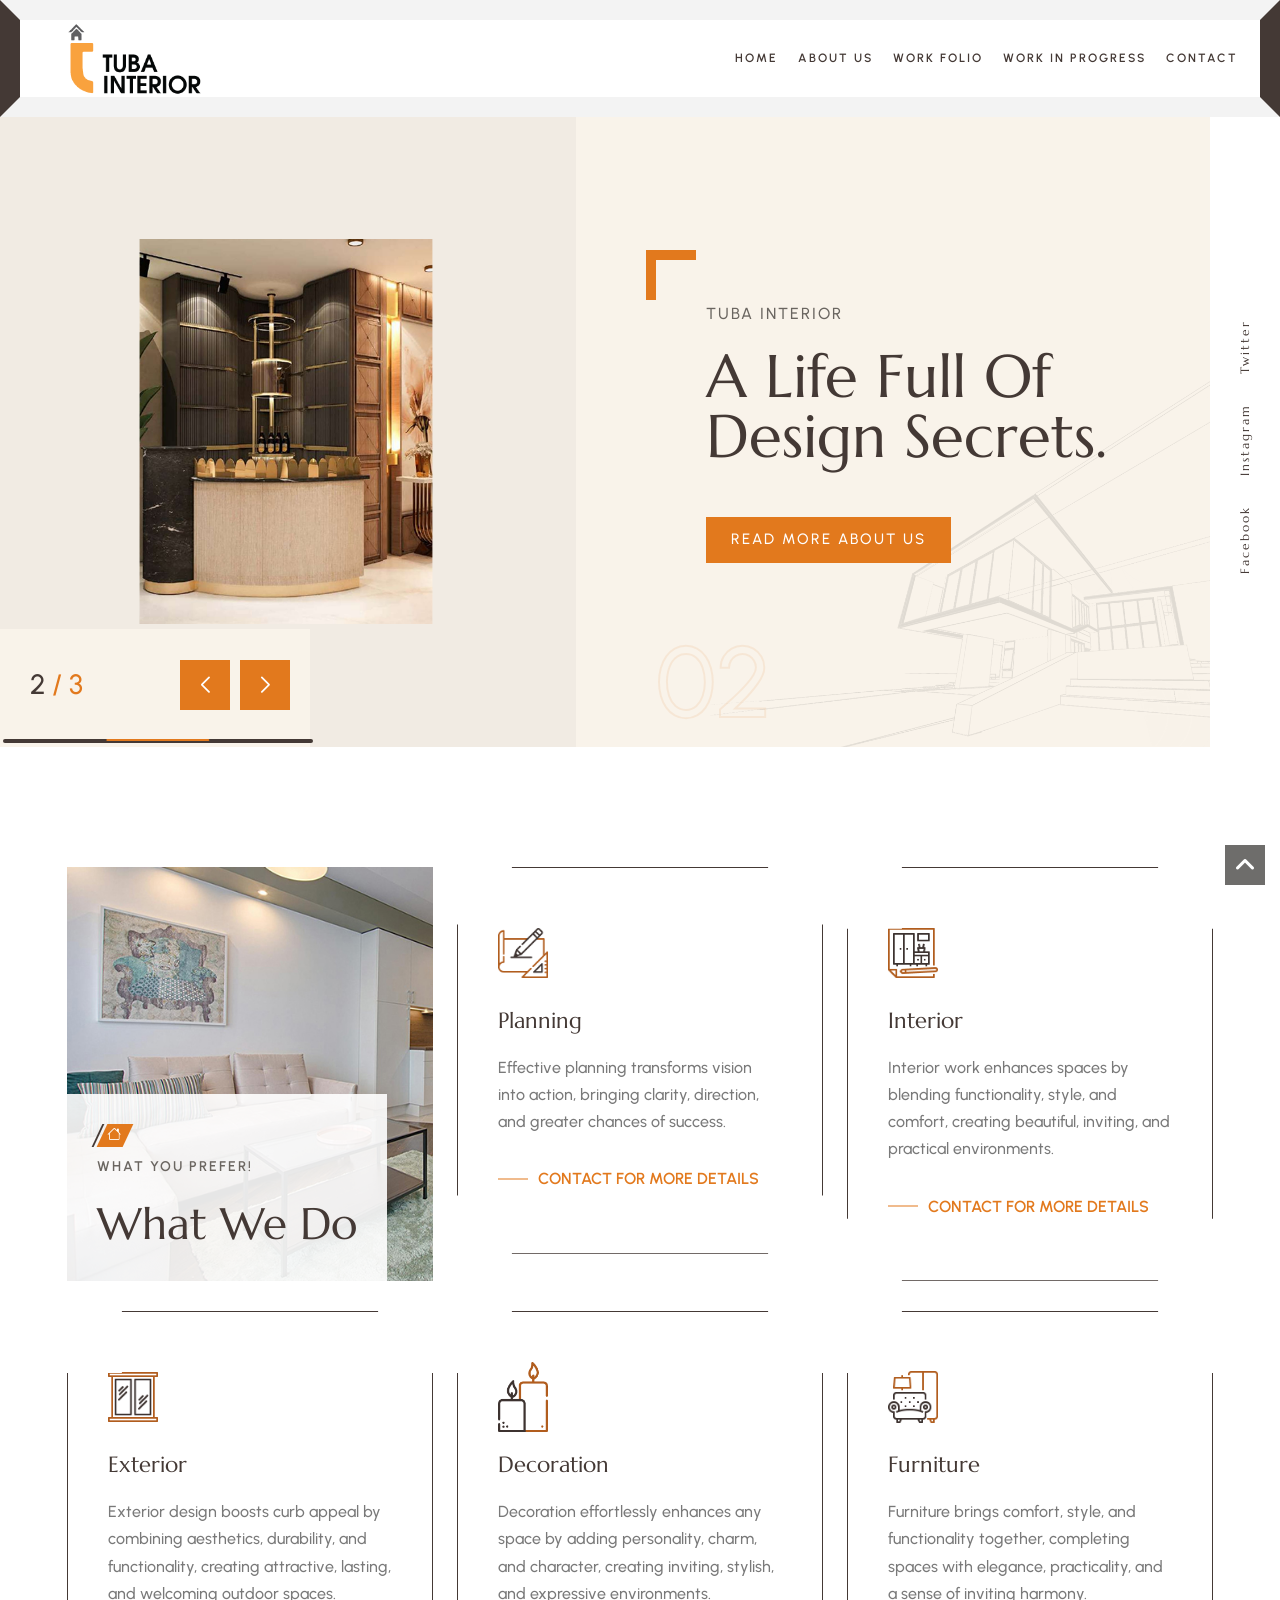
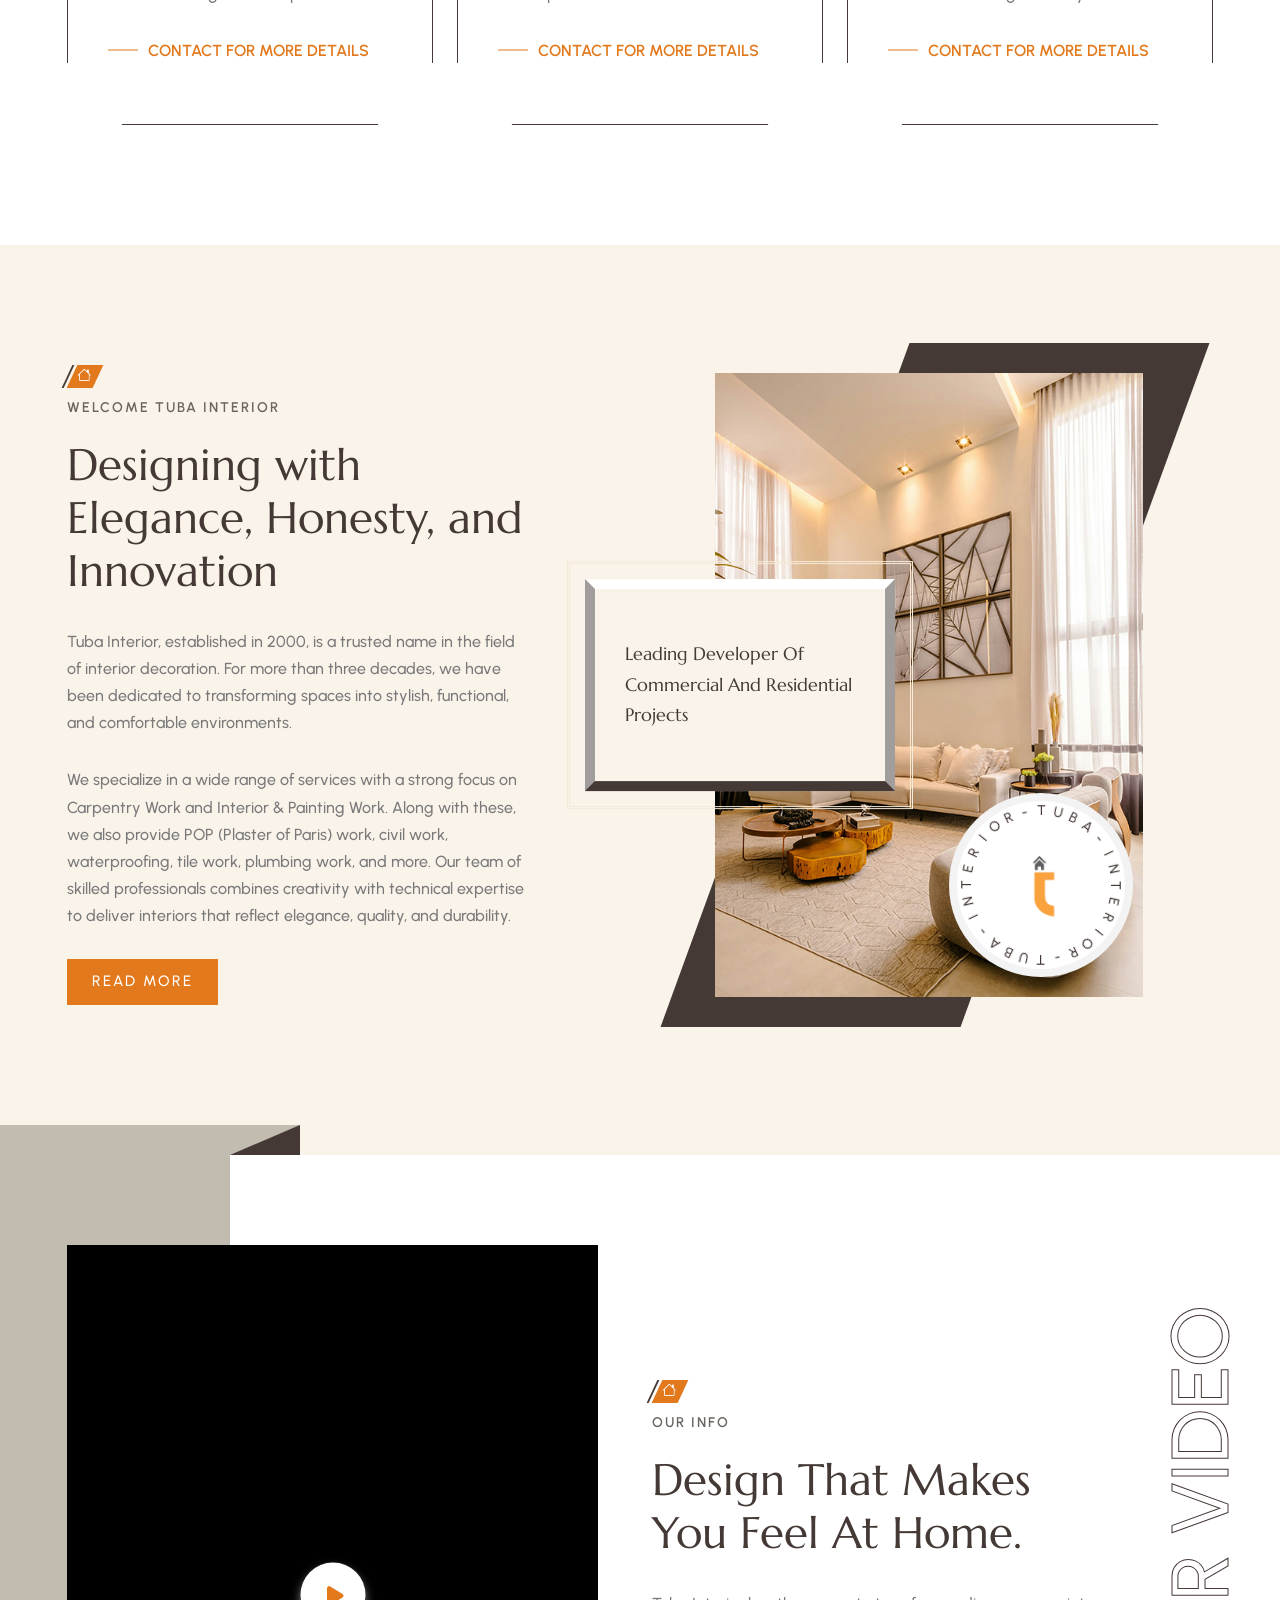
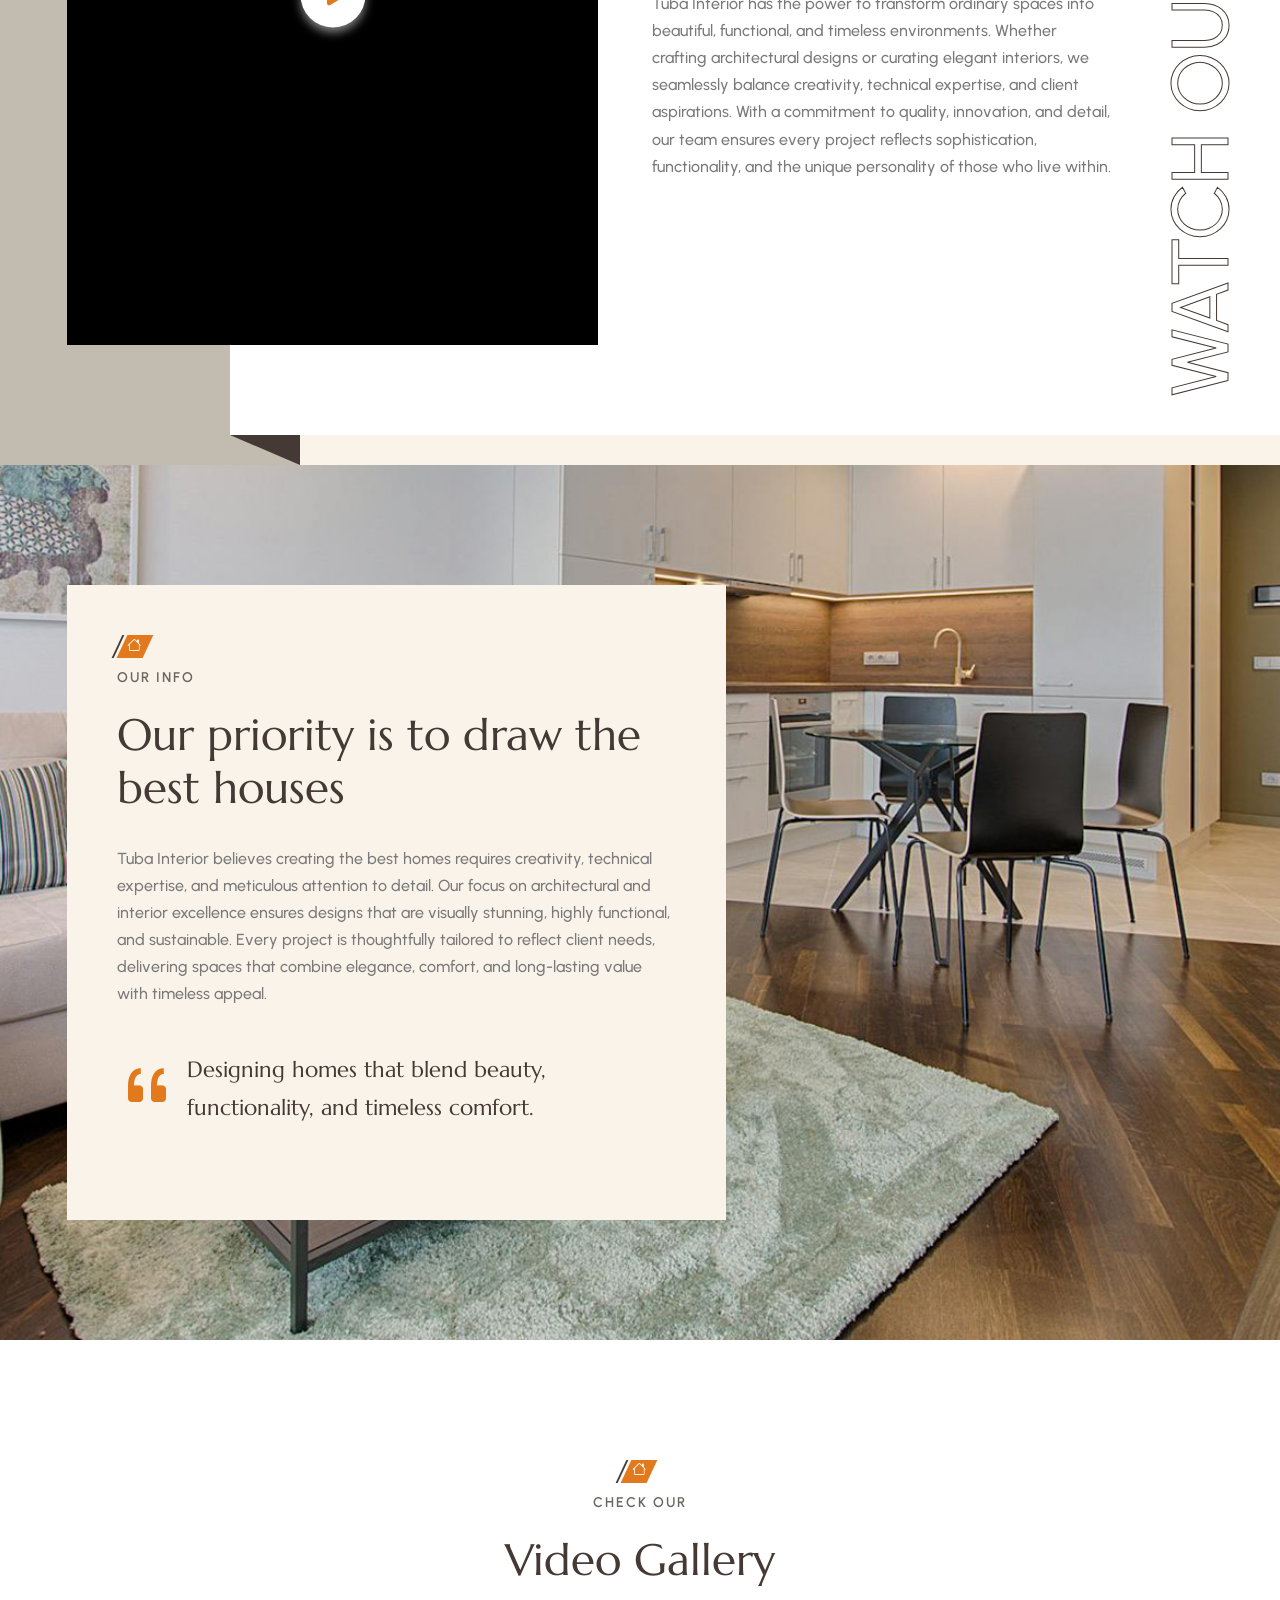
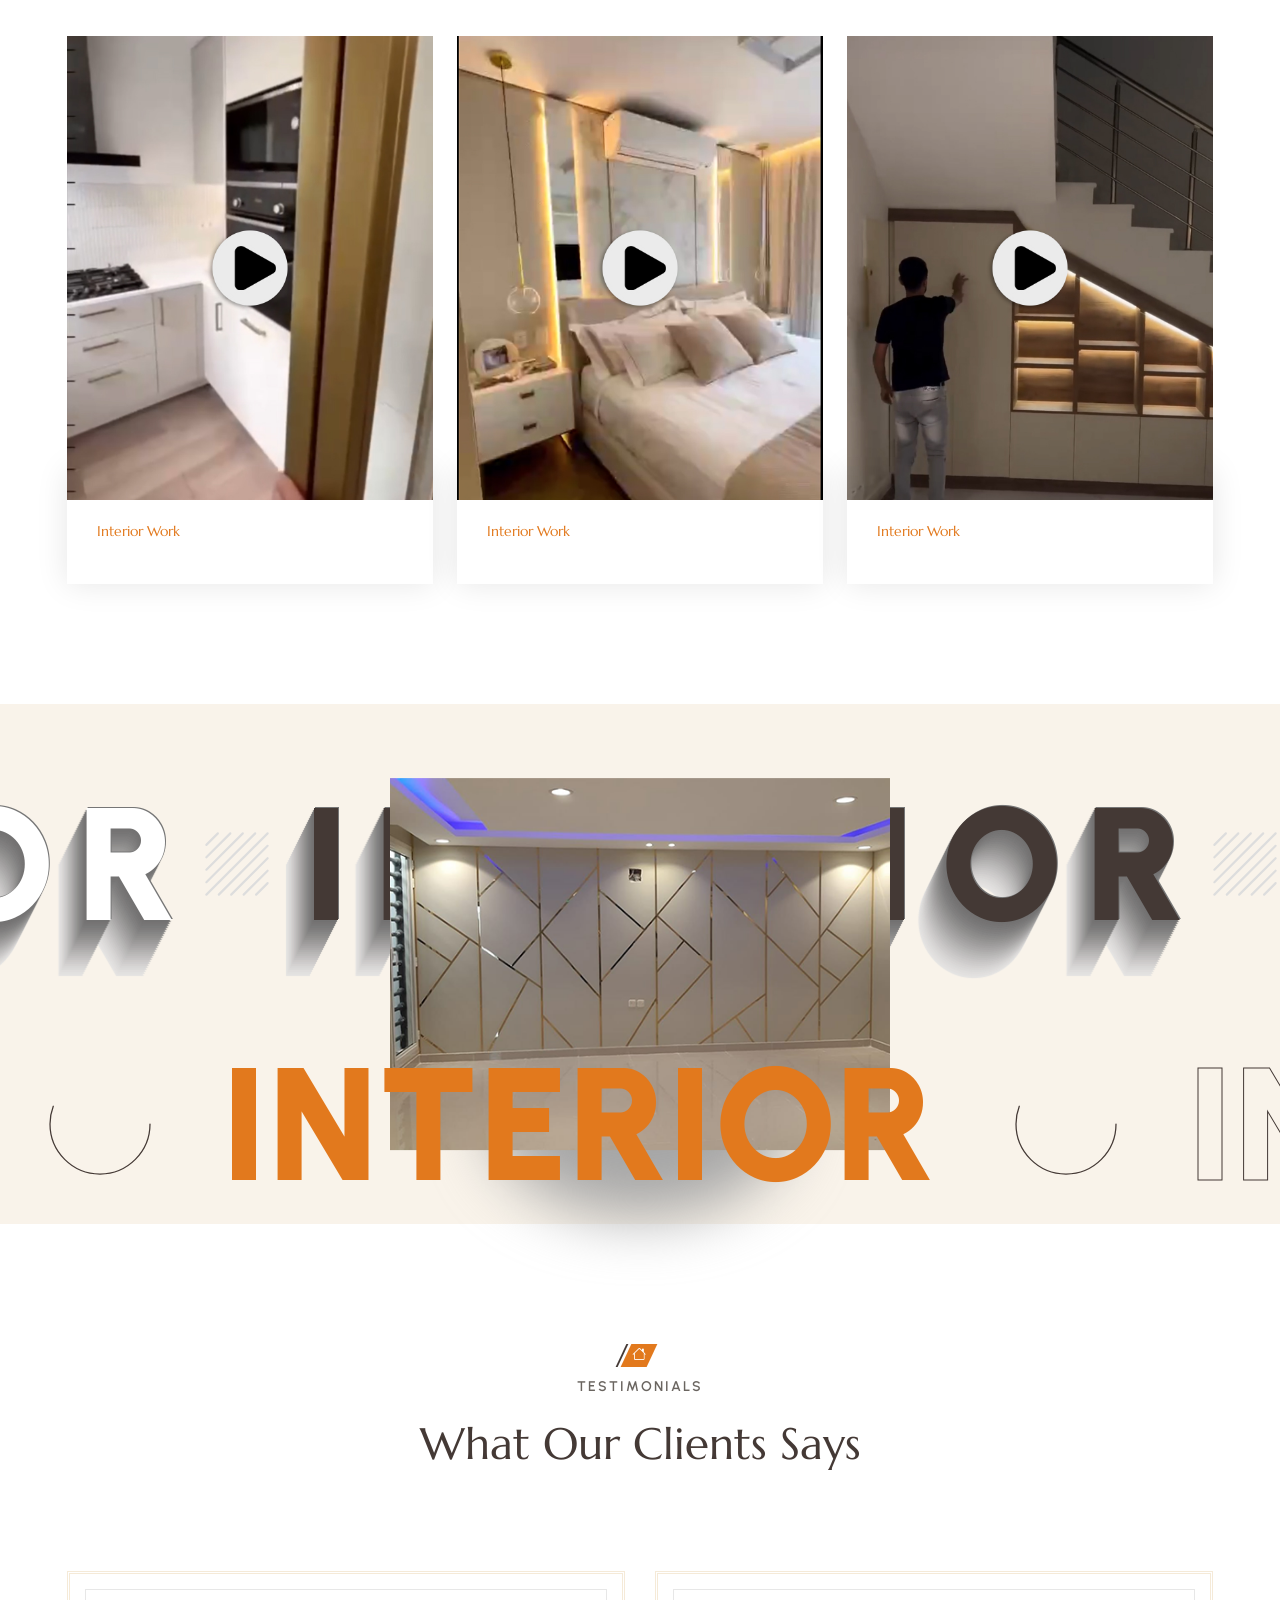
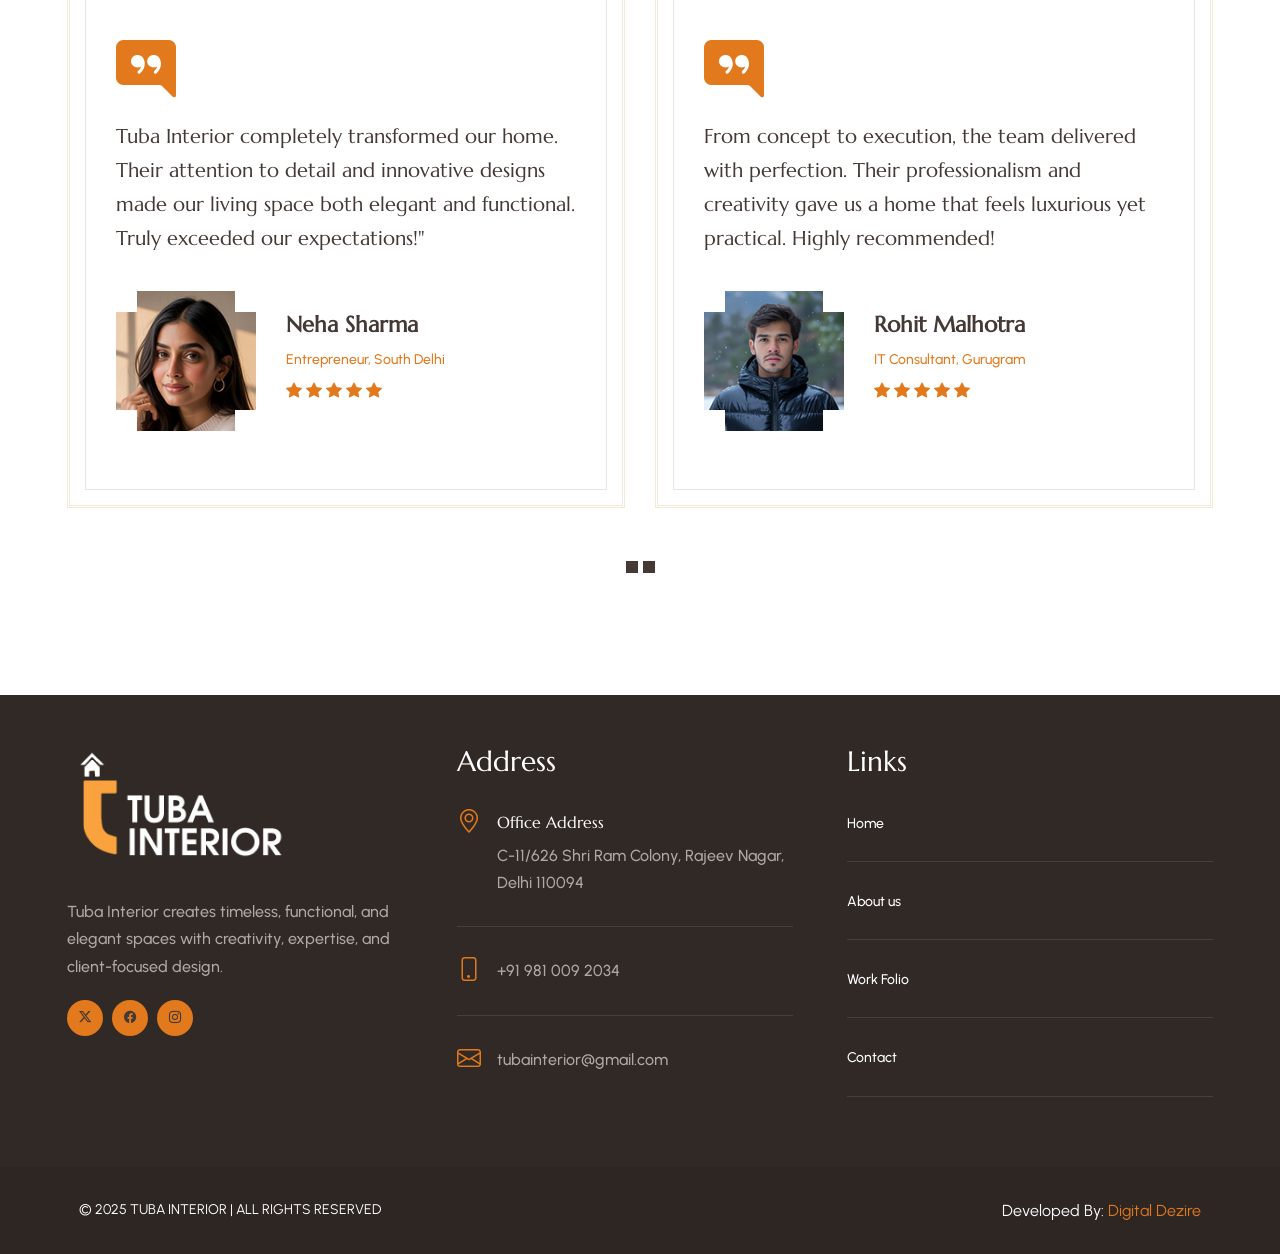
==== index.html @ 7fcaef4b "Initial website upload" ====
<!DOCTYPE html>
<html lang="en">


<head>

	<!-- META -->
    <meta charset="utf-8">
    <meta http-equiv="X-UA-Compatible" content="IE=edge">
    <meta name="keywords" content="">
    <meta name="author" content="">
    <meta name="robots" content="">    
    <meta name="description" content="">
    
    <!-- FAVICONS ICON -->
    <link rel="icon" href="images/favicon.png" type="image/x-icon">
    <link rel="shortcut icon" type="image/x-icon" href="images/favicon.png">
    
    <!-- PAGE TITLE HERE -->
    <title>Tuba Interior | Home</title>
    
    <!-- MOBILE SPECIFIC -->
    <meta name="viewport" content="width=device-width, initial-scale=1">

    <link rel="stylesheet"  href="css/bootstrap.min.css"><!-- BOOTSTRAP STYLE SHEET -->
    <link rel="stylesheet"  href="css/font-awesome.min.css"><!-- FONTAWESOME STYLE SHEET -->
    <link rel="stylesheet"  href="css/owl.carousel.min.css"><!-- OWL CAROUSEL STYLE SHEET -->
    <link rel="stylesheet"  href="css/magnific-popup.min.css"><!-- MAGNIFIC POPUP STYLE SHEET -->
    <link rel="stylesheet"  href="css/swiper-bundle.min.css"><!-- Link Swiper's CSS -->  
    <link rel="stylesheet"  href="css/style.css"><!-- MAIN STYLE SHEET -->
    <link rel="stylesheet"  href="css/bootstrap-icons.css"><!-- BOOTSTRAP ICON STYLE SHEET -->
    <link rel="stylesheet"  href="css/lc_lightbox.css"><!-- Lc light box popup -->     
    <link rel="stylesheet"  href="css/bootstrap-slider.min.css"><!-- Price Range Slider -->

</head>

<body>
<!-- LOADING AREA START ===== -->
<div class="loading-area">
    <div class="loading-box"></div>
    <div class="loading-pic">
        <div class="loader"></div>
    </div>
</div>
<!-- LOADING AREA  END ====== -->

<!-- Curser Pointer -->
<div class="cursor"></div>
<div class="cursor2"></div>

	<div class="page-wraper">
     
        <!-- HEADER START -->
        <header class="sticky-header site-header header-style-2 mobile-sider-drawer-menu">
            <div class="main-bar-wraper  navbar-expand-lg">
                <div class="main-bar">  
                                    
                    <div class="container-fluid clearfix"> 
                
                        <div class="logo-header">
                            <div class="logo-header-inner logo-header-one">
                                <a href="index.html">
                                <img src="images/logo-light.png" alt="">
                                </a>
                            </div>
                        </div>  


                        <ul class="company-site-info">
                            <li><i class="bi bi-phone"></i><span>+91 98100 92034</span></li>
                            <li><i class="bi bi-envelope"></i><span>info@tubainterior.com</span></li>
                            <li><i class="bi bi-whatsapp"></i><span>WhatsApp Now</span></li>
                        </ul>

                        
                        <!-- NAV Toggle Button -->
                        <button id="mobile-side-drawer" data-target=".header-nav" data-toggle="collapse" type="button" class="navbar-toggler collapsed">
                            <span class="sr-only">Toggle navigation</span>
                            <span class="icon-bar icon-bar-first"></span>
                            <span class="icon-bar icon-bar-two"></span>
                            <span class="icon-bar icon-bar-three"></span>
                        </button> 

                        <!-- MAIN Vav -->
                        <div class="nav-animation header-nav navbar-collapse collapse d-flex justify-content-end whatsapp">
                    
                            <ul class=" nav navbar-nav">
                                <li class="has-child"><a href="index.html">Home</a></li>
                                <li><a href="about.html">About us</a></li>
                                <li><a href="work-folio.html">Work Folio</a></li>                                                              
                                <li><a href="work-in-progress.html">Work In Progress</a></li>                                                              
                                <li><a href="contact.html">Contact</a></li>
                            </ul>

                            

                        </div>                       
                    </div>    
                
                </div>
            </div>
            
        </header>
        <!-- HEADER END -->
    
        <!-- CONTENT START -->
        <div class="page-content">

            <!-- Swiper -->
            <div class="twm-slider1-wrap slider-circle-pic-wrap">

                <div class="slider2-left-sidebar">
                    <div class="slider2-left-sidebar-position">
                        <div class="slider2-l-social">
                            <ul class="social2-icons">
                                 <li><a class="bg-facebook-clr" href="https://www.facebook.com/Tubainteriors/">Facebook<i class="bi bi-facebook"></i></a></li>
                                <li><a class="bg-instagram-clr" href="https://www.instagram.com/tuba_interior">Instagram<i class="bi bi-instagram"></i></a></li>
                                <li><a class="bg-twitter-clr" href="#!">Twitter<i class="bi bi-twitter-x"></i></a></li>
                            </ul>
                        </div>
                    
                    </div>
                </div>


                <div class="swiper twm-slider1">
                    
                    <div class="swiper-wrapper  twm-slider1-slides">
                        <div class="swiper-slide">
                            <img src="images/main-slider/slider1/pic1.png" alt="">
                        </div>
                        <div class="swiper-slide">
                            <img src="images/main-slider/slider1/pic2.png" alt="">
                        </div>
                        <div class="swiper-slide">
                            <img src="images/main-slider/slider1/pic3.png" alt="">
                        </div>
                    </div>
                    <div class="controls-area">
                        <div class="swiper-pagination"></div>
                        <div class="buttons-controls">
                            <div class="swiper-button-next"></div>
                            <div class="swiper-button-prev"></div>
                        </div>
                        <div class="swiper-scrollbar"></div>
                        
                    </div>
                </div>

                <div class="swiper twm-slider1-content">

                    <div class="swiper-wrapper">
                        <div class="swiper-slide">
                            <div class="twm-slider1-content-inner">
                                <div class="twm-slider1-content-inner-detail">
                                    <span class="sm-title" data-swiper-parallax="-300">Tuba Interior</span>
                                    <h2 class="wt-title" data-swiper-parallax="-500">
                                        When you look at the modern style
                                    </h2>
                                    <a href="about.html" class="site-button">Read More About Us</a>
                                </div>
                            </div>
                            <div class="xl-title">
                                <span data-swiper-parallax="-1000">01</span>
                            </div>
                        </div>

                        <div class="swiper-slide">
                            <div class="twm-slider1-content-inner">
                                <div class="twm-slider1-content-inner-detail">
                                    <span class="sm-title" data-swiper-parallax="-300">Tuba Interior</span>
                                    <h2 class="wt-title" data-swiper-parallax="-500">
                                        A life full of design secrets.
                                    </h2>
                                    <a href="about.html" class="site-button">Read More About Us</a>
                                </div>
                            </div>
                            <div class="xl-title">
                                <span data-swiper-parallax="-1000">02</span>
                            </div>
                        </div>

                        <div class="swiper-slide">
                            <div class="twm-slider1-content-inner">
                                <div class="twm-slider1-content-inner-detail">
                                    <span class="sm-title" data-swiper-parallax="-300">Tuba Interior</span>
                                    <h2 class="wt-title" data-swiper-parallax="-500">
                                        A moments of best creation
                                    </h2>
                                    <a href="about.html" class="site-button">Read More About Us</a>
                                </div>
                            </div>
                            <div class="xl-title">
                                <span data-swiper-parallax="-1000">03</span>
                            </div>
                        </div>


                    </div>
                    <div class="swiper-pagination"></div>
                    <div class="slider-circle-pic">
                        <img src="images/main-slider/slider1/circle1.png" alt="">
                    </div>

                </div>
                
                
               
            </div>
            <!-- Swiper -->
                       <!-- WHAT WE DO SECTION START -->
            <div class="section-full p-t120 p-b90 twm-we-pro-service-wrap">
                <div class="container">
                    <div class="s-section-three">
                        <div class="row d-flex justify-content-center">
                       
                            <!-- COLUMNS 1 --> 
                            <div class="col-lg-4 col-md-6  m-b30">
                                <div class="icon-box-style-three-title">
                                    <div class="icon-box-style-three-title-bg">
                                        <!-- TITLE START-->
                                        <div class="section-head left wt-small-separator-outer ">
                                            <div class="wt-small-separator site-text-primary">
                                                <i class="bi bi-house"></i>
                                                <div>What You Prefer!</div>
                                            </div>
                                            <h2 class="wt-title title_split_anim">What We Do</h2>
                                        </div>
                                        <!-- TITLE END-->
                                    </div>
                                </div>
                            </div> 

                            <!-- COLUMNS 6 --> 
                            <div class="col-lg-4 col-md-6  m-b30">
                                <div class="icon-box-style-three-wrap">
                                    <div class="icon-box-style-three">

                                        <div class="wt-icon-box-wraper">
                                            <div class="icon-lg">
                                                <span class="icon-cell site-text-primary"><img src="images/icons/sketch.png" alt="Image"></span>
                                            </div>
                                        </div> 

                                        <div class="icon-box-three-title">
                                            <h3 class="wt-title"><a href="#">Planning</a></h3>
                                        </div>
                                        
                                        <div class="icon-box-three-content">
                                            <p>Effective planning transforms vision into action, bringing clarity, direction, and greater chances of success.</p>
                                            <a href="contact.html" class="site-button-link site-text-primary">Contact for More Details</a>
                                        </div>
                                                                                    
                                    </div>
                                </div>
                            </div> 

                            <!-- COLUMNS 2 --> 
                            <div class="col-lg-4 col-md-6  m-b30">
                                <div class="icon-box-style-three-wrap">
                                    <div class="icon-box-style-three">

                                        <div class="wt-icon-box-wraper">
                                            <div class="icon-lg">
                                                <span class="icon-cell site-text-primary">
                                                    <img src="images/icons/interior-design.png" alt="Image"></span>
                                            </div>
                                        </div> 

                                        <div class="icon-box-three-title">
                                            <h3 class="wt-title"><a href="#">Interior</a></h3>
                                        </div>
                                        
                                        <div class="icon-box-three-content">
                                            <p>Interior work enhances spaces by blending functionality, style, and comfort, creating beautiful, inviting, and practical environments.</p>
                                            <a href="contact.html" class="site-button-link site-text-primary">Contact For More Details</a>
                                        </div>
                                                                                    
                                    </div>
                                </div>
                            </div> 

                            <!-- COLUMNS 3 --> 
                            <div class="col-lg-4 col-md-6  m-b30">
                                <div class="icon-box-style-three-wrap">
                                    <div class="icon-box-style-three">

                                        <div class="wt-icon-box-wraper">
                                            <div class="icon-lg">
                                                <span class="icon-cell site-text-primary"><img src="images/icons/window.png" alt="Image"></span>
                                            </div>
                                        </div> 

                                        <div class="icon-box-three-title">
                                            <h3 class="wt-title"><a href="#">Exterior</a></h3>
                                        </div>
                                        
                                        <div class="icon-box-three-content">
                                            <p>Exterior design boosts curb appeal by combining aesthetics, durability, and functionality, creating attractive, lasting, and welcoming outdoor spaces.</p>
                                            <a href="contact.html" class="site-button-link site-text-primary">Contact For More Details</a>
                                        </div>
                                                                                    
                                    </div>
                                </div>
                            </div>  
                            
                            <!-- COLUMNS 4 --> 
                            <div class="col-lg-4 col-md-6  m-b30">
                                <div class="icon-box-style-three-wrap">
                                    <div class="icon-box-style-three">

                                        <div class="wt-icon-box-wraper">
                                            <div class="icon-lg">
                                                <span class="icon-cell site-text-primary"><img src="images/icons/candles.png" alt="Image"></span>
                                            </div>
                                        </div> 

                                        <div class="icon-box-three-title">
                                            <h3 class="wt-title"><a href="#">Decoration</a></h3>
                                        </div>
                                        
                                        <div class="icon-box-three-content">
                                            <p>Decoration effortlessly enhances any space by adding personality, charm, and character, creating inviting, stylish, and expressive environments.</p>
                                            <a href="contact.html" class="site-button-link site-text-primary">Contact for More Details</a>
                                        </div>
                                                                                    
                                    </div>
                                </div>
                            </div>
                            
                            <!-- COLUMNS 5 --> 
                            <div class="col-lg-4 col-md-6  m-b30">
                                <div class="icon-box-style-three-wrap">
                                <div class="icon-box-style-three">

                                    <div class="wt-icon-box-wraper">
                                        <div class="icon-lg">
                                            <span class="icon-cell site-text-primary"><img src="images/icons/furniture-2.png" alt="Image"></span>
                                        </div>
                                    </div> 

                                    <div class="icon-box-three-title">
                                        <h3 class="wt-title"><a href="#">Furniture</a></h3>
                                    </div>
                                    
                                    <div class="icon-box-three-content">
                                        <p>Furniture brings comfort, style, and functionality together, completing spaces with elegance, practicality, and a sense of inviting harmony.</p>
                                        <a href="contact.html" class="site-button-link site-text-primary">Contact For More Details</a>
                                    </div>
                                                                                
                                </div>
                                </div>
                            </div> 
                            
                                                        
                            
                        </div>
                    </div>                  
                </div>
            </div>   
            <!-- WHAT WE DO SECTION END -->

          
            

            <!-- ABOUT ONE SECTION START -->
            <div class="section-full p-t120  p-b90  about-section-one-wrap">
            	<div class="about-section-one">
                    <div class="container">
                        <div class="section-content">                 
                            <div class="row">
                               <div class="col-lg-5 col-md-12 m-b30">
                                    <div class="company-exp-full-info">
                                        <!-- TITLE START-->
                                        <div class="section-head left wt-small-separator-outer">
                                            <div class="wt-small-separator site-text-primary">
                                                <i class="bi bi-house"></i>
                                                <div>Welcome Tuba Interior</div>
                                            </div>
                                            <h2 class="wt-title title_split_anim">Designing with Elegance, Honesty, and Innovation</h2>
                                            <p>Tuba Interior, established in 2000, is a trusted name in the field of interior decoration. For more than three decades, we have been dedicated to transforming spaces into stylish, functional, and comfortable environments.</p>

                                            <p>
                                                We specialize in a wide range of services with a strong focus on Carpentry Work and Interior & Painting Work. Along with these, we also provide POP (Plaster of Paris) work, civil work, waterproofing, tile work, plumbing work, and more. Our team of skilled professionals combines creativity with technical expertise to deliver interiors that reflect elegance, quality, and durability.

                                            </p>
                                            
                                        </div>
                                        <!-- TITLE END-->
                                        <a href="about.html" class="site-button">Read More</a> 
                                   </div>
                               </div>
                               <div class="col-lg-7 col-md-12 m-b30 company-exp-position">
                                    <div class="company-exp">
                                        <div class="company-exp-media"><img src="images/about2/l-pic.jpg" alt=""></div>
                                        <div class="company-exp-tagline">
                                            <span>Leading Developer Of Commercial And Residential Projects</span>
                                        </div>
                                        <div class="circle-text1">
                                            <div class="emblem-wrap">
                                                <div class="emblem">Tuba-Interior-Tuba-Interior-</div>
                                                <i><img src="images/in-circle-bx.png" alt=""></i>
                                            </div>
                                        </div>
                                    </div>
                               </div>
                           </div>
                        </div> 
                    </div>
                </div>
            </div>   
            <!-- ABOUT ONE SECTION END -->

            <!-- VIDEO SECTION START -->
            <div class="section-full  video-section2-outer-wrap ">
            	<div class="video-section2-corner-top"></div>
                <div class="video-section2-corner-bottom"></div>
                <div class="watch-video">
                    <span class="site-text-dark">Watch Our video</span>
                </div>
                <div class="container">
                    <div class="section-content">                 
                        <div class="row justify-content-center align-items-center">
                        
                            <div class="col-lg-6 col-md-12">
                                <div class="video-section2-outer">
                                    <div class="video-section2 parallax-section">
                                        <img src="images/video-img2.jpg" alt="" class="parallax-image">
                                        <a href="https://player.vimeo.com/video/845982181?color=ffffff&amp;title=0&amp;byline=0&amp;portrait=0" class="mfp-video play-now-video">
                                            <i class="icon fa fa-play"></i>
                                            <span class="ripple"></span>
                                        </a>   
                                    </div>

                                </div>
                            </div> 

                            <div class="col-lg-6 col-md-12">
                                <div class="video-section2-right">
                                    <!-- TITLE START-->
                                    <div class="section-head left wt-small-separator-outer">
                                        <div class="wt-small-separator site-text-primary">
                                            <i class="bi bi-house"></i>
                                            <div>Our Info</div>
                                        </div>
                                        <h2 class="wt-title title_split_anim">Design That Makes You Feel At Home.</h2>
                                        <p>Tuba Interior has the power to transform ordinary spaces into beautiful, functional, and timeless environments. Whether crafting architectural designs or curating elegant interiors, we seamlessly balance creativity, technical expertise, and client aspirations. With a commitment to quality, innovation, and detail, our team ensures every project reflects sophistication, functionality, and the unique personality of those who live within.</p>
                                    </div>
                                    <!-- TITLE END-->
                                
                                </div>
                            </div>
                                                    
                        </div>
                    </div> 
                </div>
            </div>   
            <!-- VIDEO SERVICE  SECTION END --> 


             
            <!-- ABOUT-SECTION-2 SECTION START -->
            <div class="section-full  p-t120 p-b90 twm-ab2-section-wrap" style="background-image: url(images/background/ab-bg2.jpg);">
                <div class="container">
                    <div class="section-content">
                        <div class="row">
                            <div class="col-lg-7 col-md-10">
                                <div class="twm-ab2-section-bx">
                                    <!-- TITLE START-->
                                    <div class="section-head left wt-small-separator-outer">
                                        <div class="wt-small-separator site-text-primary">
                                            <i class="bi bi-house"></i>
                                            <div>Our Info</div>
                                        </div>
                                        <h2 class="wt-title title_split_anim">Our priority is to draw the best houses</h2>
                                        <p>Tuba Interior believes creating the best homes requires creativity, technical expertise, and meticulous attention to detail. Our focus on architectural and interior excellence ensures designs that are visually stunning, highly functional, and sustainable. Every project is thoughtfully tailored to reflect client needs, delivering spaces that combine elegance, comfort, and long-lasting value with timeless appeal.</p>
                                    </div>
                                    <!-- TITLE END-->

                                    <div class="twm-ab2-quote-section">
                                        <i class="bi bi-quote"></i>
                                        <p>Designing homes that blend beauty, functionality, and timeless comfort. </p>
                                    </div>
                                </div>
                            </div>
                        </div>
                    </div>
                </div>
            </div>
            <!-- ABOUT-SECTION-2  SECTION End -->

            <!-- CLIENT LOGO SECTION START -->
            <div class="section-full  p-t120 p-b90 twm-home-client-carousel-wrap">
                <div class="container">
                    <div class="section-content">
                        <div class="home-client-carousel1-wrap">
                            <!-- TITLE START-->
                            <div class="section-head center wt-small-separator-outer">
                                <div class="wt-small-separator site-text-primary">
                                    <i class="bi bi-house"></i>
                                    <div>Check Our</div>
                                </div>
                                <h2 class="wt-title title_split_anim">Video Gallery</h2>
                            </div>
                            <!-- TITLE END-->

                           <div class="section-content">

                        <div class="masonry-wrap row" style="position: relative; height: 1563.85px;">

                           

                            <!-- COLUMNS 2 --> 
                            <div class="video-btn masonry-item col-lg-4 col-md-6 m-b30" style="position: absolute; left: 33.3333%; top: 0px;">
                                <div class="blog-post blog-post-5-outer">
                                    <div class="wt-post-media">
                                       <img src="images/blog/latest-2/bg1.jpg" alt="">
                                    </div> 
                                    <div class="wt-post-info">
                                        <div class="wt-post-meta ">
                                            <ul>
                                                <li class="post-category">Interior Work</li>
                                            </ul>
                                        </div>                                
                                       
                                    </div>                                
                                </div>
                            </div>
                            
                           

                            <!-- COLUMNS 7 --> 
                            <div class="video-btn masonry-item col-lg-4 col-md-6 m-b30" style="position: absolute; left: 66.6667%; top: 996.764px;">
                                <div class="blog-post blog-post-5-outer">
                                    <div class="wt-post-media">
                                       <img src="images/blog/latest-2/bg2.jpg" alt="">
                                    </div>
                                    <div class="wt-post-info">
                                        <div class="wt-post-meta ">
                                            <ul>
                                                <li class="post-category">Interior Work</li>
                                            </ul>
                                        </div>                               
                                       
                                    </div>                                
                                </div>
                            </div>

                            
                            <!-- COLUMNS 7 --> 
                            <div class="video-btn masonry-item col-lg-4 col-md-6 m-b30" style="position: absolute; left: 66.6667%; top: 996.764px;">
                                <div class="blog-post blog-post-5-outer">
                                    <div class="wt-post-media">
                                        <img src="images/blog/latest-2/bg3.jpg" alt="">
                                    </div>
                                    <div class="wt-post-info">
                                        <div class="wt-post-meta ">
                                            <ul>
                                                <li class="post-category">Interior Work</li>
                                                
                                            </ul>
                                        </div>                               
                                     
                                    </div>                                
                                </div>
                            </div>

                            <div class="video-player-bx video1 video_blog">
                                <video muted playsinline controls >
                                    <source src="./images/01.mp4"  type="video/mp4"  />
                                   
                                </video>
                                 <div class="close-btn">
                                        <i class="fa-solid fa-xmark"></i>
                                    </div>
                            </div>

                             <div class="video-player-bx video2 video_blog">
                                <video muted playsinline controls >
                                    <source src="./images/02.mp4"  type="video/mp4"  />
                                     
                                </video>
                                 <div class="close-btn">
                                        <i class="fa-solid fa-xmark"></i>
                                    </div>
                            </div>


                             <div class="video-player-bx video3 video_blog">
                                <video muted playsinline controls >
                                    <source src="./images/03.mp4"  type="video/mp4"  />
                                    
                                    
                                </video>
                                 <div class="close-btn">
                                        <i class="fa-solid fa-xmark"></i>
                                    </div>
                            </div>
                           
                        </div>

                    </div>
                        </div>
                    </div>
                </div>
            </div>
            <!-- CLIENT LOGO  SECTION End -->  

            <!-- CATEGORY SECTION -->
            <div class="section-full twm-category-carousal-area">
                <div class="owl-carousel twm-category-carousal-slider2">
                    <!-- COLUMN 1 -->
                    <div class="item">
                        <div class="twm_category_bx cursor-scale wow fadeInDown" data-wow-duration="1000ms">
                            <span class="ao-our-categori-icon">
                                <svg xmlns="http://www.w3.org/2000/svg" width="200" height="200" viewBox="0 0 64 64" version="1.1" xmlns:xlink="http://www.w3.org/1999/xlink" ><path id="SvgjsPath1088" d="M4 15.51a1 1 0 0 0 .71-.29L15.22 4.71a1 1 0 1 0-1.42-1.42L3.29 13.8a1 1 0 0 0 0 1.42 1 1 0 0 0 .71.29zm0 11.38a1 1 0 0 0 .71-.29L26.6 4.71a1 1 0 1 0-1.42-1.42L3.29 25.18a1 1 0 0 0 0 1.42 1 1 0 0 0 .71.29zm0 11.36a1 1 0 0 0 .71-.25L38 4.71a1 1 0 1 0-1.42-1.42L3.29 36.54a1 1 0 0 0 0 1.42 1 1 0 0 0 .71.29zm0 11.38a1 1 0 0 0 .71-.29L49.34 4.71a1 1 0 1 0-1.42-1.42L3.29 47.92a1 1 0 0 0 0 1.42 1 1 0 0 0 .71.29zM60.71 3.29a1 1 0 0 0-1.42 0l-56 56a1 1 0 0 0 0 1.42 1 1 0 0 0 1.42 0l56-56a1 1 0 0 0 0-1.42zm-1.42 11.37L14.66 59.29a1 1 0 0 0 0 1.42 1 1 0 0 0 1.42 0l44.63-44.63a1 1 0 0 0-1.42-1.42zm0 11.34L26 59.29a1 1 0 0 0 0 1.42 1 1 0 0 0 1.42 0l33.29-33.25A1 1 0 0 0 59.29 26zm0 11.4L37.4 59.29a1 1 0 0 0 0 1.42 1 1 0 0 0 1.42 0l21.89-21.89a1 1 0 0 0-1.42-1.42zm0 11.38L48.78 59.29a1 1 0 0 0 0 1.42 1 1 0 0 0 1.42 0L60.71 50.2a1 1 0 0 0-1.42-1.42z" data-name="Layer 9" fill="rgba(221, 221, 221, 1)"></path></svg>
                            </span>
                            <div class="twm-category-name">Interior</div>
                        </div>
                    </div>
                    <!-- COLUMN 2 -->
                    <div class="item">
                        <div class="twm_category_bx cursor-scale wow fadeInDown" data-wow-duration="1000ms">
                            <span class="ao-our-categori-icon">
                                <svg xmlns="http://www.w3.org/2000/svg" width="200" height="200" viewBox="0 0 64 64" version="1.1" xmlns:xlink="http://www.w3.org/1999/xlink" ><path id="SvgjsPath1088-1" d="M4 15.51a1 1 0 0 0 .71-.29L15.22 4.71a1 1 0 1 0-1.42-1.42L3.29 13.8a1 1 0 0 0 0 1.42 1 1 0 0 0 .71.29zm0 11.38a1 1 0 0 0 .71-.29L26.6 4.71a1 1 0 1 0-1.42-1.42L3.29 25.18a1 1 0 0 0 0 1.42 1 1 0 0 0 .71.29zm0 11.36a1 1 0 0 0 .71-.25L38 4.71a1 1 0 1 0-1.42-1.42L3.29 36.54a1 1 0 0 0 0 1.42 1 1 0 0 0 .71.29zm0 11.38a1 1 0 0 0 .71-.29L49.34 4.71a1 1 0 1 0-1.42-1.42L3.29 47.92a1 1 0 0 0 0 1.42 1 1 0 0 0 .71.29zM60.71 3.29a1 1 0 0 0-1.42 0l-56 56a1 1 0 0 0 0 1.42 1 1 0 0 0 1.42 0l56-56a1 1 0 0 0 0-1.42zm-1.42 11.37L14.66 59.29a1 1 0 0 0 0 1.42 1 1 0 0 0 1.42 0l44.63-44.63a1 1 0 0 0-1.42-1.42zm0 11.34L26 59.29a1 1 0 0 0 0 1.42 1 1 0 0 0 1.42 0l33.29-33.25A1 1 0 0 0 59.29 26zm0 11.4L37.4 59.29a1 1 0 0 0 0 1.42 1 1 0 0 0 1.42 0l21.89-21.89a1 1 0 0 0-1.42-1.42zm0 11.38L48.78 59.29a1 1 0 0 0 0 1.42 1 1 0 0 0 1.42 0L60.71 50.2a1 1 0 0 0-1.42-1.42z" data-name="Layer 9" fill="rgba(221, 221, 221, 1)"></path></svg>
                            </span>
                            <div class="twm-category-name">Interior</div>
                        </div>
                    </div>
                    <!-- COLUMN 3 -->
                    <div class="item">
                        <div class="twm_category_bx cursor-scale wow fadeInDown" data-wow-duration="1000ms">
                            <span class="ao-our-categori-icon">
                                <svg xmlns="http://www.w3.org/2000/svg" width="200" height="200" viewBox="0 0 64 64" version="1.1" xmlns:xlink="http://www.w3.org/1999/xlink" ><path id="SvgjsPath1088-2" d="M4 15.51a1 1 0 0 0 .71-.29L15.22 4.71a1 1 0 1 0-1.42-1.42L3.29 13.8a1 1 0 0 0 0 1.42 1 1 0 0 0 .71.29zm0 11.38a1 1 0 0 0 .71-.29L26.6 4.71a1 1 0 1 0-1.42-1.42L3.29 25.18a1 1 0 0 0 0 1.42 1 1 0 0 0 .71.29zm0 11.36a1 1 0 0 0 .71-.25L38 4.71a1 1 0 1 0-1.42-1.42L3.29 36.54a1 1 0 0 0 0 1.42 1 1 0 0 0 .71.29zm0 11.38a1 1 0 0 0 .71-.29L49.34 4.71a1 1 0 1 0-1.42-1.42L3.29 47.92a1 1 0 0 0 0 1.42 1 1 0 0 0 .71.29zM60.71 3.29a1 1 0 0 0-1.42 0l-56 56a1 1 0 0 0 0 1.42 1 1 0 0 0 1.42 0l56-56a1 1 0 0 0 0-1.42zm-1.42 11.37L14.66 59.29a1 1 0 0 0 0 1.42 1 1 0 0 0 1.42 0l44.63-44.63a1 1 0 0 0-1.42-1.42zm0 11.34L26 59.29a1 1 0 0 0 0 1.42 1 1 0 0 0 1.42 0l33.29-33.25A1 1 0 0 0 59.29 26zm0 11.4L37.4 59.29a1 1 0 0 0 0 1.42 1 1 0 0 0 1.42 0l21.89-21.89a1 1 0 0 0-1.42-1.42zm0 11.38L48.78 59.29a1 1 0 0 0 0 1.42 1 1 0 0 0 1.42 0L60.71 50.2a1 1 0 0 0-1.42-1.42z" data-name="Layer 9" fill="rgba(221, 221, 221, 1)"></path></svg>
                            </span>
                            <div class="twm-category-name">Modern</div>
                        </div>
                    </div>
                    <!-- COLUMN 4 -->
                    <div class="item">
                        <div class="twm_category_bx cursor-scale wow fadeInDown" data-wow-duration="1000ms">
                            <span class="ao-our-categori-icon">
                                <svg xmlns="http://www.w3.org/2000/svg" width="200" height="200" viewBox="0 0 64 64" version="1.1" xmlns:xlink="http://www.w3.org/1999/xlink" ><path id="SvgjsPath1088-3" d="M4 15.51a1 1 0 0 0 .71-.29L15.22 4.71a1 1 0 1 0-1.42-1.42L3.29 13.8a1 1 0 0 0 0 1.42 1 1 0 0 0 .71.29zm0 11.38a1 1 0 0 0 .71-.29L26.6 4.71a1 1 0 1 0-1.42-1.42L3.29 25.18a1 1 0 0 0 0 1.42 1 1 0 0 0 .71.29zm0 11.36a1 1 0 0 0 .71-.25L38 4.71a1 1 0 1 0-1.42-1.42L3.29 36.54a1 1 0 0 0 0 1.42 1 1 0 0 0 .71.29zm0 11.38a1 1 0 0 0 .71-.29L49.34 4.71a1 1 0 1 0-1.42-1.42L3.29 47.92a1 1 0 0 0 0 1.42 1 1 0 0 0 .71.29zM60.71 3.29a1 1 0 0 0-1.42 0l-56 56a1 1 0 0 0 0 1.42 1 1 0 0 0 1.42 0l56-56a1 1 0 0 0 0-1.42zm-1.42 11.37L14.66 59.29a1 1 0 0 0 0 1.42 1 1 0 0 0 1.42 0l44.63-44.63a1 1 0 0 0-1.42-1.42zm0 11.34L26 59.29a1 1 0 0 0 0 1.42 1 1 0 0 0 1.42 0l33.29-33.25A1 1 0 0 0 59.29 26zm0 11.4L37.4 59.29a1 1 0 0 0 0 1.42 1 1 0 0 0 1.42 0l21.89-21.89a1 1 0 0 0-1.42-1.42zm0 11.38L48.78 59.29a1 1 0 0 0 0 1.42 1 1 0 0 0 1.42 0L60.71 50.2a1 1 0 0 0-1.42-1.42z" data-name="Layer 9" fill="rgba(221, 221, 221, 1)"></path></svg>
                            </span>
                            <div class="twm-category-name">Construction</div>
                        </div>
                    </div>
                    <!-- COLUMN 5 -->
                    <div class="item">
                        <div class="twm_category_bx cursor-scale wow fadeInDown" data-wow-duration="1000ms">
                            <span class="ao-our-categori-icon">
                                <svg xmlns="http://www.w3.org/2000/svg" width="200" height="200" viewBox="0 0 64 64" version="1.1" xmlns:xlink="http://www.w3.org/1999/xlink" ><path id="SvgjsPath1088-4" d="M4 15.51a1 1 0 0 0 .71-.29L15.22 4.71a1 1 0 1 0-1.42-1.42L3.29 13.8a1 1 0 0 0 0 1.42 1 1 0 0 0 .71.29zm0 11.38a1 1 0 0 0 .71-.29L26.6 4.71a1 1 0 1 0-1.42-1.42L3.29 25.18a1 1 0 0 0 0 1.42 1 1 0 0 0 .71.29zm0 11.36a1 1 0 0 0 .71-.25L38 4.71a1 1 0 1 0-1.42-1.42L3.29 36.54a1 1 0 0 0 0 1.42 1 1 0 0 0 .71.29zm0 11.38a1 1 0 0 0 .71-.29L49.34 4.71a1 1 0 1 0-1.42-1.42L3.29 47.92a1 1 0 0 0 0 1.42 1 1 0 0 0 .71.29zM60.71 3.29a1 1 0 0 0-1.42 0l-56 56a1 1 0 0 0 0 1.42 1 1 0 0 0 1.42 0l56-56a1 1 0 0 0 0-1.42zm-1.42 11.37L14.66 59.29a1 1 0 0 0 0 1.42 1 1 0 0 0 1.42 0l44.63-44.63a1 1 0 0 0-1.42-1.42zm0 11.34L26 59.29a1 1 0 0 0 0 1.42 1 1 0 0 0 1.42 0l33.29-33.25A1 1 0 0 0 59.29 26zm0 11.4L37.4 59.29a1 1 0 0 0 0 1.42 1 1 0 0 0 1.42 0l21.89-21.89a1 1 0 0 0-1.42-1.42zm0 11.38L48.78 59.29a1 1 0 0 0 0 1.42 1 1 0 0 0 1.42 0L60.71 50.2a1 1 0 0 0-1.42-1.42z" data-name="Layer 9" fill="rgba(221, 221, 221, 1)"></path></svg>
                            </span>
                            <div class="twm-category-name">Villa</div>
                        </div>
                    </div>
                    <!-- COLUMN 6 -->
                    <div class="item">
                        <div class="twm_category_bx cursor-scale wow fadeInDown" data-wow-duration="1000ms">
                            <span class="ao-our-categori-icon">
                                <svg xmlns="http://www.w3.org/2000/svg" width="200" height="200" viewBox="0 0 64 64" version="1.1" xmlns:xlink="http://www.w3.org/1999/xlink" ><path id="SvgjsPath1088-5" d="M4 15.51a1 1 0 0 0 .71-.29L15.22 4.71a1 1 0 1 0-1.42-1.42L3.29 13.8a1 1 0 0 0 0 1.42 1 1 0 0 0 .71.29zm0 11.38a1 1 0 0 0 .71-.29L26.6 4.71a1 1 0 1 0-1.42-1.42L3.29 25.18a1 1 0 0 0 0 1.42 1 1 0 0 0 .71.29zm0 11.36a1 1 0 0 0 .71-.25L38 4.71a1 1 0 1 0-1.42-1.42L3.29 36.54a1 1 0 0 0 0 1.42 1 1 0 0 0 .71.29zm0 11.38a1 1 0 0 0 .71-.29L49.34 4.71a1 1 0 1 0-1.42-1.42L3.29 47.92a1 1 0 0 0 0 1.42 1 1 0 0 0 .71.29zM60.71 3.29a1 1 0 0 0-1.42 0l-56 56a1 1 0 0 0 0 1.42 1 1 0 0 0 1.42 0l56-56a1 1 0 0 0 0-1.42zm-1.42 11.37L14.66 59.29a1 1 0 0 0 0 1.42 1 1 0 0 0 1.42 0l44.63-44.63a1 1 0 0 0-1.42-1.42zm0 11.34L26 59.29a1 1 0 0 0 0 1.42 1 1 0 0 0 1.42 0l33.29-33.25A1 1 0 0 0 59.29 26zm0 11.4L37.4 59.29a1 1 0 0 0 0 1.42 1 1 0 0 0 1.42 0l21.89-21.89a1 1 0 0 0-1.42-1.42zm0 11.38L48.78 59.29a1 1 0 0 0 0 1.42 1 1 0 0 0 1.42 0L60.71 50.2a1 1 0 0 0-1.42-1.42z" data-name="Layer 9" fill="rgba(221, 221, 221, 1)"></path></svg>
                            </span>
                            <div class="twm-category-name">House</div>
                        </div>
                    </div>
                </div>
                <div class=" twm-category-carousal-mid-media">
                    <img src="images/3dhouse.png" alt="#" class=" vert-move">
                </div>
                <div class="owl-carousel twm-category-carousal-slider">
                    <!-- COLUMN 1 -->
                    <div class="item">
                        <div class="twm_category_bx cursor-scale wow fadeInDown" data-wow-duration="1000ms">
                            <span class="ao-our-categori-icon">
                                <svg viewBox="0 0 800 800" xmlns="http://www.w3.org/2000/svg">
                                    <circle class="spin2" cx="400" cy="400" fill="none"
                                      r="200" stroke-width="50" stroke="#E387FF"
                                      stroke-dasharray="700 1400"
                                      stroke-linecap="round" />
                                </svg>
                            </span>
                            <div class="twm-category-name">Interior</div>
                        </div>
                    </div>
                    <!-- COLUMN 2 -->
                    <div class="item">
                        <div class="twm_category_bx cursor-scale wow fadeInDown" data-wow-duration="1000ms">
                            <span class="ao-our-categori-icon">
                                <svg viewBox="0 0 800 800" xmlns="http://www.w3.org/2000/svg">
                                    <circle class="spin2" cx="400" cy="400" fill="none"
                                      r="200" stroke-width="50" stroke="#E387FF"
                                      stroke-dasharray="700 1400"
                                      stroke-linecap="round" />
                                </svg>
                            </span>
                            <div class="twm-category-name">Interior</div>
                        </div>
                    </div>
                    <!-- COLUMN 3 -->
                    <div class="item">
                        <div class="twm_category_bx cursor-scale wow fadeInDown" data-wow-duration="1000ms">
                            <span class="ao-our-categori-icon">
                                <svg viewBox="0 0 800 800" xmlns="http://www.w3.org/2000/svg">
                                    <circle class="spin2" cx="400" cy="400" fill="none"
                                      r="200" stroke-width="50" stroke="#E387FF"
                                      stroke-dasharray="700 1400"
                                      stroke-linecap="round" />
                                </svg>
                            </span>
                            <div class="twm-category-name">Modern</div>
                        </div>
                    </div>
                    <!-- COLUMN 4 -->
                    <div class="item">
                        <div class="twm_category_bx cursor-scale wow fadeInDown" data-wow-duration="1000ms">
                            <span class="ao-our-categori-icon">
                                <svg viewBox="0 0 800 800" xmlns="http://www.w3.org/2000/svg">
                                    <circle class="spin2" cx="400" cy="400" fill="none"
                                      r="200" stroke-width="50" stroke="#E387FF"
                                      stroke-dasharray="700 1400"
                                      stroke-linecap="round" />
                                </svg>
                            </span>
                            <div class="twm-category-name">Construction</div>
                        </div>
                    </div>
                    <!-- COLUMN 5 -->
                    <div class="item">
                        <div class="twm_category_bx cursor-scale wow fadeInDown" data-wow-duration="1000ms">
                            <span class="ao-our-categori-icon">
                                <svg viewBox="0 0 800 800" xmlns="http://www.w3.org/2000/svg">
                                    <circle class="spin2" cx="400" cy="400" fill="none"
                                      r="200" stroke-width="50" stroke="#E387FF"
                                      stroke-dasharray="700 1400"
                                      stroke-linecap="round" />
                                </svg>
                            </span>
                            <div class="twm-category-name">Villa</div>
                        </div>
                    </div>
                    <!-- COLUMN 6 -->
                    <div class="item">
                        <div class="twm_category_bx cursor-scale wow fadeInDown" data-wow-duration="1000ms">
                            <span class="ao-our-categori-icon">
                                <svg viewBox="0 0 800 800" xmlns="http://www.w3.org/2000/svg">
                                    <circle class="spin2" cx="400" cy="400" fill="none"
                                      r="200" stroke-width="50" stroke="#E387FF"
                                      stroke-dasharray="700 1400"
                                      stroke-linecap="round" />
                                </svg>
                            </span>
                            <div class="twm-category-name">House</div>
                        </div>
                    </div>
                </div>
            </div>
            <!-- CATEGORY END -->

           
            <!-- TESTIMONIALS SECTION START -->
            <div class="section-full bg-cover p-t120 p-b90 twm-t-monial-2">
                <div class="container">
                    <div class="testimonial2-outer">
                        <!-- TITLE START-->
                        <div class="section-head center wt-small-separator-outer">
                            <div class="wt-small-separator site-text-primary">
                                <i class="bi bi-house"></i>
                                <div>Testimonials</div>
                            </div>
                            <h2 class="wt-title title_split_anim">What Our Clients Says</h2>
                        </div>
                        <!-- TITLE END-->

                        <div class="section-content">
                            <div class="testimonial-1-content owl-carousel owl-btn-bottom-center m-b30">
                                <!--block 1-->    
                                <div class="item">
                                    <div class="testimonial-1">
                                        <div class="testimonial-content">
                                            <div class="testimonial-text">
                                                <i class="bi bi-chat-right-quote-fill"></i>
                                                <p>
                                                    Tuba Interior completely transformed our home. Their attention to detail and innovative designs made our living space both elegant and functional. Truly exceeded our expectations!"
                                                </p>
                                            </div> 
                                            <div class="testimonial-detail clearfix">
                                                <div class="testimonial-pic-block"> 
                                                    <div class="testimonial-pic">
                                                        <img src="images/testimonials/pic1.jpg" alt="">
                                                    </div>
                                                </div>                                          
                                                <div class="testimonial-info">
                                                    <span class="testimonial-name">Neha Sharma</span>
                                                    <span class="testimonial-position">Entrepreneur, South Delhi</span>
                                                    <div class="testimonial-rating">
                                                        <i class="bi bi-star-fill"></i>
                                                        <i class="bi bi-star-fill"></i>
                                                        <i class="bi bi-star-fill"></i>
                                                        <i class="bi bi-star-fill"></i>
                                                        <i class="bi bi-star-fill"></i>
                                                    </div>
                                                </div>
                                            </div>                                            
                                        </div>
                                    </div>
                                </div>
    
                                <!--block 2-->    
                                <div class="item">
                                    <div class="testimonial-1">
                                        <div class="testimonial-content">
                                            <div class="testimonial-text">
                                                <i class="bi bi-chat-right-quote-fill"></i>
                                                <p>
                                                    From concept to execution, the team delivered with perfection. Their professionalism and creativity gave us a home that feels luxurious yet practical. Highly recommended!
                                                </p>
                                            </div> 
                                            <div class="testimonial-detail clearfix">
                                                <div class="testimonial-pic-block"> 
                                                    <div class="testimonial-pic">
                                                        <img src="images/testimonials/pic2.jpg" alt="">
                                                    </div>
                                                </div>                                          
                                                <div class="testimonial-info">
                                                    <span class="testimonial-name">Rohit Malhotra</span>
                                                    <span class="testimonial-position">IT Consultant, Gurugram</span>
                                                    <div class="testimonial-rating">
                                                        <i class="bi bi-star-fill"></i>
                                                        <i class="bi bi-star-fill"></i>
                                                        <i class="bi bi-star-fill"></i>
                                                        <i class="bi bi-star-fill"></i>
                                                        <i class="bi bi-star-fill"></i>
                                                    </div>
                                                </div>
                                            </div>                                            
                                        </div>
                                    </div>
                                </div>
                                
                                <!--block 3-->    
                                <div class="item">
                                    <div class="testimonial-1">
                                        <div class="testimonial-content">
                                            <div class="testimonial-text">
                                                <i class="bi bi-chat-right-quote-fill"></i>
                                                <p>
                                                    We wanted a modern yet warm office space, and Tuba Interior designed it flawlessly. Their expertise and transparency made the entire process stress-free and enjoyable.
                                                </p>
                                            </div> 
                                            <div class="testimonial-detail clearfix">
                                                <div class="testimonial-pic-block"> 
                                                    <div class="testimonial-pic">
                                                        <img src="images/testimonials/pic3.jpg" alt="">
                                                    </div>
                                                </div>                                          
                                                <div class="testimonial-info">
                                                    <span class="testimonial-name">Amit Bansal</span>
                                                    <span class="testimonial-position">Business Owner, Noida</span>
                                                    <div class="testimonial-rating">
                                                        <i class="bi bi-star-fill"></i>
                                                        <i class="bi bi-star-fill"></i>
                                                        <i class="bi bi-star-fill"></i>
                                                        <i class="bi bi-star-fill"></i>
                                                        <i class="bi bi-star-fill"></i>
                                                    </div>
                                                </div>
                                            </div>                                            
    
                                        </div>
                                    </div>
                                </div>
                                
                                <!--block 4-->    
                                <div class="item">
                                    <div class="testimonial-1">
                                        <div class="testimonial-content">
                                            <div class="testimonial-text">
                                                <i class="bi bi-chat-right-quote-fill"></i>
                                                <p>
                                                    Tuba Interior truly understands client needs. They brought our dream home to life with sustainable design, premium quality, and unmatched craftsmanship. A wonderful experience overall
                                                </p>
                                            </div> 

                                            <div class="testimonial-detail clearfix">
                                                <div class="testimonial-pic-block"> 
                                                    <div class="testimonial-pic">
                                                        <img src="images/testimonials/pic4.jpg" alt="">
                                                    </div>
                                                </div>                                          
                                                <div class="testimonial-info">
                                                    <span class="testimonial-name">Pooja Arora</span>
                                                    <span class="testimonial-position">Marketing Manager, Faridabad</span>
                                                    <div class="testimonial-rating">
                                                        <i class="bi bi-star-fill"></i>
                                                        <i class="bi bi-star-fill"></i>
                                                        <i class="bi bi-star-fill"></i>
                                                        <i class="bi bi-star-fill"></i>
                                                        <i class="bi bi-star-fill"></i>
                                                    </div>
                                                </div>
                                            </div>                                            
    
                                        </div>
                                    </div>
                                </div>
    

                            </div>
                        </div>
                    </div>
                </div>    
            </div>
            <!-- TESTIMONIALS  SECTION End -->             

                

        </div>
        <!-- CONTENT END -->


        <!-- FOOTER START -->
        <footer class="site-footer footer-dark" >

            <!-- FOOTER BLOCKES START -->  
            <div class="footer-top">
                                                                             
                <div class="container">
                    <div class="row">

                        <div class="col-lg-4 col-md-12">
							
                            <div class="widget widget_about">
                                <div class="logo-footer clearfix">
                                    <a href="index.html"><img src="images/logo-dark.png" alt=""></a>
                                </div>
                               
                                <p>Tuba Interior creates timeless, functional, and elegant spaces with creativity, expertise, and client-focused design.</p>
                                <ul class="social-icons">
                                    <li><a href="https://www.x.com/"><i class="bi bi-twitter-x cursor-scale small"></i></a></li>
                                    <li><a href="https://www.facebook.com/Tubainteriors/"><i class="bi bi-facebook cursor-scale small"></i></a></li>
                                    <li><a href="https://www.instagram.com/tuba_interior"><i class="bi bi-instagram cursor-scale small"></i></a></li>
                                </ul>


                            </div>                            
                            
                        </div>

                                              
                    
                        <div class="col-lg-4 col-md-6">
                            <div class="widget f-top-space">
                                <h3 class="widget-title">Address</h3>
                                <ul class="widget_address"> 
                                    <li><i class="bi bi-geo-alt"></i>
                                        <span>Office Address</span>
                                        C-11/626 Shri Ram Colony, Rajeev Nagar, Delhi 110094
                                    </li>
                                    <li><i class="bi bi-phone"></i>+91 981 009 2034</li>
                                    <li><i class="bi bi-envelope"></i>tubainterior@gmail.com</li>
                                </ul>  
                            </div>
                        </div>

                        <div class="col-lg-4 col-md-6">
                            <div class="widget f-top-space recent-posts-entry">
                                <h3 class="widget-title">Links</h3>
                                <div class="section-content">
                                    <div class="widget-post-bx">
                                        <ul class="copyrights-nav widget_address-new">
                                            <li><a href="index.html">Home</a></li>
                                            <li><a href="about.html">About us</a></li>
                                            <li><a href="work-folio.html">Work Folio</a></li>                                                              
                                            <li><a href="contact.html">Contact</a></li>  

                                        </ul>
                                        
                                       
                                    </div>
                                </div>
                            </div>
                        </div>



                    </div>

                </div>
            </div>
            <!-- FOOTER COPYRIGHT -->
                                
            <div class="footer-bottom">
                <div class="container">
                	<div class="container">
                        <div class="footer-bottom-info d-flex justify-content-between">
                            <div class="wt-footer-bot-left">
                                <span class="copyrights-text">© 2025 TUBA INTERIOR | ALL RIGHTS RESERVED</span>
                            </div>
                            <div class="wt-footer-bot-right">
                                <span class="copyrights-text">Developed By: <a class="site-text-primary" href="https://digitaldezire.com/">Digital Dezire</a></span>
                            </div>
                        </div>
                    </div>
                </div>   
            </div>   
    
        </footer>
        <!-- FOOTER END -->

        <!-- BUTTON TOP START -->
		<button class="scroltop"><span class="fa fa-angle-up  relative" id="btn-vibrate"></span></button>

 	</div>



<!-- JAVASCRIPT  FILES ========================================= --> 
<!-- JAVASCRIPT  FILES ========================================= --> 
<script  src="js/jquery-3.7.1.min.js"></script><!-- JQUERY.MIN JS -->
<script  src="js/popper.min.js"></script><!-- POPPER.MIN JS -->

<script  src="js/bootstrap.min.js"></script><!-- BOOTSTRAP.MIN JS -->
<script  src="js/magnific-popup.min.js"></script><!-- MAGNIFIC-POPUP JS -->
<script  src="js/waypoints.min.js"></script><!-- WAYPOINTS JS -->
<script  src="js/counterup.min.js"></script><!-- COUNTERUP JS -->

<script  src="js/isotope.pkgd.min.js"></script><!-- MASONRY  -->
<script  src="js/imagesloaded.pkgd.min.js"></script><!-- MASONRY  -->
<script  src="js/owl.carousel.min.js"></script><!-- OWL  SLIDER  -->
<script  src="js/theia-sticky-sidebar.js"></script><!-- STICKY SIDEBAR  -->
<script  src="js/jquery.bootstrap-touchspin.js"></script><!-- FORM JS -->

<script  src="js/lc_lightbox.lite.js" ></script><!-- IMAGE POPUP -->
<script  src="js/bootstrap-slider.min.js"></script><!-- Form js -->
<script  src="js/swiper-bundle.min.js"></script> <!-- Swiper JS -->
<script  src="js/img-parallax.js"></script>
<script  src="js/wow.min.js"></script><!-- WOW ANIMATION JS -->

<!-- Title animation Js -->
<script  src="js/gsap.min.js"></script><!-- cursor --> 
<script  src="js/custom.js"></script><!-- CUSTOM FUCTIONS  -->


<script>
function closeAllVideos() {
  document.querySelectorAll(".video-player-bx").forEach(v => {
    v.style.display = "none";
    v.querySelector("video").pause();
    v.querySelector("video").currentTime = 0; // rewind bhi ho jaye
  });
}

// video button click
document.querySelectorAll(".video-btn").forEach((btn, index) => {
  btn.addEventListener("click", (e) => {
    e.stopPropagation();
    closeAllVideos();
    let videoBox = document.querySelector(".video" + (index+1));
    if(videoBox){
      videoBox.style.display = "grid";
    }
  });
});

// close button click
document.querySelectorAll(".close-btn").forEach(btn => {
  btn.addEventListener("click", (e) => {
    e.stopPropagation();
    const videoBox = btn.closest(".video-player-bx");
    if(videoBox){
      videoBox.style.display = "none";
      let vid = videoBox.querySelector("video");
      vid.pause();
      vid.currentTime = 0;
    }
  });
});

// outside click -> close
document.addEventListener("click", (e) => {
  if (!e.target.closest(".video-player-bx") && !e.target.closest(".video-btn")) {
    closeAllVideos();
  }
});
</script>

</body>


</html>
---- css/style.css ----
@charset "UTF-8";
/* Author: thewebmax team
=========================
This file contains the styling for the actual template, this
is the file you need to edit to change the look of the
template.
This files [Table of contents] are outlined below

/* ---------------------------------------------------*/
/** - Title Separators */
/** - Center Title */
/** - About One Section */
/** - About Two Section */
/** - About Owo Section */
/** - We Provide Section */
/** - Rotate Text Img */
/** - Counter Style One */
/** - Team Style One */
/** - Team Box Single */
/** - Play Button */
/** - Testimonial Style Two */
/** - Testimonial Style One */
/** - Client Logo Section */
/** - Footer Dark Version Css */
/** - Widget Address */
/** - Recent Post Entry */
/** - Footer Dark */
/** - Widget Services */
/** - Scroll top btn css */
/** - Blog Style 2 */
/** - Pricing Section */
/** - Inner Page Banner */
/** - Breadcrumb */
/** - Filter Buttons Css */
/** - Project Single */
/** - Projesct Single Sidebar */
/** - Google Map */
/** - Contact Form */
/** - FAQ Section */
/** - Form Control */
/** - Error Page */
/** - Blog Side Bar */
/** - Comment list */
/** - Comment Form */
/** - Single Blog Post */
/** - Single Post Navigation */
/** - Loading */
/** - Loading Animation Start */
/** - Section Overlay */
/** - Service Detail */
/** - Blog Post Section */
/** - All Services */
/** - Service Page Download Btn */
/** - Search Bar */
/** - Cart Dropdown */
/** - Project Btn Filter */
/** - Swiper Controls */
/** - Project Section */
/** - Blog Gallery */
/** - Product Box */
/** - Product Detail Page Slider */
/** - Price Range Tool Tip */
/** - Select Box Border Style1 */
/** - Product Gallery */
/** - Touchspin Input Type Number */
/** - Product Single */
/** - Client Carousel */
/** - Team-effect-hvr1 */
/** - Team-effect-hvr2 */
/** - Video Section */
/** - Video Section 2 */
/** - Service Icon Box One */
/** - Service Icon Box */
/** - Service Icon Box */
/** - Service Icon Box Three */
/** - Home 2 Slider Wrap */
/** - Twm Slider1 Slider */
/** - Social Icon Bg Color */
/** - Spin Animation */
/** - Pagination */
/** - Get In Touch Section */
/** - Circle Text Section */
/** - Circle Text 2 */
/** - Marquee Slider */
/** - Start  Curser Pointer CSS */
/** - Home Page 2 Slider */
/** - Text Half Split Section*/
/** - Progress Bar Section */
/** - Our Skills Section */
/** - Product Section */
/** - Accordians */
/** - Navigation */
/** - Article layouts */
/** - About Us Section */
/** - Awards Section Css Start */
/** - Awards Section Css End */
/** - Title Text Animation Css Start */
/** - Title Text Animation Css End */
/** - About Media */
/** - General Faq Question */
/** - Sidbar popup Css */
/* ---------------------------------------------------*/
@import url("https://fonts.googleapis.com/css2?family=Marcellus&amp;display=swap");
@import url("https://fonts.googleapis.com/css2?family=Urbanist:ital,wght@0,100..900;1,100..900&amp;display=swap");
/*===GENERAL===*/
.site-text-primary {
  color: #e2791d;
}

.site-text-black {
  color: #000;
}

.site-text-gray {
  color: #e7e7e7;
}

.site-text-dark {
  color: #443935;
}

.site-text-white {
  color: #fff;
}

.site-bg-primary {
  background-color: #e2791d;
}

.site-bg-black {
  background-color: #000;
}

.site-bg-dark {
  background-color: #443935;
}

.site-bg-gray {
  background-color: #e7e7e7;
}

.site-bg-white {
  background-color: #fff;
}

body {
  color: #797979;
  background-color: #f9f3ea;
  font-family: "Urbanist", serif;
  line-height: 1.7;
  font-weight: 500;
  padding: 0px;
  margin: 0px;
  overflow-x: hidden;
  font-size: 16px;
}

a {
  color: #443935;
  outline: 0px none;
  text-decoration: none;
}
a:hover, a:focus {
  outline: 0px none;
  text-decoration: none;
}
a:active, a:hover, a:focus {
  color: inherit;
}

.overflow-hide {
  overflow: hidden;
}

img {
  border-style: none;
  height: auto;
  max-width: 100%;
  vertical-align: middle;
}

/*Float clearfix*/
.clearfix:after {
  content: "";
  display: table;
  clear: both;
}

.shadow-bx {
  box-shadow: 0px 0px 30px rgba(0, 0, 0, 0.1);
}

.wt-icon-box-wraper:after {
  content: "";
  display: table;
  clear: both;
}

ol.commentlist li:after {
  content: "";
  display: table;
  clear: both;
}

section, article, aside, details, figcaption, figure, footer, header, hgroup, main, menu, nav, summary {
  display: block;
}

ul {
  padding: 0px;
}

::-moz-selection {
  background: #484848;
  color: #fff;
}

::selection {
  background: #484848;
  color: #fff;
}

/*===Heading & Title====*/
h1, h2, h3, h4, h5, h6 {
  font-family: "Marcellus", serif;
  line-height: 1.2;
  color: #443935;
}

h1 {
  font-size: 60px;
}

h2 {
  font-size: 44px;
}

h3 {
  font-size: 22px;
}

h4 {
  font-size: 18px;
}

h5 {
  font-size: 16px;
}

h6 {
  font-size: 14px;
}

/*---Text align--- */
.text-left {
  text-align: left;
}

.text-center {
  text-align: center;
}

.text-right {
  text-align: right;
}

.text-justify {
  text-align: justify;
}

/*===Listing Style===*/
dl, ul, ol {
  list-style-position: outside;
  padding: 0px;
}

ul, ol {
  margin-bottom: 24px;
}

ul li {
  padding: 0px;
}

ol li {
  padding: 0px;
}

.list-simple li {
  margin-bottom: 10px;
}
.list-simple li ul {
  margin-left: 15px;
  margin-top: 10px;
}
.list-simple.list-unstyled li ul {
  margin-left: 30px;
  margin-top: 10px;
}

.list-circle,
.list-angle-right,
.list-arrow,
.list-check,
.list-checked,
.list-check-circle,
.list-chevron-circle,
.list-arrow-circle,
.list-times-circle {
  margin: 0px 0px 20px 0px;
  padding: 0px;
  list-style: none;
  font-weight: 600;
}
.list-circle li,
.list-angle-right li,
.list-arrow li,
.list-check li,
.list-checked li,
.list-check-circle li,
.list-chevron-circle li,
.list-arrow-circle li,
.list-times-circle li {
  padding: 5px 5px 5px 20px;
  position: relative;
}
.list-circle li:before,
.list-angle-right li:before,
.list-arrow li:before,
.list-check li:before,
.list-checked li:before,
.list-check-circle li:before,
.list-chevron-circle li:before,
.list-arrow-circle li:before,
.list-times-circle li:before {
  font-family: "FontAwesome";
  position: absolute;
  left: 0px;
  top: 3px;
  display: block;
  font-size: 15px;
  color: #000;
}

.list-circle li:before {
  top: 6px;
  font-size: 10px;
  content: "\f111";
}

.list-angle-right li:before {
  content: "\f105";
}

.list-arrow li:before {
  content: "\f0da";
}

.list-check li:before {
  content: "\f00c";
}

.list-checked li:before {
  content: "\f046";
}

.list-check-circle li:before {
  content: "\f058";
}

.list-chevron-circle li:before {
  content: "\f138";
}

.list-arrow-circle li:before {
  content: "\f0a9";
}

.list-times-circle li:before {
  content: "\f057";
}

/*---Padding (around)---*/
.p-a0 {
  padding: 0px;
}

.p-a5 {
  padding: 5px;
}

.p-a10 {
  padding: 10px;
}

.p-a15 {
  padding: 15px;
}

.p-a20 {
  padding: 20px;
}

.p-a25 {
  padding: 25px;
}

.p-a30 {
  padding: 30px;
}

.p-a40 {
  padding: 40px;
}

.p-a50 {
  padding: 50px;
}

.p-a60 {
  padding: 60px;
}

.p-a70 {
  padding: 70px;
}

.p-a80 {
  padding: 80px;
}

.p-a90 {
  padding: 90px;
}

.p-a100 {
  padding: 100px;
}

.p-a110 {
  padding: 110px;
}

.p-a120 {
  padding: 120px;
}

.p-a130 {
  padding: 130px;
}

.p-a140 {
  padding: 140px;
}

.p-a150 {
  padding: 150px;
}

/*---Padding (top)---*/
.p-t0 {
  padding-top: 0px;
}

.p-t5 {
  padding-top: 5px;
}

.p-t10 {
  padding-top: 10px;
}

.p-t15 {
  padding-top: 15px;
}

.p-t20 {
  padding-top: 20px;
}

.p-t30 {
  padding-top: 30px;
}

.p-t40 {
  padding-top: 40px;
}

.p-t50 {
  padding-top: 50px;
}

.p-t60 {
  padding-top: 60px;
}

.p-t70 {
  padding-top: 70px;
}

.p-t80 {
  padding-top: 80px;
}

.p-t90 {
  padding-top: 90px;
}

.p-t100 {
  padding-top: 100px;
}

.p-t110 {
  padding-top: 110px;
}

.p-t120 {
  padding-top: 120px;
}

.p-t130 {
  padding-top: 130px;
}

.p-t140 {
  padding-top: 140px;
}

.p-t150 {
  padding-top: 150px;
}

/*---Padding (bottom)---*/
.p-b0 {
  padding-bottom: 0px;
}

.p-b5 {
  padding-bottom: 5px;
}

.p-b10 {
  padding-bottom: 10px;
}

.p-b15 {
  padding-bottom: 15px;
}

.p-b20 {
  padding-bottom: 20px;
}

.p-b30 {
  padding-bottom: 30px;
}

.p-b40 {
  padding-bottom: 40px;
}

.p-b50 {
  padding-bottom: 50px;
}

.p-b60 {
  padding-bottom: 60px;
}

.p-b70 {
  padding-bottom: 70px;
}

.p-b80 {
  padding-bottom: 80px;
}

.p-b90 {
  padding-bottom: 90px;
}

.p-b100 {
  padding-bottom: 100px;
}

.p-b110 {
  padding-bottom: 110px;
}

.p-b120 {
  padding-bottom: 120px;
}

.p-b130 {
  padding-bottom: 130px;
}

.p-b140 {
  padding-bottom: 140px;
}

.p-b150 {
  padding-bottom: 150px;
}

/*---Padding (left)---*/
.p-l0 {
  padding-left: 0px;
}

.p-l5 {
  padding-left: 5px;
}

.p-l10 {
  padding-left: 10px;
}

.p-l15 {
  padding-left: 15px;
}

.p-l20 {
  padding-left: 20px;
}

.p-l30 {
  padding-left: 30px;
}

.p-l40 {
  padding-left: 40px;
}

.p-l50 {
  padding-left: 50px;
}

.p-l60 {
  padding-left: 60px;
}

.p-l70 {
  padding-left: 70px;
}

.p-l80 {
  padding-left: 80px;
}

.p-l90 {
  padding-left: 90px;
}

.p-l100 {
  padding-left: 100px;
}

.p-l110 {
  padding-left: 110px;
}

.p-l120 {
  padding-left: 120px;
}

.p-l130 {
  padding-left: 130px;
}

.p-l140 {
  padding-left: 140px;
}

.p-l150 {
  padding-left: 150px;
}

/*---Padding (right)---*/
.p-r0 {
  padding-right: 0px;
}

.p-r5 {
  padding-right: 5px;
}

.p-r10 {
  padding-right: 10px;
}

.p-r15 {
  padding-right: 15px;
}

.p-r20 {
  padding-right: 20px;
}

.p-r30 {
  padding-right: 30px;
}

.p-r40 {
  padding-right: 40px;
}

.p-r50 {
  padding-right: 50px;
}

.p-r60 {
  padding-right: 60px;
}

.p-r70 {
  padding-right: 70px;
}

.p-r80 {
  padding-right: 80px;
}

.p-r90 {
  padding-right: 90px;
}

.p-r100 {
  padding-right: 100px;
}

.p-r110 {
  padding-right: 110px;
}

.p-r120 {
  padding-right: 120px;
}

.p-r130 {
  padding-right: 130px;
}

.p-r140 {
  padding-right: 140px;
}

.p-r150 {
  padding-right: 150px;
}

/*---Padding (left right)---*/
.p-lr0 {
  padding-left: 0px;
  padding-right: 0px;
}

.p-lr5 {
  padding-left: 5px;
  padding-right: 5px;
}

.p-lr10 {
  padding-left: 10px;
  padding-right: 10px;
}

.p-lr15 {
  padding-left: 15px;
  padding-right: 15px;
}

.p-lr20 {
  padding-left: 20px;
  padding-right: 20px;
}

.p-lr30 {
  padding-left: 30px;
  padding-right: 30px;
}

.p-lr40 {
  padding-left: 40px;
  padding-right: 40px;
}

.p-lr50 {
  padding-left: 50px;
  padding-right: 50px;
}

.p-lr60 {
  padding-left: 60px;
  padding-right: 60px;
}

.p-lr70 {
  padding-left: 70px;
  padding-right: 70px;
}

.p-lr80 {
  padding-left: 80px;
  padding-right: 80px;
}

.p-lr90 {
  padding-left: 90px;
  padding-right: 90px;
}

.p-lr100 {
  padding-left: 100px;
  padding-right: 100px;
}

.p-lr120 {
  padding-left: 120px;
  padding-right: 120px;
}

.p-lr150 {
  padding-left: 150px;
  padding-right: 150px;
}

/*---Padding (top bottom)---*/
.p-tb0 {
  padding-bottom: 0px;
  padding-top: 0px;
}

.p-tb5 {
  padding-bottom: 5px;
  padding-top: 5px;
}

.p-tb10 {
  padding-bottom: 10px;
  padding-top: 10px;
}

.p-tb15 {
  padding-bottom: 15px;
  padding-top: 15px;
}

.p-tb20 {
  padding-bottom: 20px;
  padding-top: 20px;
}

.p-tb30 {
  padding-bottom: 30px;
  padding-top: 30px;
}

.p-tb40 {
  padding-bottom: 40px;
  padding-top: 40px;
}

.p-tb50 {
  padding-bottom: 50px;
  padding-top: 50px;
}

.p-tb60 {
  padding-bottom: 60px;
  padding-top: 60px;
}

.p-tb70 {
  padding-bottom: 70px;
  padding-top: 70px;
}

.p-tb80 {
  padding-bottom: 80px;
  padding-top: 80px;
}

.p-tb90 {
  padding-bottom: 90px;
  padding-top: 90px;
}

.p-tb100 {
  padding-bottom: 100px;
  padding-top: 100px;
}

.p-tb120 {
  padding-bottom: 120px;
  padding-top: 120px;
}

.p-tb150 {
  padding-bottom: 150px;
  padding-top: 150px;
}

/*----Margin (around)----*/
.m-a-1 {
  margin: -1px;
}

.m-a0 {
  margin: 0px;
}

.m-a5 {
  margin: 5px;
}

.m-a10 {
  margin: 10px;
}

.m-a15 {
  margin: 15px;
}

.m-a20 {
  margin: 20px;
}

.m-a30 {
  margin: 30px;
}

.m-a40 {
  margin: 40px;
}

.m-a50 {
  margin: 50px;
}

.m-a60 {
  margin: 60px;
}

.m-a70 {
  margin: 70px;
}

.m-a80 {
  margin: 80px;
}

.m-a90 {
  margin: 90px;
}

.m-a100 {
  margin: 100px;
}

.m-a110 {
  margin: 110px;
}

.m-a120 {
  margin: 120px;
}

.m-a130 {
  margin: 130px;
}

.m-a140 {
  margin: 140px;
}

.m-a150 {
  margin: 150px;
}

/*---Marging (top)----*/
.m-t0 {
  margin-top: 0px;
}

.m-t5 {
  margin-top: 5px;
}

.m-t10 {
  margin-top: 10px;
}

.m-t15 {
  margin-top: 15px;
}

.m-t20 {
  margin-top: 20px;
}

.m-t30 {
  margin-top: 30px;
}

.m-t40 {
  margin-top: 40px;
}

.m-t50 {
  margin-top: 50px;
}

.m-t60 {
  margin-top: 60px;
}

.m-t70 {
  margin-top: 70px;
}

.m-t80 {
  margin-top: 80px;
}

.m-t90 {
  margin-top: 90px;
}

.m-t100 {
  margin-top: 100px;
}

.m-t110 {
  margin-top: 110px;
}

.m-t120 {
  margin-top: 120px;
}

.m-t130 {
  margin-top: 130px;
}

.m-t140 {
  margin-top: 140px;
}

.m-t150 {
  margin-top: 150px;
}

/*---Marging (bottom)---*/
.m-b0 {
  margin-bottom: 0px;
}

.m-b5 {
  margin-bottom: 5px;
}

.m-b10 {
  margin-bottom: 10px;
}

.m-b15 {
  margin-bottom: 15px;
}

.m-b20 {
  margin-bottom: 20px;
}

.m-b30 {
  margin-bottom: 30px;
}

.m-b40 {
  margin-bottom: 40px;
}

.m-b50 {
  margin-bottom: 50px;
}

.m-b60 {
  margin-bottom: 60px;
}

.m-b70 {
  margin-bottom: 70px;
}

.m-b80 {
  margin-bottom: 80px;
}

.m-b90 {
  margin-bottom: 90px;
}

.m-b100 {
  margin-bottom: 100px;
}

.m-b110 {
  margin-bottom: 110px;
}

.m-b120 {
  margin-bottom: 120px;
}

.m-b130 {
  margin-bottom: 130px;
}

.m-b140 {
  margin-bottom: 140px;
}

.m-b150 {
  margin-bottom: 150px;
}

/*---Marging (left)---*/
.m-l0 {
  margin-left: 0px;
}

.m-l5 {
  margin-left: 5px;
}

.m-l10 {
  margin-left: 10px;
}

.m-l15 {
  margin-left: 15px;
}

.m-l20 {
  margin-left: 20px;
}

.m-l30 {
  margin-left: 30px;
}

.m-l40 {
  margin-left: 40px;
}

.m-l50 {
  margin-left: 50px;
}

.m-l60 {
  margin-left: 60px;
}

.m-l70 {
  margin-left: 70px;
}

.m-l80 {
  margin-left: 80px;
}

.m-l90 {
  margin-left: 90px;
}

.m-l100 {
  margin-left: 100px;
}

.m-l110 {
  margin-left: 110px;
}

.m-l120 {
  margin-left: 120px;
}

.m-l130 {
  margin-left: 130px;
}

.m-l140 {
  margin-left: 140px;
}

.m-l150 {
  margin-left: 150px;
}

/*---Marging (right)---*/
.m-r0 {
  margin-right: 0px;
}

.m-r5 {
  margin-right: 5px;
}

.m-r10 {
  margin-right: 10px;
}

.m-r15 {
  margin-right: 15px;
}

.m-r20 {
  margin-right: 20px;
}

.m-r30 {
  margin-right: 30px;
}

.m-r40 {
  margin-right: 40px;
}

.m-r50 {
  margin-right: 50px;
}

.m-r60 {
  margin-right: 60px;
}

.m-r70 {
  margin-right: 70px;
}

.m-r80 {
  margin-right: 80px;
}

.m-r90 {
  margin-right: 90px;
}

.m-r100 {
  margin-right: 100px;
}

.m-r110 {
  margin-right: 110px;
}

.m-r120 {
  margin-right: 120px;
}

.m-r130 {
  margin-right: 130px;
}

.m-r140 {
  margin-right: 140px;
}

.m-r150 {
  margin-right: 150px;
}

/*---Marging (left right)---*/
.m-lr0 {
  margin-left: 0px;
  margin-right: 0px;
}

.m-lr5 {
  margin-left: 5px;
  margin-right: 5px;
}

.m-lr10 {
  margin-left: 10px;
  margin-right: 10px;
}

.m-lr15 {
  margin-left: 15px;
  margin-right: 15px;
}

.m-lr20 {
  margin-left: 20px;
  margin-right: 20px;
}

.m-lr30 {
  margin-left: 30px;
  margin-right: 30px;
}

.m-lr40 {
  margin-left: 40px;
  margin-right: 40px;
}

.m-lr50 {
  margin-left: 50px;
  margin-right: 50px;
}

.m-lr60 {
  margin-left: 60px;
  margin-right: 60px;
}

.m-lr70 {
  margin-left: 70px;
  margin-right: 70px;
}

.m-lr80 {
  margin-left: 80px;
  margin-right: 80px;
}

.m-lr90 {
  margin-left: 90px;
  margin-right: 90px;
}

.m-lr100 {
  margin-left: 100px;
  margin-right: 100px;
}

.m-lr120 {
  margin-left: 120px;
  margin-right: 120px;
}

.m-lr150 {
  margin-left: 150px;
  margin-right: 150px;
}

/*---Marging (top bottom)---*/
.m-tb0 {
  margin-bottom: 0px;
  margin-top: 0px;
}

.m-tb5 {
  margin-bottom: 5px;
  margin-top: 5px;
}

.m-tb10 {
  margin-bottom: 10px;
  margin-top: 10px;
}

.m-tb15 {
  margin-bottom: 15px;
  margin-top: 15px;
}

.m-tb20 {
  margin-bottom: 20px;
  margin-top: 20px;
}

.m-tb30 {
  margin-bottom: 30px;
  margin-top: 30px;
}

.m-tb40 {
  margin-bottom: 40px;
  margin-top: 40px;
}

.m-tb50 {
  margin-bottom: 50px;
  margin-top: 50px;
}

.m-tb60 {
  margin-bottom: 60px;
  margin-top: 60px;
}

.m-tb70 {
  margin-bottom: 70px;
  margin-top: 70px;
}

.m-tb80 {
  margin-bottom: 80px;
  margin-top: 80px;
}

.m-tb90 {
  margin-bottom: 90px;
  margin-top: 90px;
}

.m-tb100 {
  margin-bottom: 100px;
  margin-top: 100px;
}

.m-tb120 {
  margin-bottom: 120px;
  margin-top: 120px;
}

.m-tb150 {
  margin-bottom: 150px;
  margin-top: 150px;
}

/*---Colum gap less---*/
.no-col-gap [class*=col-xs-],
.no-col-gap [class*=col-sm-],
.no-col-gap [class*=col-md-],
.no-col-gap [class*=col-lg-] {
  padding-left: 0px;
  padding-right: 0px;
}

/*===Background Effect===*/
.bg-center {
  background-position: center;
}

.bg-top-left {
  background-position: top left;
}

.bg-top-right {
  background-position: top right;
}

.bg-top-center {
  background-position: top center;
}

.bg-bottom-left {
  background-position: bottom left;
}

.bg-bottom-right {
  background-position: bottom right;
}

.bg-bottom-center {
  background-position: bottom center;
}

.bg-left-center {
  background-position: left;
}

.bg-right-center {
  background-position: right;
}

.bg-auto {
  background-size: auto;
}

.bg-contain {
  background-size: contain;
}

.bg-cover {
  background-size: cover;
}

.bg-full-width {
  background-size: 100% auto;
}

.bg-full-height {
  background-size: auto 100%;
}

.bg-repeat {
  background-repeat: repeat;
}

.bg-no-repeat {
  background-repeat: no-repeat;
}

.bg-repeat-x {
  background-repeat: repeat-x;
}

.bg-repeat-y {
  background-repeat: repeat-y;
}

.bg-fixed {
  background-attachment: fixed;
}

.bg-scroll {
  background-attachment: scroll;
}

/*===Overlay ( transparient box style)===*/
.overlay-wraper {
  position: relative;
}

.overlay-main {
  position: absolute;
  left: 0px;
  top: 0px;
  width: 100%;
  height: 100%;
}

.opacity-01 {
  opacity: 0.1;
}

.opacity-02 {
  opacity: 0.2;
}

.opacity-03 {
  opacity: 0.3;
}

.opacity-04 {
  opacity: 0.4;
}

.opacity-05 {
  opacity: 0.5;
}

.opacity-06 {
  opacity: 0.6;
}

.opacity-07 {
  opacity: 0.7;
}

.opacity-08 {
  opacity: 0.8;
}

.opacity-09 {
  opacity: 0.9;
}

.overlay-light .overlay-main {
  opacity: 0.3;
}

.overlay-dark .overlay-main {
  opacity: 0.9;
}

.overlay-wraper > .container,
.overlay-wraper > .container-fluid,
.overlay-wraper > .wt-icon-box-wraper,
.overlay-wraper > .wt-left-part,
.overlay-wraper > .wt-right-part {
  position: relative;
  z-index: 1;
}

/*===Boxes Css===*/
.rounded-bx,
.wt-box,
.wt-icon-box,
.wt-icon-box-small,
.wt-thum-bx,
.wt-post-thum {
  position: relative;
}

/*---Box content----*/
.wt-box {
  position: relative;
}
.wt-box.no-margin {
  margin-bottom: 0;
}

/*---For icons with box---*/
.wt-icon-box-xld {
  width: 180px;
  height: 180px;
  display: inline-block;
  text-align: center;
}
.wt-icon-box-xld i {
  font-size: 100px;
}
.wt-icon-box-xld img {
  height: 90px;
}

.wt-icon-box-xl {
  width: 150px;
  height: 150px;
  display: inline-block;
  text-align: center;
}
.wt-icon-box-xl i {
  font-size: 80px;
}
.wt-icon-box-xl img {
  height: 80px;
}

.wt-icon-box-lg {
  width: 120px;
  height: 120px;
  display: inline-block;
  text-align: center;
}
.wt-icon-box-lg i {
  font-size: 60px;
}
.wt-icon-box-lg img {
  height: 55px;
}

.wt-icon-box-md {
  width: 100px;
  height: 100px;
  display: inline-block;
  text-align: center;
}
.wt-icon-box-md i {
  font-size: 45px;
}
.wt-icon-box-md img {
  height: 40px;
}

.wt-icon-box-sm {
  width: 80px;
  height: 80px;
  display: inline-block;
  text-align: center;
}
.wt-icon-box-sm i {
  font-size: 30px;
}
.wt-icon-box-sm img {
  height: 30px;
}

.wt-icon-box-xs {
  width: 40px;
  height: 40px;
  display: inline-block;
  text-align: center;
}
.wt-icon-box-xs i {
  font-size: 20px;
}
.wt-icon-box-xs img {
  height: 20px;
}

.wt-icon-box-xld.radius,
.wt-icon-box-xl.radius,
.wt-icon-box-lg.radius,
.wt-icon-box-md.radius,
.wt-icon-box-sm.radius,
.wt-icon-box-xs.radius {
  border-radius: 100%;
}
.wt-icon-box-xld i,
.wt-icon-box-xl i,
.wt-icon-box-lg i,
.wt-icon-box-md i,
.wt-icon-box-sm i,
.wt-icon-box-xs i {
  vertical-align: middle;
}
.wt-icon-box-xld img,
.wt-icon-box-xl img,
.wt-icon-box-lg img,
.wt-icon-box-md img,
.wt-icon-box-sm img,
.wt-icon-box-xs img {
  vertical-align: middle;
  max-width: 100%;
  width: auto;
}

/*----For only icons---*/
.icon-xld,
.icon-xl,
.icon-lg,
.icon-md,
.icon-sm,
.icon-xs {
  display: inline-block;
  text-align: center;
}
.icon-xld i,
.icon-xl i,
.icon-lg i,
.icon-md i,
.icon-sm i,
.icon-xs i {
  vertical-align: middle;
}
.icon-xld img,
.icon-xl img,
.icon-lg img,
.icon-md img,
.icon-sm img,
.icon-xs img {
  vertical-align: middle;
  max-width: 100%;
  width: auto;
}

.icon-xld {
  width: 120px;
}
.icon-xld i {
  font-size: 100px;
  line-height: 100px;
}
.icon-xld.inline-icon {
  width: auto;
  text-align: left !important;
}
.icon-xld.inline-icon {
  width: auto;
}

.icon-xl {
  width: 100px;
}
.icon-xl i {
  font-size: 80px;
  line-height: 80px;
}
.icon-xl.inline-icon {
  width: auto;
  text-align: left !important;
}
.icon-xl.inline-icon {
  width: auto;
}

.icon-lg {
  width: 80px;
}
.icon-lg i {
  font-size: 60px;
  line-height: 60px;
}
.icon-lg.inline-icon {
  width: auto;
  text-align: left !important;
}
.icon-lg.inline-icon {
  width: auto;
}

.icon-md {
  width: 60px;
}
.icon-md i {
  font-size: 45px;
  line-height: 45px;
}
.icon-md.inline-icon {
  width: auto;
  text-align: left !important;
}
.icon-md.inline-icon {
  width: auto;
}

.icon-sm {
  width: 40px;
}
.icon-sm i {
  font-size: 30px;
  line-height: 30px;
}
.icon-sm.inline-icon {
  width: auto;
  text-align: left !important;
}
.icon-sm.inline-icon {
  width: auto;
}

.icon-xs {
  width: 30px;
}
.icon-xs i {
  font-size: 20px;
  line-height: 20px;
}
.icon-xs.inline-icon {
  width: auto;
  text-align: left !important;
}
.icon-xs.inline-icon {
  width: auto;
}

/*---Place icon with box---*/
.wt-icon-box-wraper {
  position: relative;
}
.wt-icon-box-wraper .wt-tilte {
  margin-top: 0;
}
.wt-icon-box-wraper .after-titile-line {
  margin-bottom: 10px;
}
.wt-icon-box-wraper p:last-child {
  margin: 0px;
}

.icon-content {
  overflow: hidden;
}

.wt-icon-box-xld,
.wt-icon-box-xl,
.wt-icon-box-lg,
.wt-icon-box-md,
.wt-icon-box-sm,
.wt-icon-box-xs {
  display: table;
}
.wt-icon-box-xld .icon-cell,
.wt-icon-box-xl .icon-cell,
.wt-icon-box-lg .icon-cell,
.wt-icon-box-md .icon-cell,
.wt-icon-box-sm .icon-cell,
.wt-icon-box-xs .icon-cell {
  display: table-cell;
  vertical-align: middle;
}

/*---Icon box left align---*/
.wt-icon-box-wraper.left .wt-icon-box-xld,
.wt-icon-box-wraper.left .wt-icon-box-xl,
.wt-icon-box-wraper.left .wt-icon-box-lg,
.wt-icon-box-wraper.left .wt-icon-box-md,
.wt-icon-box-wraper.left .wt-icon-box-sm,
.wt-icon-box-wraper.left .wt-icon-box-xs {
  float: left;
  margin-right: 10px;
}

.wt-icon-box-wraper.left .icon-xld,
.wt-icon-box-wraper.left .icon-xl,
.wt-icon-box-wraper.left .icon-lg,
.wt-icon-box-wraper.left .icon-md,
.wt-icon-box-wraper.left .icon-sm,
.wt-icon-box-wraper.left .icon-xs {
  float: left;
  margin-right: 10px;
}

/*---Icon box right align---*/
.wt-icon-box-wraper.right {
  text-align: right;
}
.wt-icon-box-wraper.right .wt-icon-box-xld,
.wt-icon-box-wraper.right .wt-icon-box-xl,
.wt-icon-box-wraper.right .wt-icon-box-lg,
.wt-icon-box-wraper.right .wt-icon-box-md,
.wt-icon-box-wraper.right .wt-icon-box-sm,
.wt-icon-box-wraper.right .wt-icon-box-xs {
  float: right;
  display: table;
  margin-left: 20px;
}

.wt-icon-box-wraper.right .icon-xld,
.wt-icon-box-wraper.right .icon-xl,
.wt-icon-box-wraper.right .icon-lg,
.wt-icon-box-wraper.right .icon-md,
.wt-icon-box-wraper.right .icon-sm,
.wt-icon-box-wraper.right .icon-xs {
  float: right;
  margin-left: 20px;
}

/*---Icon box center align---*/
.wt-icon-box-wraper.center {
  text-align: center;
}
.wt-icon-box-wraper.center .wt-icon-box-xld,
.wt-icon-box-wraper.center .wt-icon-box-xl,
.wt-icon-box-wraper.center .wt-icon-box-lg,
.wt-icon-box-wraper.center .wt-icon-box-md,
.wt-icon-box-wraper.center .wt-icon-box-sm,
.wt-icon-box-wraper.center .wt-icon-box-xs {
  margin-left: auto;
  margin-right: auto;
}

.wt-icon-box-wraper.bx-style-1 {
  border-width: 1px;
  border-style: solid;
  border-color: #ddd;
}

.wt-icon-box-wraper.bx-style-2 {
  border-width: 1px;
  border-style: solid;
  border-color: #ddd;
}
.wt-icon-box-wraper.bx-style-2.center [class*=wt-icon-box-] {
  position: absolute;
  position: absolute;
  top: 0;
  left: 50%;
  transform: translateY(-50%);
}

.wt-icon-box-wraper.bx-style-2.left [class*=wt-icon-box-] {
  position: absolute;
}

.wt-icon-box-wraper.bx-style-2.right [class*=wt-icon-box-] {
  position: absolute;
}

/*---Buttons--- */
.site-button-link {
  position: relative;
  font-weight: 600;
  color: #e2791d;
  font-size: 16px;
  z-index: 1;
  transition: 0.5s all ease;
  font-family: "Urbanist", serif;
  text-transform: uppercase;
  padding-left: 40px;
  transition: 0.5s;
  /*hover block section*/
}
.site-button-link:after {
  content: "";
  position: absolute;
  left: 0;
  top: 50%;
  transform: translateY(-50%);
  width: 30px;
  height: 1px;
  background-color: #e2791d;
  transition: 0.5s;
}
.site-button-link:hover {
  padding-left: 30px;
  color: #e2791d;
}
.site-button-link:hover:after {
  width: 20px;
}

/* Theme default button */
.site-button {
  outline: none;
  color: #fff;
  padding: 10px 25px;
  letter-spacing: 2px;
  position: relative;
  overflow: hidden;
  cursor: pointer;
  display: inline-flex;
  font-family: "Urbanist", serif;
  text-transform: uppercase;
  background-color: #e2791d;
  border: none;
  font-size: 15px;
  transition: 0.5s all ease;
  white-space: nowrap;
}
.site-button:after {
  content: "»";
  position: absolute;
  opacity: 0;
  top: 0px;
  right: -20px;
  transition: 0.5s;
  font-size: 24px;
}
.site-button:hover {
  padding-right: 40px;
  padding-left: 10px;
  color: #fff;
}
.site-button:hover:after {
  opacity: 1;
  right: 10px;
}

.site-button-secondry {
  outline: none;
  color: #fff;
  padding: 10px 25px;
  letter-spacing: 2px;
  position: relative;
  overflow: hidden;
  cursor: pointer;
  display: inline-flex;
  font-family: "Urbanist", serif;
  text-transform: uppercase;
  background-color: #443935;
  border: none;
  font-size: 15px;
  transition: 0.5s all ease;
  white-space: nowrap;
}
.site-button-secondry:after {
  content: "»";
  position: absolute;
  opacity: 0;
  top: 0px;
  right: -20px;
  transition: 0.5s;
  font-size: 24px;
}
.site-button-secondry:hover {
  padding-right: 40px;
  padding-left: 10px;
  color: #fff;
}
.site-button-secondry:hover:after {
  opacity: 1;
  right: 10px;
}

/*====Button Effect====*/
.site-btn-effect {
  color: rgba(0, 0, 0, 0) !important;
  transition: all 0.3s ease !important;
}

.site-button.site-btn-effect {
  text-shadow: 0 0 0 #fff, 400px 0 0 #fff;
}
.site-button.site-btn-effect:hover {
  text-shadow: -400px 0 0 #000, 0 0 0 #000;
}

.site-button-secondry.site-btn-effect {
  text-shadow: 0 0 0 #fff, 400px 0 0 #fff;
}
.site-button-secondry:hover.site-btn-effect {
  text-shadow: -400px 0 0 #fff, 0 0 0 #fff;
}

.mfp-video.video-play-btn {
  position: absolute;
  top: 50%;
  left: 50%;
  width: 40px;
  height: 40px;
  line-height: 38px;
  text-align: center;
  margin: -25px;
  color: #fff;
  display: block;
  z-index: 10;
  font-size: 14px;
  border: 2px solid #fff;
  border-radius: 50%;
}
.mfp-video.video-play-btn:hover {
  background-color: #0f1221;
  color: #fff;
  border: 2px solid transparent;
}
.mfp-video.video-play-btn i {
  margin-right: -5px;
}

/*Button text uppercase */
.site-button.text-uppercase {
  text-transform: uppercase;
}

/*Button size */
.button-sm {
  padding: 5px 10px;
  font-size: 12px;
}

.button-lg {
  padding: 15px 30px;
  font-size: 16px;
}

.button-xl {
  padding: 30px 50px;
  font-size: 24px;
}

/*Button rounded */
.radius-no {
  border-radius: 0px;
}

.radius-sm {
  border-radius: 10px;
}

.radius-md {
  border-radius: 20px;
}

.radius-xl {
  border-radius: 100px;
}

.radius-bx {
  border-radius: 100%;
}

/*===Owl Slider===*/
.owl-carousel .owl-nav {
  margin-top: 40px;
  text-align: center;
}
.owl-carousel .owl-nav .disabled {
  opacity: 0.5;
  cursor: default;
}

/*---Owl dots button---*/
.owl-carousel .owl-dots {
  text-align: center;
  margin-top: 30px;
}
.owl-carousel .owl-dots .owl-dot {
  display: inline-block;
  outline: none !important;
}
.owl-carousel .owl-dots .owl-dot span {
  width: 16px;
  height: 6px;
  margin: 5px 4px;
  background: #8a8a8a;
  display: block;
  border-radius: 0px;
  transition: opacity 200ms ease;
}
.owl-carousel .owl-dots .owl-dot:hover span {
  background: #e2791d;
}
.owl-carousel .owl-dots .owl-dot.active span {
  background: #e2791d;
}

/*---Owl button top to center---*/
.owl-btn-top-center .owl-nav {
  position: absolute;
  top: 0;
  left: 0;
  width: 100%;
  margin: 0;
}

.owl-btn-top-left .owl-nav {
  position: absolute;
  top: 0;
  left: 0;
  width: 100%;
  margin: 0;
}

.owl-btn-top-right .owl-nav {
  position: absolute;
  top: 0;
  left: 0;
  width: 100%;
  margin: 0;
}

.owl-btn-top-center .owl-stage-outer {
  padding-top: 60px;
}

.owl-btn-top-left .owl-stage-outer {
  padding-top: 60px;
}

.owl-btn-top-right .owl-stage-outer {
  padding-top: 60px;
}

.owl-btn-top-center .owl-nav {
  text-align: center;
}

/*---Owl button top to left---*/
.owl-btn-top-left .owl-nav {
  text-align: left;
}

/*---Owl button top to right---*/
.owl-btn-top-right .owl-nav {
  text-align: right;
}

/*---Owl button bottom to center [it is default position ]---*/
.owl-btn-bottom-center .owl-nav {
  text-align: center;
}

/*---Owl button bottom to left---*/
.owl-btn-bottom-left .owl-nav {
  text-align: left;
}

/*Owl button bottom to right*/
.owl-btn-bottom-right .owl-nav {
  text-align: right;
}

/*---Owl button vertical to center--*/
.owl-btn-vertical-center .owl-nav {
  margin: 0px;
}
.owl-btn-vertical-center .owl-nav .owl-prev {
  position: absolute;
  top: 50%;
  margin: -15px 0;
  left: 0;
}
.owl-btn-vertical-center .owl-nav .owl-next {
  position: absolute;
  top: 50%;
  margin: -15px 0;
  right: 0;
}

/*---Owl button show on hover---*/
.owl-btn-hover .owl-nav {
  opacity: 0;
}
.owl-btn-hover:hover .owl-nav {
  opacity: 1;
}

.owl-carousel .owl-item img {
  transform-style: inherit;
}

/*---Owl slider button---*/
.owl-carousel .owl-nav button.owl-prev {
  background-color: #443935 !important;
  color: #fff !important;
  padding: 6px !important;
  font-size: 11px !important;
  text-transform: uppercase;
  letter-spacing: 2px;
  display: inline-block;
  cursor: pointer;
  border-radius: 0px;
  opacity: 1;
  margin-right: 5px;
  font-weight: 500;
}
.owl-carousel .owl-nav button.owl-prev i {
  font-style: normal;
}
.owl-carousel .owl-nav button.owl-prev:hover {
  background-color: #e2791d !important;
  color: #fff;
  opacity: 0.9;
}
.owl-carousel .owl-nav button.owl-prev:active {
  background-color: #e2791d !important;
  color: #fff;
  opacity: 0.9;
}
.owl-carousel .owl-nav button.owl-prev:focus {
  background-color: #e2791d !important;
  color: #fff;
  opacity: 0.9;
}

.owl-carousel .owl-nav button.owl-next {
  background-color: #443935 !important;
  color: #fff !important;
  padding: 6px !important;
  font-size: 11px !important;
  text-transform: uppercase;
  letter-spacing: 2px;
  display: inline-block;
  cursor: pointer;
  border-radius: 0px;
  opacity: 1;
  margin-right: 0px;
  font-weight: 500;
}
.owl-carousel .owl-nav button.owl-next i {
  font-style: normal;
}
.owl-carousel .owl-nav button.owl-next:hover {
  background-color: #e2791d !important;
  color: #fff;
  opacity: 0.9;
}
.owl-carousel .owl-nav button.owl-next:active {
  background-color: #e2791d !important;
  color: #fff;
  opacity: 0.9;
}
.owl-carousel .owl-nav button.owl-next:focus {
  background-color: #e2791d !important;
  color: #fff;
  opacity: 0.9;
}

/*---Owl dots nav position---*/
.owl-dots-bottom-left .owl-dots {
  bottom: 0px;
  padding: 15px 20px;
  position: absolute;
  width: 100%;
  text-align: left;
}

.owl-dots-bottom-right .owl-dots {
  bottom: 0px;
  padding: 15px 20px;
  position: absolute;
  width: 100%;
  text-align: right;
}

.owl-dots-bottom-center .owl-dots {
  bottom: 0px;
  padding: 15px 20px;
  position: absolute;
  width: 100%;
}

/*======================================
THEMEFOREST REQUIRED CLASSES
======================================*/
/*-------------------------------------
	Text meant only for screen readers
-------------------------------------*/
.sticky {
  clear: both;
}

.gallery-caption {
  clear: both;
}

.bypostauthor {
  clear: both;
}

.screen-reader-text {
  clip: rect(1px, 1px, 1px, 1px);
  position: absolute !important;
  height: 1px;
  width: 1px;
  overflow: hidden;
}
.screen-reader-text:focus {
  background-color: #f1f1f1;
  border-radius: 3px;
  box-shadow: 0 0 2px 2px rgba(0, 0, 0, 0.6);
  clip: auto !important;
  color: #21759b;
  display: block;
  font-size: 14px;
  font-size: 0.875rem;
  font-weight: bold;
  height: auto;
  left: 5px;
  line-height: normal;
  padding: 15px 23px 14px;
  text-decoration: none;
  top: 5px;
  width: auto;
  z-index: 100000;
}

/*-------------------------------------
	Tabs 
-------------------------------------*/
/*Tabs style 1 [ default ] */
.wt-tabs .tab-pane {
  padding: 20px;
  border: 5px solid #e7e7e7;
  background-color: #fff;
}
.wt-tabs .nav-tabs {
  border: 0px;
}
.wt-tabs .nav-tabs > li {
  border: 1px solid #ebebeb;
}
.wt-tabs .nav-tabs > li > a {
  color: #000;
  background-color: #fff;
  font-size: 16px;
  padding: 15px;
  border: 0px;
  display: block;
  font-weight: 600;
}
.wt-tabs .nav-tabs > li > a i {
  margin-right: 5px;
}
.wt-tabs .nav-tabs > li a.active {
  background-color: #e7e7e7;
  color: #000;
}
.wt-tabs .nav-tabs > li a.active:focus {
  background-color: #e7e7e7;
  color: #000;
}
.wt-tabs .nav-tabs > li a.active:hover {
  background-color: #e7e7e7;
  color: #000;
}
.wt-tabs .nav > li > a:focus {
  background-color: transparent;
  border: 0px;
}
.wt-tabs .nav > li > a:hover {
  background-color: transparent;
  border: 0px;
}
.wt-tabs .nav li a:hover {
  border: 1px;
}

.wt-tabs.tabs-default .tabs-default-nav .nav-tabs {
  display: flex;
  justify-content: flex-end;
}
@media (max-width: 767px) {
  .wt-tabs.tabs-default .tabs-default-nav .nav-tabs {
    justify-content: flex-start;
  }
}
.wt-tabs.tabs-default .tabs-default-nav .nav-tabs > li > a {
  color: #000;
}
.wt-tabs.tabs-default .tabs-default-nav .nav-tabs > li > a span {
  display: block;
}
.wt-tabs.tabs-default .tabs-default-nav .nav-tabs > li > a span i {
  font-weight: normal;
}
.wt-tabs.tabs-default .tabs-default-nav .nav-tabs > li > a.active {
  color: #fff;
}
.wt-tabs.tabs-default .tabs-default-nav .nav-tabs > li.active > a {
  color: #000;
  border-color: #ddd #ddd #fff;
}
.wt-tabs.tabs-default .tabs-default-nav .nav-tabs > li.active > a:focus {
  color: #000;
  border-color: #ddd #ddd #fff;
}
.wt-tabs.tabs-default .tabs-default-nav .nav-tabs > li.active > a:hover {
  color: #000;
  border-color: #ddd #ddd #fff;
}
.wt-tabs.tabs-default .tab-pane {
  color: #fff;
}
@media (max-width: 991px) {
  .wt-tabs.tabs-default .tab-pane {
    padding: 0px;
  }
}

.header-style-1 {
  position: relative;
  transition: 0.5s all ease;
  z-index: 999;
  /*--is fixed---*/
  /*====Mobile Side =======*/
  /*---when header is sticky---*/
  /*---when header is sticky---*/
  /*---header id Fixed---*/
}
.header-style-1.is-fixed {
  width: 100%;
  position: fixed;
  top: 0%;
  left: 0%;
  z-index: 999;
}
.header-style-1 .top-bar {
  /*---Top bar---*/
  border-bottom: 1px solid #dcdcdc;
}
@media (max-width: 767px) {
  .header-style-1 .top-bar .container {
    max-width: 100%;
  }
}
.header-style-1 .top-bar .wt-topbar-left-info {
  margin: 0px;
}
.header-style-1 .top-bar .wt-topbar-left-info li {
  display: inline-block;
  color: #000;
  padding: 0px 15px;
  border-right: 1px solid #dcdcdc;
  line-height: 40px;
}
@media (max-width: 991px) {
  .header-style-1 .top-bar .wt-topbar-left-info li {
    padding: 0px 10px;
    font-size: 14px;
  }
}
@media (max-width: 540px) {
  .header-style-1 .top-bar .wt-topbar-left-info li {
    padding: 0;
    width: 100%;
    border: 0px;
  }
}
.header-style-1 .top-bar .wt-topbar-left-info li:first-child {
  padding-left: 0px;
}
.header-style-1 .top-bar .wt-topbar-left-info li:last-child {
  border-right: 0px;
}
.header-style-1 .top-bar .wt-topbar-left-info li i {
  color: #e2791d;
  padding-right: 15px;
  font-size: 18px;
}
.header-style-1 .top-bar .wt-topbar-left-info li span {
  font-weight: 600;
}
.header-style-1 .top-bar .wt-topbar-right-info {
  margin: 0px;
}
@media (max-width: 767px) {
  .header-style-1 .top-bar .wt-topbar-right-info {
    display: none;
  }
}
.header-style-1 .top-bar .wt-topbar-right-info ul {
  margin-bottom: 0px;
  display: flex;
  border-right: 1px solid #dcdcdc;
  list-style: none;
}
.header-style-1 .top-bar .wt-topbar-right-info ul li a {
  list-style: none;
  display: block;
  position: relative;
  width: 40px;
  height: 42px;
  line-height: 42px;
  border-left: 1px solid #dcdcdc;
  text-align: center;
}
.header-style-1 .top-bar .wt-topbar-right-info ul li a:hover {
  background-color: #e2791d;
  color: #fff;
}
.header-style-1 .extra-nav {
  /*---Extra Nav---*/
  display: table;
  float: right;
  height: 70px;
  position: relative;
  z-index: 13;
}
.header-style-1 .extra-nav .extra-cell {
  display: table-cell;
  vertical-align: middle;
}
.header-style-1 .extra-nav .extra-cell:first-child {
  padding-left: 0px;
}
.header-style-1 .extra-nav .extra-cell .header-search .header-search-icon {
  padding: 34px 20px;
}
@media (max-width: 991px) {
  .header-style-1 .extra-nav .extra-cell .header-search .header-search-icon {
    padding: 34px 15px;
  }
}
.header-style-1 .extra-nav .extra-cell .header-search .header-search-icon:hover i {
  color: #e2791d;
}
.header-style-1 .h-cart-block {
  position: relative;
  z-index: 1;
  padding: 39px 39px 24px 29px;
}
@media (max-width: 1200px) {
  .header-style-1 .h-cart-block {
    padding: 31px 31px 31px 20px;
  }
}
@media (max-width: 360px) {
  .header-style-1 .h-cart-block {
    padding: 31px 26px 31px 20px;
  }
}
.header-style-1 .h-cart-block > a {
  color: #fff;
  display: block;
}
@media (max-width: 991px) {
  .header-style-1 .h-cart-block > a {
    color: #443935;
  }
}
.header-style-1 .h-cart-block > a .shopping-bag.wcmenucart-count {
  background-color: #fff;
  color: #443935;
  border-radius: 50%;
  width: 16px;
  height: 16px;
  display: block;
  text-align: center;
  line-height: 16px;
  font-size: 12px;
  font-weight: 600;
  position: absolute;
  right: 28px;
  top: 20px;
}
@media (max-width: 1200px) {
  .header-style-1 .h-cart-block > a .shopping-bag.wcmenucart-count {
    right: 20px;
  }
}
@media (max-width: 991px) {
  .header-style-1 .h-cart-block > a .shopping-bag.wcmenucart-count {
    background-color: #dfdfdf;
    color: #000;
  }
}
@media (max-width: 360px) {
  .header-style-1 .h-cart-block > a .shopping-bag.wcmenucart-count {
    right: 0px;
  }
}
.header-style-1 .h-cart-block:before {
  content: "";
  position: absolute;
  top: 0px;
  bottom: 0px;
  right: 0px;
  left: 0px;
  height: 90px;
  background-color: #443935;
  z-index: -1;
}
@media (max-width: 991px) {
  .header-style-1 .h-cart-block:before {
    display: none;
  }
}
.header-style-1 .logo-header {
  /*--logo for header---*/
  display: table;
  float: left;
  width: 160px;
  height: 90px;
  vertical-align: middle;
  padding: 0px;
  font-size: 36px;
  color: #000;
  margin: 0px;
  position: relative;
  z-index: 11;
}
@media (max-width: 1200px) {
  .header-style-1 .logo-header {
    width: 150px;
  }
}
.header-style-1 .logo-header .logo-header-inner {
  display: table-cell;
  vertical-align: middle;
  height: 100%;
  text-align: center;
  z-index: 1;
}
.header-style-1 .logo-header .logo-header-inner:after {
  content: "";
  position: absolute;
  background-color: #443935;
  top: 0px;
  bottom: 0px;
  right: 0px;
  z-index: -1;
  width: 6000px;
}
@media (max-width: 991px) {
  .header-style-1 .logo-header .logo-header-inner:after {
    display: none;
  }
}
.header-style-1 .logo-header .logo-header-inner img {
  max-width: 124px;
  max-height: 100%;
  margin: 0px auto;
}
.header-style-1 .logo-header .logo-header-inner img.desktop-logo-show {
  display: block;
}
.header-style-1 .logo-header .logo-header-inner img.mobile-logo-show {
  display: none;
}
@media (max-width: 991px) {
  .header-style-1 .logo-header .logo-header-inner img.desktop-logo-show {
    display: none;
  }
  .header-style-1 .logo-header .logo-header-inner img.mobile-logo-show {
    display: block;
  }
}
.header-style-1 .company-site-info {
  list-style: none;
  display: table-cell;
  vertical-align: middle;
}
@media (max-width: 991px) {
  .header-style-1 .company-site-info {
    padding-right: 30px;
  }
}
@media (max-width: 600px) {
  .header-style-1 .company-site-info {
    display: none;
  }
}
.header-style-1 .company-site-info li {
  display: inline-block;
  color: #000;
  font-size: 14px;
  font-weight: 600;
  letter-spacing: 0px;
  margin: 0px 10px;
  position: relative;
}
@media (max-width: 1365px) {
  .header-style-1 .company-site-info li:first-child {
    display: none;
  }
}
.header-style-1 .company-site-info li:after {
  position: absolute;
  right: -15px;
  top: 50%;
  transform: translateY(-50%);
  content: "";
  width: 1px;
  height: 40px;
  background-color: #dcdcdc;
}
@media (max-width: 991px) {
  .header-style-1 .company-site-info li:after {
    right: -30px;
  }
}
.header-style-1 .company-site-info li i {
  color: #e2791d;
  margin-right: 10px;
}
.header-style-1.site-header {
  z-index: 999;
}
.header-style-1.site-header ul, .header-style-1.site-header ol {
  margin-bottom: 0px;
}
.header-style-1 .main-bar {
  /*--main-bar--*/
  position: relative;
  width: 100%;
  transition: all 0.5s ease;
  background: #fff;
}
.header-style-1 .main-bar .container,
.header-style-1 .main-bar .container-fluid {
  display: flex;
  justify-content: space-between;
  align-items: center;
}
@media (max-width: 991px) {
  .header-style-1 .main-bar .container,
  .header-style-1 .main-bar .container-fluid {
    display: block;
  }
}
.header-style-1 .main-bar:after, .header-style-1 .main-bar:after {
  clear: both;
  content: "";
  display: table;
}
.header-style-1 .navbar-toggler {
  /*--Navbar Toggler---*/
  border: none;
  margin: 24px 0px 24px 5px;
  padding: 12px 0px 12px 10px;
}
@media (max-width: 991px) {
  .header-style-1 .navbar-toggler {
    display: block;
    margin-top: 14px;
    margin-bottom: 14px;
    float: right;
    outline: none !important;
  }
}
@media (max-width: 540px) {
  .header-style-1 .navbar-toggler {
    margin: 24px 0px 24px 5px;
  }
}
.header-style-1 .navbar-toggler .icon-bar {
  background: #000;
  height: 3px;
  border-radius: 0px;
  display: block;
  width: 22px;
}
.header-style-1 .navbar-toggler .icon-bar + .icon-bar {
  margin-top: 4px;
}
@media (max-width: 991px) {
  .header-style-1 .navbar-toggler {
    margin-top: 14px;
    margin-bottom: 14px;
  }
}
@media (max-width: 420px) {
  .header-style-1 .navbar-toggler {
    margin-left: 10px;
  }
}
@media (max-width: 540px) {
  .header-style-1 .is-fixed .navbar-toggler {
    margin-bottom: 0px;
  }
}
.header-style-1 .is-fixed.mobile-sider-drawer-menu .header-nav .nav {
  height: 100vh !important;
  width: 100%;
}
.header-style-1 .is-fixed.mobile-sider-drawer-menu .header-nav .nav > li > a {
  padding: 12px 15px !important;
}
.header-style-1 .header-nav {
  position: relative;
  padding: 0px;
  z-index: 10;
  display: inline-block !important;
  margin-left: 20px;
  /*-- Submenu direction---*/
}
@media (max-width: 991px) {
  .header-style-1 .header-nav {
    clear: both;
    margin: 0px -15px;
    border-bottom: 1px solid #E9E9E9;
  }
  .header-style-1 .header-nav.navbar-collapse {
    align-items: start;
  }
}
.header-style-1 .header-nav .nav {
  display: flex;
}
@media (max-width: 991px) {
  .header-style-1 .header-nav .nav {
    float: none;
    margin: 0px;
    background: #fff;
    display: block;
    width: 100%;
    left: 0px;
  }
}
@media (max-width: 991px) {
  .header-style-1 .header-nav .nav li {
    float: none;
  }
}
@media (max-width: 991px) {
  .header-style-1 .header-nav .nav li.has-child.nav-active > a {
    color: #e2791d;
  }
}
.header-style-1 .header-nav .nav li i {
  font-size: 9px;
  margin-left: 3px;
  margin-top: -3px;
  vertical-align: middle;
  opacity: 0.7;
}
@media (max-width: 991px) {
  .header-style-1 .header-nav .nav li i {
    float: right;
  }
}
.header-style-1 .header-nav .nav > li {
  position: relative;
  margin: -10px 0px;
  padding: 10px 0px;
  overflow: hidden;
}
.header-style-1 .header-nav .nav > li:hover {
  overflow: visible;
}
@media (max-width: 991px) {
  .header-style-1 .header-nav .nav > li ul {
    display: none;
    position: static;
    visibility: visible;
    width: auto;
    background: #f9f9f9;
  }
}
.header-style-1 .header-nav .nav > li > a {
  font-size: 12px;
  padding: 35px 15px;
  cursor: pointer;
  font-weight: 600;
  display: block;
  text-transform: uppercase;
  letter-spacing: 2px;
}
@media (max-width: 1200px) {
  .header-style-1 .header-nav .nav > li > a {
    padding: 35px 10px;
  }
}
.header-style-1 .header-nav .nav > li > a:hover {
  background-color: transparent;
  color: #000;
}
.header-style-1 .header-nav .nav > li > a:active, .header-style-1 .header-nav .nav > li > a:focus {
  background-color: transparent;
}
@media (max-width: 991px) {
  .header-style-1 .header-nav .nav > li.active > a, .header-style-1 .header-nav .nav > li.current-menu-item > a {
    color: #000;
  }
}
@media (max-width: 991px) {
  .header-style-1 .header-nav .nav > li > a:hover, .header-style-1 .header-nav .nav > li > a:active, .header-style-1 .header-nav .nav > li > a:focus {
    background-color: #f0f0f0;
    text-decoration: none;
  }
}
.header-style-1 .header-nav .nav > li.active > a, .header-style-1 .header-nav .nav > li.current-menu-item > a {
  background-color: transparent;
  color: #000;
}
.header-style-1 .header-nav .nav > li:hover > a {
  color: #000;
}
.header-style-1 .header-nav .nav > li:hover > .sub-menu {
  opacity: 1;
  visibility: visible;
  margin-top: 0px;
  transition: all 0.3s ease;
}
.header-style-1 .header-nav .nav > li .sub-menu {
  background-color: #fff;
  display: block;
  left: 0px;
  top: 100%;
  list-style: none;
  margin: 20px 0 0;
  opacity: 0;
  padding: 0px;
  position: absolute;
  visibility: hidden;
  width: 220px;
  z-index: 10;
}
@media (max-width: 991px) {
  .header-style-1 .header-nav .nav > li .sub-menu {
    display: none;
    position: static;
    visibility: visible;
    width: auto;
    background: #f9f9f9;
    opacity: 1;
    margin: 0px !important;
  }
}
.header-style-1 .header-nav .nav > li .sub-menu li {
  border-bottom: 1px solid #f4f4f4;
  position: relative;
  text-transform: none;
}
.header-style-1 .header-nav .nav > li .sub-menu li a {
  color: #000;
  display: block;
  font-size: 13px;
  padding: 10px 20px;
  font-weight: 500;
  letter-spacing: 1px;
}
.header-style-1 .header-nav .nav > li .sub-menu li a:hover {
  color: #000;
  text-decoration: none;
}
.header-style-1 .header-nav .nav > li .sub-menu li:hover > a {
  color: #e2791d;
}
.header-style-1 .header-nav .nav > li .sub-menu li:last-child {
  border-bottom: 0px;
}
.header-style-1 .header-nav .nav > li .sub-menu li .fa {
  color: #000;
  display: block;
  float: right;
  position: absolute;
  right: 10px;
  top: 2px;
}
.header-style-1 .header-nav .nav > li .sub-menu li > .sub-menu {
  left: 220px;
  margin: 0px 0px 0px 20px;
  transition: all 0.1s ease;
}
@media (max-width: 991px) {
  .header-style-1 .header-nav .nav > li .sub-menu li > .sub-menu > li {
    float: none;
    display: block;
    width: auto;
  }
}
@media (max-width: 991px) {
  .header-style-1 .header-nav .nav > li .sub-menu li > .sub-menu > li a {
    padding-left: 30px;
  }
}
.header-style-1 .header-nav .nav > li .sub-menu li:hover > .sub-menu {
  left: 220px;
  margin: 0px;
  opacity: 1;
  top: 0px;
  visibility: visible;
}
.header-style-1 .header-nav .nav > li .sub-menu li:hover > .sub-menu:before {
  background-color: transparent;
  bottom: 0px;
  content: "";
  display: block;
  height: 100%;
  left: -6px;
  position: absolute;
  top: 0px;
  width: 6px;
}
.header-style-1 .header-nav .submenu-direction .sub-menu {
  left: auto;
  right: 0px;
}
.header-style-1 .header-nav .submenu-direction .sub-menu li > .sub-menu {
  left: auto;
  right: 220px;
  margin: 0px 20px 0px 0px;
}
.header-style-1 .header-nav .submenu-direction .sub-menu li:hover > .sub-menu {
  left: auto;
  right: 220px;
  margin: 0px 0px 0px 0px;
}
.header-style-1 .header-nav.nav-animation .nav > li > ul.sub-menu li > a {
  transition: all 0.5s ease-out;
  position: relative;
  z-index: 1;
}
.header-style-1 .header-nav.nav-animation .nav > li:hover > ul.sub-menu li:hover > a {
  padding-left: 30px;
}
@media (max-width: 991px) {
  .header-style-1 .has-child {
    position: relative;
  }
}
.header-style-1 .has-child .submenu-toogle {
  position: absolute;
  right: 4px;
  top: 4px;
  color: #000;
  background-color: transparent;
  z-index: 900;
  cursor: pointer;
  padding: 10px;
  font-size: 14px;
  display: none;
}
@media (max-width: 991px) {
  .header-style-1 .has-child .submenu-toogle {
    display: block;
    width: 100%;
    text-align: right;
  }
}
.header-style-1 .has-child li .submenu-toogle {
  opacity: 0.9;
}
.header-style-1 .has-child.nav-active > a + .submenu-toogle.glyphicon-chevron-right:before {
  content: "\e114";
}
.header-style-1 .has-child.nav-active > a + .submenu-toogle.glyphicon-plus::before {
  content: "−";
}
@media (max-width: 991px) {
  .header-style-1 .has-child.nav-active > a + .submenu-toogle.fa.fa-angle-right::before {
    content: "\f107";
  }
}
@media (max-width: 991px) {
  .header-style-1 .mobile-full-width-menu .header-nav .nav {
    position: inherit;
  }
}
@media (max-width: 991px) {
  .header-style-1.mobile-sider-drawer-menu .header-nav {
    position: fixed;
    width: 250px !important;
    z-index: 999;
    height: 100vh !important;
    overflow-y: inherit !important;
    left: -250px;
    top: 0px;
    transition: all 0.5s linear;
    background-color: #fff;
  }
  .header-style-1.mobile-sider-drawer-menu .header-nav .nav > li:hover > .sub-menu {
    transition: none !important;
  }
  .header-style-1.mobile-sider-drawer-menu .header-nav .nav > li .sub-menu li:hover > .sub-menu {
    animation: none !important;
  }
  .header-style-1.mobile-sider-drawer-menu.active .header-nav {
    left: 15px;
  }
  .header-style-1.mobile-sider-drawer-menu .icon-bar {
    transition: all 0.5s linear;
    position: relative;
  }
  .header-style-1.mobile-sider-drawer-menu #mobile-side-drawer {
    min-height: 60px;
    position: relative;
    padding-left: 30px;
  }
}
@media (max-width: 991px) and (max-width: 991px) {
  .header-style-1.mobile-sider-drawer-menu #mobile-side-drawer {
    padding-left: 10px;
    padding-right: 20px;
  }
}
@media (max-width: 991px) {
  .header-style-1.mobile-sider-drawer-menu.active .icon-bar.icon-bar-first {
    transform: rotate(45deg) translateX(3px) translateY(2px);
  }
  .header-style-1.mobile-sider-drawer-menu.active .icon-bar.icon-bar-three {
    transform: rotate(-45deg) translateX(3px) translateY(-2px);
  }
  .header-style-1.mobile-sider-drawer-menu .icon-bar.icon-bar-two {
    position: relative;
    right: 0%;
  }
  .header-style-1.mobile-sider-drawer-menu.active .icon-bar.icon-bar-two {
    position: absolute;
    right: 100px;
    opacity: 0;
  }
  .header-style-1.mobile-sider-drawer-menu .is-fixed .header-nav .nav {
    overflow: auto;
    max-height: 100%;
  }
  .header-style-1.mobile-sider-drawer-menu .header-fixed .header-nav .nav {
    overflow: auto;
    max-height: 100%;
  }
}
.header-style-1 .sticky-no .main-bar {
  position: static !important;
}
.header-style-1 .is-fixed .main-bar {
  position: fixed;
  top: 0px;
  left: 0px;
}
.header-style-1 .is-fixed.color-fill .header-nav .nav > li {
  margin: 0px;
  padding: 0px;
}
@media (max-width: 991px) {
  .header-style-1 .header-nav .nav > li {
    margin: 0px;
    padding: 0px;
  }
  .header-style-1 .header-nav .nav > li > a {
    margin: 0px;
    padding: 10px 12px;
  }
  .header-style-1 .is-fixed.color-fill .header-nav .nav > li {
    margin: 0px;
    padding: 0px;
  }
}
@media (max-width: 767px) {
  .header-style-1 .main-bar {
    padding: 0px;
  }
  .header-style-1 .main-bar .container {
    max-width: 100%;
  }
  .header-style-1 .is-fixed .main-bar {
    padding: 0px;
  }
  .header-style-1 .is-fixed.color-fill .main-bar {
    padding: 0px;
  }
}

.main-bar {
  width: 100%;
  transition: all 0.3s cubic-bezier(0.39, 0.575, 0.565, 1) 0s !important;
}

.color-fill.main-bar {
  position: fixed;
  top: 0%;
}

.sticky-header.is-fixed {
  animation: 0.95s ease 0s normal forwards 1 running mainBar_on_scrollAnimatio;
}

@keyframes mainBar_on_scrollAnimatio {
  0% {
    margin-top: -120px;
  }
  100% {
    margin-top: 0;
  }
}
.header-style-2 {
  position: relative;
  transition: 0.5s all ease;
  z-index: 999;
  /*--is fixed---*/
  /*====Mobile Side =======*/
  /*---when header is sticky---*/
  /*---when header is sticky---*/
  /*---header id Fixed---*/
}
.header-style-2.is-fixed {
  width: 100%;
  position: fixed;
  top: 0%;
  left: 0%;
  z-index: 999;
}
.header-style-2 .top-bar {
  /*---Top bar---*/
  border-bottom: 1px solid #dcdcdc;
}
@media (max-width: 767px) {
  .header-style-2 .top-bar .container {
    max-width: 100%;
  }
}
.header-style-2 .top-bar .wt-topbar-left-info {
  margin: 0px;
}
.header-style-2 .top-bar .wt-topbar-left-info li {
  display: inline-block;
  color: #000;
  padding: 0px 15px;
  border-right: 1px solid #dcdcdc;
  line-height: 40px;
}
@media (max-width: 991px) {
  .header-style-2 .top-bar .wt-topbar-left-info li {
    padding: 0px 10px;
    font-size: 14px;
  }
}
@media (max-width: 540px) {
  .header-style-2 .top-bar .wt-topbar-left-info li {
    padding: 0;
    width: 100%;
    border: 0px;
  }
}
.header-style-2 .top-bar .wt-topbar-left-info li:first-child {
  padding-left: 0px;
}
.header-style-2 .top-bar .wt-topbar-left-info li:last-child {
  border-right: 0px;
}
.header-style-2 .top-bar .wt-topbar-left-info li i {
  color: #e2791d;
  padding-right: 15px;
  font-size: 18px;
}
.header-style-2 .top-bar .wt-topbar-left-info li span {
  font-weight: 600;
}
.header-style-2 .top-bar .wt-topbar-right-info {
  margin: 0px;
}
@media (max-width: 767px) {
  .header-style-2 .top-bar .wt-topbar-right-info {
    display: none;
  }
}
.header-style-2 .top-bar .wt-topbar-right-info ul {
  margin-bottom: 0px;
  display: flex;
  border-right: 1px solid #dcdcdc;
  list-style: none;
}
.header-style-2 .top-bar .wt-topbar-right-info ul li a {
  list-style: none;
  display: block;
  position: relative;
  width: 40px;
  height: 42px;
  line-height: 42px;
  border-left: 1px solid #dcdcdc;
  text-align: center;
}
.header-style-2 .top-bar .wt-topbar-right-info ul li a:hover {
  background-color: #e2791d;
  color: #fff;
}
.header-style-2 .extra-nav {
  /*---Extra Nav---*/
  display: table;
  float: right;
  height: 70px;
  position: relative;
  z-index: 13;
}
.header-style-2 .extra-nav .extra-cell {
  display: table-cell;
  vertical-align: middle;
}
.header-style-2 .extra-nav .extra-cell:first-child {
  padding-left: 0px;
}
.header-style-2 .extra-nav .extra-cell .header-search .header-search-icon {
  padding: 20px 20px;
  color: #443935;
}
@media (max-width: 575px) {
  .header-style-2 .extra-nav .extra-cell .header-search .header-search-icon {
    padding: 20px 16px 20px 20px;
  }
}
.header-style-2 .extra-nav .extra-cell .header-search .header-search-icon:hover i {
  color: #e2791d;
}
.header-style-2 .h-cart-block {
  position: relative;
  z-index: 1;
  padding: 20px 30px;
  border-left: 1px solid #dbdbdb;
  display: table;
  float: right;
}
@media (max-width: 575px) {
  .header-style-2 .h-cart-block {
    padding: 22px 30px 22px 16px;
  }
}
.header-style-2 .h-cart-block > a {
  color: #443935;
  display: block;
}
.header-style-2 .h-cart-block > a .shopping-bag.wcmenucart-count {
  background-color: #e2791d;
  color: #fff;
  border-radius: 50%;
  width: 20px;
  height: 20px;
  display: block;
  text-align: center;
  line-height: 20px;
  font-size: 12px;
  font-weight: 600;
  position: absolute;
  right: 5px;
  top: 15px;
}
.header-style-2 .logo-header {
  /*--logo for header---*/
  display: table;
  float: left;
  vertical-align: middle;
  padding: 0px;
  font-size: 36px;
  color: #000;
  margin: 0px 30px;
  position: relative;
  z-index: 11;
}
@media (max-width: 1200px) {
  .header-style-2 .logo-header {
    height: 70px;
  }
}
@media (max-width: 991px) {
  .header-style-2 .logo-header {
    width: 150px;
  }
}
@media (max-width: 575px) {
  .header-style-2 .logo-header {
    margin: 0px 15px 0px 0px;
  }
}
@media (max-width: 360px) {
  .header-style-2 .logo-header {
    width: 120px;
  }
}
.header-style-2 .logo-header .logo-header-inner {
  display: flex;
  align-items: center;
  justify-content: center;
  height: 100%;
  position: relative;
  z-index: 1;
}
.header-style-2 .logo-header .logo-header-inner img {
  max-width: 160px;
  max-height: 100%;
}
@media (max-width: 360px) {
  .header-style-2 .logo-header .logo-header-inner img {
    max-width: 110px;
  }
}
.header-style-2 .company-site-info {
  list-style: none;
  display: flex;
}
@media (max-width: 991px) {
  .header-style-2 .company-site-info {
    float: left;
    padding-top: 20px;
  }
}
@media (max-width: 540px) {
  .header-style-2 .company-site-info {
    display: none;
  }
}
.header-style-2 .company-site-info li {
  display: inline-flex;
  display: -ms-inline-flexbox;
  align-items: center;
  color: #443935;
  font-size: 14px;
  font-weight: 600;
  letter-spacing: 0px;
  margin: 0px 10px;
  position: relative;
}
@media (max-width: 1320px) {
  .header-style-2 .company-site-info li {
    display: none;
  }
}
.header-style-2 .company-site-info li i {
  color: #e2791d;
  margin-right: 10px;
  font-size: 22px;
  line-height: 0px;
  font-weight: 300;
}
.header-style-2 .company-site-info li span {
  display: inline-block;
}
.header-style-2.site-header {
  z-index: 999;
}
.header-style-2.site-header ul, .header-style-2.site-header ol {
  margin-bottom: 0px;
}
.header-style-2 .main-bar {
  /*--main-bar--*/
  width: 100%;
  transition: all 0.5s ease;
  background: rgb(255, 255, 255);
}
.header-style-2 .main-bar .container,
.header-style-2 .main-bar .container-fluid {
  display: flex;
  justify-content: space-between;
  align-items: center;
  border: 70px solid #f3f2ef;
  border-bottom: 0px;
  border-top: 30px solid #443935;
  border: 20px solid #443935;
  border-bottom: 20px solid #f3f3f3;
  border-top: 20px solid #f3f3f3;
}
@media (max-width: 991px) {
  .header-style-2 .main-bar .container,
  .header-style-2 .main-bar .container-fluid {
    display: block;
  }
}
@media (max-width: 575px) {
  .header-style-2 .main-bar .container,
  .header-style-2 .main-bar .container-fluid {
    border: none;
  }
}
.header-style-2 .main-bar:after, .header-style-2 .main-bar:after {
  clear: both;
  content: "";
  display: table;
}
.header-style-2 .navbar-toggler {
  /*--Navbar Toggler---*/
  border: none;
  margin: 24px 0px 24px 5px;
  padding: 12px 0px 12px 10px;
}
@media (max-width: 991px) {
  .header-style-2 .navbar-toggler {
    display: block;
    margin-top: 14px;
    margin-bottom: 14px;
    float: right;
    outline: none !important;
  }
}
@media (max-width: 540px) {
  .header-style-2 .navbar-toggler {
    margin: 24px 0px 24px 5px;
  }
}
.header-style-2 .navbar-toggler .icon-bar {
  background: #443935;
  height: 3px;
  border-radius: 0px;
  display: block;
  width: 22px;
}
.header-style-2 .navbar-toggler .icon-bar + .icon-bar {
  margin-top: 4px;
}
@media (max-width: 991px) {
  .header-style-2 .navbar-toggler {
    margin-top: 14px;
    margin-bottom: 14px;
  }
}
@media (max-width: 420px) {
  .header-style-2 .navbar-toggler {
    margin-left: 10px;
  }
}
@media (max-width: 540px) {
  .header-style-2 .is-fixed .navbar-toggler {
    margin-bottom: 0px;
  }
}
.header-style-2 .is-fixed.mobile-sider-drawer-menu .header-nav .nav {
  height: 100vh !important;
  width: 100%;
}
.header-style-2 .is-fixed.mobile-sider-drawer-menu .header-nav .nav > li > a {
  padding: 12px 15px !important;
}
.header-style-2 .header-nav {
  position: relative;
  padding: 0px;
  z-index: 10;
  display: inline-block !important;
  /*-- Submenu direction---*/
}
@media (max-width: 991px) {
  .header-style-2 .header-nav {
    clear: both;
    margin: 0px -15px;
    border-bottom: 1px solid #E9E9E9;
  }
  .header-style-2 .header-nav.navbar-collapse {
    align-items: start;
  }
}
.header-style-2 .header-nav .nav {
  display: flex;
  justify-content: inherit;
}
@media (max-width: 991px) {
  .header-style-2 .header-nav .nav {
    float: none;
    margin: 0px;
    background: #fff;
    display: block;
    width: 100%;
    left: 0px;
  }
}
@media (max-width: 991px) {
  .header-style-2 .header-nav .nav li {
    float: none;
  }
}
@media (max-width: 991px) {
  .header-style-2 .header-nav .nav li.has-child.nav-active > a {
    color: #e2791d;
  }
}
.header-style-2 .header-nav .nav li i {
  font-size: 9px;
  margin-left: 3px;
  margin-top: -3px;
  vertical-align: middle;
  opacity: 0.7;
}
@media (max-width: 991px) {
  .header-style-2 .header-nav .nav li i {
    float: right;
  }
}
.header-style-2 .header-nav .nav > li {
  position: relative;
  overflow: hidden;
}
.header-style-2 .header-nav .nav > li:hover {
  overflow: visible;
}
@media (max-width: 991px) {
  .header-style-2 .header-nav .nav > li ul {
    display: none;
    position: static;
    visibility: visible;
    width: auto;
    background: #f9f9f9;
  }
}
.header-style-2 .header-nav .nav > li > a {
  color: #443935;
  font-size: 12px;
  padding: 30px 15px;
  cursor: pointer;
  font-weight: 600;
  display: block;
  text-transform: uppercase;
  letter-spacing: 2px;
}
@media (max-width: 1440px) {
  .header-style-2 .header-nav .nav > li > a {
    padding: 13px 10px;
  }
}
@media (max-width: 991px) {
  .header-style-2 .header-nav .nav > li > a {
    color: #000;
  }
}
.header-style-2 .header-nav .nav > li > a:hover {
  background-color: transparent;
  color: #e2791d;
}
.header-style-2 .header-nav .nav > li > a:active, .header-style-2 .header-nav .nav > li > a:focus {
  background-color: transparent;
}
@media (max-width: 991px) {
  .header-style-2 .header-nav .nav > li.active > a, .header-style-2 .header-nav .nav > li.current-menu-item > a {
    color: #000;
  }
}
@media (max-width: 991px) {
  .header-style-2 .header-nav .nav > li > a:hover, .header-style-2 .header-nav .nav > li > a:active, .header-style-2 .header-nav .nav > li > a:focus {
    background-color: #f0f0f0;
    text-decoration: none;
  }
}
.header-style-2 .header-nav .nav > li.active > a, .header-style-2 .header-nav .nav > li.current-menu-item > a {
  background-color: transparent;
  color: #e2791d;
}
.header-style-2 .header-nav .nav > li:hover > a {
  color: #e2791d;
}
.header-style-2 .header-nav .nav > li:hover > .sub-menu {
  opacity: 1;
  visibility: visible;
  margin-top: 0px;
  transition: all 0.3s ease;
}
.header-style-2 .header-nav .nav > li .sub-menu {
  background-color: #fff;
  display: block;
  left: 0px;
  top: 100%;
  list-style: none;
  margin: 20px 0 0;
  opacity: 0;
  padding: 0px;
  position: absolute;
  visibility: hidden;
  width: 220px;
  z-index: 10;
}
@media (max-width: 991px) {
  .header-style-2 .header-nav .nav > li .sub-menu {
    display: none;
    position: static;
    visibility: visible;
    width: auto;
    background: #f9f9f9;
    opacity: 1;
    margin: 0px !important;
  }
}
.header-style-2 .header-nav .nav > li .sub-menu li {
  border-bottom: 1px solid #f4f4f4;
  position: relative;
  text-transform: none;
}
.header-style-2 .header-nav .nav > li .sub-menu li a {
  color: #000;
  display: block;
  font-size: 13px;
  padding: 10px 20px;
  font-weight: 600;
}
.header-style-2 .header-nav .nav > li .sub-menu li a:hover {
  color: #000;
  text-decoration: none;
}
.header-style-2 .header-nav .nav > li .sub-menu li:hover > a {
  color: #e2791d;
}
.header-style-2 .header-nav .nav > li .sub-menu li:last-child {
  border-bottom: 0px;
}
.header-style-2 .header-nav .nav > li .sub-menu li .fa {
  color: #000;
  display: block;
  float: right;
  position: absolute;
  right: 10px;
  top: 2px;
}
.header-style-2 .header-nav .nav > li .sub-menu li > .sub-menu {
  left: 220px;
  margin: 0px 0px 0px 20px;
  transition: all 0.1s ease;
}
@media (max-width: 991px) {
  .header-style-2 .header-nav .nav > li .sub-menu li > .sub-menu > li {
    float: none;
    display: block;
    width: auto;
  }
}
@media (max-width: 991px) {
  .header-style-2 .header-nav .nav > li .sub-menu li > .sub-menu > li a {
    padding-left: 30px;
  }
}
.header-style-2 .header-nav .nav > li .sub-menu li:hover > .sub-menu {
  left: 220px;
  margin: 0px;
  opacity: 1;
  top: 0px;
  visibility: visible;
}
.header-style-2 .header-nav .nav > li .sub-menu li:hover > .sub-menu:before {
  background-color: transparent;
  bottom: 0px;
  content: "";
  display: block;
  height: 100%;
  left: -6px;
  position: absolute;
  top: 0px;
  width: 6px;
}
.header-style-2 .header-nav .submenu-direction .sub-menu {
  left: auto;
  right: 0px;
}
.header-style-2 .header-nav .submenu-direction .sub-menu li > .sub-menu {
  left: auto;
  right: 220px;
  margin: 0px 20px 0px 0px;
}
.header-style-2 .header-nav .submenu-direction .sub-menu li:hover > .sub-menu {
  left: auto;
  right: 220px;
  margin: 0px 0px 0px 0px;
}
.header-style-2 .header-nav.nav-animation .nav > li > ul.sub-menu li > a {
  transition: all 0.5s ease-out;
  position: relative;
  z-index: 1;
}
.header-style-2 .header-nav.nav-animation .nav > li:hover > ul.sub-menu li:hover > a {
  padding-left: 25px;
}
@media (max-width: 991px) {
  .header-style-2 .has-child {
    position: relative;
  }
}
.header-style-2 .has-child .submenu-toogle {
  position: absolute;
  right: 4px;
  top: 4px;
  color: #000;
  background-color: transparent;
  z-index: 900;
  cursor: pointer;
  padding: 10px;
  font-size: 14px;
  display: none;
}
@media (max-width: 991px) {
  .header-style-2 .has-child .submenu-toogle {
    display: block;
    width: 100%;
    text-align: right;
  }
}
.header-style-2 .has-child li .submenu-toogle {
  opacity: 0.9;
}
.header-style-2 .has-child.nav-active > a + .submenu-toogle.glyphicon-chevron-right:before {
  content: "\e114";
}
.header-style-2 .has-child.nav-active > a + .submenu-toogle.glyphicon-plus::before {
  content: "−";
}
@media (max-width: 991px) {
  .header-style-2 .has-child.nav-active > a + .submenu-toogle.fa.fa-angle-right::before {
    content: "\f107";
  }
}
@media (max-width: 991px) {
  .header-style-2 .mobile-full-width-menu .header-nav .nav {
    position: inherit;
  }
}
@media (max-width: 991px) {
  .header-style-2.mobile-sider-drawer-menu .header-nav {
    position: fixed;
    width: 250px !important;
    z-index: 999;
    height: 100vh !important;
    overflow-y: inherit !important;
    left: -250px;
    top: 0px;
    transition: all 0.5s linear;
    background-color: #fff;
  }
  .header-style-2.mobile-sider-drawer-menu .header-nav .nav > li:hover > .sub-menu {
    transition: none !important;
  }
  .header-style-2.mobile-sider-drawer-menu .header-nav .nav > li .sub-menu li:hover > .sub-menu {
    animation: none !important;
  }
  .header-style-2.mobile-sider-drawer-menu.active .header-nav {
    left: 15px;
  }
  .header-style-2.mobile-sider-drawer-menu .icon-bar {
    transition: all 0.5s linear;
    position: relative;
  }
  .header-style-2.mobile-sider-drawer-menu #mobile-side-drawer {
    min-height: 41px;
    position: relative;
  }
  .header-style-2.mobile-sider-drawer-menu.active .icon-bar.icon-bar-first {
    transform: rotate(45deg) translateX(3px) translateY(2px);
  }
  .header-style-2.mobile-sider-drawer-menu.active .icon-bar.icon-bar-three {
    transform: rotate(-45deg) translateX(3px) translateY(-2px);
  }
  .header-style-2.mobile-sider-drawer-menu .icon-bar.icon-bar-two {
    position: relative;
    right: 0%;
  }
  .header-style-2.mobile-sider-drawer-menu.active .icon-bar.icon-bar-two {
    position: absolute;
    right: 100px;
    opacity: 0;
  }
  .header-style-2.mobile-sider-drawer-menu .is-fixed .header-nav .nav {
    overflow: auto;
    max-height: 100%;
  }
  .header-style-2.mobile-sider-drawer-menu .header-fixed .header-nav .nav {
    overflow: auto;
    max-height: 100%;
  }
}
.header-style-2 .sticky-no .main-bar {
  position: static !important;
}
.header-style-2 .is-fixed .main-bar {
  position: fixed;
  top: 0px;
  left: 0px;
}
.header-style-2 .is-fixed.color-fill .header-nav .nav > li {
  margin: 0px;
  padding: 0px;
}
@media (max-width: 991px) {
  .header-style-2 .header-nav .nav > li {
    margin: 0px;
    padding: 0px;
  }
  .header-style-2 .header-nav .nav > li > a {
    margin: 0px;
    padding: 10px 12px;
  }
  .header-style-2 .is-fixed.color-fill .header-nav .nav > li {
    margin: 0px;
    padding: 0px;
  }
}
@media (max-width: 767px) {
  .header-style-2 .main-bar {
    padding: 0px;
  }
  .header-style-2 .main-bar .container {
    max-width: 100%;
  }
  .header-style-2 .is-fixed .main-bar {
    padding: 0px;
  }
  .header-style-2 .is-fixed.color-fill .main-bar {
    padding: 0px;
  }
}

.main-bar {
  width: 100%;
  transition: all 0.3s cubic-bezier(0.39, 0.575, 0.565, 1) 0s !important;
}

.color-fill.main-bar {
  position: fixed;
  top: 0%;
}

.sticky-header.is-fixed {
  animation: 0.95s ease 0s normal forwards 1 running mainBar_on_scrollAnimatio;
}

@keyframes mainBar_on_scrollAnimatio {
  0% {
    margin-top: -120px;
  }
  100% {
    margin-top: 0;
  }
}
@media (min-width: 1200px) {
  .container,
  .container-lg,
  .container-md,
  .container-sm,
  .container-xl {
    max-width: 1170px;
  }
}
/** - Title Separators */
.wt-separator-two-part {
  padding-bottom: 50px;
}
@media (max-width: 991px) {
  .wt-separator-two-part {
    padding-bottom: 30px;
  }
}
.wt-separator-two-part.when-bg-dark .section-head .wt-title {
  color: #fff;
}
.wt-separator-two-part.when-bg-dark .section-head.left.wt-small-separator-outer .wt-small-separator {
  color: #443935;
}
.wt-separator-two-part.when-bg-dark .wt-separator-two-part-right .p-discription {
  color: #fff;
}

.wt-separator-two-part-row {
  display: flex;
  align-items: center;
}
.wt-separator-two-part-row .wt-separator-two-part-left .section-head {
  margin-bottom: 0;
}
.wt-separator-two-part-row .wt-separator-two-part-right {
  margin-bottom: 0;
}
.wt-separator-two-part-row .wt-separator-two-part-right p {
  margin-bottom: 30px;
}
@media (max-width: 991px) {
  .wt-separator-two-part-row .wt-separator-two-part-right {
    text-align: left !important;
    margin-top: 30px;
  }
}

.wt-small-separator {
  margin-bottom: 20px;
  position: relative;
  display: inline-block;
  font-size: 14px;
  line-height: 22px;
  font-weight: 600;
  letter-spacing: 2px;
  color: #6a6560;
  text-transform: uppercase;
  z-index: 1;
  font-family: "Urbanist", serif;
}
.wt-small-separator > i {
  color: #fff;
  padding-bottom: 10px;
  display: block;
}
.wt-small-separator:after {
  content: "";
  height: 23px;
  width: 26px;
  position: absolute;
  left: 50%;
  transform: translateX(-50%) skew(-25deg);
  background-color: #e2791d;
  top: 0px;
  z-index: -1;
  margin-left: -1px;
}
.wt-small-separator:before {
  content: "";
  height: 23px;
  width: 2px;
  position: absolute;
  left: 50%;
  transform: translateX(-50%) skew(-25deg);
  background-color: #443935;
  top: 0px;
  z-index: -1;
  margin-left: -18px;
}
.wt-small-separator.white {
  color: #fff;
}
@media (max-width: 767px) {
  .wt-small-separator h2 {
    margin-bottom: 20px;
  }
}

.section-head {
  position: relative;
  z-index: 1;
}
.section-head.when-bg-dark .wt-title {
  color: #fff;
}
.section-head.when-bg-dark p {
  color: #c1c1c1;
}
.section-head.when-bg-dark .wt-small-separator {
  color: #fff;
}
.section-head.when-bg-dark .wt-small-separator:before {
  background-color: #fff;
}

/** - Center Title */
.section-head.left.wt-small-separator-outer {
  text-align: left;
}
.section-head.left.wt-small-separator-outer .wt-title {
  margin-bottom: 30px;
}
@media (max-width: 1024px) {
  .section-head.left.wt-small-separator-outer .wt-title {
    font-size: 30px;
  }
}
@media (max-width: 768px) {
  .section-head.left.wt-small-separator-outer .wt-title {
    font-size: 30px;
    margin-bottom: 20px;
  }
}
.section-head.left.wt-small-separator-outer p {
  margin-bottom: 30px;
  margin-top: 20px;
}
.section-head.left.wt-small-separator-outer .wt-small-separator i {
  padding-left: 10px;
}
.section-head.left.wt-small-separator-outer .wt-small-separator:after {
  content: "";
  height: 23px;
  width: 26px;
  position: absolute;
  left: 0px;
  transform: translateX(0%) skew(-25deg);
  background-color: #e2791d;
  top: 0px;
  z-index: -1;
  margin-left: 5px;
}
.section-head.left.wt-small-separator-outer .wt-small-separator:before {
  content: "";
  height: 23px;
  width: 2px;
  position: absolute;
  left: 0%;
  transform: translateX(0%) skew(-25deg);
  background-color: #443935;
  top: 0px;
  z-index: -1;
  margin-left: 0px;
}
.section-head.left.wt-small-separator-outer.white .wt-small-separator div.sep-leaf-left:before, .section-head.left.wt-small-separator-outer.white .wt-small-separator div.sep-leaf-left:after {
  background-color: #fff;
}
.section-head.left.wt-small-separator-outer.white .wt-small-separator div {
  color: #fff;
}
@media (max-width: 1200px) {
  .section-head.left h2 {
    font-size: 50px;
  }
}
@media (max-width: 1024px) {
  .section-head.left h2 {
    font-size: 30px;
  }
}
@media (max-width: 768px) {
  .section-head.left h2 {
    font-size: 30px;
    margin-bottom: 20px;
  }
}
.section-head.center.wt-small-separator-outer {
  margin-bottom: 50px;
  text-align: center;
}
.section-head.center.wt-small-separator-outer h2 {
  max-width: 580px;
  margin: 0 auto;
  position: relative;
}
@media (max-width: 1200px) {
  .section-head.center.wt-small-separator-outer h2 {
    font-size: 50px;
  }
}
@media (max-width: 1024px) {
  .section-head.center.wt-small-separator-outer h2 {
    font-size: 30px;
  }
}
@media (max-width: 768px) {
  .section-head.center.wt-small-separator-outer h2 {
    font-size: 30px;
    margin-bottom: 20px;
  }
}
.section-head.center .wt-small-separator div.sep-leaf-left {
  position: relative;
}
.section-head.center .wt-small-separator div.sep-leaf-left:before, .section-head.center .wt-small-separator div.sep-leaf-left:after {
  position: absolute;
  content: "";
  background-color: #e2791d;
  height: 22px;
  bottom: 0;
  top: 0;
  transform: skew(-20deg);
}
.section-head.center .wt-small-separator div.sep-leaf-left:before {
  right: -20px;
  width: 10px;
}
.section-head.center .wt-small-separator div.sep-leaf-left:after {
  right: -27px;
  width: 4px;
}

/** - About One Section */
.about-section-two-right {
  padding-left: 40px;
}
@media (max-width: 991px) {
  .about-section-two-right {
    padding-left: 0;
  }
}
.about-section-two-right .about-one strong {
  font-size: 18px;
  font-weight: 600;
  color: #443935;
}

/** - About Two Section */
.about-max-two-position {
  display: block;
}
.about-max-two-position .about-max-two {
  position: relative;
  z-index: 1;
  padding: 0px 0px 0px 180px;
}
@media (max-width: 600px) {
  .about-max-two-position .about-max-two {
    display: flex;
    padding: 0px;
    gap: 20px;
  }
}
@media (max-width: 400px) {
  .about-max-two-position .about-max-two {
    display: block;
  }
}
.about-max-two-position .about-max-two .about-max-two-media {
  position: relative;
}
@media (max-width: 1270px) {
  .about-max-two-position .about-max-two .about-max-two-media {
    bottom: 0;
    margin-top: 0;
    margin-bottom: 30px;
  }
}
@media (max-width: 600px) {
  .about-max-two-position .about-max-two .about-max-two-media {
    width: 50%;
  }
}
@media (max-width: 400px) {
  .about-max-two-position .about-max-two .about-max-two-media {
    width: 100%;
  }
}
.about-max-two-position .about-max-two .about-max-two-media img {
  width: 100%;
}
.about-max-two-position .about-max-two .circle-text1 {
  position: absolute;
  right: -20px;
  top: 0;
  z-index: 1;
}
@media (max-width: 991px) {
  .about-max-two-position .about-max-two .circle-text1 {
    right: 20px;
  }
}
@media (max-width: 400px) {
  .about-max-two-position .about-max-two .circle-text1 {
    display: none;
  }
}
.about-max-two-position .about-max-two .about-max-two-media2-wrap {
  position: absolute;
  left: 50px;
  top: 50%;
  transform: translateY(-50%);
  max-width: 300px;
}
@media (max-width: 767px) {
  .about-max-two-position .about-max-two .about-max-two-media2-wrap {
    width: 50%;
  }
}
@media (max-width: 600px) {
  .about-max-two-position .about-max-two .about-max-two-media2-wrap {
    width: 50%;
    position: inherit;
    top: auto;
    transform: none;
    right: 0px;
    left: auto;
    max-width: 100%;
  }
}
@media (max-width: 400px) {
  .about-max-two-position .about-max-two .about-max-two-media2-wrap {
    width: 100%;
  }
}
.about-max-two-position .about-max-two .about-max-two-media2-wrap .about-max-two-media2 {
  position: relative;
  z-index: 1;
}
@media (max-width: 600px) {
  .about-max-two-position .about-max-two .about-max-two-media2-wrap .about-max-two-media2 img {
    width: 100%;
  }
}
@media (max-width: 400px) {
  .about-max-two-position .about-max-two .about-max-two-media2-wrap .about-max-two-media2 img {
    box-shadow: none;
  }
}
.about-max-two-position .about-max-two .about-max-two-media2-wrap .about-max-two-media2:before {
  content: "";
  position: absolute;
  left: -50px;
  top: -50px;
  bottom: -50px;
  right: -50px;
  background-color: rgba(170, 77, 10, 0.04);
  z-index: -1;
  -webkit-backdrop-filter: blur(10px);
          backdrop-filter: blur(10px);
}
@media (max-width: 767px) {
  .about-max-two-position .about-max-two .about-max-two-media2-wrap .about-max-two-media2:before {
    left: -20px;
    top: -20px;
    bottom: -20px;
    right: -20px;
  }
}
@media (max-width: 600px) {
  .about-max-two-position .about-max-two .about-max-two-media2-wrap .about-max-two-media2:before {
    display: none;
  }
}
@media (max-width: 400px) {
  .about-max-two-position .about-max-two .about-max-two-media2-wrap .about-max-two-media2:before {
    display: none;
  }
}

/** - About Owo Section */
.about-section-one .row {
  display: flex;
  align-items: center;
}

/** - We Provide Section */
.company-exp-position {
  display: block;
}
@media (max-width: 768px) {
  .company-exp-position {
    padding-bottom: 30px;
  }
}
@media (max-width: 767px) {
  .company-exp-position {
    padding-bottom: 0px;
  }
}
.company-exp-position .company-exp {
  position: relative;
  z-index: 1;
  padding: 0 0 0 100px;
}
@media (max-width: 767px) {
  .company-exp-position .company-exp {
    padding-left: 0px;
  }
}
.company-exp-position .company-exp:after {
  content: "";
  position: absolute;
  background-color: #443935;
  width: 300px;
  left: 230px;
  transform: skew(-20deg);
  z-index: -1;
  top: -30px;
  bottom: -30px;
}
@media (max-width: 1200px) {
  .company-exp-position .company-exp:after {
    transform: skew(-20deg) translateX(-50%);
    left: 50%;
  }
}
@media (max-width: 767px) {
  .company-exp-position .company-exp:after {
    display: none;
  }
}
.company-exp-position .company-exp .company-exp-media {
  position: relative;
  max-width: 428px;
  margin-left: auto;
  margin-right: 70px;
}
.company-exp-position .company-exp .company-exp-media:before {
  background: #fff;
  mix-blend-mode: hue;
  content: "";
  inset: 0;
  position: absolute;
  transform: scaleX(0);
  transform-origin: right;
  transition: transform 0.5s ease-in-out;
  z-index: 0;
}
.company-exp-position .company-exp .company-exp-media:hover:before {
  transform: scaleX(1);
  transform-origin: left;
}
@media (max-width: 1270px) {
  .company-exp-position .company-exp .company-exp-media {
    bottom: 0;
    margin-top: 0;
    margin-bottom: 30px;
  }
}
@media (max-width: 768px) {
  .company-exp-position .company-exp .company-exp-media {
    margin-bottom: 0px;
  }
}
@media (max-width: 767px) {
  .company-exp-position .company-exp .company-exp-media {
    margin-right: 0px;
    max-width: 100%;
  }
}
@media (max-width: 540px) {
  .company-exp-position .company-exp .company-exp-media {
    max-width: 100%;
    margin-right: 0px;
  }
}
.company-exp-position .company-exp .company-exp-media img {
  width: 100%;
}
.company-exp-position .company-exp .circle-text1 {
  position: absolute;
  right: 0px;
  z-index: 1;
  bottom: 30px;
  top: auto;
  border-radius: 50%;
}
.company-exp-position .company-exp .circle-text1 .emblem-wrap {
  background-color: #f3f3f3;
  padding: 8px;
  border-radius: 50%;
}
@media (max-width: 420px) {
  .company-exp-position .company-exp .circle-text1 .emblem-wrap .emblem {
    width: 140px;
    height: 140px;
  }
}
@media (max-width: 1320px) {
  .company-exp-position .company-exp .circle-text1 {
    right: 80px;
    bottom: 20px;
  }
}
@media (max-width: 767px) {
  .company-exp-position .company-exp .circle-text1 {
    top: 50px;
    left: 50%;
    bottom: auto;
    transform: translateX(-50%);
    right: auto;
  }
}
.company-exp-position .company-exp .company-exp-tagline {
  background-color: #f9f3ea;
  max-width: 310px;
  position: absolute;
  top: 50%;
  transform: translateY(-50%);
  left: 30px;
  padding: 30px;
  outline-width: 3px;
  outline-offset: 15px;
  outline-color: #f5ead8;
  outline-style: double;
  border-top: 10px solid #fff;
  border-left: 10px solid #a19d9c;
  border-bottom: 10px solid #443935;
  border-right: 10px solid #a19d9c;
}
.company-exp-position .company-exp .company-exp-tagline span {
  display: block;
  font-size: 18px;
  font-weight: 400;
  font-family: "Marcellus", serif;
  color: #443935;
  padding: 20px 0px;
}
@media (max-width: 767px) {
  .company-exp-position .company-exp .company-exp-tagline {
    position: absolute;
    max-width: 100%;
    transform: none;
    left: auto;
    top: auto;
    margin-left: 22px;
    margin-right: 22px;
    bottom: 22px;
  }
}

/** - Rotate Text Img */
.rotate-center {
  animation: rotate-center 10s linear infinite both;
}

@keyframes rotate-center {
  0% {
    transform: rotate(0);
  }
  100% {
    transform: rotate(360deg);
  }
}
/** - Counter Style One */
.counter-outer-one-wrap {
  background-size: cover;
  --r: 20px; /* control the rounded part */
  --s: 40px; /* control the size of the cut */
  --a: 20deg; /* control the depth of the curvature */
  --p: 50%; /* control the position */
  width: calc(100% - 160px);
  background-color: #443935;
  --_m:var(--r),#000 calc(100% - 1px),#0000;
  --_d:(var(--s) + var(--r))*cos(var(--a));
  -webkit-mask: radial-gradient(var(--r) at calc(var(--p) + var(--_d)) var(--_m)), radial-gradient(var(--r) at calc(var(--p) - var(--_d)) var(--_m)), radial-gradient(var(--s) at var(--p) calc(-1 * sin(var(--a)) * var(--s)), rgba(0, 0, 0, 0) 100%, #000 calc(100% + 1px)) 0 calc(var(--r) * (1 - sin(var(--a)))) no-repeat, linear-gradient(90deg, #000 calc(var(--p) - var(--_d)), rgba(0, 0, 0, 0) 0 calc(var(--p) + var(--_d)), #000 0);
          mask: radial-gradient(var(--r) at calc(var(--p) + var(--_d)) var(--_m)), radial-gradient(var(--r) at calc(var(--p) - var(--_d)) var(--_m)), radial-gradient(var(--s) at var(--p) calc(-1 * sin(var(--a)) * var(--s)), rgba(0, 0, 0, 0) 100%, #000 calc(100% + 1px)) 0 calc(var(--r) * (1 - sin(var(--a)))) no-repeat, linear-gradient(90deg, #000 calc(var(--p) - var(--_d)), rgba(0, 0, 0, 0) 0 calc(var(--p) + var(--_d)), #000 0);
  margin: 0px auto;
}
.counter-outer-one-wrap [class*=col-]:first-child .counter-outer-one .icon-content-info {
  border: none;
}
@media (max-width: 1024px) {
  .counter-outer-one-wrap {
    width: 100%;
  }
}

.counter-outer-one {
  text-align: center;
  padding: 60px 0px 30px 0px;
}
@media (max-width: 768px) {
  .counter-outer-one {
    padding: 30px 0px 0px 0px;
  }
}
.counter-outer-one .counter {
  font-size: 90px;
  line-height: 0.75;
  font-weight: 800;
  display: block;
  margin-bottom: 30px;
  font-family: "Urbanist", serif;
  color: transparent;
  -webkit-text-stroke: 1px #fff;
  transition: 0.7s;
}
@media (max-width: 1200px) {
  .counter-outer-one .counter {
    font-size: 58px;
  }
}
@media (max-width: 991px) {
  .counter-outer-one .counter {
    font-size: 38px;
  }
}
.counter-outer-one .icon-content-info {
  color: #fff;
  font-size: 18px;
  line-height: 22px;
  border-left: 2px solid #e2791d;
  padding-left: 20px;
  padding-right: 20px;
  font-family: "Marcellus", serif;
}
@media (max-width: 991px) {
  .counter-outer-one .icon-content-info {
    word-spacing: inherit;
  }
}
@media (max-width: 767px) {
  .counter-outer-one .icon-content-info {
    border: none;
  }
}
.counter-outer-one .icon-content.site-text-white .icon-content-info {
  color: #acacac;
}
.counter-outer-one .icon-content.site-text-white .counter {
  color: #fff;
}

/** - Team Style One */
.wt-team-1 {
  transition: 0.5s all ease;
  z-index: 1;
  background-color: #fff;
  padding: 0;
  margin-bottom: 40px;
}
.wt-team-1 .wt-media {
  position: relative;
}
.wt-team-1 .wt-media img {
  width: 100%;
}
.wt-team-1 .wt-info {
  margin: 0;
}
.wt-team-1 .wt-info .team-detail {
  padding: 20px;
  width: 100%;
  background-color: #fff;
  position: relative;
}
.wt-team-1 .wt-info .team-detail .team-position {
  font-size: 16px;
  font-weight: 500;
  display: block;
  margin-bottom: 0;
  color: #e2791d;
}
.wt-team-1 .wt-info .team-detail .team-name {
  color: #000;
  margin-bottom: 15px;
}
.wt-team-1:hover .team-social-center {
  transform: scale(1);
}

/** - Team Box Single */
.team-detail-full {
  padding-left: 10px;
}
@media (max-width: 767px) {
  .team-detail-full {
    padding-left: 0;
  }
}
.team-detail-full .team-name {
  margin-bottom: 10px;
  font-size: 28px;
}
.team-detail-full .team-name a {
  color: #000;
}
.team-detail-full .team-position {
  font-size: 16px;
  font-weight: 600;
  color: #e2791d;
  display: block;
  margin-bottom: 20px;
}
.team-detail-full .team-detail-list {
  list-style: none;
  margin-bottom: 50px;
  list-style: none;
  margin-bottom: 50px;
  padding-top: 30px;
  border-top: 1px solid #ddd;
  margin-top: 30px;
}
.team-detail-full .team-detail-list li {
  padding-bottom: 10px;
  margin-bottom: 10px;
  font-weight: 600;
  display: table;
  width: 100%;
}
.team-detail-full .team-detail-list li span {
  display: table-cell;
}
@media (max-width: 480px) {
  .team-detail-full .team-detail-list li span {
    display: block;
  }
}
.team-detail-full .team-detail-list li .team-list-title {
  color: #443935;
  margin-right: 20px;
  width: 180px;
}
.team-detail-full .team-detail-list li:last-child {
  border-bottom: 0px;
  padding-bottom: 0px;
  margin-bottom: 0px;
}
.team-detail-full .team-detail-social ul {
  list-style: none;
  margin-bottom: 0;
}
.team-detail-full .team-detail-social ul li {
  display: inline-block;
}
.team-detail-full .team-detail-social ul li a {
  height: 40px;
  width: 40px;
  line-height: 40px;
  display: block;
  text-align: center;
  background-color: #443935;
  color: #fff;
}
.team-detail-full .team-detail-social ul li a:hover {
  color: #fff;
  background-color: #e2791d;
}

@media (max-width: 767px) {
  .team_details_inner .wt-team-1 {
    margin-bottom: 30px;
  }
}
@media (max-width: 540px) {
  .team_details_inner .team-list-title {
    display: block;
  }
}

.team-detail-discription {
  padding-left: 0px;
}
@media (max-width: 991px) {
  .team-detail-discription {
    padding-left: 0;
  }
}

.team-deatail-featured {
  padding: 0;
}
.team-deatail-featured .wt-title {
  font-size: 24px;
  margin-bottom: 30px;
}
@media (max-width: 1024px) {
  .team-deatail-featured .wt-title {
    font-size: 22px;
  }
}

/** - Play Button */
.play-now-video .icon {
  position: absolute;
  left: 50%;
  top: 50%;
  height: 65px;
  width: 65px;
  text-align: center;
  line-height: 65px;
  background-color: #fff;
  color: #e2791d;
  z-index: 1;
  font-size: 22px;
  padding-left: 5px;
  display: block;
  transform: translateX(-50%) translateY(-50%);
  transform-origin: center center;
  border-radius: 50%;
  box-shadow: 0 5px 10px 0 rgba(255, 255, 255, 0.5);
}
.play-now-video .ripple {
  position: absolute;
  top: 50%;
  left: 50%;
  height: 65px;
  width: 65px;
  transform: translateX(-50%) translateY(-50%);
  transform-origin: center center;
  border-radius: 50%;
  box-shadow: 0 0 0 0 rgb(255, 255, 255);
  animation: ripple-video 3s infinite;
  z-index: 1;
}
.play-now-video .ripple:before {
  top: 50%;
  left: 50%;
  height: 65px;
  width: 65px;
  transform: translateX(-50%) translateY(-50%);
  transform-origin: center center;
  border-radius: 50%;
  box-shadow: 0 0 0 0 rgb(255, 255, 255);
  animation: ripple-video 3s infinite;
  z-index: 1;
  animation-delay: 0.9s;
  content: "";
  position: absolute;
}
.play-now-video .ripple:after {
  position: absolute;
  top: 50%;
  left: 50%;
  height: 65px;
  width: 65px;
  transform: translateX(-50%) translateY(-50%);
  transform-origin: center center;
  border-radius: 50%;
  box-shadow: 0 0 0 0 rgb(255, 255, 255);
  animation: ripple-video 3s infinite;
  z-index: 1;
  animation-delay: 0.6s;
  content: "";
}

@keyframes ripple-video {
  70% {
    box-shadow: 0 0 0 20px rgba(255, 255, 255, 0);
  }
  100% {
    box-shadow: 0 0 0 0 rgba(255, 255, 255, 0);
  }
}
.ripple {
  position: absolute;
  top: 50%;
  left: 50%;
  height: 65px;
  width: 65px;
  transform: translateX(-50%) translateY(-50%);
  transform-origin: center center;
  border-radius: 50%;
  box-shadow: 0 0 0 0 rgb(255, 255, 255);
  animation: ripple-video 3s infinite;
  z-index: 1;
}
.ripple:before {
  top: 50%;
  left: 50%;
  height: 65px;
  width: 65px;
  transform: translateX(-50%) translateY(-50%);
  transform-origin: center center;
  border-radius: 50%;
  box-shadow: 0 0 0 0 rgb(255, 255, 255);
  animation: ripple-video 3s infinite;
  z-index: 1;
  animation-delay: 0.9s;
  content: "";
  position: absolute;
}
.ripple:after {
  top: 50%;
  left: 50%;
  height: 65px;
  width: 65px;
  transform: translateX(-50%) translateY(-50%);
  transform-origin: center center;
  border-radius: 50%;
  box-shadow: 0 0 0 0 rgb(255, 255, 255);
  animation: ripple-video 3s infinite;
  z-index: 1;
  animation-delay: 0.6s;
  content: "";
  position: absolute;
}

@keyframes ripple-video {
  70% {
    box-shadow: 0 0 0 20px rgba(0, 0, 0, 0.1);
  }
  100% {
    box-shadow: 0 0 0 0 rgba(0, 0, 0, 0);
  }
}
/** - Testimonial Style Two */
.testimonial2-outer-wrap {
  background-color: #443935;
}

.testimonial-2-content {
  position: relative;
  margin-bottom: 30px;
}
.testimonial-2-content .testimonial-2 {
  position: relative;
  z-index: 1;
}
.testimonial-2-content .testimonial-2 .testimonial-pic-block {
  margin-bottom: 0px;
}
.testimonial-2-content .testimonial-2 .testimonial-pic {
  background: #fff;
  width: 120px;
  height: 120px;
  position: relative;
  display: inline-block;
  padding: 0;
  z-index: 1;
  border: 10px solid #fff;
  margin-top: -60px;
}
@media (max-width: 640px) {
  .testimonial-2-content .testimonial-2 .testimonial-pic {
    margin-bottom: 20px;
  }
}
.testimonial-2-content .testimonial-2 .testimonial-pic.radius {
  border-radius: 100%;
}
.testimonial-2-content .testimonial-2 .testimonial-pic img {
  width: 100%;
}
.testimonial-2-content .testimonial-2 .testimonial-pic:after {
  content: "";
  left: -10px;
  top: -10px;
  height: 45px;
  background: #e2791d;
  position: absolute;
  z-index: -1;
  right: -10px;
}
.testimonial-2-content .testimonial-2 .testimonial-info {
  padding-top: 15px;
  position: relative;
  z-index: 1;
  flex: 1;
}
@media (max-width: 420px) {
  .testimonial-2-content .testimonial-2 .testimonial-info {
    padding-top: 0px;
  }
}
.testimonial-2-content .testimonial-2 .testimonial-info .testimonial-name {
  display: block;
  font-family: "Marcellus", serif;
  margin-bottom: 0px;
  color: #fff;
  font-size: 22px;
}
.testimonial-2-content .testimonial-2 .testimonial-info .testimonial-name:after {
  display: none;
}
.testimonial-2-content .testimonial-2 .testimonial-info .testimonial-position {
  display: block;
  font-size: 14px;
  color: #443935;
  margin-bottom: 0px;
}
.testimonial-2-content .testimonial-2 .testimonial-text {
  margin-top: 30px;
  position: relative;
  z-index: 1;
  padding: 50px 25px 30px 30px;
  background-color: #fff;
}
@media (max-width: 420px) {
  .testimonial-2-content .testimonial-2 .testimonial-text {
    padding: 50px 20px 30px 20px;
  }
}
.testimonial-2-content .testimonial-2 .testimonial-text:after {
  content: "";
  width: 1px;
  height: 100px;
  position: absolute;
  left: 50px;
  top: 60px;
  background-color: #443935;
  animation: Min_maX 2s linear infinite alternate-reverse;
}
@media (max-width: 420px) {
  .testimonial-2-content .testimonial-2 .testimonial-text:after {
    display: none;
  }
}
.testimonial-2-content .testimonial-2 .testimonial-text p {
  margin-bottom: 40px;
  font-size: 22px;
  color: #443935;
  padding-left: 60px;
  font-family: "Marcellus", serif;
}
@media (max-width: 420px) {
  .testimonial-2-content .testimonial-2 .testimonial-text p {
    padding-left: 0px;
    font-size: 16px;
  }
}
.testimonial-2-content .testimonial-2 .testimonial-text i {
  color: #e2791d;
  font-size: 110px;
  line-height: 0;
  position: absolute;
  right: 0px;
  top: -42px;
  text-shadow: -5px -3px 0px #fff;
}
.testimonial-2-content .testimonial-2 .testimonial-detail {
  padding: 0px 20px 20px 20px;
  background-color: #e2791d;
  display: flex;
  text-align: right;
  justify-content: space-between;
}
@media (max-width: 420px) {
  .testimonial-2-content .testimonial-2 .testimonial-detail {
    display: block;
    text-align: center;
  }
}
.testimonial-2-content .swiper-button-next,
.testimonial-2-content .swiper-button-prev {
  opacity: 0;
}
.testimonial-2-content .swiper-button-next {
  transform: translateX(40px);
}
.testimonial-2-content .swiper-button-prev {
  transform: translateX(-40px);
}
.testimonial-2-content:hover .swiper-button-next,
.testimonial-2-content:hover .swiper-button-prev {
  opacity: 1;
}
.testimonial-2-content:hover .swiper-button-next {
  transform: translateX(0px);
}
.testimonial-2-content:hover .swiper-button-prev {
  transform: translateX(0px);
}

@keyframes Min_maX {
  0% {
    height: 0%;
  }
  100% {
    height: 80px;
  }
  0% {
    height: 0%;
  }
}
/** - Testimonial Style One */
.twm-t-monial-2 {
  margin: 0px 70px;
  background-color: #fff;
}
@media (max-width: 1365px) {
  .twm-t-monial-2 {
    margin: 0px;
  }
}

.testimonial-1-content {
  position: relative;
  padding-top: 50px;
}
@media (max-width: 991px) {
  .testimonial-1-content {
    padding-top: 20px;
  }
}
.testimonial-1-content .testimonial-1 {
  position: relative;
  z-index: 1;
  border: 1px solid #e7e7e7;
  padding: 50px 30px;
  background-color: #fff;
  outline-width: 3px;
  outline-color: #f5ead8;
  outline-style: double;
  outline-offset: 15px;
  margin: 18px;
}
@media (max-width: 991px) {
  .testimonial-1-content .testimonial-1 {
    padding: 30px;
  }
}
.testimonial-1-content .testimonial-1 .testimonial-pic-block {
  margin-right: 30px;
}
.testimonial-1-content .testimonial-1 .testimonial-pic {
  background: #fff;
  width: 140px;
  height: 140px;
  position: relative;
  display: inline-block;
  padding: 0;
  margin-top: 20px;
  z-index: 1;
}
@media (max-width: 640px) {
  .testimonial-1-content .testimonial-1 .testimonial-pic {
    margin-bottom: 20px;
  }
}
.testimonial-1-content .testimonial-1 .testimonial-pic.radius {
  border-radius: 100%;
}
.testimonial-1-content .testimonial-1 .testimonial-pic img {
  width: 100%;
  -webkit-clip-path: polygon(0% 15%, 15% 15%, 15% 0%, 85% 0%, 85% 15%, 100% 15%, 100% 85%, 85% 85%, 85% 100%, 15% 100%, 15% 85%, 0% 85%);
          clip-path: polygon(0% 15%, 15% 15%, 15% 0%, 85% 0%, 85% 15%, 100% 15%, 100% 85%, 85% 85%, 85% 100%, 15% 100%, 15% 85%, 0% 85%);
}
.testimonial-1-content .testimonial-1 .testimonial-info {
  padding: 0;
  position: relative;
  z-index: 1;
}
.testimonial-1-content .testimonial-1 .testimonial-info .testimonial-name {
  display: block;
  font-family: "Marcellus", serif;
  margin-bottom: 5px;
  color: #443935;
  font-size: 22px;
  font-weight: 700;
}
.testimonial-1-content .testimonial-1 .testimonial-info .testimonial-name:after {
  display: none;
}
.testimonial-1-content .testimonial-1 .testimonial-info .testimonial-position {
  display: block;
  font-size: 14px;
  color: #e2791d;
  margin-bottom: 5px;
}
.testimonial-1-content .testimonial-1 .testimonial-info .testimonial-rating i {
  color: #e2791d;
}
.testimonial-1-content .testimonial-1 .testimonial-text {
  padding: 0;
  position: relative;
  z-index: 1;
}
.testimonial-1-content .testimonial-1 .testimonial-text p {
  margin-bottom: 15px;
  font-size: 20px;
  color: #443935;
  font-family: "Marcellus", serif;
}
@media (max-width: 420px) {
  .testimonial-1-content .testimonial-1 .testimonial-text p {
    font-size: 16px;
  }
}
.testimonial-1-content .testimonial-1 .testimonial-text i {
  color: #e2791d;
  font-size: 60px;
  line-height: 0;
  margin-bottom: 20px;
  display: block;
}
.testimonial-1-content .testimonial-1 .testimonial-detail {
  padding: 0;
  display: flex;
  align-items: center;
}
@media (max-width: 420px) {
  .testimonial-1-content .testimonial-1 .testimonial-detail {
    display: block;
  }
}

/** - Client Logo Section */
.twm-home-client-carousel-wrap {
  margin: 70px;
  background-color: #fff;
}
@media (max-width: 1365px) {
  .twm-home-client-carousel-wrap {
    margin: 0px;
  }
}

.home-client-carousel {
  padding: 30px 0;
  background-color: #f9f3ea;
  outline-width: 3px;
  outline-color: #f5ead8;
  outline-style: double;
  outline-offset: 15px;
  margin: 50px 20px 48px 20px;
}
.home-client-carousel .client-logo {
  text-align: center;
}
.home-client-carousel .client-logo img {
  width: auto;
  height: 100px;
  margin: 0px auto;
}

.Client-logo-style1-wrap {
  background-color: #fff;
}

.home-client-carousel2 {
  padding: 50px 20px !important;
}
.home-client-carousel2 .client-logo {
  max-width: 130px;
  margin-left: auto;
  margin-right: auto;
}
.home-client-carousel2 .client-logo img {
  width: auto;
  position: relative;
  z-index: 2;
}

/** - Footer Dark Version Css */
.footer-dark {
  background-color: #000;
  color: #797979;
}
.footer-dark .logo-footer {
  margin-right: 120px;
  text-align: center;
  display: block;
  padding-bottom: 40px;
  max-width: 236px;
}
@media (max-width: 1199px) {
  .footer-dark .logo-footer {
    margin-bottom: 0px;
    padding-bottom: 20px;
  }
}
.footer-dark .footer-top {
  padding: 0;
  background: #312925;
  padding: 50px 0px 30px 0px;
  color: rgba(255, 255, 255, 0.6);
}
@media (max-width: 991px) {
  .footer-dark .footer-top {
    padding: 70px 0px 20px 0px;
  }
}
.footer-dark .f-top-space {
  padding-top: 0px;
}
.footer-dark .call-us {
  padding: 10px 20px 10px 0;
  display: flex;
  align-items: center;
  margin-bottom: 10px;
  font-family: "Urbanist", serif;
}
@media (max-width: 991px) {
  .footer-dark .call-us {
    margin: 15px 0;
  }
}
.footer-dark .call-us i {
  display: block;
  font-size: 42px;
  line-height: 42px;
  margin-right: 10px;
}
.footer-dark .call-us a {
  display: block;
  color: #e2791d;
  font-size: 32px;
  line-height: 32px;
  font-family: "Urbanist", serif;
}
@media (max-width: 767px) {
  .footer-dark .call-us a {
    font-size: 22px;
    line-height: 22px;
  }
}
.footer-dark .widget_about p {
  padding-right: 20px;
}
.footer-dark .widget-title {
  font-family: "Marcellus", serif;
  color: #fff;
  font-size: 28px;
  margin-bottom: 30px;
  position: relative;
}
@media (max-width: 767px) {
  .footer-dark .widget-title {
    font-size: 22px;
  }
}
.footer-dark .social-icons {
  margin: 20px 0 0 0;
}
.footer-dark .social-icons li {
  display: inline-block;
}
.footer-dark .social-icons li a {
  height: 36px;
  width: 36px;
  display: block;
  background-color: #e2791d;
  line-height: 36px;
  padding: 0;
  color: #443935;
  font-size: 14px;
  text-align: center;
  border-radius: 50%;
  margin-right: 5px;
}
.footer-dark .social-icons li a:hover {
  color: #e2791d;
  background-color: #fff;
}
.footer-dark .footer-bottom {
  background-color: #2d2623;
  padding: 0;
  color: #fff;
  position: relative;
  z-index: 1;
  font-weight: 400;
}
.footer-dark .footer-bottom .footer-bottom-info {
  display: flex;
  padding: 30px 0;
  justify-content: center;
  align-items: center;
}
@media (max-width: 991px) {
  .footer-dark .footer-bottom .footer-bottom-info {
    display: block !important;
    text-align: center;
  }
}
.footer-dark .footer-bottom .wt-footer-bot-left {
  font-size: 14px;
}
.footer-dark .footer-bottom .footer-copy-right .copyrights-text {
  color: #fff;
  font-size: 14px;
}
.footer-dark .copyrights-nav {
  list-style: none;
  display: block;
  margin-bottom: 0;
}
.footer-dark .copyrights-nav li {
  /* display: inline-block;
  margin-right: 8px; */
}
.footer-dark .copyrights-nav li:first-child {
  margin-left: 0;
}
.footer-dark .copyrights-nav li:last-child {
  margin-right: 0;
}
.footer-dark .copyrights-nav li:last-child:after {
  display: none;
}
.footer-dark .copyrights-nav li:after {
  position: relative;
  right: -8px;
  color: #fff;
}
.footer-dark .copyrights-nav li a {
  color: #fff;
  font-size: 14px;
}
.footer-dark .copyrights-nav li a:hover {
  color: #e2791d;
}
.footer-dark .copyrights-nav li a:active {
  color: #e2791d;
}
.footer-dark .copyrights-nav li a:focus {
  color: #e2791d;
}
.footer-dark .copyrights-nav li.active a {
  color: #fff;
}
.footer-dark .widget_address li i {
  font-weight: 400;
}
.footer-dark .recent-posts-entry .wt-post-info .wt-post-meta ul li {
  color: #e2791d;
}

.widget {
  margin-bottom: 40px;
}

/** - Widget Address */
.widget_address {
  list-style: none;
  margin-bottom: 0;
}

.widget_address-new {
  list-style: none;
  margin-bottom: 0;
}

.widget_address li {
  margin-bottom: 30px;
  position: relative;
  padding-left: 40px;
  border-bottom: 1px solid rgba(255, 255, 255, 0.1);
  padding-bottom: 30px;
}

.widget_address-new li {
  margin-bottom: 25px;
  position: relative;
  border-bottom: 1px solid rgba(255, 255, 255, 0.1);
  padding-bottom: 25px;
}

.widget_address li:last-child {
  border-bottom: none;
  margin-bottom: 0px;
  padding-bottom: 0px;
}
.widget_address li i {
  position: absolute;
  left: 0;
  top: 0;
  font-size: 24px;
  line-height: 24px;
  color: #e2791d;
}
.widget_address li span {
  display: block;
  color: #fff;
  font-size: 16px;
  font-family: "Marcellus", serif;
  margin-bottom: 6px;
}
.widget_address li:last-child {
  margin-bottom: 0;
}

/** - Recent Post Entry */
.recent-posts-entry .widget-post {
  margin-bottom: 20px;
  display: table;
  width: 100%;
}
.recent-posts-entry .widget-post:last-child {
  border: none;
  margin-bottom: 0;
}
.recent-posts-entry .wt-post-date {
  background-color: #0e0e0e;
  width: 50px;
  height: 60px;
}
.recent-posts-entry .wt-post-date strong {
  display: block;
  font-size: 24px;
}
.recent-posts-entry .wt-post-date span {
  display: block;
  font-size: 11px;
  text-transform: uppercase;
  font-weight: 600;
}
.recent-posts-entry .wt-post-media {
  width: 90px;
  float: left;
}
@media (max-width: 1024px) {
  .recent-posts-entry .wt-post-media {
    width: 60px;
  }
}
.recent-posts-entry .wt-post-info {
  margin-left: 105px;
}
@media (max-width: 1024px) {
  .recent-posts-entry .wt-post-info {
    margin-left: 80px;
  }
}
.recent-posts-entry .wt-post-info .wt-post-header {
  margin-bottom: 6px;
}
.recent-posts-entry .wt-post-info .wt-post-header .post-title {
  margin-top: 0;
  display: block;
  font-family: "Marcellus", serif;
}
.recent-posts-entry .wt-post-info .wt-post-meta ul {
  list-style: none;
  margin-bottom: 0;
}
.recent-posts-entry .wt-post-info .wt-post-meta ul li {
  font-size: 12px;
  line-height: 16px;
  color: #e2791d;
  font-weight: 600;
  display: inline-block;
}
.recent-posts-entry .wt-post-info .wt-post-meta ul li:first-child {
  padding-right: 5px;
}

/** - Footer Dark */
.footer-dark .widget_address {
  padding-right: 30px;
}
.footer-dark .recent-posts-entry .wt-post-info .wt-post-header a {
  color: #fff;
  font-size: 16px;
  padding-right: 40px;
  display: block;
}

/** - Widget Services */
.widget_services ul {
  list-style: none;
  padding-left: 0;
  margin-bottom: 0;
}
.widget_services ul li {
  display: block;
  width: 100%;
  padding: 2px 0;
  border: 0;
  overflow: hidden;
}
.widget_services ul li a {
  color: #acacac;
  position: relative;
  padding: 0 0 6px 0;
  display: block;
  margin-left: 0;
  transition: 0.5s all ease;
  font-size: 16px;
}
.widget_services ul li a:hover {
  color: #e2791d;
}

/** - Scroll top btn css */
button.scroltop {
  height: 40px;
  width: 40px;
  background: #1d1b18;
  border: none;
  position: fixed;
  right: 15px;
  bottom: 15px;
  text-transform: uppercase;
  margin: 0;
  padding: 0;
  cursor: pointer;
  display: none;
  text-align: center;
  z-index: 999;
  color: #fff;
}
button.scroltop span {
  display: block;
  font-size: 24px;
  line-height: 24px;
}

/** - Blog Style 2 */
.blog-post-style-2 {
  position: relative;
  box-shadow: 0 0 20px rgba(0, 0, 0, 0.1);
}
.blog-post-style-2 .wt-post-info {
  margin: 25px;
}
.blog-post-style-2 .wt-post-info .wt-post-title {
  margin-bottom: 0;
}
.blog-post-style-2 .wt-post-info .wt-post-title .post-title {
  margin-bottom: 15px;
}
.blog-post-style-2 .wt-post-info .wt-post-discription p {
  margin-bottom: 0;
}
.blog-post-style-2 .wt-post-media {
  position: relative;
}
.blog-post-style-2 .wt-post-media a img {
  width: 100%;
}

/** - Pricing Section */
.twm-pricing-block-wrap {
  background-color: #fff;
}

.pricing-block-outer .row [class*=col-] {
  position: sticky;
  top: 120px;
  left: 0px;
}

.pricing-table-1 {
  position: relative;
  overflow: hidden;
  outline-width: 3px;
  outline-color: #f5ead8;
  outline-style: double;
}
.pricing-table-1 .p-table-title {
  position: relative;
  background-color: #fff;
  box-shadow: 10px 10px 30px rgba(0, 0, 0, 0.1);
}
.pricing-table-1 .p-table-title .wt-title {
  font-size: 28px;
  padding: 15px 20px;
  margin-bottom: 0;
  display: block;
  position: relative;
  z-index: 1;
  color: #443935;
  text-align: center;
}
@media (max-width: 767px) {
  .pricing-table-1 .p-table-title .wt-title {
    font-size: 22px;
  }
}
.pricing-table-1.pricing-highlight .p-table-title {
  background-color: #443935;
}
.pricing-table-1.pricing-highlight .p-table-title .wt-title {
  color: #fff;
  background-color: #e2791d;
}
.pricing-table-1.pricing-highlight .p-table-price {
  color: #fff;
  background-color: #443935;
}
.pricing-table-1 .pricing-table-content {
  padding: 50px 50px 50px 50px;
  display: flex;
  align-items: center;
  flex: 1;
  justify-content: space-between;
}
@media (max-width: 767px) {
  .pricing-table-1 .pricing-table-content {
    display: block;
    padding: 40px 20px;
  }
}
.pricing-table-1 .p-table-list {
  margin-right: 50px;
  margin-left: 50px;
  flex: 1;
  border-right: 1px solid #f0f0f0;
}
@media (max-width: 991px) {
  .pricing-table-1 .p-table-list {
    border: none;
    margin-left: 0px;
    margin-right: 20px;
  }
}
@media (max-width: 767px) {
  .pricing-table-1 .p-table-list {
    margin-right: 0px;
  }
}
.pricing-table-1 .p-table-list ul {
  list-style: none;
  margin-bottom: 0px;
}
.pricing-table-1 .p-table-list ul li {
  padding-left: 40px;
  font-weight: 600;
  color: #443935;
  list-style: none;
  position: relative;
  margin-bottom: 15px;
}
.pricing-table-1 .p-table-list ul li.li-disable {
  opacity: 0.3;
}
.pricing-table-1 .p-table-list ul li i {
  width: 26px;
  color: #e2791d;
  height: 26px;
  line-height: 26px;
  border-radius: 50%;
  position: absolute;
  left: 0;
  top: 0;
  text-align: center;
  font-size: 18px;
}
.pricing-table-1 .p-table-price {
  color: #443935;
  border-bottom: 2px solid rgb(241, 150, 69);
  background-color: #fff;
  padding: 40px 20px 30px 20px;
  box-shadow: 0px 0px 20px rgba(0, 0, 0, 0.08);
  text-align: center;
  border-radius: 10px;
  margin-right: 20px;
}
@media (max-width: 767px) {
  .pricing-table-1 .p-table-price {
    margin-right: 0px;
    margin-bottom: 20px;
  }
}
.pricing-table-1 .p-table-price span {
  font-family: "Urbanist", serif;
  color: #e2791d;
  font-size: 66px;
  line-height: 56px;
  font-weight: 900;
  display: block;
  margin-bottom: 20px;
}
@media (max-width: 991px) {
  .pricing-table-1 .p-table-price span {
    font-size: 36px;
    line-height: 26px;
  }
}
.pricing-table-1 .p-table-price p {
  font-size: 16px;
  font-weight: 700;
  letter-spacing: 1px;
  margin-bottom: 0px;
}

.pricing-table-2 {
  position: relative;
  overflow: hidden;
  outline-width: 3px;
  outline-color: #f5ead8;
  outline-style: double;
}
.pricing-table-2 .p-table-title {
  position: relative;
  background-color: #fff;
}
.pricing-table-2 .p-table-title .wt-title {
  font-size: 28px;
  padding: 30px 20px 0px 15px;
  margin-bottom: 0;
  display: block;
  position: relative;
  z-index: 1;
  color: #443935;
  text-align: center;
}
@media (max-width: 767px) {
  .pricing-table-2 .p-table-title .wt-title {
    font-size: 22px;
  }
}
.pricing-table-2.pricing-highlight .p-table-title {
  background-color: #fff;
}
.pricing-table-2.pricing-highlight .p-table-title .wt-title {
  color: #e2791d;
}
.pricing-table-2.pricing-highlight .p-table-price {
  color: #fff;
  background-color: #443935;
}
.pricing-table-2 .pricing-table-content {
  padding: 30px;
}
.pricing-table-2 .p-table-btn {
  margin-top: 30px;
}
.pricing-table-2 .p-table-list ul {
  list-style: none;
  margin-bottom: 0px;
}
.pricing-table-2 .p-table-list ul li {
  padding-left: 40px;
  font-weight: 600;
  color: #443935;
  list-style: none;
  position: relative;
  margin-bottom: 15px;
}
.pricing-table-2 .p-table-list ul li.li-disable {
  opacity: 0.3;
}
.pricing-table-2 .p-table-list ul li i {
  width: 26px;
  color: #e2791d;
  height: 26px;
  line-height: 26px;
  border-radius: 50%;
  position: absolute;
  left: 0;
  top: 0;
  text-align: center;
  font-size: 18px;
}
.pricing-table-2 .p-table-price {
  color: #443935;
  border-bottom: 2px solid rgb(241, 150, 69);
  background-color: #fff;
  padding: 20px 20px 10px 20px;
  box-shadow: 0px 0px 20px rgba(0, 0, 0, 0.08);
  text-align: center;
  border-radius: 10px;
  margin-bottom: 20px;
}
.pricing-table-2 .p-table-price span {
  font-family: "Urbanist", serif;
  color: #e2791d;
  font-size: 48px;
  line-height: 48px;
  font-weight: 900;
  display: block;
  margin-bottom: 10px;
}
@media (max-width: 991px) {
  .pricing-table-2 .p-table-price span {
    font-size: 36px;
    line-height: 26px;
  }
}
.pricing-table-2 .p-table-price p {
  font-size: 16px;
  font-weight: 700;
  letter-spacing: 1px;
  margin-bottom: 0px;
}

/** - Inner Page Banner */
.wt-bnr-inr {
  background-size: cover;
  background-position: center center;
  width: 100%;
  background-color: #fff;
}

.wt-bnr-inr-entry {
  display: flex;
  width: 100%;
  height: 250px;
  padding-bottom: 40px;
  align-content: space-between;
  align-items: end;
  margin: 0px auto;
  border: 80px solid #f3f3f3;
  border-bottom: 80px solid #b6b6b6;
  border-top: 0px;
  padding: 0px 40px 40px;
}
@media (max-width: 1024px) {
  .wt-bnr-inr-entry {
    border: none;
    height: 260px;
  }
}
@media (max-width: 767px) {
  .wt-bnr-inr-entry {
    height: 190px;
  }
}
.wt-bnr-inr-entry .banner-title-outer {
  position: relative;
  margin-bottom: 0px;
  display: flex;
  align-items: end;
  justify-content: space-between;
  width: 100%;
}
@media (max-width: 991px) {
  .wt-bnr-inr-entry .banner-title-outer {
    display: block;
    text-align: center;
  }
}
.wt-bnr-inr-entry .banner-title-outer .wt-title {
  font-size: 68px;
  font-family: "Urbanist", serif;
  font-weight: 800;
  margin-bottom: 0;
  position: relative;
}
@media (max-width: 991px) {
  .wt-bnr-inr-entry .banner-title-outer .wt-title {
    font-size: 52px;
  }
}
@media (max-width: 767px) {
  .wt-bnr-inr-entry .banner-title-outer .wt-title {
    font-size: 40px;
  }
}
.wt-bnr-inr-entry .banner-title-outer .banner-title-name {
  display: inline-block;
}
.wt-bnr-inr-entry .banner-title-outer .banner-title-name .wt-title {
  color: #443935;
}

/** - Breadcrumb */
.wt-breadcrumb {
  margin: 0;
  display: inline-block;
  list-style: none;
}
.wt-breadcrumb li {
  padding-right: 30px;
  color: #443935;
  position: relative;
  display: inline-block;
  font-size: 16px;
  font-weight: 600;
}
.wt-breadcrumb li a {
  color: #443935;
}
.wt-breadcrumb li a:hover {
  color: #e2791d;
}
.wt-breadcrumb li:after {
  content: "||";
  position: absolute;
  right: 8px;
  top: 3px;
  color: #443935;
  font-size: 12px;
  font-weight: 600;
}
.wt-breadcrumb li:last-child {
  padding-right: 0;
}
.wt-breadcrumb li:last-child:after {
  display: none;
}
.wt-breadcrumb li:first-child a i {
  font-size: 18px;
  vertical-align: text-top;
}

/** - Filter Buttons Css */
.filter-wrap {
  margin-bottom: 40px;
  text-align: center;
}
@media (max-width: 767px) {
  .filter-wrap {
    margin-bottom: 20px;
  }
}
@media (max-width: 640px) {
  .filter-wrap {
    text-align: left;
  }
}
.filter-wrap .masonry-filter {
  display: inline-block;
  margin-bottom: 0;
}
.filter-wrap .masonry-filter > li {
  display: inline-block;
}
.filter-wrap .masonry-filter > li:last-child {
  margin-right: 0;
}
.filter-wrap .masonry-filter li {
  position: relative;
  z-index: 1;
  margin-bottom: 4px;
}
.filter-wrap .masonry-filter li.active a {
  border-radius: 3px;
  transition: 0.5s all ease;
  color: #fff;
  background-color: #e2791d;
  box-shadow: 0 8px 10px rgba(12, 12, 12, 0.1);
}
.filter-wrap .masonry-filter li.active a:hover {
  background-color: #e2791d;
}
.filter-wrap .masonry-filter li.active a:hover a {
  color: #fff;
}
.filter-wrap .masonry-filter li a {
  color: #443935;
  font-size: 14px;
  position: relative;
  z-index: 1;
  display: block;
  font-weight: 600;
  letter-spacing: 1px;
  padding: 5px 10px;
  border-radius: 3px;
  transition: 0.5s all ease;
}
.filter-wrap .masonry-filter li a:hover {
  background-color: #e2791d;
  box-shadow: 0 8px 10px rgba(12, 12, 12, 0.1);
  color: #fff;
}

/** - Project Single */
.project-single {
  margin: 0px auto 30px;
  max-width: 900px;
}
@media (max-width: 1199px) {
  .project-single {
    max-width: 100%;
  }
}
.project-single .wt-tilte1 {
  margin: 0px 0px 30px 0px;
  font-size: 30px;
}
.project-single .wt-tilte2 {
  margin: 30px 0px;
  font-size: 22px;
}

.project-single-media {
  position: relative;
  background-color: #000;
  transition: 0.5s all ease;
}
.project-single-media img {
  transition: 0.5s all ease;
}
.project-single-media a {
  display: flex;
  align-items: center;
  justify-content: center;
  position: absolute;
  left: 0px;
  top: 0px;
  right: 0px;
  bottom: 0px;
  z-index: 1;
  transition: 0.5s all ease;
}
.project-single-media a i {
  width: 40px;
  height: 40px;
  background-color: #e2791d;
  display: flex;
  align-items: center;
  justify-content: center;
  color: #fff;
  transform: scale(0);
  transition: 0.5s all ease;
}
.project-single-media:hover img {
  opacity: 0.5;
}
.project-single-media:hover a i {
  transform: scale(1);
}

.twm-pro-sin-wrap {
  background: none;
  margin-bottom: 30px;
}
.twm-pro-sin-wrap .twm-pro-sin-media {
  height: 600px;
}
@media (max-width: 767px) {
  .twm-pro-sin-wrap .twm-pro-sin-media {
    height: 400px;
  }
}
.twm-pro-sin-wrap .twm-pro-sin-media .parallax-image {
  opacity: 1;
}
@media (max-width: 767px) {
  .twm-pro-sin-wrap .twm-pro-sin-media .parallax-image {
    height: 600px;
    background-position: center;
  }
}

/** - Projesct Single Sidebar */
.project-single-sibar-info {
  padding: 10px;
  background-color: #fff;
}
.project-single-sibar-info .wt-tilte {
  margin-bottom: 15px;
}
.project-single-sibar-info .info-list-1 {
  list-style: none;
  margin-bottom: 0;
  display: flex;
  flex-wrap: wrap;
  justify-content: space-between;
  gap: 10px;
}
@media (max-width: 480px) {
  .project-single-sibar-info .info-list-1 {
    display: block;
  }
}
.project-single-sibar-info .info-list-1 li {
  background-color: #f9f3ea;
  display: block;
  font-size: 16px;
  width: calc(50% - 5px);
  padding: 20px;
}
@media (max-width: 480px) {
  .project-single-sibar-info .info-list-1 li {
    width: 100%;
    margin-bottom: 10px;
  }
  .project-single-sibar-info .info-list-1 li:last-child {
    margin-bottom: 0px;
  }
}
.project-single-sibar-info .info-list-1 li .title {
  display: block;
  margin-bottom: 10px;
  color: #443935;
}
.project-single-sibar-info .info-list-1 li span {
  display: block;
}

/** - Google Map */
.google-map {
  width: 100%;
  height: 460px;
}
.google-map iframe {
  width: 100%;
  border: 0px;
}

/** - Contact Form */
.contact-one {
  position: relative;
  background-color: #fff;
  padding: 60px;
}
@media (max-width: 768px) {
  .contact-one {
    padding: 30px;
  }
}
@media (max-width: 575px) {
  .contact-one {
    padding: 15px;
  }
}
.contact-one .contact-info {
  position: relative;
  z-index: 1;
}

.c-info-column-media {
  margin-bottom: 60px;
  height: 440px;
}
@media (max-width: 768px) {
  .c-info-column-media {
    height: 280px;
  }
}
.c-info-column-media img {
  width: 100%;
  height: 600px;
  opacity: 1;
  -o-object-fit: cover;
     object-fit: cover;
  -o-object-position: center;
     object-position: center;
}
@media (max-width: 768px) {
  .c-info-column-media img {
    height: 500px;
  }
}

.c-info-column-wrap {
  margin-right: 30px;
}
.c-info-column-wrap .c-info-column {
  position: relative;
  margin-bottom: 20px;
  display: flex;
}
.c-info-column-wrap .c-info-column .c-info-icon {
  font-size: 18px;
  line-height: 18px;
  margin-top: 10px;
  min-width: 40px;
  color: #e2791d;
}
.c-info-column-wrap .c-info-column span {
  font-size: 18px;
  font-weight: 600;
  display: block;
  margin-bottom: 0px;
  color: #443935;
  font-family: "Marcellus", serif;
}
.c-info-column-wrap .c-info-column p {
  margin-bottom: 0;
}

.contact-form-outer {
  background: #fcfbfb;
  padding: 40px;
}
@media (max-width: 768px) {
  .contact-form-outer {
    padding: 20px;
  }
}

.cons-contact-form .wt-title {
  margin-bottom: 30px;
}
.cons-contact-form .form-group {
  margin-bottom: 30px;
}
.cons-contact-form .form-control {
  height: 52px;
  padding: 10px 20px;
  background-color: transparent;
  border-bottom: 1px solid #cecece;
}
.cons-contact-form .form-control:focus {
  box-shadow: none;
  background-color: #e7e7e7;
}
.cons-contact-form textarea.form-control {
  padding-top: 15px;
  height: 100px;
  margin-bottom: 40px;
  resize: none;
}

/** - FAQ Section */
.twm-faq-outer-wrap {
  padding-top: 120px;
}
@media (max-width: 1024px) {
  .twm-faq-outer-wrap {
    padding-top: 70px;
  }
}
.twm-faq-outer-wrap .row {
  display: flex;
  align-items: end;
}
.twm-faq-outer-wrap .faq-left-media {
  display: table;
  margin-left: auto;
  padding-right: 50px;
  position: relative;
  z-index: 1;
}
@media (max-width: 991px) {
  .twm-faq-outer-wrap .faq-left-media {
    display: block;
    max-width: 720px;
    margin: 0px auto 30px;
    padding: 0px 20px;
  }
}
@media (max-width: 767px) {
  .twm-faq-outer-wrap .faq-left-media {
    max-width: 516px;
  }
}
.twm-faq-outer-wrap .faq-left-media:after {
  content: "";
  background: linear-gradient(to bottom, rgba(0, 0, 0, 0) 0%, rgba(249, 243, 234, 0.99) 99%);
  position: absolute;
  bottom: 0px;
  left: 0px;
  right: 0px;
  height: 200px;
}
.twm-faq-outer-wrap .faq-left-media img {
  display: block;
  width: 100%;
}
.twm-faq-outer-wrap .faq-right-content {
  max-width: 700px;
  width: 100%;
  margin-bottom: 120px;
}
@media (max-width: 1024px) {
  .twm-faq-outer-wrap .faq-right-content {
    margin-bottom: 70px;
  }
}
@media (max-width: 991px) {
  .twm-faq-outer-wrap .faq-right-content {
    margin: 0px auto 70px;
  }
}
@media (max-width: 767px) {
  .twm-faq-outer-wrap .faq-right-content {
    max-width: 516px;
  }
}

/** - Form Control */
.form-control {
  height: 50px;
  font-size: 13px;
  line-height: 20px;
  padding: 10px 12px;
  border-radius: 0;
  border: none;
}
.form-control:focus {
  box-shadow: 0 1px 3px 0 rgba(0, 0, 0, 0.6);
  background-color: #F8F8F8;
}

/** - Error Page */
.page-notfound-outer .container-fluid {
  padding: 0;
}

.page-notfound {
  padding: 0px;
  text-align: center;
  display: flex;
  align-items: center;
  justify-content: space-between;
}
@media (max-width: 991px) {
  .page-notfound {
    height: auto;
    display: block;
  }
}
.page-notfound .page-notfound-media {
  max-width: 500px;
  padding-right: 20px;
  margin-bottom: 30px;
}
@media (max-width: 991px) {
  .page-notfound .page-notfound-media {
    padding-right: 0px;
    margin: 0px auto 40px;
  }
}
.page-notfound .error-title {
  color: #443935;
  font-family: "Urbanist", serif;
  font-size: 260px;
  line-height: 200px;
}
@media (max-width: 575px) {
  .page-notfound .error-title {
    font-size: 180px;
    line-height: 160px;
  }
}
@media (max-width: 420px) {
  .page-notfound .error-title {
    font-size: 140px;
    line-height: 100px;
  }
}
.page-notfound .error-comment {
  color: #000;
  font-size: 26px;
}
.page-notfound .page-notfound-content {
  margin-bottom: 30px;
}
.page-notfound .page-notfound-content p {
  margin-bottom: 30px;
}
.page-notfound .page-notfound-info {
  border-radius: 10px;
  border: 1px solid rgba(241, 150, 69, 0.2784313725);
  padding: 60px 30px 30px 30px;
  background-color: rgba(255, 251, 246, 0.4);
  margin-top: -70px;
  position: relative;
  -webkit-backdrop-filter: blur(10px);
  backdrop-filter: blur(10px);
  max-width: 530px;
}
@media (max-width: 991px) {
  .page-notfound .page-notfound-info {
    margin: -70px auto 0px;
  }
}
@media (max-width: 991px) {
  .page-notfound .page-notfound-info {
    margin: -40px auto 0px;
  }
}

/** - Blog Side Bar */
.side-bar {
  background-color: #fff;
}
.side-bar .widget {
  padding: 30px;
  margin-bottom: 0px;
  border-bottom: 1px solid #f9f3ea;
}
.side-bar .widget:last-child {
  margin-bottom: 0;
  border-bottom: 0px;
}
@media (max-width: 480px) {
  .side-bar .widget {
    padding: 20px;
  }
}
.side-bar .widget .form-control {
  background-color: #443935;
  color: #fff;
}
.side-bar .widget .form-control::-moz-placeholder {
  color: #fff;
}
.side-bar .widget .form-control::placeholder {
  color: #fff;
}
.side-bar .widget .form-control::focus {
  box-shadow: none !important;
}
.side-bar .widget .widget-title {
  position: relative;
  padding-bottom: 0px;
  padding-left: 16px;
  display: table;
  font-size: 18px;
}
.side-bar .widget .widget-title:before {
  content: "";
  position: absolute;
  top: 50%;
  transform: translateY(-50%);
  left: 0%;
  background-color: #443935;
  width: 1px;
  height: 20px;
}
.side-bar .widget .widget-title:after {
  content: "";
  position: absolute;
  top: 50%;
  transform: translateY(-50%);
  left: 4px;
  background-color: #443935;
  width: 1px;
  height: 14px;
}
.side-bar .search-bx .input-group-btn .btn {
  background-color: #e2791d;
  color: #fff;
  border-radius: 0;
  height: 50px;
  padding: 0 20px;
}
.side-bar .search-bx input:focus {
  box-shadow: none;
  outline: none;
}
.side-bar .widget_services ul {
  list-style: none;
  padding-left: 0;
  margin-bottom: 0;
}
.side-bar .widget_services ul li {
  position: relative;
  padding: 10px 0 10px 15px;
  line-height: 20px;
  font-size: 14px;
  display: flex;
  justify-content: space-between;
  flex-wrap: nowrap;
  border-bottom: 1px solid #e7e7e7;
}
.side-bar .widget_services ul li:after {
  content: "\f0da";
  font-family: "FontAwesome";
  color: #e2791d;
  position: absolute;
  left: 0;
  top: 10px;
}
.side-bar .widget_services ul li:last-child {
  padding-bottom: 0;
  border-bottom: none;
}
.side-bar .widget_services ul li a {
  color: #443935;
  margin-left: 0;
  padding: 0;
  display: inline-block;
  font-size: 14px;
  font-weight: 600;
}
.side-bar .widget_services ul li a:hover {
  color: #e2791d;
}
.side-bar .widget_services ul li a i {
  padding-right: 5px;
}
.side-bar .widget_services ul li a:before {
  display: none;
}
.side-bar .widget_services ul li .badge {
  background: none;
  color: #443935;
  font-size: 14px;
  font-weight: 600;
  padding: 7px;
}
.side-bar .widget_archives ul {
  list-style: none;
  padding-left: 0;
  margin-bottom: 0;
}
.side-bar .widget_archives ul li {
  position: relative;
  padding: 10px 0 10px 15px;
  line-height: 20px;
  font-size: 14px;
  display: flex;
  justify-content: space-between;
  flex-wrap: nowrap;
}
.side-bar .widget_archives ul li:after {
  content: "";
  width: 4px;
  height: 5px;
  border-radius: 50%;
  background-color: #e2791d;
  position: absolute;
  left: 0;
  top: 17px;
}
.side-bar .widget_archives ul li:last-child {
  padding-bottom: 0;
}
.side-bar .widget_archives ul li a {
  color: #443935;
  margin-left: 0;
  padding: 0;
  display: inline-block;
  font-family: "Urbanist", serif;
  font-size: 14px;
  font-weight: 600;
}
.side-bar .widget_archives ul li a:hover {
  color: #e2791d;
}
.side-bar .widget_archives ul li a i {
  padding-right: 5px;
}
.side-bar .widget_archives ul li a:before {
  display: none;
}
.side-bar .widget_archives ul li .badge {
  background: none;
  color: #e2791d;
  font-size: 14px;
  font-weight: 600;
}
.side-bar .recent-posts-entry .widget-post {
  margin-bottom: 20px;
}
.side-bar .recent-posts-entry .widget-post:last-child {
  border: none;
  margin-bottom: 0;
}
.side-bar .recent-posts-entry .wt-post-media {
  width: 90px;
  float: left;
}
@media (max-width: 991px) {
  .side-bar .recent-posts-entry .wt-post-media {
    width: 50px;
  }
}
.side-bar .recent-posts-entry .wt-post-media img {
  border-radius: 0;
}
.side-bar .recent-posts-entry .wt-post-info .post-date {
  margin-top: 0;
  color: #777777;
  font-size: 12px;
  font-weight: 600;
  display: block;
}
.side-bar .recent-posts-entry .wt-post-info .post-title {
  margin-top: 0;
  font-size: 14px;
  font-weight: 600;
  display: block;
}
.side-bar .widget_tag_cloud .tagcloud {
  display: flex;
  flex-wrap: wrap;
  margin-top: -6px;
}
.side-bar .widget_tag_cloud .tagcloud a {
  padding: 6px 15px;
  margin-bottom: 6px;
  margin-right: 6px;
  display: block;
  color: #443935;
  border: 1px solid #e5e5e5;
  background-color: #fff;
  font-size: 14px;
  transition: 0.5s all ease;
}
@media (max-width: 991px) {
  .side-bar .widget_tag_cloud .tagcloud a {
    padding: 5px 8px;
  }
}
.side-bar .widget_tag_cloud .tagcloud a:hover {
  background-color: #e2791d;
  color: #443935;
}

/** - Comment list */
.twm-post-com-wrap {
  background-color: transparent;
}

.comments-area {
  padding: 0;
}
.comments-area .comments-title {
  font-size: 22px;
  margin-bottom: 20px;
}

ol.comment-list {
  list-style: none;
}
ol.comment-list li.comment {
  position: relative;
  padding: 0;
}
ol.comment-list li.comment .comment-body {
  padding: 0px 0px 0px 100px;
  position: relative;
  margin-bottom: 30px;
  overflow: hidden;
}
@media (max-width: 480px) {
  ol.comment-list li.comment .comment-body {
    padding: 0px;
    text-align: center;
    margin-bottom: 50px;
  }
}
ol.comment-list li.comment .comment-author {
  display: inline-block;
  margin-bottom: 5px;
}
ol.comment-list li.comment .comment-author .avatar {
  position: absolute;
  top: 20px;
  left: 0px;
  width: 70px;
  height: 70px;
  background-color: #fff;
  transition: all 0.5s ease-in-out;
}
@media (max-width: 480px) {
  ol.comment-list li.comment .comment-author .avatar {
    position: inherit;
    margin-bottom: 20px;
  }
}
ol.comment-list li.comment .comment-author .fn {
  display: inline-block;
  color: #443935;
  font-size: 16px;
  font-weight: 600;
  font-style: normal;
}
@media (max-width: 480px) {
  ol.comment-list li.comment .comment-author .fn {
    display: block;
  }
}
ol.comment-list li.comment .comment-meta {
  margin-bottom: 5px;
  display: block;
}
ol.comment-list li.comment .comment-meta span {
  color: #e2791d;
  font-weight: 600;
  font-size: 14px;
}
ol.comment-list li.comment .comment-meta span i {
  margin-right: 5px;
}
ol.comment-list li.comment .comment-meta:before {
  font-family: "FontAwesome";
  font-size: 16px;
  vertical-align: top;
}
@media (max-width: 480px) {
  ol.comment-list li.comment .reply {
    top: auto;
    right: auto;
    bottom: 10px;
    left: 10px;
  }
}
ol.comment-list li.comment .reply .comment-reply-link {
  position: relative;
  padding: 4px 8px;
  font-size: 13px;
  display: inline-block;
  border: 1px solid #484848;
}
ol.comment-list li.comment .reply .comment-reply-link i {
  padding-right: 5px;
}
ol.comment-list li.comment .reply .comment-reply-link:hover {
  color: #fff;
  background-color: #000;
}
ol.comment-list li.comment p {
  margin: 0 0 15px;
}
ol.comment-list li .children {
  list-style: none;
  margin-left: 40px;
}
@media (max-width: 480px) {
  ol.comment-list li .children {
    margin-left: 0px;
  }
}
ol.comment-list li .children li {
  padding: 0;
}

/** - Comment Form */
.comment-respond {
  padding: 30px;
  border: 1px solid #eeeae6;
  background-color: #fff;
}
@media (max-width: 480px) {
  .comment-respond {
    padding: 20px;
  }
}
.comment-respond .comment-reply-title {
  font-size: 22px;
  margin-bottom: 20px;
}
.comment-respond .form-submit button.site-button {
  position: relative;
}
.comment-respond .form-submit button.site-button:focus {
  outline: none !important;
}

.comments-area .comment-form {
  margin: 0px;
}
@media (max-width: 480px) {
  .comments-area .comment-form {
    margin: 0 -5px;
  }
}
.comments-area .comment-form .comment-notes {
  display: none;
}
.comments-area .comment-form p {
  margin-bottom: 20px;
  position: relative;
  font-weight: 600;
}
@media (max-width: 767px) {
  .comments-area .comment-form p {
    width: 100%;
  }
}
.comments-area .comment-form p label {
  display: none;
  line-height: 18px;
  margin-bottom: 10px;
}
.comments-area .comment-form p input[type=text] {
  width: 100%;
  height: 52px;
  padding: 10px 20px;
  background-color: transparent;
  border-bottom: 1px solid #cecece;
}
@media (max-width: 420px) {
  .comments-area .comment-form p input[type=text] {
    padding: 10px 0px;
  }
}
.comments-area .comment-form p input[type=text].form-control:focus {
  box-shadow: none;
}
.comments-area .comment-form p textarea {
  width: 100%;
  resize: none;
  padding-top: 15px;
  height: 100px;
  margin-bottom: 40px;
  resize: none;
  background-color: transparent;
  border-bottom: 1px solid #cecece;
}
@media (max-width: 420px) {
  .comments-area .comment-form p textarea {
    padding: 10px 0px;
  }
}
.comments-area .comment-form p textarea.form-control:focus {
  box-shadow: none;
}
.comments-area .comment-form p.comment-form-url {
  width: 100%;
  display: block;
  clear: both;
}
.comments-area .comment-form p.form-allowed-tags {
  width: 100%;
}
.comments-area .comment-form p.comment-form-comment {
  width: 100%;
  display: block;
  clear: both;
}
.comments-area .comment-form p.form-submit {
  clear: both;
  width: 100%;
  margin: 0;
}

ol.comment-list li.comment .comment-respond .comment-form p {
  padding: 0 15px !important;
}

.comment-form .form-control:input-placeholder {
  color: #777;
  font-size: 14px;
}

/** - Single Blog Post */
.single-post-content {
  text-align: left;
}
.single-post-content .wt-post-meta {
  position: relative;
  margin-bottom: 10px;
}
.single-post-content .wt-post-meta ul {
  border-bottom: 1px solid #ddd;
  display: block;
  margin-bottom: 0;
}
.single-post-content .wt-post-meta ul li {
  color: #000;
  display: inline-table;
  font-size: 14px;
  text-align: center;
  padding: 8px 10px;
  position: relative;
}
.single-post-content .wt-post-meta ul li:after {
  position: absolute;
  content: "-";
  right: -5px;
  top: 50%;
  transform: translateY(-50%);
}
.single-post-content .wt-post-meta ul li a {
  color: #443935;
  padding: 0px 0px 0px 5px;
  text-decoration: underline;
}
.single-post-content .wt-post-meta ul li:first-child {
  padding-left: 0px;
}
.single-post-content .wt-post-meta ul li:last-child {
  padding-right: 0px;
}
.single-post-content .wt-post-meta ul li:last-child:after {
  display: none;
}
.single-post-content .wt-post-title {
  margin-bottom: 30px;
}
@media (max-width: 768px) {
  .single-post-content .post-title {
    font-size: 30px;
  }
}
@media (max-width: 575px) {
  .single-post-content .post-title {
    font-size: 25px;
  }
}
.single-post-content img {
  width: 100%;
}

.blog-post-single-outer .blog-post-single.blog-post-style-2 {
  box-shadow: none;
}
.blog-post-single-outer .blog-post-single.blog-post-style-2 .wt-post-info {
  margin: 0px;
  padding: 0px;
}
.blog-post-single-outer .blog-post-single.blog-post-style-2 .wt-post-info .wt-post-discription p {
  margin-bottom: 30px;
}
.blog-post-single-outer .blog-post-single blockquote {
  padding: 30px;
  margin: 30px 0 30px 100px;
  font-style: normal;
  position: relative;
  z-index: 1;
  font-size: 22px;
  color: #443935;
  border-left: 1px solid #e2791d;
  font-weight: 600;
}
@media (max-width: 480px) {
  .blog-post-single-outer .blog-post-single blockquote {
    padding: 0px 10px;
    font-size: 15px;
    margin-left: 0px;
    margin-top: 0px;
  }
}
.blog-post-single-outer .blog-post-single blockquote .quote-left {
  position: absolute;
  font-size: 64px;
  left: -100px;
  right: auto;
  top: auto;
  opacity: 0.3;
  color: #e2791d;
  line-height: 50px;
  z-index: -1;
}
@media (max-width: 480px) {
  .blog-post-single-outer .blog-post-single blockquote .quote-left {
    position: inherit;
    display: block;
    left: auto;
    font-size: 40px;
    line-height: 40px;
    margin-bottom: 10px;
  }
}

.s-post-tag-share {
  display: flex;
  justify-content: space-between;
  margin: 30px 0px;
  align-items: end;
}
@media (max-width: 767px) {
  .s-post-tag-share {
    display: block;
  }
}
.s-post-tag-share .twm-title {
  font-size: 22px;
  margin-bottom: 20px;
}
.s-post-tag-share .tagcloud {
  margin-top: -3px;
  display: flex;
  flex-wrap: wrap;
}
.s-post-tag-share .tagcloud a {
  padding: 6px 15px;
  margin-bottom: 6px;
  margin-right: 6px;
  display: block;
  color: #443935;
  border: 1px solid #e5e5e5;
  background-color: #fff;
  font-size: 14px;
  transition: 0.5s all ease;
}
.s-post-tag-share .tagcloud a:hover {
  background-color: #e2791d;
  color: #fff;
}
.s-post-tag-share .s-post-share {
  text-align: right;
}
@media (max-width: 767px) {
  .s-post-tag-share .s-post-share {
    text-align: left;
    margin-top: 30px;
  }
}

.twm-social2 ul {
  list-style: none;
  margin: 0px;
  padding: 0px;
  display: flex;
}
.twm-social2 ul li {
  margin-right: -1px;
}
.twm-social2 ul li:last-child {
  margin-right: 0px;
}
.twm-social2 ul li a {
  display: flex;
  align-items: center;
  justify-content: center;
  font-size: 14px;
  position: relative;
  font-weight: 600;
  overflow: hidden;
  z-index: 0;
  transition: 0.5s;
  padding: 6px 15px;
  margin-bottom: 6px;
  margin-right: 0px;
  color: #443935;
  border: 1px solid #e5e5e5;
  background-color: #fff;
}
@media (max-width: 575px) {
  .twm-social2 ul li a {
    font-size: 12px;
  }
}
.twm-social2 ul li a i {
  transition: 0.5s all ease;
}
.twm-social2 ul li a:hover {
  color: #fff;
}
.twm-social2 ul li a:hover i {
  color: #fff;
  text-shadow: 0px 3px 3px rgba(0, 0, 0, 0.75);
}
.twm-social2 ul li a::before {
  content: "";
  position: absolute;
  top: 100%;
  left: 0;
  width: 100%;
  height: 100%;
  transition: 0.5s;
  z-index: -1;
}
.twm-social2 ul li a:hover:before {
  top: 0;
}
.twm-social2 ul li a.tm-s-x:before {
  background: #000;
}
.twm-social2 ul li a.tm-s-fb:before {
  background: #3b5999;
}
.twm-social2 ul li a.tm-s-in:before {
  background: #ee2a7b;
}
.twm-social2 ul li a.tm-s-pi:before {
  background: #dd4b39;
}

/** - Single Post Navigation */
.post-navigation {
  padding: 20px 0px;
  margin-bottom: 36px;
  background-color: #fff;
  padding: 20px;
}
.post-navigation .post-nav-links {
  display: flex;
  flex-wrap: wrap;
  align-items: flex-start;
  margin: 0 -15px;
}
.post-navigation .post-nav-links .post-nav-item {
  display: flex;
  flex-wrap: nowrap;
  align-items: center;
  width: 50%;
  padding: 0 15px;
}
.post-navigation .post-nav-links .post-nav-item a {
  transition: all 0.35s ease;
}
@media (max-width: 640px) {
  .post-navigation .post-nav-links .post-nav-item {
    display: block;
  }
}
.post-navigation .post-nav-links .post-nav-item .nav-post-img {
  width: 90px;
  min-width: 90px;
  margin-right: 20px;
}
@media (max-width: 640px) {
  .post-navigation .post-nav-links .post-nav-item .nav-post-img {
    width: 100%;
  }
}
.post-navigation .post-nav-links .post-nav-item .nav-post-img a img {
  border: 2px solid #fff;
  box-shadow: 0 0 10px rgba(0, 0, 0, 0.3);
}
@media (max-width: 640px) {
  .post-navigation .post-nav-links .post-nav-item .nav-post-img a {
    width: 40px;
    min-width: 40px;
    display: inline-block;
  }
}
.post-navigation .post-nav-links .post-nav-item .nav-post-meta b {
  color: #e2791d;
  font-size: 16px;
  display: block;
  margin-bottom: 3px;
}
.post-navigation .post-nav-links .post-nav-item .nav-post-meta a {
  font-size: 16px;
  color: #443935;
}
@media (max-width: 480px) {
  .post-navigation .post-nav-links .post-nav-item .nav-post-meta a {
    font-size: 15px;
  }
}
.post-navigation .post-nav-links .post-nav-item.nav-post-next {
  flex-direction: row-reverse;
  text-align: right;
}
.post-navigation .post-nav-links .post-nav-item.nav-post-next .nav-post-img {
  margin-right: 0;
  margin-left: 20px;
}
@media (max-width: 640px) {
  .post-navigation .post-nav-links .post-nav-item.nav-post-next .nav-post-img {
    margin-left: 0;
  }
}
.post-navigation .post-nav-links .post-nav-item:hover a {
  color: #e2791d;
}

/** - Loading */
.loading-area {
  width: 100%;
  height: 100%;
  position: fixed;
  left: 0;
  top: 0;
  z-index: 9999;
  overflow: hidden;
}
.loading-area .loading-box {
  width: 100%;
  height: 100%;
  background-color: #fff;
  position: absolute;
  left: 0;
  top: 0;
  opacity: 1;
  z-index: 9999;
}
.loading-area .loading-pic {
  width: 100%;
  position: absolute;
  top: 50%;
  left: 50%;
  z-index: 99999;
  text-align: center;
  transform: translate(-50% -50%);
}

/** - Loading Animation Start */
.loader {
  width: 40px;
  height: 60px;
  position: relative;
}

.loader::before,
.loader::after {
  content: "";
  position: absolute;
  inset: 0;
  background: #e2791d;
  -webkit-clip-path: polygon(0 0, 100% 0, 100% 67%, 50% 67%, 50% 34%, 0 34%);
          clip-path: polygon(0 0, 100% 0, 100% 67%, 50% 67%, 50% 34%, 0 34%);
  animation: sp7 2s infinite;
}

.loader::after {
  --s:-1,-1;
}

@keyframes sp7 {
  0%, 10% {
    transform: scale(var(--s, 1)) translate(0, 0) rotate(0deg);
  }
  33% {
    transform: scale(var(--s, 1)) translate(0, -20px) rotate(0deg);
  }
  66% {
    transform: scale(var(--s, 1)) translate(10px, -20px) rotate(-90deg);
  }
  90%, 100% {
    transform: scale(var(--s, 1)) translate(10px, -10px) rotate(-90deg);
  }
}
/** - Section Overlay */
.overlay-wraper {
  position: relative;
}
.overlay-wraper .overlay-main {
  position: absolute;
  left: 0;
  top: 0;
  width: 100%;
  height: 100%;
}
.overlay-wraper .overlay-main.innr-bnr-olay {
  opacity: 1;
  background: linear-gradient(to bottom, rgba(0, 0, 0, 0) 0%, rgb(249, 243, 234) 100%);
}
@media (max-width: 1024px) {
  .overlay-wraper .overlay-main.innr-bnr-olay {
    border-bottom: 1px solid #e9e3da;
  }
}
@media (max-width: 575px) {
  .overlay-wraper .overlay-main.innr-bnr-olay {
    border-top: 1px solid #e9e3da;
  }
}

.opacity-01 {
  opacity: 0.1;
}

.opacity-02 {
  opacity: 0.2;
}

.opacity-03 {
  opacity: 0.3;
}

.opacity-04 {
  opacity: 0.4;
}

.opacity-05 {
  opacity: 0.5;
}

.opacity-06 {
  opacity: 0.6;
}

.opacity-07 {
  opacity: 0.7;
}

.opacity-08 {
  opacity: 0.8;
}

.opacity-09 {
  opacity: 0.9;
}

.overlay-wraper > .container {
  position: relative;
  z-index: 1;
}
.overlay-wraper > .container-fluid {
  position: relative;
  z-index: 1;
}

.twm-sidebar-section {
  padding-left: 22px;
}
@media (max-width: 991px) {
  .twm-sidebar-section {
    padding-left: 12px;
  }
}

/** - Service Detail */
.services-etc .wt-media img {
  width: 100%;
}

.service-provide .s-single-list {
  margin-bottom: 40px;
  margin-top: 40px;
  width: 100%;
}
.service-provide .s-single-list h4 {
  font-size: 24px;
  border-bottom: 1px solid #dbdbdb;
  padding-bottom: 20px;
  margin-bottom: 20px;
}
.service-provide .s-single-list ul {
  list-style: none;
}
.service-provide .s-single-list .list-angle-right {
  margin-bottom: 0;
}
.service-provide .s-single-list .list-angle-right li {
  color: #443935;
  padding: 10px 0 10px 20px;
}
.service-provide .s-single-list .list-angle-right li span {
  font-weight: 800;
  display: inline-block;
}
.service-provide .s-single-list .list-angle-right li:before {
  color: #e2791d;
  top: 8px;
}

/*-------------------------------------
	Video 
-------------------------------------*/
.yt-thum-box img {
  margin: -9.5% 0%;
}

.blog-youtube-vide iframe {
  width: 100%;
  height: 480px;
  display: block;
}
@media (max-width: 767px) {
  .blog-youtube-vide iframe {
    height: 290px;
  }
}
@media (max-width: 575px) {
  .blog-youtube-vide iframe {
    height: 309px;
  }
}
@media (max-width: 420px) {
  .blog-youtube-vide iframe {
    height: 307px;
  }
}
@media (max-width: 360px) {
  .blog-youtube-vide iframe {
    height: 260px;
  }
}

/** - Blog Post Section */
.blog-post-4-outer {
  position: relative;
  overflow: hidden;
}
.blog-post-4-outer .wt-post-media {
  background-color: #000;
}
.blog-post-4-outer .wt-post-media > a {
  display: block;
}
.blog-post-4-outer .wt-post-media img {
  width: 100%;
  height: 480px;
  -o-object-fit: cover;
     object-fit: cover;
  -o-object-position: center center;
     object-position: center center;
}
@media (max-width: 767px) {
  .blog-post-4-outer .wt-post-media img {
    height: auto;
  }
}
.blog-post-4-outer .wt-post-media .blog-mp4-vide {
  -o-object-fit: cover;
     object-fit: cover;
  width: 100%;
  height: 480px;
  margin: 0;
  padding: 0px;
  display: block;
}
@media (max-width: 767px) {
  .blog-post-4-outer .wt-post-media .blog-mp4-vide {
    height: 290px;
  }
}
@media (max-width: 575px) {
  .blog-post-4-outer .wt-post-media .blog-mp4-vide {
    height: 309px;
  }
}
@media (max-width: 420px) {
  .blog-post-4-outer .wt-post-media .blog-mp4-vide {
    height: 307px;
  }
}
@media (max-width: 360px) {
  .blog-post-4-outer .wt-post-media .blog-mp4-vide {
    height: 260px;
  }
}
.blog-post-4-outer .post-date {
  background-color: #e2791d;
  color: #fff;
  display: inline-table;
  font-size: 14px;
  line-height: 20px;
  text-align: center;
  padding: 15px 30px;
  position: absolute;
  left: 40px;
  top: 40px;
  font-weight: 400;
}
.blog-post-4-outer .post-date span {
  display: block;
  font-size: 48px;
  line-height: 56px;
  font-weight: 800;
  color: #fff;
}
@media (max-width: 767px) {
  .blog-post-4-outer .post-date span {
    font-size: 28px;
    line-height: 40px;
  }
}
@media (max-width: 768px) {
  .blog-post-4-outer .post-date {
    padding: 5px 10px;
    left: 10px;
    top: 10px;
  }
}
.blog-post-4-outer .post-category {
  margin-bottom: 20px;
}
.blog-post-4-outer .post-category a {
  transition: 0.5s all ease;
  background-color: #443935;
  display: inline-block;
  color: #fff;
  padding: 1px 10px;
  font-size: 12px;
  letter-spacing: 1px;
  -webkit-backdrop-filter: blur(10px);
          backdrop-filter: blur(10px);
}
.blog-post-4-outer .post-category a:hover {
  background-color: #e2791d;
  color: #000;
}
.blog-post-4-outer .wt-post-meta ul {
  list-style: none;
  margin-bottom: 20px;
  color: #443935;
  display: inline-flex;
  flex-wrap: wrap;
  align-items: center;
}
.blog-post-4-outer .wt-post-meta ul li {
  font-size: 14px;
  margin-right: 20px;
}
.blog-post-4-outer .wt-post-meta ul li i {
  padding-right: 5px;
}
.blog-post-4-outer .wt-post-meta ul li:last-child {
  margin-right: 0px;
}
.blog-post-4-outer .wt-post-meta ul li.post-author img {
  width: 30px;
  height: 30px;
  margin-right: 20px;
}
.blog-post-4-outer .wt-post-info {
  padding: 20px;
  background-color: #fff;
}
.blog-post-4-outer .wt-post-info .wt-post-title .post-title {
  margin-bottom: 15px;
  font-size: 28px;
}
@media (max-width: 420px) {
  .blog-post-4-outer .wt-post-info .wt-post-title .post-title {
    font-size: 22px;
  }
}
.blog-post-4-outer .wt-post-info .wt-post-title .post-title a {
  color: #443935;
  transition: 0.5s all ease;
}
.blog-post-4-outer .wt-post-info .wt-post-title .post-title a:hover {
  color: #e2791d;
}
.blog-post-4-outer .wt-post-info .wt-post-text p {
  color: rgba(255, 255, 255, 0.8);
}
.blog-post-4-outer.post-bg-dark .wt-post-info {
  background-color: #000;
}
.blog-post-4-outer.post-bg-dark .wt-post-info .post-title a {
  color: #fff;
}
.blog-post-4-outer.post-bg-dark .wt-post-info .post-title a:hover {
  color: #e2791d;
}
.blog-post-4-outer.post-bg-dark .wt-post-info a.site-text-primary:hover {
  color: #fff;
}

.blg-half-blck.blog-post-4-outer .wt-post-media img {
  height: 200px;
  -o-object-fit: cover;
     object-fit: cover;
  -o-object-position: center center;
     object-position: center center;
}
.blg-half-blck.blog-post-4-outer .wt-post-title .post-title {
  font-size: 22px;
  line-height: normal;
}

.blog-post-3-outer {
  position: relative;
  overflow: hidden;
}
.blog-post-3-outer .wt-post-media {
  background-color: #000;
}
.blog-post-3-outer .wt-post-media img {
  width: 100%;
  height: 200px;
  -o-object-fit: cover;
     object-fit: cover;
  -o-object-position: center center;
     object-position: center center;
}
@media (max-width: 767px) {
  .blog-post-3-outer .wt-post-media img {
    height: 260px;
  }
}
.blog-post-3-outer .post-category {
  margin-bottom: 20px;
}
.blog-post-3-outer .post-category a {
  transition: 0.5s all ease;
  background-color: #443935;
  display: inline-block;
  color: #fff;
  padding: 1px 10px;
  font-size: 12px;
  letter-spacing: 1px;
  -webkit-backdrop-filter: blur(10px);
          backdrop-filter: blur(10px);
}
.blog-post-3-outer .post-category a:hover {
  background-color: #e2791d;
  color: #000;
}
.blog-post-3-outer .wt-post-info {
  padding: 20px 0px 0px 0px;
}
.blog-post-3-outer .wt-post-info .wt-post-title .post-title {
  margin-bottom: 15px;
  font-size: 22px;
}
.blog-post-3-outer .wt-post-info .wt-post-title .post-title a {
  color: #443935;
  transition: 0.5s all ease;
}
.blog-post-3-outer .wt-post-info .wt-post-title .post-title a:hover {
  color: #e2791d;
}
.blog-post-3-outer .wt-post-info .wt-post-text p {
  color: rgba(255, 255, 255, 0.8);
}

.blog-list-style .wt-post-info .wt-post-title .post-title {
  margin-bottom: 15px;
  font-size: 28px;
  line-height: 36px;
}
@media (max-width: 767px) {
  .blog-list-style .wt-post-info .wt-post-title .post-title {
    font-size: 22px;
    line-height: 28px;
  }
}

.blog-post-5-outer {
  position: relative;
}
.blog-post-5-outer .wt-post-media {
  background-color: #fff;
  
  position: relative;
  z-index: 1;
}
.blog-post-5-outer .wt-post-media img {
  width: 100%;
}
.blog-post-5-outer .wt-post-meta ul {
  list-style: none;
  margin-bottom: 0;
}
.blog-post-5-outer .wt-post-meta ul li {
  font-family: "Marcellus", serif;
}
.blog-post-5-outer .wt-post-meta ul li.post-date {
  color: #443935;
  display: flex;
  font-size: 14px;
  line-height: 20px;
  font-weight: 600;
  align-items: baseline;
  position: absolute;
  right: -10px;
  transform: rotate(90deg);
  width: 0px;
  white-space: nowrap;
  top: 30px;
  height: 0px;
}
.blog-post-5-outer .wt-post-meta ul li.post-date span {
  display: block;
  font-size: 34px;
  line-height: 56px;
  font-weight: 800;
  color: #e2791d;
  padding-right: 10px;
}
@media (max-width: 480px) {
  .blog-post-5-outer .wt-post-meta ul li.post-date span {
    font-size: 32px;
    line-height: 40px;
  }
}
.blog-post-5-outer .wt-post-meta ul li.post-category {
  font-size: 14px;
  color: #e2791d;
  padding-bottom: 10px;
}
.blog-post-5-outer .wt-post-info {
  background-color: #fff;
  padding: 50px 30px 30px 30px;
  margin-top: -30px;
  box-shadow: 0 0 30px rgba(0, 0, 0, 0.1);
}
@media (max-width: 480px) {
  .blog-post-5-outer .wt-post-info {
    margin-left: 0px;
    margin-top: 0px;
    padding: 20px 20px 20px 20px;
  }
}
.blog-post-5-outer .wt-post-info .wt-post-title .post-title {
  margin-bottom: 0px;
}
.blog-post-5-outer .wt-post-info .wt-post-title .post-title a {
  transition: 0.5s all ease;
}
.blog-post-5-outer .wt-post-info .wt-post-title .post-title a:hover {
  color: #e2791d;
}
.blog-post-5-outer.post-bg-dark .wt-post-info {
  background-color: #000;
}
.blog-post-5-outer.post-bg-dark .wt-post-info .post-title a {
  color: #fff;
}
.blog-post-5-outer.post-bg-dark .wt-post-info .post-title a:hover {
  color: #e2791d;
}
.blog-post-5-outer.post-bg-dark .wt-post-info a.site-text-primary:hover {
  color: #fff;
}

/** - All Services */
.all_services {
  background-color: #fff;
}
.all_services ul {
  list-style: none;
  padding: 30px;
  margin-bottom: 0;
}
.all_services ul li {
  position: relative;
  font-size: 16px;
  padding: 15px 0px;
}
.all_services ul li a {
  transition: 0.5s all ease;
  position: relative;
  padding-right: 20px;
  display: block;
  color: #443935;
  font-size: 16px;
  font-weight: 600;
}
.all_services ul li a:after {
  content: "\f285";
  font-family: "bootstrap-icons";
  position: absolute;
  right: 0px;
  top: 14px;
  font-size: 12px;
  font-weight: 700;
  line-height: 0px;
}
.all_services ul li a:hover {
  color: #e2791d;
}
.all_services ul li a.active {
  color: #e2791d;
}
.all_services ul li:first-child {
  padding-top: 0px;
}
.all_services ul li:last-child {
  padding-bottom: 0px;
}

/** - Service Page Download Btn */
.service-side-btn .btn-block {
  display: flex;
  flex-direction: column;
}
.service-side-btn .btn-block a {
  margin-bottom: 10px;
  padding: 15px;
  color: #443935;
  display: flex;
  border: 1px solid #443935;
  align-items: center;
  justify-content: space-between;
}
.service-side-btn .btn-block a span,
.service-side-btn .btn-block a strong {
  padding-right: 10px;
}
.service-side-btn .btn-block a .download-btn {
  font-size: 22px;
  color: #e2791d;
}
.service-side-btn .btn-block a:hover {
  background-color: #f8f8f8;
}

@media (max-width: 991px) {
  .service-full-info {
    margin-bottom: 30px;
  }
}
.service-full-info .services-etc .text-left .wt-title {
  font-size: 30px;
}

/** - Search Bar */
#search {
  position: fixed;
  top: 50%;
  left: 50%;
  width: 0%;
  height: 0%;
  background-color: #443935;
  transition: all 0.5s ease-in-out;
  transform: translate(-50%, -50%);
  opacity: 0;
  visibility: hidden;
}
#search form {
  position: absolute;
  opacity: 0;
  top: 50%;
  left: 50%;
  transform: translate(-50%, -50%);
  width: calc(100% - 80px);
  max-width: 600px;
  color: #fff;
  font-size: 30px;
  font-weight: 300;
  text-align: left;
  outline: none;
  padding: 4px 10px;
  border-radius: 0;
  transition: 0.5s all ease;
  border-radius: 4px;
  background-color: #2e2624;
}
#search input[type=search] {
  background: none;
  border: none;
  padding: 0 12px;
  outline: none;
  color: #fff;
  font-size: 18px;
}
@media (max-width: 575px) {
  #search input[type=search] {
    font-size: 14px;
  }
}
#search input[type=search]:focus {
  box-shadow: none;
}
#search input[type=search]::-moz-placeholder {
  color: #fff;
}
#search input[type=search]::placeholder {
  color: #fff;
}
#search .search-btn {
  border: none;
  background: none;
  padding: 0 10px;
  outline: none;
}
#search .search-btn i {
  font-size: 24px;
  color: #e2791d;
}
#search .search-btn i:hover {
  color: #fff;
}
#search.open {
  transform: translate(-50%, -50%);
  opacity: 1;
  z-index: 999;
  display: block;
  width: 100%;
  height: 100%;
  visibility: visible;
}
#search.open form {
  opacity: 1;
}
#search .close-btn {
  position: fixed;
  z-index: 1;
  display: flex;
  align-items: center;
  justify-content: center;
  cursor: pointer;
  top: 30px;
  right: 30px;
  opacity: 1;
  font-size: 16px;
  color: #443935;
  width: 40px;
  height: 40px;
  border-radius: 4px;
  background-color: #fff;
  transition: 0.5s all ease;
}
#search .close-btn:hover {
  background-color: #e2791d;
  color: #fff;
}

/** - Cart Dropdown */
.search {
  position: relative;
}

.nav-cart-title {
  border-bottom: 1px solid #eee;
}
.nav-cart-title h4 {
  font-size: 16px;
  font-weight: 700;
  margin: 0;
  margin-right: 10px;
}
.nav-cart-title h5 {
  font-size: 16px;
  font-weight: 800;
  margin: 0;
}

.nav-cart-item {
  border-top: 1px solid #f5f5f5;
  padding: 10px;
  background-color: #fff;
  display: flex;
}

.nav-cart-item-image {
  margin-right: 15px;
  transition: border-color 0.2s linear 0s;
  width: 74px;
  min-width: 74px;
}
.nav-cart-item-image a {
  display: block;
}
.nav-cart-item-image img {
  display: block;
  width: 100%;
}
.nav-cart-item-image:hover {
  border-color: #243447;
}

.nav-cart-item-desc {
  position: relative;
  padding-right: 15px;
  flex: 1;
}
.nav-cart-item-desc a {
  font-size: 16px;
  text-align: left;
  font-weight: 600;
  font-family: "Marcellus", serif;
  color: #443935;
}
.nav-cart-item-desc span.nav-cart-item-price {
  color: #000;
  display: block;
  font-size: 14px;
  line-height: 20px;
  margin-bottom: 5px;
}
.nav-cart-item-desc a.nav-cart-item-quantity {
  color: #000;
  display: block;
  font-size: 12px;
  position: absolute;
  right: -5px;
  top: 2px;
  padding: 0 6px 2px 6px;
}

.nav-cart-action {
  border-top: 1px solid #eee;
  padding: 20px 0px 0px 0px;
}

.nav-cart-action button {
  padding: 8px 10px;
  font-size: 12px;
}

/** - Project Btn Filter */
.pro-filtr-cate-wrap {
  position: relative;
}

.pro-filtr-cate-carousal-wrap {
  position: relative;
  overflow: hidden;
}

.project-filter-wrap.pro-filtr-cate-carousal {
  list-style: none;
  margin: 0px 0 30px;
}
.project-filter-wrap.pro-filtr-cate-carousal span {
  position: relative;
  display: inline-block;
  font-size: 15px;
  font-weight: 700;
  color: #443935;
  padding: 5px 10px;
  cursor: pointer;
  border-radius: 3px;
  transition: 0.5s all ease;
}
.project-filter-wrap.pro-filtr-cate-carousal span.active {
  background-color: #e2791d;
  box-shadow: 0 8px 10px rgba(12, 12, 12, 0.1);
  color: #fff;
}
.project-filter-wrap.pro-filtr-cate-carousal span:hover {
  background-color: #e2791d;
  box-shadow: 0 8px 10px rgba(12, 12, 12, 0.1);
  color: #fff !important;
}

.non-swiper-slide {
  display: none !important;
}

/** - Swiper Controls */
.swiper-product {
  transition: 0.5s all ease;
}

.swiper-button-next,
.swiper-button-prev {
  width: 50px;
  height: 50px;
  color: #fff;
  background-color: #e2791d;
  transition: 0.5s all ease;
}

.swiper-button-prev {
  left: 0px;
}

.swiper-button-next {
  right: 0px;
}

.swiper-button-next:after,
.swiper-button-prev:after {
  font-size: 16px !important;
  padding: 10px 12px;
}

.swiper-button-next:hover,
.swiper-button-prev:hover {
  background-color: #443935;
  color: #fff;
}

.swiper-pagination {
  margin-top: 10px;
  position: relative;
}

.swiper-pagination-bullet {
  width: 16px;
  height: 6px;
  margin: 5px 4px;
  opacity: 1;
  background: #8a8a8a;
  border-radius: 0px;
  transition: opacity 200ms ease;
}
.swiper-pagination-bullet.swiper-pagination-bullet-active {
  background-color: #e2791d;
}

/** - Project Section */
.project-new-2 {
  position: relative;
  overflow: hidden;
}
.project-new-2 .wt-img-effect {
  margin-left: 30px;
  background-color: #000;
}
@media (max-width: 768px) {
  .project-new-2 .wt-img-effect {
    margin-left: 0px;
  }
}
.project-new-2 .wt-img-effect img {
  transition: 0.5s all ease;
  width: 100%;
}
.project-new-2 .project-new-content {
  position: absolute;
  bottom: 0px;
  left: 0;
  right: 30px;
  padding: 20px 20px 20px 46px;
  transition: 0.5s all ease;
  transform: translate3d(0, 100%, 0);
  margin: 0px 4px;
  border-right: 6px solid #e2791d;
  border-radius: 0px 50px 10px 0px;
  background-color: rgba(0, 0, 0, 0.17);
  -webkit-backdrop-filter: blur(10px);
          backdrop-filter: blur(10px);
}
.project-new-2 .project-new-content .wt-title {
  margin-bottom: 10px;
  font-size: 22px;
}
.project-new-2 .project-new-content .wt-title a {
  color: #fff;
  transition: 0.5s all ease;
}
.project-new-2 .project-new-content .wt-title a:hover {
  color: #e2791d;
}
.project-new-2 .project-new-content p {
  margin-bottom: 0px;
  color: #a0a0a0;
}
.project-new-2 .project-new-content:after {
  content: "";
  background-color: #bababa;
  -webkit-clip-path: polygon(100% 0, 0% 100%, 100% 100%);
          clip-path: polygon(100% 0, 0% 100%, 100% 100%);
  width: 26px;
  height: 26px;
  position: absolute;
  top: -26px;
  left: 0px;
  opacity: 0;
  transform: 0.5s all ease;
}
@media (max-width: 768px) {
  .project-new-2 .project-new-content:after {
    display: none;
  }
}
.project-new-2 .project-new-content:before {
  content: "";
  background-color: #bababa;
  -webkit-clip-path: polygon(100% 0, 0 0, 100% 100%);
          clip-path: polygon(100% 0, 0 0, 100% 100%);
  width: 26px;
  height: 26px;
  position: absolute;
  bottom: -25px;
  left: 0px;
  opacity: 0;
  transform: 0.5s all ease;
}
@media (max-width: 768px) {
  .project-new-2 .project-new-content:before {
    display: none;
  }
}
.project-new-2 .project-view {
  position: absolute;
  top: 30px;
  left: 30px;
  opacity: 1;
  transform: scaleY(0);
  transition: transform 0.5s cubic-bezier(0.57, 0.04, 0.06, 0.84), opacity 0s 0.5s;
}
.project-new-2 .project-view .project-view-btn {
  position: relative;
  display: block;
  width: 60px;
  height: 60px;
}
.project-new-2 .project-view .project-view-btn i {
  width: 60px;
  height: 60px;
  font-size: 28px;
  line-height: 60px;
  display: block;
  text-align: center;
  background-color: #e2791d;
  position: relative;
  color: #fff;
}
.project-new-2:hover .project-new-content:after {
  opacity: 1;
}
.project-new-2:hover .project-new-content:before {
  opacity: 1;
}
.project-new-2:hover .wt-img-effect img {
  opacity: 0.3;
}
.project-new-2:hover .project-new-content {
  bottom: 50px;
  transform: translate3d(0, 0, 0);
}
.project-new-2:hover .project-view {
  opacity: 1;
  z-index: 3;
  transform: scaleY(1);
}

/** - Blog Gallery */
.twm-blog-outer-area {
  margin: 0px 70px;
  background-color: #fff;
}
@media (max-width: 1365px) {
  .twm-blog-outer-area {
    margin: 0px;
  }
}

.twm-blg-sites-pics {
  display: flex;
  align-items: center;
  justify-content: center;
}

.blog-gallery-style1 {
  padding-left: 0;
}
@media (max-width: 991px) {
  .blog-gallery-style1 {
    padding-left: 0;
  }
}
.blog-gallery-style1 .owl-carousel .owl-stage-outer {
  display: table;
  position: relative;
  padding: 30px 0 30px 10px;
}
@media (max-width: 1270px) {
  .blog-gallery-style1 .owl-carousel .owl-stage-outer {
    display: inline-block;
    padding: 0;
  }
}
@media (max-width: 1270px) {
  .blog-gallery-style1 .blog-post-4-outer {
    box-shadow: none;
  }
}

/** - Product Box */
.wt-product-box-wrap {
  margin-left: 15px;
}
@media (max-width: 768px) {
  .wt-product-box-wrap {
    margin-left: 0px;
  }
}

.wt-product-box {
  position: relative;
}
.wt-product-box .wt-info {
  padding: 20px 10px 0px 10px;
}
.wt-product-box .wt-info .wt-title {
  font-size: 22px;
}
.wt-product-box .wt-info .wt-title a {
  transition: 0.5s all ease;
}
.wt-product-box .wt-info .wt-title a:hover {
  color: #e2791d;
}
.wt-product-box .price {
  padding-top: 10px;
  display: block;
}
.wt-product-box .price del {
  font-size: 16px;
  color: #443935;
  margin: 4px 4px;
  font-weight: 700;
}
.wt-product-box .price ins {
  font-size: 22px;
  color: #e2791d;
  text-decoration: none;
  font-weight: 700;
}
.wt-product-box .wt-thum-bx img {
  display: block;
  margin: 0 auto;
}
.wt-product-box .item-cart-view {
  position: absolute;
  right: 5px;
  bottom: 5px;
}
.wt-product-box .item-cart-view .item-btn {
  position: relative;
  display: inline-block;
  margin-right: 5px;
}
.wt-product-box .item-cart-view .item-btn:last-child {
  margin-right: 0px;
}
.wt-product-box .item-cart-view .item-btn a {
  display: block;
}
.wt-product-box .item-cart-view .item-btn a i {
  width: 36px;
  height: 36px;
  font-size: 18px;
  line-height: 36px;
  display: block;
  text-align: center;
  background-color: #f9f3ea;
  position: relative;
  color: #443935;
  transition: 0.5s all ease;
}
.wt-product-box .item-cart-view .item-btn a i:hover {
  background-color: #fff;
  color: #e2791d;
}
.wt-product-box .rating-bx {
  padding-top: 10px;
  color: #e2791d;
}
.wt-product-box:hover .item-cart-view {
  opacity: 1;
  z-index: 3;
}

@media (max-width: 575px) {
  .product-filter-wrap {
    display: block !important;
  }
}
@media (max-width: 575px) {
  .product-filter-wrap .woocommerce-result-count {
    margin-bottom: 10px;
    display: block;
  }
}

/** - Product Detail Page Slider */
.shop-item-price-slider {
  display: flex;
  white-space: nowrap;
}
.shop-item-price-slider .slider.slider-horizontal {
  width: 100%;
  margin-left: 10px;
  margin-right: 10px;
}
.shop-item-price-slider .slider.slider-horizontal .slider-track {
  height: 8px;
  background-color: #e2791d;
  background-image: none;
  margin-top: 0;
  margin-left: 0;
}
.shop-item-price-slider .slider.slider-horizontal .slider-handle {
  background-color: #e2791d;
  background-image: none;
  width: 15px;
  height: 15px;
  top: 7px;
  margin-left: -5px;
}
.shop-item-price-slider .slider .tooltip.bs-tooltip-top {
  margin-top: -30px;
}

/** - Price Range Tool Tip */
.tooltip {
  position: absolute;
  z-index: 1070;
  display: block;
  font-family: "Helvetica Neue", Helvetica, Arial, sans-serif;
  font-size: 12px;
  font-style: normal;
  font-weight: 400;
  line-height: 1.42857143;
  text-align: left;
  text-align: start;
  text-decoration: none;
  text-shadow: none;
  text-transform: none;
  letter-spacing: normal;
  word-break: normal;
  word-spacing: normal;
  word-wrap: normal;
  white-space: normal;
  filter: alpha(opacity=0);
  opacity: 0;
  line-break: auto;
}
.tooltip.bs-tooltip-top {
  padding: 5px 0;
  margin-top: -3px;
}
.tooltip.bs-tooltip-top .arrow {
  bottom: 0px;
  position: absolute;
  width: 0;
  height: 0;
  border-left: 10px solid transparent;
  border-right: 10px solid transparent;
  border-top: 10px solid #000;
}
.tooltip .tooltip-inner {
  max-width: 200px;
  padding: 3px 8px;
  color: #fff;
  text-align: center;
  background-color: #000;
  border-radius: 4px;
}

/** - Select Box Border Style1 */
.select-box-border-style1 {
  border: none;
}
.select-box-border-style1:focus {
  outline: none !important;
}
.select-box-border-style1 .btn {
  padding: 8px 20px;
  background-color: #fff;
}

.select-box-border-style1-wrapper .btn-light.dropdown-toggle {
  box-shadow: none;
  outline: none;
  background: none;
  border: none;
}
.select-box-border-style1-wrapper .btn-light.dropdown-toggle:focus {
  outline: none !important;
  box-shadow: none;
  border: none;
  outline-offset: inherit;
}

form.woocommerce-ordering {
  position: relative;
}
@media (max-width: 575px) {
  form.woocommerce-ordering {
    display: inline-block;
  }
}
form.woocommerce-ordering:after {
  position: absolute;
  right: 10px;
  top: 15px;
  content: "\f107";
  font-family: "FontAwesome";
  font-size: 12px;
  color: #000;
}

/** - Product Gallery */
.wt-product-gallery .product-view {
  position: absolute;
  top: 10px;
  right: 10px;
}
.wt-product-gallery .product-view .product-view-btn {
  background-color: #fff;
  color: #443935;
  font-size: 22px;
  width: 40px;
  height: 40px;
  line-height: 40px;
  box-shadow: 0 0 10px rgba(0, 0, 0, 0.1);
  display: block;
  text-align: center;
}

/** - Touchspin Input Type Number */
.bootstrap-touchspin .input-group-btn-vertical {
  position: relative;
  white-space: nowrap;
  width: 1%;
  vertical-align: middle;
  display: table-cell;
}
.bootstrap-touchspin .input-group-btn-vertical > .btn {
  float: none;
  margin-left: -1px;
  position: relative;
  border-width: 1px;
  border-style: solid;
  border-color: #fff;
  background: #e2791d;
  width: 20px;
  height: 23px;
  display: flex;
  align-items: center;
  justify-content: center;
  font-weight: bold;
}
.bootstrap-touchspin .input-group-btn-vertical > .btn:before {
  display: none;
}
.bootstrap-touchspin .input-group-btn-vertical .bootstrap-touchspin-up {
  border-radius: 0;
  border-top-right-radius: 0;
}
.bootstrap-touchspin .input-group-btn-vertical .bootstrap-touchspin-down {
  margin-top: 0px;
  border-radius: 0;
  border-bottom-right-radius: 0;
}
.bootstrap-touchspin .input-group-btn-vertical i {
  position: absolute;
  top: 7px;
  left: 7px;
  font-size: 16px;
  font-weight: normal;
  color: #fff;
}

/** - Product Single */
.product-detail-info {
  padding: 60px;
  background-color: #fff;
}
.product-detail-info .single-product-title .post-title {
  padding-right: 0px;
  font-size: 28px;
  margin-bottom: 15px;
}
@media (max-width: 767px) {
  .product-detail-info {
    padding: 30px;
  }
}

.wt-product-gallery {
  padding-bottom: 1px;
  box-shadow: 0 0 30px rgba(0, 0, 0, 0.1);
}
@media (max-width: 991px) {
  .wt-product-gallery {
    margin-bottom: 30px;
  }
}
.wt-product-gallery .product-SW-view {
  background-color: #fff;
}
.wt-product-gallery .product-SW-view img {
  margin: 0px;
}

.p-single-old-price {
  color: #443935;
  font-size: 17px;
  text-decoration: line-through;
  font-weight: 500;
  padding-right: 10px;
}

.p-single-new-price {
  font-size: 26px;
  color: #e2791d;
  font-weight: 800;
}

.product-single-availability {
  color: #777777;
}
.product-single-availability span {
  color: #443935;
}

.product-pr-rate {
  display: flex;
  flex-wrap: wrap;
  justify-content: space-between;
  margin-bottom: 20px;
}

.product-single-rating {
  margin-bottom: 15px;
}

.product-single-price {
  margin-bottom: 10px;
}

.wt-product-text {
  margin-bottom: 30px;
}

.product_meta {
  list-style: none;
  margin-bottom: 20px;
  padding: 20px;
  background: #fafafa;
}
.product_meta li {
  border-bottom: 1px solid #ddd;
  padding: 5px 0px;
}
.product_meta li:last-child {
  border-bottom: 0px;
  padding-bottom: 0px;
}
.product_meta a {
  color: #e2791d;
}
.product_meta a:hover {
  color: #e2791d;
}
.product_meta .sku_wrapper {
  color: #777777;
}
.product_meta .sku_wrapper span {
  color: #443935;
}

.btn-quantity {
  max-width: 130px;
  width: 100%;
  margin-right: 30px;
  display: inline-block;
}
@media (max-width: 420px) {
  .btn-quantity {
    max-width: 34px;
  }
}
.btn-quantity .form-control {
  height: 46px;
  background-color: #fff;
  border: 1px solid #ddd;
}

/** - Client Carousel */
.home-client-carousel2 .item {
  text-align: center;
}

.box {
  display: inline-block;
  position: relative;
  border: 1px solid transparent;
  z-index: 0;
  transition: all 0.3s ease;
  opacity: 1;
  margin: 0 -1px;
  padding: 30px;
}
.box:hover {
  z-index: 10;
  border: 1px solid #e2791d;
  transition: width 1s ease;
}
.box:hover:before {
  transition: height 0.2s ease, opacity 0.3s ease;
  height: 85%;
  opacity: 1;
}
.box:hover:after {
  transition: width 0.2s ease, opacity 0.3s ease;
  width: 85%;
  opacity: 1;
}
.box:before {
  content: "";
  display: block;
  position: absolute;
  background: #fff;
  top: 50%;
  left: 50%;
  transform: translate(-50%, -50%);
  animation-iteration-count: 1;
  transform-origin: 50% 50%;
  opacity: 1;
  overflow: hidden;
  width: calc(100% + 3px);
  height: 100%;
  z-index: 1;
  transition: height 1s ease, opacity 0.8s ease;
}
.box:after {
  content: "";
  display: block;
  position: absolute;
  background: #fff;
  top: 50%;
  left: 50%;
  transform: translate(-50%, -50%);
  animation-iteration-count: 1;
  transform-origin: 50% 50%;
  opacity: 1;
  overflow: hidden;
  height: calc(100% + 3px);
  width: 100%;
  z-index: 1;
  transition: width 1s ease, opacity 0.8s ease;
}
.box:focus:before {
  transition: height 0.2s ease, opacity 0.3s ease;
  height: 85%;
  opacity: 1;
}
.box:focus:after {
  transition: width 0.2s ease, opacity 0.3s ease;
  width: 85%;
  opacity: 1;
}

/** - Team-effect-hvr1 */
.twm-team-box1-wraper {
  position: relative;
}

.team-effect-hvr1 {
  overflow: hidden;
  position: relative;
  z-index: 1;
  padding: 4px;
  background-color: #fff;
  transition: 0.5s all ease;
}
.team-effect-hvr1:before {
  position: absolute;
  content: "";
  height: 200px;
  background-color: #443935;
  top: 0px;
  bottom: 0px;
  left: 0px;
  right: 0px;
  z-index: -1;
  transition: 0.5s all ease;
}
.team-effect-hvr1 .content-info {
  width: 100%;
  padding: 20px;
  position: relative;
  transition: transform 0.5s;
  background: #fff;
}
.team-effect-hvr1 .content-info-inner {
  position: relative;
  width: 100%;
  display: block;
}
.team-effect-hvr1 .wt-title {
  margin-bottom: 5px;
  transition: 0.5s all ease;
}
.team-effect-hvr1 .wt-title:hover {
  color: #e2791d;
}
.team-effect-hvr1 img {
  transition: 0.5s all ease;
  background-color: #000;
  width: 100%;
}
.team-effect-hvr1 p.icon-links {
  position: absolute;
  transform: translateX(-50%);
  left: 50%;
  bottom: calc(100% + 44px);
  z-index: 0;
  opacity: 0;
  width: -moz-max-content;
  width: max-content;
  margin-bottom: 0;
  transition: 0.5s all ease;
  margin-bottom: 0;
}
.team-effect-hvr1 p.icon-links a {
  float: left;
  color: #e2791d;
  font-size: 14px;
  transition: transform 0.35s;
  transform: translate3d(0, 150%, 0);
  background-color: #fff;
  margin-right: 3px;
  width: 44px;
  height: 44px;
  display: flex;
  justify-content: center;
  align-items: center;
  transition: 0.5s all ease;
}
.team-effect-hvr1:hover {
  background-color: #e2791d;
}
.team-effect-hvr1:hover:before {
  height: 100%;
}
.team-effect-hvr1:hover p.icon-links {
  opacity: 1;
}
.team-effect-hvr1:hover p.icon-links a {
  transform: translate3d(0, 0, 0);
}
.team-effect-hvr1:hover p.icon-links a:hover {
  color: #fff;
  background-color: #443935;
}
.team-effect-hvr1:hover p.icon-links a:focus {
  color: #fff;
}
.team-effect-hvr1:hover p.icon-links a:nth-child(3) {
  transition-delay: 0.1s;
}
.team-effect-hvr1:hover p.icon-links a:nth-child(2) {
  transition-delay: 0.15s;
}
.team-effect-hvr1:hover p.icon-links a:first-child {
  transition-delay: 0.2s;
}
.team-effect-hvr1:hover img {
  transition: transform 0.5s;
}
.team-effect-hvr1:hover .content-info {
  transform: translateY(0px);
}
.team-effect-hvr1:hover .wt-title {
  transition-delay: 0.05s;
}
.team-effect-hvr1 .info-detail {
  text-align: center;
}
.team-effect-hvr1 .wt-title-position {
  margin-bottom: 0;
  color: #e2791d;
  display: block;
  font-size: 16px;
}

/** - Team-effect-hvr2 */
.team-effect-hvr2 {
  position: relative;
  overflow: hidden;
  padding-bottom: 0px;
}
.team-effect-hvr2 .team-hvr2-media {
  background-color: #fff;
  position: relative;
  overflow: hidden;
  padding: 20px 20px 20px 20px;
}
.team-effect-hvr2 .team-hvr2-media:after {
  content: "";
  position: absolute;
  height: 100%;
  width: 100%;
  background-color: #e2791d;
  top: 100%;
  left: 0;
  transition: 0.5s all ease;
}
.team-effect-hvr2 .team-hvr2-media img {
  padding: 10px;
  position: relative;
  z-index: 1;
}
.team-effect-hvr2 .content-info {
  padding: 20px;
  transition: transform 0.5s;
  position: absolute;
  bottom: 90px;
  left: 30px;
  right: 30px;
  z-index: 2;
  -webkit-backdrop-filter: blur(10px);
  backdrop-filter: blur(7px);
  background-color: rgba(0, 0, 0, 0.5);
}
.team-effect-hvr2 .content-info-inner {
  display: block;
}
.team-effect-hvr2 .info-detail {
  text-align: center;
  transition: transform 0.35s;
}
.team-effect-hvr2 .wt-title {
  margin-bottom: 5px;
}
.team-effect-hvr2 .wt-title a {
  color: #fff;
  font-size: 22px;
}
.team-effect-hvr2 .wt-title a:hover {
  color: #e2791d;
}
.team-effect-hvr2 p.icon-links {
  position: absolute;
  left: 50%;
  bottom: -83px;
  transform: translateX(-50%) translateY(-50%);
  width: 100%;
  transition: 0.5s all ease;
  opacity: 0;
  text-align: center;
  margin-bottom: 0px;
}
@media (max-width: 767px) {
  .team-effect-hvr2 p.icon-links {
    justify-content: center;
  }
}
.team-effect-hvr2 p.icon-links a {
  color: #443935;
  transition: 0.5s all ease;
  font-family: "Marcellus", serif;
  display: inline-block;
  font-size: 14px;
  letter-spacing: 2px;
  height: -moz-min-content;
  height: min-content;
  width: 40px;
  height: 40px;
  display: inline-flex;
  align-items: center;
  justify-content: center;
  margin-right: 2px;
  margin-bottom: 2px;
  transform: translate3d(0, 200%, 0);
  background-color: #fff;
}
.team-effect-hvr2:hover .info-detail {
  opacity: 1;
}
.team-effect-hvr2:hover p.icon-links {
  opacity: 1;
}
.team-effect-hvr2:hover p.icon-links a {
  transform: translate3d(0, 0, 0);
}
.team-effect-hvr2:hover p.icon-links a:hover {
  color: #fff;
  background-color: #e2791d;
}
.team-effect-hvr2:hover p.icon-links a:focus {
  color: #fff;
  background-color: #e2791d;
}
.team-effect-hvr2:hover p.icon-links a:nth-child(3) {
  transition-delay: 0.1s;
}
.team-effect-hvr2:hover p.icon-links a:nth-child(2) {
  transition-delay: 0.15s;
}
.team-effect-hvr2:hover p.icon-links a:first-child {
  transition-delay: 0.2s;
}
.team-effect-hvr2:hover .team-hvr2-media:after {
  top: 0%;
}
.team-effect-hvr2 .wt-title-position {
  margin-bottom: 0;
  color: #e2791d;
  display: block;
}
.team-effect-hvr2 img {
  transition: 0.5s all ease;
}

.twm-pro-st2 {
  position: relative;
  margin-bottom: 30px;
}
.twm-pro-st2 .twm-pro-st2-media {
  position: relative;
  background: #000;
  text-align: center;
  overflow: hidden;
}
@media (max-width: 1200px) {
  .twm-pro-st2 .twm-pro-st2-media {
    box-shadow: none;
  }
}
.twm-pro-st2 .twm-pro-st2-media img {
  position: relative;
  display: block;
  max-width: none;
  transition: opacity 0.35s, transform 0.35s;
  transform: translate3d(-10px, 0, 0);
  backface-visibility: hidden;
  height: 400px;
  width: 110%;
  -o-object-fit: cover;
     object-fit: cover;
  -o-object-position: center;
     object-position: center;
}
.twm-pro-st2 .twm-pro-st2-media:hover img {
  opacity: 0.2;
  transform: translate3d(0, 0, 0);
}
.twm-pro-st2 .twm-pro-st2-inner {
  padding: 20px 0px 0px 0px;
  width: 100%;
  text-align: center;
}
.twm-pro-st2 .twm-pro-st2-inner .wt-title {
  position: relative;
  overflow: hidden;
  margin: 0px 0px 10px 0px;
  font-size: 22px;
}
.twm-pro-st2 .twm-pro-st2-inner .wt-title a {
  color: #443935;
}
.twm-pro-st2 .twm-pro-st2-inner .wt-title:after {
  position: absolute;
  bottom: 0;
  left: 0;
  width: 100%;
  height: 3px;
  background: #fff;
  content: "";
  transition: transform 0.35s;
  transform: translate3d(-100%, 0, 0);
}
.twm-pro-st2 .twm-pro-st2-inner .project-new-category {
  margin-bottom: 0;
  color: #e2791d;
  display: block;
  font-size: 16px;
}
.twm-pro-st2 .twm-pro-st2-inner .site-button-icon {
  color: #e2791d;
  opacity: 0;
  display: block;
  transition: opacity 0.35s, transform 0.8s;
  transform: translate3d(0, 0, 0);
  position: absolute;
  right: 0;
  bottom: 0;
}
.twm-pro-st2 .twm-pro-st2-inner .site-button-icon i {
  font-size: 40px;
  line-height: 0;
}
.twm-pro-st2 .project-view-btn {
  width: 60px;
  height: 60px;
  line-height: 60px;
  text-align: center;
  display: block;
  background-color: #f9f3ea;
  color: #e2791d;
  font-size: 22px;
  position: absolute;
  left: 0%;
  top: 0%;
  opacity: 0;
  transition: opacity 0.35s, transform 0.8s;
  transform: translate3d(100%, 100%, 0);
}
.twm-pro-st2:hover .project-view-btn {
  opacity: 1;
  transform: translate3d(0, 0, 0);
}

.effect-hvr3 {
  position: relative;
  margin-bottom: 30px;
}
.effect-hvr3 .effect-sarah {
  position: relative;
  overflow: hidden;
  background: #000;
  text-align: center;
}
.effect-hvr3 .effect-sarah img {
  position: relative;
  display: block;
}
.effect-hvr3 .effect-hvr3-inner {
  padding: 30px;
  background-color: rgba(0, 0, 0, 0.5);
  position: absolute;
  bottom: 30px;
  left: 30px;
  right: 30px;
  -webkit-backdrop-filter: blur(6px);
          backdrop-filter: blur(6px);
}
@media (max-width: 400px) {
  .effect-hvr3 .effect-hvr3-inner {
    padding: 10px;
    bottom: 10px;
    left: 10px;
    right: 10px;
  }
}
.effect-hvr3 .effect-hvr3-inner .wt-title a {
  color: #fff;
  font-size: 22px;
}
.effect-hvr3 .effect-hvr3-inner .project-new-category {
  display: block;
  margin-bottom: 0;
  color: #e2791d;
  font-size: 16px;
  font-weight: 700;
  font-family: "Urbanist", serif;
  text-transform: uppercase;
}
.effect-hvr3 .effect-hvr3-inner .site-button-icon {
  color: #fff;
  opacity: 0;
  display: block;
  transition: opacity 0.35s, transform 0.8s;
  transform: translate3d(0, 0, 0);
  position: absolute;
  right: 0;
  bottom: 0;
}
.effect-hvr3 .effect-hvr3-inner .site-button-icon i {
  font-size: 40px;
  line-height: 0;
}
.effect-hvr3 .effect-hvr3-inner:before {
  pointer-events: none;
}
.effect-hvr3 .effect-hvr3-inner:after {
  pointer-events: none;
}
.effect-hvr3 .project-view-btn {
  width: 60px;
  height: 60px;
  line-height: 60px;
  text-align: center;
  display: block;
  background-color: #fff;
  color: #e2791d;
  font-size: 22px;
  position: absolute;
  left: 0;
  top: 0;
  opacity: 0;
  transition: opacity 0.35s, transform 0.8s;
  transform: translate3d(-100%, 0, 0);
}
.effect-hvr3:hover .effect-hvr3-inner .site-button-icon {
  opacity: 1;
  transform: translate3d(-20px, 0, 0);
}
.effect-hvr3:hover .project-view-btn {
  opacity: 1;
  transform: translate3d(0, 0, 0);
}

.effect-sarah img {
  max-width: none;
  width: calc(100% + 20px) !important;
  transition: opacity 0.35s, transform 0.35s;
  transform: translate3d(-10px, 0, 0);
  backface-visibility: hidden;
}
.effect-sarah:hover img {
  opacity: 0.2;
  transform: translate3d(0, 0, 0);
}
.effect-sarah:hover .wt-title {
  background-color: transparent;
}
.effect-sarah:hover .wt-title:after {
  transform: translate3d(0, 0, 0);
}
.effect-sarah .effect-hvr3-inner {
  text-align: left;
}
.effect-sarah .wt-title {
  position: relative;
  overflow: hidden;
  padding: 10px 10px 10px 0;
}
.effect-sarah .wt-title a {
  color: #443935;
}
.effect-sarah .wt-title:after {
  position: absolute;
  bottom: 0;
  left: 0;
  width: 100%;
  height: 3px;
  background: #fff;
  content: "";
  transition: transform 0.35s;
  transform: translate3d(-100%, 0, 0);
}

/** - Video Section */
.video-section-outer-wrap {
  position: relative;
  margin: 0px 80px 0px;
  --r: 20px; /* control the rounded part */
  --s: 40px; /* control the size of the cut */
  --a: 20deg; /* control the depth of the curvature */
  --p: 50%; /* control the position */
  width: calc(100% - 160px);
  background-color: #443935;
  --_m:var(--r),#000 calc(100% - 1px),#0000;
  --_d:(var(--s) + var(--r))*cos(var(--a));
  -webkit-mask: radial-gradient(var(--r) at calc(var(--p) + var(--_d)) var(--_m)), radial-gradient(var(--r) at calc(var(--p) - var(--_d)) var(--_m)), radial-gradient(var(--s) at var(--p) calc(-1 * sin(var(--a)) * var(--s)), rgba(0, 0, 0, 0) 100%, #000 calc(100% + 1px)) 0 calc(var(--r) * (1 - sin(var(--a)))) no-repeat, linear-gradient(90deg, #000 calc(var(--p) - var(--_d)), rgba(0, 0, 0, 0) 0 calc(var(--p) + var(--_d)), #000 0);
          mask: radial-gradient(var(--r) at calc(var(--p) + var(--_d)) var(--_m)), radial-gradient(var(--r) at calc(var(--p) - var(--_d)) var(--_m)), radial-gradient(var(--s) at var(--p) calc(-1 * sin(var(--a)) * var(--s)), rgba(0, 0, 0, 0) 100%, #000 calc(100% + 1px)) 0 calc(var(--r) * (1 - sin(var(--a)))) no-repeat, linear-gradient(90deg, #000 calc(var(--p) - var(--_d)), rgba(0, 0, 0, 0) 0 calc(var(--p) + var(--_d)), #000 0);
  margin: 0px auto;
}
.video-section-outer-wrap .parallax-section {
  height: 450px;
}
@media (max-width: 1024px) {
  .video-section-outer-wrap {
    width: 100%;
  }
}

.video-section {
  position: relative;
  z-index: 1;
  padding: 150px 50px 150px 0;
}
@media (max-width: 991px) {
  .video-section {
    margin: 0px;
  }
}
@media (max-width: 767px) {
  .video-section {
    padding: 0px;
  }
}
.video-section img {
  width: 100%;
}
.video-section a {
  display: block;
  width: 120px;
  height: 120px;
  position: absolute;
  left: 50%;
  top: 50%;
  transform: translate(-50%, -50%);
  box-shadow: 0 0 100px rgb(250, 106, 25);
  border-radius: 50%;
}

/** - Video Section 2 */
.video-section2-outer-wrap {
  position: relative;
  overflow: hidden;
}
@media (max-width: 991px) {
  .video-section2-outer-wrap {
    background-color: #fff;
  }
}
.video-section2-outer-wrap .watch-video {
  position: absolute;
  z-index: 3;
  right: 80px;
  bottom: 0px;
  text-align: center;
  transform: rotate(-90deg);
  width: 0px;
  white-space: nowrap;
}
@media (max-width: 991px) {
  .video-section2-outer-wrap .watch-video {
    display: none;
  }
}
.video-section2-outer-wrap .watch-video span {
  font-size: 80px;
  font-family: "Urbanist", serif;
  display: block;
  text-transform: uppercase;
  color: rgba(255, 255, 255, 0.5);
  -webkit-text-stroke: 1px #443935;
}
@media (max-width: 991px) {
  .video-section2-outer-wrap .watch-video {
    right: 40px;
    bottom: 50px;
    width: 100%;
    text-align: right;
  }
}
.video-section2-outer-wrap .video-section2-corner-top {
  position: absolute;
  left: 230px;
  top: 0px;
  width: 0;
  height: 0;
  border-bottom: 30px solid #443935;
  border-left: 70px solid transparent;
}
@media (max-width: 991px) {
  .video-section2-outer-wrap .video-section2-corner-top {
    display: none;
  }
}
.video-section2-outer-wrap .video-section2-corner-bottom {
  position: absolute;
  left: 230px;
  bottom: 0px;
  width: 0;
  height: 0;
  border-top: 30px solid #443935;
  border-left: 70px solid transparent;
}
@media (max-width: 991px) {
  .video-section2-outer-wrap .video-section2-corner-bottom {
    display: none;
  }
}
.video-section2-outer-wrap:after {
  content: "";
  position: absolute;
  background-color: #c2bbaf;
  background-size: cover;
  background-repeat: no-repeat;
  background-position: center;
  width: 300px;
  left: 0px;
  z-index: -1;
  top: 0px;
  bottom: 0px;
}
@media (max-width: 991px) {
  .video-section2-outer-wrap:after {
    display: none;
  }
}
.video-section2-outer-wrap:before {
  position: absolute;
  z-index: 1;
  content: "";
  left: 230px;
  top: 30px;
  bottom: 30px;
  background-color: #fff;
  width: 6000px;
}
@media (max-width: 991px) {
  .video-section2-outer-wrap:before {
    display: none;
  }
}
.video-section2-outer-wrap .video-section2-outer {
  margin-right: 30px;
}
@media (max-width: 991px) {
  .video-section2-outer-wrap .video-section2-outer {
    margin-right: 0px;
  }
}
.video-section2-outer-wrap .video-section2 {
  position: relative;
  z-index: 1;
  margin: 120px 0px 120px 0;
  height: 700px;
}
@media (max-width: 991px) {
  .video-section2-outer-wrap .video-section2 {
    margin: 70px 0px 40px 0px;
  }
}
@media (max-width: 768px) {
  .video-section2-outer-wrap .video-section2 {
    height: 400px;
  }
}
.video-section2-outer-wrap .video-section2 img {
  width: 100%;
  opacity: 1;
}
@media (max-width: 1199px) {
  .video-section2-outer-wrap .video-section2 img {
    -o-object-fit: cover;
       object-fit: cover;
    -o-object-position: center;
       object-position: center;
  }
}
@media (max-width: 768px) {
  .video-section2-outer-wrap .video-section2 img {
    height: 660px;
  }
}
.video-section2-outer-wrap .video-section2 a {
  display: block;
  width: 120px;
  height: 120px;
  position: absolute;
  left: 50%;
  top: 50%;
  transform: translate(-50%, -50%);
  box-shadow: 0 0 30px rgba(0, 0, 0, 0.1);
  z-index: 1;
}
@media (max-width: 991px) {
  .video-section2-outer-wrap .video-section2 a {
    right: 30px;
    bottom: 90px;
  }
}
.video-section2-outer-wrap .video-section2-right {
  position: relative;
  z-index: 1;
}
@media (max-width: 1440px) {
  .video-section2-outer-wrap .video-section2-right {
    padding-right: 100px;
  }
}
@media (max-width: 991px) {
  .video-section2-outer-wrap .video-section2-right {
    padding: 0px;
    margin-bottom: 70px;
  }
}

/** - Service Icon Box One */
.icon-box-style-one-wrap {
  z-index: 1;
  position: relative;
  margin: 0 30px 30px 0;
  transition: 0.5s all ease;
}
@media (max-width: 420px) {
  .icon-box-style-one-wrap {
    margin: 0px;
  }
}
.icon-box-style-one-wrap:before {
  content: "";
  position: absolute;
  height: 100%;
  width: 100%;
  right: -30px;
  top: 30px;
  z-index: -1;
  padding: 30px;
  outline-width: 2px;
  outline-color: #fff;
  outline-style: inset;
}
@media (max-width: 420px) {
  .icon-box-style-one-wrap:before {
    display: none;
  }
}
.icon-box-style-one-wrap .icon-box-style-one {
  padding: 30px;
  position: relative;
  z-index: 1;
  transition: 0.5s all ease;
  background-color: #fff;
}
.icon-box-style-one-wrap .icon-box-style-one .icon-box-style-one-media {
  margin-bottom: 30px;
  height: 260px;
  transition: 0.5s all ease;
}
.icon-box-style-one-wrap .icon-box-style-one .icon-box-style-one-media img {
  height: 260px;
  -o-object-fit: cover;
     object-fit: cover;
  -o-object-position: center center;
     object-position: center center;
  max-width: 100%;
  transition: 0.5s all ease;
  position: absolute;
  width: calc(100% - 60px);
}
.icon-box-style-one-wrap .icon-box-style-one .icon-box-one-title {
  margin-bottom: 20px;
}
.icon-box-style-one-wrap .icon-box-style-one .icon-box-one-title .wt-title {
  font-size: 22px;
}
.icon-box-style-one-wrap .icon-box-style-one .icon-box-one-content p {
  margin-bottom: 30px;
}
.icon-box-style-one-wrap .icon-box-style-one .icon-box-one-alpha {
  transition: 0.5s all ease;
}
.icon-box-style-one-wrap .icon-box-style-one .icon-box-one-alpha span {
  display: inline-block;
  font-size: 200px;
  line-height: 0.75;
  font-family: "Urbanist", serif;
  color: #e2791d;
  transition: 0.5s all ease;
  font-weight: 900;
  background: #F9F3EA;
  background: linear-gradient(to top, #F9F3EA 20%, #F9F3EA -60%, #fff 90%);
  -webkit-background-clip: text;
  -webkit-text-fill-color: transparent;
  position: absolute;
  right: 0px;
  bottom: 0;
  z-index: -1;
}
.icon-box-style-one-wrap .icon-box-style-one .site-button-link {
  position: relative;
  z-index: 1;
  transition: 0.5s all ease;
  padding-top: 5px;
  padding-bottom: 5px;
  padding-right: 5px;
}
.icon-box-style-one-wrap .icon-box-style-one .site-button-link:before {
  content: "";
  position: absolute;
  width: 0%;
  height: 100%;
  background-color: #fff;
  top: 0;
  left: 0;
  z-index: -1;
  transition: 0.5s all ease;
}
.icon-box-style-one-wrap .icon-box-style-one:hover {
  background-color: #fff;
}
.icon-box-style-one-wrap .icon-box-style-one:hover .icon-box-one-title {
  opacity: 0;
}
.icon-box-style-one-wrap .icon-box-style-one:hover .icon-box-one-content p {
  opacity: 0;
}
.icon-box-style-one-wrap .icon-box-style-one:hover .icon-box-style-one-media {
  margin-bottom: 30px;
  height: 260px;
}
.icon-box-style-one-wrap .icon-box-style-one:hover .icon-box-style-one-media img {
  height: calc(100% - 60px);
  z-index: -1;
}
.icon-box-style-one-wrap .icon-box-style-one:hover .icon-box-one-alpha {
  display: none;
}
.icon-box-style-one-wrap .icon-box-style-one:hover .site-button-link:before {
  width: 100%;
}

/** - Service Icon Box */
.service-icon-box-one-section {
  background-color: #e2791d;
  overflow: hidden;
}

.service-icon-box-one {
  position: relative;
  padding: 70px;
  -webkit-clip-path: polygon(0% 5%, 5% 5%, 5% 0%, 85% 0%, 100% 0%, 100% 15%, 100% 95%, 95% 95%, 95% 101%, 15% 101%, 0% 101%, 0% 85%);
          clip-path: polygon(0% 5%, 5% 5%, 5% 0%, 85% 0%, 100% 0%, 100% 15%, 100% 95%, 95% 95%, 95% 101%, 15% 101%, 0% 101%, 0% 85%);
  background-color: #fff;
  border: 1px dashed #e2791d;
  transition: 0.5s ease;
}
@media (max-width: 1600px) {
  .service-icon-box-one {
    padding: 50px;
  }
}
@media (max-width: 1199px) {
  .service-icon-box-one {
    padding: 30px;
  }
}
@media (max-width: 420px) {
  .service-icon-box-one {
    padding: 30px;
  }
}
.service-icon-box-one .service-icon-content {
  position: relative;
  z-index: 1;
}
.service-icon-box-one .service-icon-content .wt-title {
  margin-bottom: 20px;
  font-size: 22px;
  transition: 0.5s all ease;
  transform: translateY(0px);
}
.service-icon-box-one .service-icon-content .wt-title a {
  transition: 0.5s all ease;
}
.service-icon-box-one .service-icon {
  margin-top: 40px;
}
@media (max-width: 1199px) {
  .service-icon-box-one .service-icon {
    margin-top: 20px;
  }
}
.service-icon-box-one .service-icon img {
  height: 80px;
  width: auto;
}
@media (max-width: 1199px) {
  .service-icon-box-one .service-icon img {
    height: 54px;
  }
}
.service-icon-box-one .img-animate {
  transition: 0.5s ease;
  left: 100%;
  position: absolute;
  bottom: 0px;
  width: 60%;
  height: auto;
  opacity: 0.02;
}
.service-icon-box-one:hover {
  -webkit-clip-path: polygon(0% 20%, 0% 0%, 20% 0%, 80% 0%, 100% 0%, 100% 20%, 100% 80%, 100% 100%, 80% 101%, 20% 101%, 0% 101%, 0% 80%);
          clip-path: polygon(0% 20%, 0% 0%, 20% 0%, 80% 0%, 100% 0%, 100% 20%, 100% 80%, 100% 100%, 80% 101%, 20% 101%, 0% 101%, 0% 80%);
  border: 1px dashed #443935;
}
.service-icon-box-one:hover .service-icon-content .wt-title {
  transform: translateY(10px);
}
.service-icon-box-one:hover .service-icon-content .wt-title a {
  color: #e2791d;
}
.service-icon-box-one:hover .img-animate {
  left: 50%;
  transform: translateX(-50%);
}

/** - Service Icon Box */
.twm-we-pro-service-wrap {
  background-color: #fff;
  
}
@media (max-width: 1365px) {
  .twm-we-pro-service-wrap {
    margin: 0px 0px;
  }
}

.service-icon-box-two {
  position: relative;
  background-color: #fff;
  z-index: 1;
  padding: 30px;
  outline-width: 3px;
  outline-color: #f5ead8;
  outline-style: double;
}
.service-icon-box-two .service-media {
  position: relative;
  overflow: hidden;
}
@media (max-width: 767px) {
  .service-icon-box-two .service-media img {
    height: 320px;
    width: 100%;
    -o-object-fit: cover;
       object-fit: cover;
    -o-object-position: center;
       object-position: center;
  }
}
.service-icon-box-two .service-media:before {
  background-color: rgba(0, 0, 0, 0.06);
  content: "";
  inset: 0;
  position: absolute;
  transform: scaleX(0);
  transform-origin: right;
  transition: transform 0.5s ease-in-out;
  z-index: 2;
}
.service-icon-box-two:hover .service-media:before {
  transform: scaleX(1);
  transform-origin: left;
  inset: 1;
}
.service-icon-box-two .wt-title {
  font-size: 22px;
  margin: 0px 0px 0px 10px;
}
.service-icon-box-two .wt-title a {
  color: #443935;
  transition: 0.5s all ease;
}
.service-icon-box-two .wt-title a:hover {
  color: #e2791d;
}
.service-icon-box-two:after {
  content: "";
  position: absolute;
  left: 0;
  top: 0;
  width: 60%;
  height: 50%;
  background-image: url(../images/background/dark-dott-pattern.html);
  z-index: -1;
}
.service-icon-box-two .service-icon-box-bootom {
  display: flex;
  align-items: center;
}
.service-icon-box-two .service-icon {
  width: 80px;
  height: 80px;
  background-color: #443935;
  display: flex;
  align-items: center;
  justify-content: center;
}
.service-icon-box-two .service-icon span {
  width: 80px;
  height: 80px;
  background-color: #f9f3ea;
  display: flex;
  align-items: center;
  justify-content: center;
  padding: 15px;
}
.service-icon-box-two .service-icon-content {
  padding: 30px 0px 30px 0px;
  z-index: 1;
}
.service-icon-box-two .service-icon-content .wt-title {
  margin-bottom: 20px;
  position: absolute;
  bottom: 0;
  left: 130px;
}

/** - Service Icon Box Three */
.icon-box-style-three-title {
  display: flex;
  align-items: end;
  height: 100%;
  background-image: url(../images/ab-bg.jpg);
  background-size: cover;
}
@media (max-width: 767px) {
  .icon-box-style-three-title {
    height: 400px;
  }
}
.icon-box-style-three-title .icon-box-style-three-title-bg {
  background-color: rgba(255, 255, 255, 0.9);
  padding: 30px;
}
.icon-box-style-three-title .icon-box-style-three-title-bg .wt-title {
  margin-bottom: 0px !important;
}
@media (max-width: 575px) {
  .icon-box-style-three-title {
    position: relative;
    padding-top: 30px;
  }
}

.icon-box-style-three-wrap {
  position: relative;
}
.icon-box-style-three-wrap .wt-icon-box-wraper {
  width: 50px;
  height: 50px;
  margin-bottom: 30px;
  display: flex;
  align-items: center;
  justify-content: center;
}
.icon-box-style-three-wrap .icon-box-style-three {
  padding: 60px 40px;
  border: 1px solid #443935;
  background-color: #fff;
  transition: all 0.5s ease-in-out;
  -webkit-clip-path: polygon(0% 15%, 15% 15%, 15% 0%, 85% 0%, 85% 15%, 100% 15%, 100% 85%, 85% 85%, 85% 100%, 15% 100%, 15% 85%, 0% 85%);
          clip-path: polygon(0% 15%, 15% 15%, 15% 0%, 85% 0%, 85% 15%, 100% 15%, 100% 85%, 85% 85%, 85% 100%, 15% 100%, 15% 85%, 0% 85%);
}
.icon-box-style-three-wrap .icon-box-style-three:hover {
  -webkit-clip-path: polygon(0% 0%, 15% 15%, 0% 0%, 100% 0%, 85% 15%, 100% 0%, 100% 100%, 85% 85%, 100% 100%, 0% 100%, 15% 85%, 0% 100%);
          clip-path: polygon(0% 0%, 15% 15%, 0% 0%, 100% 0%, 85% 15%, 100% 0%, 100% 100%, 85% 85%, 100% 100%, 0% 100%, 15% 85%, 0% 100%);
  background-color: #f9f3ea;
}
.icon-box-style-three-wrap .icon-box-style-three .icon-box-three-title {
  margin-bottom: 20px;
}
.icon-box-style-three-wrap .icon-box-style-three .icon-box-three-title .wt-title {
  font-size: 22px;
}
.icon-box-style-three-wrap .icon-box-style-three .icon-box-three-content p {
  margin-bottom: 30px;
}

/** - Home 2 Slider Wrap */
.slider-outer {
  position: relative;
}
.slider-outer .slider-left-sidebar {
  width: 40px;
  background-color: #443935;
  position: absolute;
  left: 0;
  top: 0;
  bottom: 0;
  right: 0;
}
@media (max-width: 991px) {
  .slider-outer .slider-left-sidebar {
    z-index: 2;
    background: none;
    top: 6px;
    bottom: auto;
    left: 6px;
  }
}
@media (max-width: 768px) {
  .slider-outer .slider-left-sidebar {
    display: none;
  }
}
.slider-outer .slider-left-sidebar .slider-left-sidebar-position {
  position: absolute;
  top: 50%;
  left: 50%;
  transform: translate(-50%, -50%);
}
@media (max-width: 991px) {
  .slider-outer .slider-left-sidebar .slider-left-sidebar-position {
    transform: none;
    position: inherit;
    left: auto;
    top: auto;
    background-color: #443935;
  }
}
.slider-outer .slider-left-sidebar .share-text {
  color: #fff;
  font-size: 12px;
  text-transform: uppercase;
  font-weight: 600;
  letter-spacing: 2px;
  position: relative;
  display: block;
  padding-right: 24px;
  margin-top: 130px;
}
@media (max-width: 991px) {
  .slider-outer .slider-left-sidebar .share-text {
    display: none;
  }
}
.slider-outer .slider-left-sidebar .share-text span {
  transform: rotate(-90deg);
  position: absolute;
  left: 0;
  bottom: 20px;
  transform-origin: 8px 8px;
  display: block;
}
@media (max-width: 991px) {
  .slider-outer .slider-left-sidebar .share-text span {
    transform: none;
    position: inherit;
    left: auto;
    bottom: auto;
    transform-origin: inherit;
  }
}
.slider-outer .slider-left-sidebar .share-text span:after {
  width: 40px;
  height: 1px;
  background-color: #fff;
  position: absolute;
  content: "";
  left: 100%;
  top: 50%;
  transform: translateY(-50%);
}
.slider-outer .slider-left-sidebar .slider-l-social ul {
  list-style: none;
}
.slider-outer .slider-left-sidebar .slider-l-social ul li {
  text-align: center;
}
.slider-outer .slider-left-sidebar .slider-l-social ul li a {
  color: #fff;
}
@media (max-width: 991px) {
  .slider-outer .slider-left-sidebar .slider-l-social ul {
    display: flex;
    margin-bottom: 0px;
  }
  .slider-outer .slider-left-sidebar .slider-l-social ul li a {
    font-size: 14px;
    width: 30px;
    height: 30px;
    display: flex;
    align-items: center;
    justify-content: center;
  }
}
.slider-outer .slider-fit-screen {
  width: 100% !important;
  left: 0 !important;
}
.slider-outer .tp-bgimg.defaultimg {
  width: calc(55vw + 90px) !important;
  background-size: cover !important;
  background-repeat: no-repeat;
  background-position: right center;
  position: absolute;
  right: 0;
}
@media (max-width: 991px) {
  .slider-outer .tp-bgimg.defaultimg {
    width: 100vw !important;
    opacity: 0.4 !important;
    bottom: 0px;
  }
}
.slider-outer .small-slider-text {
  letter-spacing: 3px !important;
  font-weight: 700 !important;
  font-size: 16px !important;
}
.slider-outer .next-previus-bg-bar-wrap {
  position: relative;
}
.slider-outer .next-previus-bg-bar-wrap:after {
  width: 53vw;
  height: 90px;
  background-color: #443935;
  position: absolute;
  left: 0;
  bottom: 0;
  content: "";
}
@media (max-width: 1023px) {
  .slider-outer .next-previus-bg-bar-wrap:after {
    width: 100vw;
    height: 87px;
  }
}
.slider-outer .slide-number-count {
  background-color: #fff;
  padding: 20px 30px;
}

.slider-space-left {
  max-width: 1800px;
  margin: 0px auto;
  padding: 120px 90px 120px 90px;
  display: flex;
  flex-wrap: wrap;
  align-items: end;
  justify-content: space-between;
}
@media (max-width: 1800px) {
  .slider-space-left {
    padding: 120px 50px 120px 80px;
  }
}
@media (max-width: 1600px) {
  .slider-space-left {
    align-items: center;
  }
}
@media (max-width: 1440px) {
  .slider-space-left {
    padding: 50px 50px 50px 80px;
  }
}
@media (max-width: 991px) {
  .slider-space-left {
    margin-left: 0px;
  }
}
@media (max-width: 990px) {
  .slider-space-left {
    padding: 30px;
  }
}

@media (max-width: 991px) {
  .slider-space-left-area {
    text-align: center;
  }
}
@media (max-width: 990px) {
  .slider-space-left-area {
    width: 100%;
  }
}

.hme2-large-text {
  font-family: "Marcellus", serif;
  font-size: 90px;
  max-width: 948px;
  border-right: 1px dashed #443935;
}
@media (max-width: 1600px) {
  .hme2-large-text {
    max-width: 800px;
    font-size: 80px;
  }
}
@media (max-width: 1440px) {
  .hme2-large-text {
    max-width: 700px;
    font-size: 70px;
  }
}
@media (max-width: 1365px) {
  .hme2-large-text {
    max-width: 560px;
    font-size: 58px;
  }
}
@media (max-width: 1199px) {
  .hme2-large-text {
    max-width: 430px;
    font-size: 42px;
  }
}
@media (max-width: 990px) {
  .hme2-large-text {
    max-width: 100%;
    border: none;
  }
}
@media (max-width: 575px) {
  .hme2-large-text {
    font-size: 28px;
  }
}

@media (max-width: 575px) {
  .hme2-mini-text-wrap .circle-text2 .emblem {
    width: 140px;
    height: 140px;
  }
}
@media (max-width: 575px) {
  .hme2-mini-text-wrap .circle-text2 .emblem span {
    font-size: 12px;
  }
}

.hme2-mini-text {
  font-size: 16px;
  font-weight: 500;
  font-family: "Urbanist", serif;
  color: #443935;
  letter-spacing: 1px;
  max-width: 500px;
  line-height: 24px;
  padding-left: 60px;
}
@media (max-width: 1199px) {
  .hme2-mini-text {
    max-width: 420px;
  }
}
@media (max-width: 990px) {
  .hme2-mini-text {
    max-width: 100%;
    padding: 0px;
    text-align: center;
  }
}

.hme2-btn {
  display: flex;
  border: 1px solid #443935;
  width: 100px;
  height: 100px;
  align-items: center;
  justify-content: center;
  font-size: 38px;
}
@media (max-width: 575px) {
  .hme2-btn {
    font-size: 20px;
    height: 50px;
    width: 50px;
  }
}

.hme2-bnr-review-box-wrap {
  display: flex;
  align-items: center;
  margin-left: 60px;
  margin-top: 40px;
  justify-content: space-between;
}
@media (max-width: 990px) {
  .hme2-bnr-review-box-wrap {
    margin-left: 0px;
  }
}

.hme2-bnr-review-box {
  display: flex;
  align-items: center;
}

.hme2-bnr-review-pic {
  width: 60px;
  height: 60px;
  display: inline-flex;
  border-radius: 50px;
  overflow: hidden;
  border: 2px solid #fff;
  margin-left: -15px;
}

.hme2-bnr-review-pic.first-bx {
  margin-left: 0px;
}

.hme2-bnr-review-text {
  width: 60px;
  height: 60px;
  color: #fff;
  border: 2px solid #fff;
  background-color: #443935;
  border-radius: 50%;
  font-size: 24px;
  font-weight: 600;
  text-align: center;
  display: flex;
  align-items: center;
  justify-content: center;
  margin-left: -15px;
}

.hme2-bnr-review-line {
  height: 60px;
  width: 1px;
  border-left: 1px dashed #443935;
  margin: 0px auto;
}

.hme2-bnr-review-b-title {
  font-size: 10px;
  color: #000;
  text-align: center;
  text-transform: uppercase;
  letter-spacing: 3px;
}

.hme2-bnr-review-b-title span {
  font-size: 12px;
  color: #443935;
  display: inline-block;
}

.hme2-bnr-review-rate {
  text-align: center;
}
.hme2-bnr-review-rate span {
  color: #e2791d;
}

/** - Twm Slider1 Slider */
.twm-slider1-wrap {
  display: flex;
  align-items: center;
  background-color: #fff;
  position: relative;
  height: 830px;
}
@media (max-width: 1366px) {
  .twm-slider1-wrap {
    height: 630px;
  }
}
@media (max-width: 768px) {
  .twm-slider1-wrap {
    display: block;
    height: auto !important;
  }
}
.twm-slider1-wrap .swiper-button-next::after,
.twm-slider1-wrap .swiper-button-prev::after {
  font-size: 16px !important;
  color: #443935;
  background-color: transparent;
  padding: 10px 12px;
}
.twm-slider1-wrap .twm-slider1 {
  width: 100%;
  height: 100%;
  max-width: 45vw;
  position: relative;
  z-index: 1;
  padding: 0px;
  margin: 0px;
}
@media (max-width: 1024px) {
  .twm-slider1-wrap .twm-slider1 {
    padding: 0px;
  }
}
@media (max-width: 768px) {
  .twm-slider1-wrap .twm-slider1 {
    max-width: 100%;
    width: 100%;
    height: auto;
    margin: 0px auto 0px;
    padding-bottom: 50px;
    padding-top: 50px;
  }
}
.twm-slider1-wrap .twm-slider1 .twm-slider1-slides .swiper-slide {
  display: flex;
  align-items: center;
  padding-left: 50px;
  padding-right: 50px;
}
@media (max-width: 768px) {
  .twm-slider1-wrap .twm-slider1 .twm-slider1-slides .swiper-slide {
    display: block;
  }
}
.twm-slider1-wrap .twm-slider1 .twm-slider1-slides .swiper-slide img {
  width: 100%;
}
.twm-slider1-wrap .twm-slider1-content {
  width: calc(100vw - 45%);
  margin: 0;
  height: 100%;
  position: relative;
  background: #f9f3ea;
}
@media (max-width: 1366px) {
  .twm-slider1-wrap .twm-slider1-content {
    width: calc(100vw - 380px);
  }
}
@media (max-width: 768px) {
  .twm-slider1-wrap .twm-slider1-content {
    width: auto;
    height: auto;
    margin-top: 0px;
    text-align: center;
  }
}
.twm-slider1-wrap .twm-slider1-content-inner {
  display: flex;
  align-items: center;
  height: 100%;
}
.twm-slider1-wrap .twm-slider1-content-inner .twm-slider1-content-inner-detail {
  max-width: 800px;
  margin-left: 160px;
  position: relative;
  padding: 50px;
}
@media (max-width: 1600px) {
  .twm-slider1-wrap .twm-slider1-content-inner .twm-slider1-content-inner-detail {
    margin-left: 80px;
    padding: 50px 80px 50px 50px;
  }
}
@media (max-width: 1199px) {
  .twm-slider1-wrap .twm-slider1-content-inner .twm-slider1-content-inner-detail {
    margin-left: 60px;
  }
}
@media (max-width: 991px) {
  .twm-slider1-wrap .twm-slider1-content-inner .twm-slider1-content-inner-detail {
    width: 100%;
    margin: 0px auto 60px;
  }
}
@media (max-width: 768px) {
  .twm-slider1-wrap .twm-slider1-content-inner .twm-slider1-content-inner-detail {
    margin: 60px auto 60px;
  }
}
@media (max-width: 575px) {
  .twm-slider1-wrap .twm-slider1-content-inner .twm-slider1-content-inner-detail {
    padding: 50px 20px 50px 20px;
    margin: 0px auto 0px;
  }
}
.twm-slider1-wrap .twm-slider1-content-inner .twm-slider1-content-inner-detail:after {
  content: "";
  position: absolute;
  left: 0;
  top: 0;
  width: 450px;
  height: 100%;
  background-image: url(../images/main-slider/slider1/light-dott-pattern.html);
  z-index: -1;
}
@media (max-width: 991px) {
  .twm-slider1-wrap .twm-slider1-content-inner .twm-slider1-content-inner-detail:after {
    width: 100%;
  }
}
.twm-slider1-wrap .twm-slider1-content-inner .twm-slider1-content-inner-detail:before {
  content: "";
  position: absolute;
  left: -10px;
  top: 0;
  width: 50px;
  height: 50px;
  z-index: -1;
  border-left: 10px solid #e2791d;
  border-top: 10px solid #e2791d;
}
@media (max-width: 1024px) {
  .twm-slider1-wrap .twm-slider1-content-inner .twm-slider1-content-inner-detail:before {
    width: 10px;
  }
}
@media (max-width: 991px) {
  .twm-slider1-wrap .twm-slider1-content-inner .twm-slider1-content-inner-detail:before {
    left: 10px;
  }
}
.twm-slider1-wrap .twm-slider1-content-inner .twm-slider1-content-inner-detail .sm-title {
  font-size: 16px;
  font-weight: 500;
  text-transform: uppercase;
  letter-spacing: 2px;
  display: block;
  font-family: "Urbanist", serif;
  margin-bottom: 20px;
  color: #6a6560;
}
.twm-slider1-wrap .twm-slider1-content-inner .twm-slider1-content-inner-detail .wt-title {
  font-size: 80px;
  line-height: 80px;
  font-family: "Marcellus", serif;
  margin-bottom: 50px;
  text-transform: capitalize;
  color: #443935;
}
@media (max-width: 1366px) {
  .twm-slider1-wrap .twm-slider1-content-inner .twm-slider1-content-inner-detail .wt-title {
    font-size: 60px;
    line-height: 60px;
  }
}
@media (max-width: 1199px) {
  .twm-slider1-wrap .twm-slider1-content-inner .twm-slider1-content-inner-detail .wt-title {
    font-size: 48px;
    line-height: 48px;
  }
}
@media (max-width: 991px) {
  .twm-slider1-wrap .twm-slider1-content-inner .twm-slider1-content-inner-detail .wt-title {
    font-size: 38px;
    line-height: 38px;
  }
}
@media (max-width: 575px) {
  .twm-slider1-wrap .twm-slider1-content-inner .twm-slider1-content-inner-detail .wt-title {
    font-size: 30px;
    line-height: 30px;
  }
}
.twm-slider1-wrap .slider2-left-sidebar {
  width: 70px;
  position: absolute;
  right: 0px;
  top: 0;
  bottom: 0;
  left: auto;
  height: 100%;
  z-index: 20;
  background: rgb(255, 255, 255);
  -webkit-backdrop-filter: blur(10px);
  backdrop-filter: blur(10px);
}
@media (max-width: 1024px) {
  .twm-slider1-wrap .slider2-left-sidebar {
    background-color: transparent;
  }
}
@media (max-width: 768px) {
  .twm-slider1-wrap .slider2-left-sidebar {
    position: relative;
    height: 100%;
    width: 100%;
  }
}
.twm-slider1-wrap .slider2-left-sidebar .slider2-left-sidebar-position {
  position: absolute;
  top: 50%;
  left: 50%;
  transform: translateX(-50%);
}
@media (max-width: 991px) {
  .twm-slider1-wrap .slider2-left-sidebar .slider2-left-sidebar-position {
    position: relative;
    width: -moz-max-content;
    width: max-content;
  }
}
@media (max-width: 768px) {
  .twm-slider1-wrap .slider2-left-sidebar .slider2-left-sidebar-position {
    position: relative;
    transform: none;
  }
}
.twm-slider1-wrap .slider2-left-sidebar .slider2-l-social ul {
  list-style: none;
  margin-bottom: 0;
  display: inline-flex;
  transform: rotate(-90deg);
}
@media (max-width: 768px) {
  .twm-slider1-wrap .slider2-left-sidebar .slider2-l-social ul {
    display: none;
  }
}
.twm-slider1-wrap .slider2-left-sidebar .slider2-l-social ul li {
  text-align: center;
  margin: 0 15px;
}
.twm-slider1-wrap .slider2-left-sidebar .slider2-l-social ul li a {
  color: #443935;
  font-size: 12px;
  font-weight: 500;
  font-family: "Marcellus", serif;
  letter-spacing: 2px;
  position: relative;
  background-color: #fff;
  transition: 0.5s all ease;
  height: 30px;
  display: flex;
  align-items: center;
  justify-content: center;
}
@media (max-width: 1024px) {
  .twm-slider1-wrap .slider2-left-sidebar .slider2-l-social ul li a {
    background-color: transparent;
  }
}
.twm-slider1-wrap .slider2-left-sidebar .slider2-l-social ul li a i {
  color: #fff;
  position: absolute;
  left: 0px;
  top: 0px;
  right: 0px;
  bottom: 0px;
  z-index: -1;
  height: 100%;
  transition: 0.5s all ease;
  opacity: 0;
  display: flex;
  align-items: center;
  justify-content: center;
}
.twm-slider1-wrap .slider2-left-sidebar .slider2-l-social ul li a:hover i {
  transform: translateY(-30px);
  opacity: 1;
}
.twm-slider1-wrap .controls-area {
  position: absolute;
  width: 310px;
  left: 0px;
  bottom: 0px;
  z-index: 1;
  padding: 40px 30px 30px 30px;
  background-color: #f9f3ea;
  z-index: 50;
}
@media (max-width: 1024px) {
  .twm-slider1-wrap .controls-area {
    width: 100%;
    bottom: 10px;
  }
}
@media (max-width: 991px) {
  .twm-slider1-wrap .controls-area {
    bottom: 0px;
  }
}
@media (max-width: 768px) {
  .twm-slider1-wrap .controls-area {
    position: relative;
    padding: 0px;
    background-color: transparent;
  }
}
.twm-slider1-wrap .controls-area .buttons-controls {
  width: 110px;
  position: absolute;
  right: 20px;
  bottom: 50px;
  height: 30px;
  text-align: right;
  z-index: 2;
}
@media (max-width: 768px) {
  .twm-slider1-wrap .controls-area .buttons-controls {
    bottom: -38px;
    height: 60px;
    left: 50%;
    right: auto;
    transform: translateX(-50%);
  }
}
.twm-slider1-wrap .controls-area .buttons-controls .swiper-button-next,
.twm-slider1-wrap .controls-area .buttons-controls .swiper-button-prev {
  right: 0;
}
.twm-slider1-wrap .controls-area .buttons-controls .swiper-button-next:after,
.twm-slider1-wrap .controls-area .buttons-controls .swiper-button-prev:after {
  font-size: 18px;
  font-weight: 600;
  color: #fff;
}
.twm-slider1-wrap .controls-area .buttons-controls .swiper-button-next:hover:after,
.twm-slider1-wrap .controls-area .buttons-controls .swiper-button-prev:hover:after {
  color: #fff;
}
.twm-slider1-wrap .controls-area .swiper-scrollbar {
  background-color: #443935;
  width: 100%;
  opacity: 1 !important;
}
.twm-slider1-wrap .controls-area .swiper-scrollbar .swiper-scrollbar-drag {
  height: 2px;
  background: #e2791d !important;
  opacity: 1 !important;
}
@media (max-width: 768px) {
  .twm-slider1-wrap .controls-area .swiper-scrollbar {
    display: none;
  }
}
.twm-slider1-wrap .controls-area .swiper-pagination {
  color: #e2791d;
  width: 76px;
  text-align: left;
  font-size: 28px;
  font-family: "Urbanist", serif;
  margin-top: 0px;
}
@media (max-width: 768px) {
  .twm-slider1-wrap .controls-area .swiper-pagination {
    display: none;
  }
}
.twm-slider1-wrap .controls-area .swiper-pagination .swiper-pagination-current {
  font-size: 28px;
  color: #443935;
  display: inline-table;
}
.twm-slider1-wrap .xl-title {
  position: absolute;
  left: 0px;
  bottom: -10px;
}
.twm-slider1-wrap .xl-title span {
  font-size: 240px;
  line-height: 200px;
  display: inline-block;
  font-family: "Urbanist", serif;
  opacity: 0.1;
  text-transform: uppercase;
  color: transparent;
  margin: 0px 0px 20px 80px;
  -webkit-text-stroke: 2px #e2791d;
  text-stroke: 2px #e2791d;
}
@media (max-width: 1366px) {
  .twm-slider1-wrap .xl-title span {
    font-size: 100px;
    line-height: 110px;
  }
}
@media (max-width: 575px) {
  .twm-slider1-wrap .xl-title span {
    display: none;
  }
}

/** - Social Icon Bg Color */
.bg-dribble-clr i {
  background-color: #ea4c89;
}

.bg-behance-clr i {
  background-color: #053eff;
}

.bg-twitter-clr i {
  background-color: #000;
}

/** - Spin Animation */
.slider-circle-pic-wrap {
  position: relative;
  overflow: hidden;
  background-color: #f1ebe3;
}
.slider-circle-pic-wrap .slider-circle-pic {
  position: absolute;
  z-index: 0;
  right: 70px;
  bottom: 0px;
}
.slider-circle-pic-wrap .slider-circle-pic img {
  width: 700px;
  opacity: 0.1;
}
@media (max-width: 1366px) {
  .slider-circle-pic-wrap .slider-circle-pic img {
    width: 500px;
  }
}
@media (max-width: 991px) {
  .slider-circle-pic-wrap .slider-circle-pic img {
    width: 300px;
  }
}

.rotate-center {
  animation: rotate-center 40s linear infinite;
}

@keyframes rotate-center {
  0% {
    transform: rotate(0);
  }
  100% {
    transform: rotate(360deg);
  }
}
@media (max-width: 1024px) {
  .section-full.p-t120, .section-full.p-b90, .section-full.p-tb120 {
    padding-top: 70px;
    padding-bottom: 40px;
  }
}
@media (max-width: 1024px) {
  .section-full.p-b120 {
    padding-bottom: 70px;
  }
}

/** - Pagination */
.custom-pagination {
  position: relative;
  display: block;
  margin-top: 75px;
  text-align: center;
}
@media (max-width: 991px) {
  .custom-pagination {
    margin-top: 40px;
  }
}
.custom-pagination li {
  position: relative;
  display: inline-block;
  margin: 0px 2.5px;
}
.custom-pagination li a {
  position: relative;
  display: flex;
  justify-content: center;
  align-items: center;
  width: 40px;
  height: 40px;
  background-color: #fff;
  color: #443935;
  font-size: 14px;
  line-height: 40px;
  font-weight: 400;
  text-align: center;
  transition: all 500ms ease;
  font-family: "Urbanist", serif;
  z-index: 1;
}
.custom-pagination li a:hover, .custom-pagination li a.active {
  color: #fff;
  background-color: #e2791d;
}
.custom-pagination li a span {
  position: relative;
}

.content-table table {
  width: 100%;
  background-color: #fafafa;
}
.content-table table td,
.content-table table th {
  padding: 5px 20px;
  font-size: 14px;
}
.content-table table td:first-child {
  width: 25%;
  font-weight: 600;
  color: #443935;
}
.content-table table td:first-child,
.content-table table th:first-child {
  text-align: left;
  border-left: none;
}
.content-table.align-left td:first-child {
  text-align: left;
}
.content-table.align-left th:first-child {
  text-align: left;
}
.content-table tr:nth-child(odd) {
  background: #fff;
}

/** -  Get In Touch Section */
.get-intouch-style-2-wrap {
  -webkit-clip-path: polygon(0% 15%, 15% 15%, 15% 0%, 85% 0%, 85% 15%, 100% 15%, 100% 85%, 85% 85%, 85% 100%, 15% 100%, 15% 85%, 0% 85%);
          clip-path: polygon(0% 15%, 15% 15%, 15% 0%, 85% 0%, 85% 15%, 100% 15%, 100% 85%, 85% 85%, 85% 100%, 15% 100%, 15% 85%, 0% 85%);
  background-color: #443935;
}
@media (max-width: 767px) {
  .get-intouch-style-2-wrap {
    -webkit-clip-path: none;
            clip-path: none;
  }
}
.get-intouch-style-2-wrap video {
  position: absolute;
  left: 50%;
  top: 50%;
  transform: translate(-50%, -50%);
  max-width: auto;
  -o-object-fit: cover;
     object-fit: cover;
  width: 100%;
  height: 100%;
  margin: 0;
  z-index: 0;
  opacity: 0.4;
}

.get-intouch-style-2 {
  text-align: center;
}
@media (max-width: 991px) {
  .get-intouch-style-2 {
    padding: 50px 15px;
    background-position: center;
  }
}

.get-intouch-style-2-inner {
  position: relative;
  z-index: 1;
  text-align: center;
  min-height: 700px;
  display: flex;
  flex-direction: column;
  justify-content: center;
}
@media (max-width: 767px) {
  .get-intouch-style-2-inner {
    min-height: 400px;
    padding: 0px 20px;
  }
}
.get-intouch-style-2-inner > span {
  font-size: 14px;
  line-height: 22px;
  margin-bottom: 15px;
  font-weight: 600;
  letter-spacing: 2px;
  text-transform: uppercase;
  font-family: "Urbanist", serif;
}
.get-intouch-style-2-inner .wt-title {
  position: relative;
  z-index: 1;
  max-width: 540px;
  margin-left: auto;
  margin-right: auto;
  margin-bottom: 30px;
}
@media (max-width: 767px) {
  .get-intouch-style-2-inner .wt-title {
    font-size: 30px;
  }
}

select {
  -webkit-appearance: none;
     -moz-appearance: none;
          appearance: none;
  padding: 10px 30px 10px 10px;
  background-color: #fff;
}

/** - Circle Text Section */
.emblem-wrap i {
  margin: 0 auto;
  width: 90px;
  text-align: center;
  display: block;
  position: absolute;
  top: 50%;
  left: 50%;
  transform: translate(-50%, -50%);
  height: 90px;
  overflow: hidden;
  border-radius: 50%;
}

.emblem {
  margin: 0 auto;
  width: 168px;
  height: 168px;
  border-radius: 50%;
  color: #443935;
  animation: spinZ 20s linear infinite;
  text-align: center;
  background-color: #fff;
}

.emblem span {
  padding: 6px;
  position: absolute;
  display: inline-block;
  left: 0;
  right: 0;
  top: 0;
  bottom: 0;
  text-transform: uppercase;
  font-size: 14px;
  transition: all 0.5s cubic-bezier(0, 0, 0, 1);
}

@keyframes spinZ {
  0% {
    transform: rotateZ(360deg);
  }
  100% {
    transform: rotateZ(0deg);
  }
}
@media only screen and (max-width: 767px) {
  .emblem-wrap {
    left: 20px;
  }
}
/** - Circle Text 2 */
.circle-text2 {
  position: relative;
  margin-bottom: 50px;
}
@media (max-width: 990px) {
  .circle-text2 {
    margin: 30px 0px;
  }
}

/** - Marquee Slider */
.vert-move {
  animation: mover 3s infinite alternate;
}
@keyframes mover {
  0% {
    transform: translateY(0);
  }
  100% {
    transform: translateY(-40px);
  }
}
.twm-category-carousal-area {
  position: relative;
}
.twm-category-carousal-area .twm-category-carousal-mid-media {
  position: absolute;
  left: 50%;
  top: 50%;
  transform: translate(-50%, -50%);
  max-width: 500px;
}
.twm-category-carousal-area .twm-category-carousal-mid-media:after {
  content: "";
  position: absolute;
  left: 50%;
  transform: translateX(-50%);
  bottom: -66px;
  z-index: -1;
  width: 300px;
  height: 200px;
  background-color: #a6a6a6;
  filter: blur(30px);
  border-radius: 50%;
}
@media (max-width: 575px) {
  .twm-category-carousal-area .twm-category-carousal-mid-media:after {
    width: 200px;
    height: 50px;
    bottom: -20px;
  }
}

.twm-category-carousal2-area {
  background-color: #fff;
  padding: 0px 0px;
}
.twm-category-carousal2-area .twm_category_bx .twm-category-name {
  font-size: 50px;
  font-weight: 900;
}
@media (max-width: 767px) {
  .twm-category-carousal2-area .twm_category_bx .twm-category-name {
    font-size: 30px;
  }
}
.twm-category-carousal2-area .twm_category_bx svg {
  width: 100px;
  height: 100px;
}
.twm-category-carousal2-area .twm-category-carousal-slider .owl-stage {
  display: flex;
  align-items: center;
}
.twm-category-carousal2-area .twm-category-carousal-slider .owl-stage .owl-item {
  white-space: nowrap;
}
.twm-category-carousal2-area .twm-category-carousal-slider .owl-stage .owl-item:nth-child(odd) .twm-category-name {
  color: #443935;
  -webkit-text-fill-color: inherit;
  -webkit-text-stroke-width: inherit;
  -webkit-text-stroke-color: inherit;
}

.twm-category-carousal-slider .owl-stage {
  display: flex;
  align-items: center;
}
.twm-category-carousal-slider .owl-stage .owl-item:nth-child(odd) .twm-category-name {
  color: #f9f3ea;
  -webkit-text-fill-color: #f9f3ea;
  -webkit-text-stroke-width: 1px;
  -webkit-text-stroke-color: #443935;
  font-family: "Urbanist", serif;
}

.twm-category-carousal-slider2 {
  z-index: -1;
}
.twm-category-carousal-slider2 .twm_category_bx .twm-category-name {
  padding: 80px 0px;
  color: #443935;
  letter-spacing: 0.15em;
  text-shadow: 1px -1px 0 #767676, -1px 2px 1px #737272, -2px 4px 1px #767474, -3px 6px 1px #787777, -4px 8px 1px #7b7a7a, -5px 10px 1px #7f7d7d, -6px 12px 1px #828181, -7px 14px 1px #868585, -8px 16px 1px #8b8a89, -9px 18px 1px #8f8e8d, -10px 20px 1px #949392, -11px 22px 1px #999897, -12px 24px 1px #9e9c9c, -13px 26px 1px #a3a1a1, -14px 28px 1px #a8a6a6, -15px 30px 1px #adabab, -16px 32px 1px #b2b1b0, -17px 34px 1px #b7b6b5, -18px 36px 1px #bcbbba, -19px 38px 1px #c1bfbf, -20px 40px 1px #c6c4c4, -21px 42px 1px #cbc9c8, -22px 44px 1px #cfcdcd, -23px 46px 1px #d4d2d1, -24px 48px 1px #d8d6d5, -25px 50px 1px #dbdad9, -26px 52px 1px #dfdddc, -27px 54px 1px #e2e0df, -28px 56px 1px #e4e3e2;
}
@media (max-width: 575px) {
  .twm-category-carousal-slider2 .twm_category_bx .twm-category-name {
    text-shadow: 1px -1px 0 #767676, -1px 2px 1px #737272, -2px 4px 1px #767474, -3px 6px 1px #787777, -4px 8px 1px #7b7a7a, -5px 10px 1px #7f7d7d, -6px 12px 1px #828181, -7px 14px 1px #868585, -8px 16px 1px #8b8a89, -9px 18px 1px #8f8e8d;
  }
}
.twm-category-carousal-slider2 .twm_category_bx svg {
  width: 70px;
  height: 70px;
  margin-left: 0px;
}
@media (max-width: 575px) {
  .twm-category-carousal-slider2 .twm_category_bx svg {
    width: 50px;
    height: 50px;
  }
}
.twm-category-carousal-slider2 .owl-stage {
  display: flex;
  align-items: center;
}
.twm-category-carousal-slider2 .owl-stage .owl-item:nth-child(odd) .twm-category-name {
  color: #fff;
  font-family: "Urbanist", serif;
}

.twm_category_bx {
  display: flex;
  align-items: center;
}
.twm_category_bx img {
  animation: spin 10s linear infinite;
}
.twm_category_bx svg {
  width: 200px;
  height: 200px;
}
@media (max-width: 575px) {
  .twm_category_bx svg {
    width: 100px;
    height: 100px;
  }
}
.twm_category_bx svg .spin2 {
  stroke: #443935;
  stroke-width: 5px;
}
.twm_category_bx .twm-category-name {
  padding-left: 20px;
  font-size: 160px;
  color: #e2791d;
  text-transform: uppercase;
  font-family: "Urbanist", serif;
  line-height: 1;
  font-weight: 900;
}
@media (max-width: 1200px) {
  .twm_category_bx .twm-category-name {
    font-size: 100px;
  }
}
@media (max-width: 575px) {
  .twm_category_bx .twm-category-name {
    font-size: 48px;
  }
}

@keyframes spin {
  to {
    transform: rotate(360deg);
  }
}
@keyframes spin2 {
  0% {
    stroke-dasharray: 1, 800;
    stroke-dashoffset: 0;
  }
  50% {
    stroke-dasharray: 400, 400;
    stroke-dashoffset: -200px;
  }
  100% {
    stroke-dasharray: 800, 1;
    stroke-dashoffset: -800px;
  }
}
.spin2 {
  transform-origin: center;
  animation: spin2 10s ease-in-out infinite, spin 5s linear infinite;
  animation-direction: alternate;
}

.parallax-section {
  background: #000;
  overflow: hidden;
  position: relative;
}
.parallax-section .parallax-content {
  -o-box-align: center;
  align-items: center;
  display: -ms-flexbox;
  display: box;
  display: flex;
  -o-box-pack: center;
  justify-content: center;
  height: 100%;
  position: relative;
  z-index: 2;
}

.parallax-image {
  background-repeat: no-repeat;
  background-size: cover;
  height: 900px;
  left: 0;
  opacity: 0.5;
  -ms-filter: "progid:DXImageTransform.Microsoft.Alpha(Opacity=50)";
  filter: alpha(opacity=50);
  position: absolute;
  top: 0;
  transform: translateZ(0);
  width: 100%;
  z-index: 1;
}

/** - Start  Curser Pointer CSS */
.cursor {
  position: fixed;
  width: 40px;
  height: 40px;
  margin-left: -20px;
  margin-top: -20px;
  border-radius: 50%;
  border: 2px solid #443935;
  transition: 0.3s;
  transform: translate(-50%, -50%);
  pointer-events: none;
  z-index: 1000;
}

.cursor2 {
  position: fixed;
  width: 4px;
  height: 4px;
  margin-left: -20px;
  margin-top: -20px;
  border-radius: 50%;
  background-color: #e2791d;
  transform: translate(-50%, -50%);
  transition: 0.1s;
  pointer-events: none;
  z-index: 1000;
}

.grow,
.grow-small {
  transform: scale(3);
  background: white;
  mix-blend-mode: difference;
  border: none;
}

.grow-small {
  transform: scale(1.7);
}

/** - Home Page 2 Slider */
.twm-hvillas-2slider img {
  max-width: 100%;
  vertical-align: middle;
  display: inline-block;
}
.twm-hvillas-2slider .section {
  justify-content: center;
  align-items: center;
  display: flex;
  position: relative;
  overflow: hidden;
}
.twm-hvillas-2slider .section .container {
  width: 100%;
  max-width: 1920px;
  margin-left: auto;
  margin-right: auto;
}
.twm-hvillas-2slider .swiper-wrapper {
  flex: none;
  align-items: flex-start;
  display: flex;
}
.twm-hvillas-2slider .swiper-slide {
  flex: none;
}
.twm-hvillas-2slider .swiper-slide .people__card {
  position: relative;
  overflow: hidden;
  height: 640px;
  background-color: #111b1a;
}
@media (max-width: 1699px) {
  .twm-hvillas-2slider .swiper-slide .people__card {
    height: 512px;
  }
}
@media (max-width: 1199px) {
  .twm-hvillas-2slider .swiper-slide .people__card {
    height: 450px;
  }
}
@media (max-width: 991px) {
  .twm-hvillas-2slider .swiper-slide .people__card {
    height: 400px;
  }
}
@media (max-width: 767px) {
  .twm-hvillas-2slider .swiper-slide .people__card {
    height: 360px;
  }
}
.twm-hvillas-2slider .swiper-slide .people__card .people__card__image {
  display: inline-block;
  position: absolute;
  top: 0%;
  bottom: 0%;
  left: 0%;
  right: 0%;
  z-index: 2;
  margin-left: -100px;
  width: 130%;
  height: 100%;
  max-width: none;
  -o-object-fit: cover;
     object-fit: cover;
  transition: transform 0.7s;
}
@media (max-width: 767px) {
  .twm-hvillas-2slider .swiper-slide .people__card .people__card__image {
    width: 150%;
  }
}
.twm-hvillas-2slider .swiper-slide .people__card .people__card__content {
  position: relative;
  z-index: 3;
  display: flex;
  flex-direction: column;
  align-items: flex-start;
  justify-content: end;
  width: 100%;
  height: 100%;
  padding: 40px 30px;
  transition: 0.3s;
}
.twm-hvillas-2slider .swiper-slide .people__card .people__card__content .slide__number {
  margin-bottom: 30px;
  opacity: 1;
  font-size: 44px;
  font-family: "Urbanist", serif;
  background-color: rgba(0, 0, 0, 0.6);
  width: 100px;
  height: 100px;
  display: flex;
  align-items: center;
  justify-content: center;
  color: #fff;
}
@media (max-width: 1199px) {
  .twm-hvillas-2slider .swiper-slide .people__card .people__card__content .slide__number {
    margin-bottom: 20px;
    font-size: 24px;
    width: 60px;
    height: 60px;
  }
}
.twm-hvillas-2slider .swiper-slide .people__card .people__card__content .slide__title {
  margin-bottom: 20px;
  font-size: 32px;
  line-height: 1.2;
  font-family: "Marcellus", serif;
  color: #fff;
  padding-right: 30px;
}
@media (max-width: 1199px) {
  .twm-hvillas-2slider .swiper-slide .people__card .people__card__content .slide__title {
    font-size: 28px;
  }
}
@media (max-width: 767px) {
  .twm-hvillas-2slider .swiper-slide .people__card .people__card__content .slide__title {
    font-size: 24px;
  }
}
.twm-hvillas-2slider .swiper-slide .people__card .people__card__content .slide__subtitle {
  margin-bottom: 30px;
  max-width: 70%;
  color: #ebefe3;
  font-size: 16px;
  font-weight: 400;
  line-height: 1.6;
}
@media (max-width: 1199px) {
  .twm-hvillas-2slider .swiper-slide .people__card .people__card__content .slide__subtitle {
    font-size: 15px;
    max-width: 100%;
  }
}
@media (max-width: 767px) {
  .twm-hvillas-2slider .swiper-slide .people__card .people__card__content .slide__subtitle {
    font-size: 14px;
    max-width: 85%;
  }
}
.twm-hvillas-2slider .swiper-slide .people__card .slide__gradient {
  position: absolute;
  z-index: 2;
  top: 0%;
  bottom: 0%;
  left: 0%;
  right: 0%;
  background-image: linear-gradient(45deg, #000, rgba(0, 0, 0, 0.15) 60%);
}
.twm-hvillas-2slider .swiper-slide.is-active .people__card__image {
  transform: translateX(100px);
}

/** - Text Half Split Section*/
.hm2-half-text-efct {
  margin: 0;
  padding: 0;
  font-size: 200px;
  line-height: 200px;
  font-weight: 900;
  font-family: "Urbanist", serif;
  color: transparent;
  text-transform: uppercase;
  position: relative;
  display: inline-block;
  margin-bottom: 60px;
}
@media (max-width: 1600px) {
  .hm2-half-text-efct {
    font-size: 170px;
    line-height: 140px;
  }
}
@media (max-width: 1440px) {
  .hm2-half-text-efct {
    font-size: 140px;
    line-height: 100px;
  }
}
@media (max-width: 1365px) {
  .hm2-half-text-efct {
    font-size: 120px;
    line-height: 90px;
  }
}
@media (max-width: 1199px) {
  .hm2-half-text-efct {
    font-size: 100px;
    line-height: 90px;
  }
}
@media (max-width: 991px) {
  .hm2-half-text-efct {
    margin: 50px 0px;
  }
}
@media (max-width: 575px) {
  .hm2-half-text-efct {
    font-size: 60px;
    line-height: 40px;
  }
}
.hm2-half-text-efct span:nth-child(1) {
  position: absolute;
  top: 0;
  left: 0;
  color: #000;
  transition: 0.5s;
  -webkit-clip-path: polygon(0 0, 100% 0, 100% 50%, 0 50%);
          clip-path: polygon(0 0, 100% 0, 100% 50%, 0 50%);
  overflow: hidden;
}
.hm2-half-text-efct span:nth-child(2) {
  position: absolute;
  top: 0;
  left: 0;
  color: #443935;
  transition: 0.5s;
  -webkit-clip-path: polygon(0 50%, 100% 50%, 100% 100%, 0 100%);
          clip-path: polygon(0 50%, 100% 50%, 100% 100%, 0 100%);
  overflow: hidden;
}
.hm2-half-text-efct span:nth-child(3) {
  position: absolute;
  top: 50%;
  left: 0;
  transform: translateY(-50%) scaleY(0);
  width: 100%;
  color: #fff;
  background: #e2791d;
  font-size: 24px;
  line-height: 46px;
  font-weight: 400;
  letter-spacing: 4px;
  text-align: center;
  padding-left: 20px;
  margin-left: 5px;
  transition: 0.5s;
}
@media (max-width: 1200px) {
  .hm2-half-text-efct span:nth-child(3) {
    font-size: 16px;
    padding: 0px 10px;
  }
}
@media (max-width: 575px) {
  .hm2-half-text-efct span:nth-child(3) {
    font-size: 12px;
    letter-spacing: normal;
    line-height: 40px;
    letter-spacing: 1;
  }
}
.hm2-half-text-efct:hover span:nth-child(1) {
  transform: translateY(-30px);
}
.hm2-half-text-efct:hover span:nth-child(3) {
  transform: translateY(-50%) scaleY(1);
}
.hm2-half-text-efct:hover span:nth-child(2) {
  transform: translateY(30px);
}

/** - Progress Bar Section */
.our-skills-item {
  overflow: hidden;
}
.our-skills-item .progress {
  background-color: #443935;
  overflow: visible;
  height: 2px;
  border-radius: 0px;
  position: relative;
}
@media (max-width: 991px) {
  .our-skills-item .progress {
    position: relative;
  }
}
.our-skills-item .progress-bar {
  --progress-bar-count: 100%;
  width: var(--progress-bar-count);
  line-height: 8px;
  overflow: visible;
}
@media (max-width: 991px) {
  .our-skills-item .progress-bar {
    position: static;
  }
}
.our-skills-item .progress-bar span {
  color: #443935;
  display: flex;
  justify-content: center;
  border-radius: 1px;
  position: absolute;
  right: 0;
  top: -35px;
  font-size: 16px;
  line-height: 16px;
  font-weight: 500;
  font-family: "Urbanist", serif;
}
.our-skills-item .progressText {
  font-size: 18px;
  line-height: 18px;
  font-weight: 500;
  margin-bottom: 20px;
  font-family: "Urbanist", serif;
  color: #443935;
  display: flex;
  align-items: center;
  margin-right: 40px;
}

.progress-box {
  margin-bottom: 20px;
}

.progress-bar-anim {
  animation-name: progress-bar-anim;
}

/** - Our Skills Section */
.our-skills-item-wrap .twm-title {
  font-size: 22px;
  margin-bottom: 30px;
}
.our-skills-item-wrap .our-skills-item:last-child .progress-box {
  margin-bottom: 0px;
}

@keyframes progress-bar-anim {
  0% {
    width: 0%;
  }
  100% {
    width: var(--progress-bar-count);
  }
}
/** - Product Section */
.locker {
  position: relative;
  display: grid;
  grid-template-columns: 50% auto;
}
@media (max-width: 767px) {
  .locker {
    display: block;
  }
}
.locker .locker-title {
  position: absolute;
  top: 50%;
  transform: translateY(-50%);
  z-index: 1;
  font-size: 140px;
  line-height: 140px;
  font-weight: 900;
  color: #fff;
  mix-blend-mode: overlay;
  font-weight: "Urbanist", serif;
  animation: slide-top 5s linear infinite alternate-reverse;
}
@media (max-width: 1366px) {
  .locker .locker-title {
    font-size: 80px;
  }
}
.locker .image {
  opacity: 0;
  transition: all 0.5s ease;
}
.locker .image.active {
  opacity: 1;
}
.locker__image {
  position: relative;
}
@media (max-width: 767px) {
  .locker__image {
    display: none;
  }
}
.locker__image img {
  width: 100%;
  height: 700px;
  margin-top: 100px;
  position: absolute;
  transition: all 1s ease;
  -o-object-fit: cover;
     object-fit: cover;
  -o-object-position: center center;
     object-position: center center;
}
@media (max-width: 1366px) {
  .locker__image img {
    height: 530px;
  }
}
.locker__container {
  position: sticky;
  position: -webkit-sticky;
  top: 0;
  height: 100vh;
  display: flex;
  align-items: center;
  justify-content: center;
}
.locker__content {
  position: relative;
}
.locker__section {
  height: 100vh;
  display: flex;
  justify-content: center;
  flex-direction: column;
  border-top: 1px solid #e2791d;
}
@media (max-width: 1366px) {
  .locker__section {
    height: auto;
    padding: 100px 0px;
  }
}
@media (max-width: 1024px) {
  .locker__section {
    padding: 20px 0px;
  }
}
@media (max-width: 767px) {
  .locker__section {
    padding: 70px 0px;
  }
}
.locker__section:first-child {
  border: none;
}

.twm-product-v-scroll-wrap {
  position: relative;
}

.twm-product-v-scroll-bx {
  margin-left: 100px;
}
@media (max-width: 991px) {
  .twm-product-v-scroll-bx {
    margin-left: 40px;
  }
}
@media (max-width: 767px) {
  .twm-product-v-scroll-bx {
    margin-left: 0px;
  }
}
.twm-product-v-scroll-bx .twm-product-v-scroll-count {
  font-size: 60px;
  font-family: "Urbanist", serif;
  color: #e2791d;
  font-weight: 900;
}
.twm-product-v-scroll-bx .twm-product-v-image-on-responsive {
  display: none;
}
@media (max-width: 767px) {
  .twm-product-v-scroll-bx .twm-product-v-image-on-responsive {
    display: block;
  }
}
.twm-product-v-scroll-bx .twm-product-v-scroll-title a {
  color: #443935;
  font-size: 22px;
}
.twm-product-v-scroll-bx .twm-product-v-scroll-category {
  font-size: 16px;
  font-family: "Urbanist", serif;
  margin-bottom: 30px;
}
.twm-product-v-scroll-bx .twm-product-v-scroll-btn {
  overflow: hidden;
}
.twm-product-v-scroll-bx .twm-product-v-scroll-content {
  margin-bottom: 30px;
}
.twm-product-v-scroll-bx .site-button-icon {
  width: 56px;
  height: 56px;
  background-color: #e2791d;
  display: flex;
  align-items: center;
  justify-content: center;
  font-size: 24px;
  color: #fff;
  margin-left: 50px;
  position: relative;
}
.twm-product-v-scroll-bx .site-button-icon:before {
  content: "";
  height: 1px;
  width: 30px;
  position: absolute;
  top: 50%;
  transform: translateY(-50%);
  left: -50px;
  background-color: #e2791d;
}
.twm-product-v-scroll-bx .site-button-icon:after {
  content: "";
  z-index: -1;
  height: 1px;
  width: 14px;
  position: absolute;
  top: 50%;
  left: -50px;
  transform: translateY(-50%);
  background-color: #443935;
  animation-name: rightToLeft;
  animation-duration: 2s;
  animation-timing-function: linear;
  animation-iteration-count: infinite;
}

@keyframes rightToLeft {
  0% {
    transform: translateX(-60px);
  }
  100% {
    transform: translateX(60px);
  }
}
.slide-top {
  animation: slide-top 5s linear infinite alternate-reverse;
}

@keyframes slide-top {
  0% {
    transform: translateY(0);
  }
  100% {
    transform: translateY(-60px);
  }
}
/** - Accordians */
.wt-accordion .wt-panel {
  position: relative;
  border: none;
  margin-bottom: 10px;
  border-radius: 0;
  transition: 0.5s all ease;
}
.wt-accordion .wt-panel:last-child {
  margin-bottom: 0;
}
.wt-accordion .wt-panel .acod-content {
  padding: 20px;
  background-color: #fff;
}
.wt-accordion .wt-panel .acod-head a {
  background-color: #fff;
  font-size: 22px;
}

.acod-title {
  margin-top: 0;
  margin-bottom: 0;
  font-size: 18px;
  font-family: "Marcellus", serif;
}
.acod-title a {
  position: relative;
  z-index: 1;
  overflow: hidden;
}

.acod-head {
  position: relative;
  /*Accodian open close indicator css*/
}
.acod-head a {
  display: block;
  padding: 15px 50px 15px 20px;
  background-color: #f6f6f6;
}
.acod-head a.collapsed {
  color: #443935;
}
.acod-head .fa {
  margin-right: 5px;
}
.acod-head a {
  color: #443935;
}
.acod-head a:hover {
  color: #443935;
}
.acod-head a:active {
  color: #443935;
}
.acod-head a:focus {
  color: #443935;
}
.acod-head .indicator {
  padding: 15px;
  color: #443935;
  position: absolute;
  right: 0;
  top: 0;
  height: 100%;
  font-size: 22px;
  line-height: 0px;
  background-color: #fff;
  display: flex;
}
.acod-head .indicator i {
  position: relative;
  top: 50%;
  left: 50%;
  transform: translate(-50%, -50%);
}
.acod-head [aria-expanded=true] .indicator {
  background-color: #f9f3ea;
}
.acod-head [aria-expanded=true] .indicator i {
  color: #443935;
}
.acod-head [aria-expanded=true] .indicator i:before {
  font-family: "bootstrap-icons";
  content: "\f2ea";
}

.twm-acd-st-1 {
  /** - Navigation */
}
.twm-acd-st-1 *, .twm-acd-st-1 *:after, .twm-acd-st-1 *:before {
  box-sizing: border-box;
}
.twm-acd-st-1 .acd-bx * {
  transition: all 0.3s ease 0s;
}
.twm-acd-st-1 .acd-bx {
  background-repeat: no-repeat;
  background-position: center center;
  background-size: cover;
  width: 100%;
  height: 80vh;
  min-height: 700px;
  list-style: none;
  position: relative;
  display: flex;
  flex-direction: row;
  flex-wrap: nowrap;
  align-items: stretch;
  overflow: hidden;
  transition: 0.1s ease background;
}
@media (max-width: 1199px) {
  .twm-acd-st-1 .acd-bx {
    height: 440px;
    min-height: auto;
  }
}
@media (max-width: 575px) {
  .twm-acd-st-1 .acd-bx {
    width: 100%;
    display: block;
    height: auto;
  }
}
.twm-acd-st-1 .twm-acd-overlay {
  background-color: rgba(0, 0, 0, 0.9);
  position: absolute;
  width: 100%;
  height: 100%;
  left: 0%;
  top: 0%;
  background: linear-gradient(to bottom, rgba(0, 0, 0, 0) 0%, rgba(0, 0, 0, 0.9) 100%);
}
@media (max-width: 575px) {
  .twm-acd-st-1 .twm-acd-overlay {
    background: none;
    background-color: rgba(0, 0, 0, 0.6);
  }
}
.twm-acd-st-1 .section {
  flex: initial;
  width: 25%;
  height: 100%;
  text-align: center;
  color: #fff;
  text-decoration: none;
  vertical-align: bottom;
  box-sizing: border-box;
  padding: 2vh 1vw;
  position: relative;
  cursor: pointer;
  border-right: 1px solid rgba(255, 255, 255, 0.18);
  transition: 1.2s ease all;
}
.twm-acd-st-1 .section:last-of-type {
  border-right: none;
}
.twm-acd-st-1 .section .heading {
  transition: 0.5s ease all;
}
.twm-acd-st-1 .section:hover .heading {
  margin-top: -30px;
}
@media (max-width: 575px) {
  .twm-acd-st-1 .section:hover .heading {
    margin-top: 0px;
    color: #e2791d;
  }
}
.twm-acd-st-1 .section.open {
  width: 88%;
  background: linear-gradient(to right, rgba(0, 0, 0, 0.2) 0%, transparent 100%);
  filter: progid:DXImageTransform.Microsoft.gradient( startColorstr="#66000000", endColorstr="#00000000",GradientType=1 );
  cursor: default;
}
@media (max-width: 575px) {
  .twm-acd-st-1 .section.open {
    width: 100%;
  }
}
@media (max-width: 575px) {
  .twm-acd-st-1 .section {
    width: 100%;
    padding: 20px;
    border-right: 0px;
    border-bottom: 1px solid rgba(255, 255, 255, 0.18);
  }
}
.twm-acd-st-1 div.enabled article {
  flex: initial;
  width: 4%;
}
@media (max-width: 768px) {
  .twm-acd-st-1 div.enabled article {
    width: 10%;
  }
}
@media (max-width: 575px) {
  .twm-acd-st-1 div.enabled article {
    width: 100%;
  }
}
.twm-acd-st-1 .inside-content {
  opacity: 0;
  transition: opacity 0.3s ease 0;
}
.twm-acd-st-1 .section.open > .inside-content {
  opacity: 1;
  transition: opacity 0.3s ease 0.3s;
  color: rgba(255, 255, 255, 0.8);
}
@media (max-width: 575px) {
  .twm-acd-st-1 .section.open > .inside-content {
    opacity: 1;
    transition: opacity 0.3s ease 0.3s;
    position: inherit;
    top: auto;
    max-height: 100%;
    left: auto;
    bottom: auto;
    width: 100%;
  }
}
.twm-acd-st-1 .heading {
  top: 300px;
  position: absolute;
  width: 70%;
  max-width: 100%;
  margin: 0;
  font-size: 28px;
  text-align: left;
  color: #fff;
  line-height: 1.3;
}
@media (max-width: 1440px) {
  .twm-acd-st-1 .heading {
    font-size: 26px;
  }
}
@media (max-width: 1199px) {
  .twm-acd-st-1 .heading {
    font-size: 18px;
    top: 50%;
    transform: translateY(-50%);
  }
}
@media (max-width: 1024px) {
  .twm-acd-st-1 .heading {
    top: 50%;
    transform: rotate(90deg);
  }
}
@media (max-width: 575px) {
  .twm-acd-st-1 .heading {
    position: inherit;
    top: auto;
    transform: none;
    width: 100%;
    left: auto;
  }
}
.twm-acd-st-1 .above {
  font-size: 76px;
  font-weight: 100;
  display: block;
  margin-bottom: 5px;
  font-family: "Urbanist", serif;
}
.twm-acd-st-1 .below {
  display: block;
  width: 36px;
  height: 36px;
  border: 1px solid #fff;
  margin-top: 15px;
  text-align: center;
  line-height: 33px;
  border-radius: 100%;
  font-size: 30px;
}

.acd-bx.enabled .section:not(.open) {
  background: rgba(0, 0, 0, 0.1);
}
.acd-bx.enabled .section:not(.open) h2.heading {
  top: 25px;
  left: 13%;
  text-align: left;
  font-size: 15px;
  width: 400px;
  height: 400px;
  transform-origin: 0px 0px 0px;
  transform: matrix(0, 1, -1, 0, 27, 0);
  white-space: nowrap;
  line-height: 1;
}
.acd-bx.enabled .section:not(.open) h2.heading .above, .acd-bx.enabled .section:not(.open) h2.heading .below {
  display: none;
}
@media (max-width: 575px) {
  .acd-bx.enabled .section:not(.open) h2.heading {
    height: auto;
    transform: inherit;
    left: auto;
    top: auto;
    position: inherit;
    width: 100%;
    white-space: normal;
    line-height: normal;
  }
}
.acd-bx.enabled .section.open h2.heading {
  padding-left: 25px;
  max-width: 100%;
}
.acd-bx.enabled .section.open h2.heading .below {
  display: none;
}
.acd-bx.enabled .section.open:hover {
  background: linear-gradient(to right, rgba(0, 0, 0, 0.2) 0%, transparent 100%);
  filter: progid:DXImageTransform.Microsoft.gradient( startColorstr="#66000000", endColorstr="#00000000",GradientType=1 );
}
.acd-bx.enabled .section:hover {
  background: rgba(0, 0, 0, 0.4);
}
.acd-bx.enabled .section:hover .heading {
  margin-top: -5px;
}
@media (max-width: 575px) {
  .acd-bx.enabled .section:hover .heading {
    margin-top: 0px;
  }
}

.acd-bx:not(.enabled) .section:hover {
  background: rgba(0, 0, 0, 0.2);
}
.acd-bx:not(.enabled) .section:hover .heading .below {
  transform: rotate(90deg);
}

/** - Article layouts */
.inside-content {
  text-align: left;
  width: 500px;
  padding-left: 25px;
  max-width: 80%;
  position: absolute;
  top: 460px;
  line-height: 1.4;
}
@media (max-width: 1199px) {
  .inside-content {
    bottom: 30px;
    top: auto;
  }
}
.inside-content p, .inside-content h2, .inside-content h3 {
  margin: 0 0 16px 0;
}

.close {
  display: none;
  z-index: 300;
  width: 40px;
  height: 40px;
  border-radius: 24px;
  border: 2px solid #fff;
  cursor: pointer;
  transform: matrix(0.7071, 0.7071, -0.7071, 0.7071, 0, 0);
  position: absolute;
  right: 60px;
  top: 90px;
  cursor: pointer;
}
@media (max-width: 768px) {
  .close {
    right: 20px;
    top: 20px;
  }
}
.close .cross {
  position: absolute;
  left: 18px;
  top: 18px;
}
.close .a {
  position: absolute;
  width: 14px;
  height: 2px;
  background-color: #fff;
  left: -7px;
  top: -1px;
}
.close .b {
  position: absolute;
  width: 2px;
  height: 14px;
  background-color: #fff;
  left: -1px;
  top: -7px;
}

.section.open .close {
  display: block;
}

@media (max-width: 1024px) {
  .section {
    padding: 2vh 3vw;
  }
  .heading {
    transform: rotate(90deg);
    min-width: 100vh;
    text-align: left;
    transform-origin: 0 0 0;
    opacity: 1;
    top: 10vh;
    font-size: 22px;
    width: auto;
    left: 61%;
  }
  .heading .above,
  .heading .below {
    display: none;
  }
  .acd-bx.enabled .section.open h2.heading {
    transform: none;
    width: 95%;
    min-width: 200px;
    max-width: 95%;
    left: 0;
    top: 20%;
  }
}
@media (max-width: 1024px) and (max-width: 575px) {
  .acd-bx.enabled .section.open h2.heading {
    min-width: 100%;
    left: auto;
    top: auto;
    margin-bottom: 20px;
  }
}
@media (max-width: 1024px) {
  .inside-content {
    max-height: 72%;
    overflow-y: auto;
    left: 0;
    top: 30%;
  }
}
@media (max-width: 991px) {
  .heading {
    transform: translateX(-50%);
    left: 50%;
  }
}
@media (max-width: 640px) {
  .acd-bx.enabled .section:not(.open) {
    width: 12%;
    padding: 3px;
  }
}
@media (max-width: 575px) {
  .acd-bx.enabled .section:not(.open) {
    width: 100%;
    padding: 20px;
  }
}
/** - About Us Section */
.twm-ab2-section-wrap {
  background-size: cover;
  background-position: bottom;
}
.twm-ab2-section-wrap .twm-ab2-section-bx {
  background-color: #f9f3ea;
  padding: 50px;
  margin-bottom: 30px;
}
@media (max-width: 420px) {
  .twm-ab2-section-wrap .twm-ab2-section-bx {
    padding: 30px;
  }
}
.twm-ab2-section-wrap .twm-ab2-section-bx .twm-ab2-quote-section {
  display: flex;
  align-items: center;
  margin-bottom: 30px;
}
@media (max-width: 360px) {
  .twm-ab2-section-wrap .twm-ab2-section-bx .twm-ab2-quote-section {
    display: block;
  }
}
.twm-ab2-section-wrap .twm-ab2-section-bx .twm-ab2-quote-section i {
  font-size: 60px;
  color: #e2791d;
  margin-right: 10px;
}
.twm-ab2-section-wrap .twm-ab2-section-bx .twm-ab2-quote-section p {
  font-family: "Marcellus", serif;
  font-size: 22px;
  color: #443935;
  margin-bottom: 0px;
}
@media (max-width: 420px) {
  .twm-ab2-section-wrap .twm-ab2-section-bx .twm-ab2-quote-section p {
    font-size: 18px;
  }
}
.twm-ab2-section-wrap .twm-ab2-section-bx .twm-ab2-au-name {
  display: flex;
  align-items: center;
  justify-content: space-between;
}
@media (max-width: 575px) {
  .twm-ab2-section-wrap .twm-ab2-section-bx .twm-ab2-au-name {
    display: block;
  }
}
.twm-ab2-section-wrap .twm-ab2-section-bx .twm-ab2-au-name .twm-ab2-au-left {
  position: relative;
  margin-left: 60px;
}
@media (max-width: 575px) {
  .twm-ab2-section-wrap .twm-ab2-section-bx .twm-ab2-au-name .twm-ab2-au-left {
    margin-bottom: 20px;
  }
}
.twm-ab2-section-wrap .twm-ab2-section-bx .twm-ab2-au-name .twm-ab2-au-left:after {
  content: "";
  width: 40px;
  height: 1px;
  background-color: #e2791d;
  position: absolute;
  left: -40px;
  top: 50%;
  transform: translateX(-50%);
}
.twm-ab2-section-wrap .twm-ab2-section-bx .twm-ab2-au-name .twm-ab2-au-left span {
  display: block;
  color: #e2791d;
}
@media (max-width: 575px) {
  .twm-ab2-section-wrap .twm-ab2-section-bx .twm-ab2-au-name .twm-ab2-au-sign {
    max-width: 120px;
  }
}

.twm-ab3-section-wrap {
  background-size: cover;
}
@media (max-width: 575px) {
  .twm-ab3-section-wrap {
    background-position: center;
  }
}
.twm-ab3-section-wrap .twm-ab-section-bx {
  position: relative;
  padding: 50px;
  margin-left: auto;
  max-width: 500px;
  z-index: 1;
  border: 1px solid #f0f0f0;
}
@media (max-width: 1024px) {
  .twm-ab3-section-wrap .twm-ab-section-bx {
    margin-bottom: 30px;
  }
}
@media (max-width: 575px) {
  .twm-ab3-section-wrap .twm-ab-section-bx {
    margin: 0px auto;
  }
}
.twm-ab3-section-wrap .twm-ab-section-bx:before {
  content: "";
  position: absolute;
  left: 10px;
  top: 10px;
  bottom: 10px;
  right: 10px;
  z-index: -1;
  -webkit-backdrop-filter: blur(5px);
          backdrop-filter: blur(5px);
  background-color: rgba(255, 255, 255, 0.9);
}
.twm-ab3-section-wrap .twm-ab-section-bx .twm-ab-quote-section {
  display: flex;
  align-items: center;
  margin-bottom: 30px;
}
@media (max-width: 460px) {
  .twm-ab3-section-wrap .twm-ab-section-bx .twm-ab-quote-section {
    display: block;
  }
}
.twm-ab3-section-wrap .twm-ab-section-bx .twm-ab-quote-section i {
  font-size: 60px;
  color: #e2791d;
}
.twm-ab3-section-wrap .twm-ab-section-bx .twm-ab-quote-section p {
  font-family: "Marcellus", serif;
  font-size: 22px;
  color: #443935;
  margin-bottom: 0px;
}
.twm-ab3-section-wrap .twm-ab-section-bx .twm-ab-au-name {
  display: flex;
  align-items: center;
  justify-content: space-between;
}
.twm-ab3-section-wrap .twm-ab-section-bx .twm-ab-au-name .twm-ab-au {
  position: relative;
  margin-left: 60px;
  padding: 10px 30px;
  background-color: #443935;
}
.twm-ab3-section-wrap .twm-ab-section-bx .twm-ab-au-name .twm-ab-au .title {
  color: #fff;
  margin-bottom: 0px;
}
.twm-ab3-section-wrap .twm-ab-section-bx .twm-ab-au-name .twm-ab-au:after {
  content: "";
  width: 40px;
  height: 1px;
  background-color: #443935;
  position: absolute;
  left: -40px;
  top: 50%;
  transform: translateX(-50%);
}
.twm-ab3-section-wrap .twm-ab-section-bx .twm-ab-au-name .twm-ab-au span {
  display: block;
  color: #e2791d;
}

/** - Awards Section Css Start */
.twm-achi-section-wrap {
  background-color: #443935;
  overflow: hidden;
}

.twm-achi-section-content {
  display: flex;
  flex-wrap: wrap;
  align-items: center;
}
.twm-achi-section-content .twm-achi-section-title {
  position: relative;
}
.twm-achi-section-content .twm-achi-section-title .title_split_anim.title {
  padding-left: 150px;
  font-size: 48px;
  font-weight: 900;
  font-family: "Urbanist", serif;
  text-transform: capitalize;
  margin-bottom: 80px;
}
@media (max-width: 991px) {
  .twm-achi-section-content .twm-achi-section-title .title_split_anim.title {
    padding-left: 60px;
    font-size: 30px;
    margin-bottom: 20px;
  }
}
@media (max-width: 420px) {
  .twm-achi-section-content .twm-achi-section-title .title_split_anim.title {
    padding-left: 0px;
    font-size: 26px;
  }
}
.twm-achi-section-content .twm-achi-section-title .title_split_anim.title span {
  color: #fff;
}
.twm-achi-section-content .twm-achi-section-title .title_split_anim.title::after {
  content: "";
  width: 0%;
  height: 1px;
  background-color: #e2791d;
  position: absolute;
  top: 50px;
  left: 0px;
  animation: Width_Inc 2s linear infinite alternate-reverse;
}
@media (max-width: 420px) {
  .twm-achi-section-content .twm-achi-section-title .title_split_anim.title::after {
    display: none;
  }
}

.twm-achi-bx ul {
  list-style: none;
  margin-bottom: 30px;
}
.twm-achi-bx ul li {
  border-bottom: solid rgb(82, 75, 72) 1px;
  position: relative;
  z-index: 10;
}
.twm-achi-bx ul li:after {
  content: "";
  border-bottom: 1px solid #e2791d;
  z-index: -1;
  inset: 0;
  position: absolute;
  transform: scaleX(0);
  transform-origin: right;
  transition: transform 2s ease-in-out;
  opacity: 1;
  bottom: 0;
}
.twm-achi-bx ul li .twm-achi-bx-conent {
  display: flex;
  padding: 40px 0px;
  justify-content: space-between;
  text-align: left;
  align-items: center;
  flex-direction: row-reverse;
}
@media (max-width: 768px) {
  .twm-achi-bx ul li .twm-achi-bx-conent {
    font-size: 40px;
    line-height: 30px;
    padding: 20px 0px;
  }
}
@media (max-width: 420px) {
  .twm-achi-bx ul li .twm-achi-bx-conent {
    display: block;
    text-align: center;
  }
}
.twm-achi-bx ul li .twm-achi-bx-conent .twm-achi-bx-date {
  min-width: 130px;
  width: 130px;
  margin-left: 20px;
  text-align: center;
  position: relative;
  z-index: 10;
  font-size: 18px;
  color: #fff;
  font-family: "Marcellus", serif;
  text-transform: uppercase;
}
@media (max-width: 420px) {
  .twm-achi-bx ul li .twm-achi-bx-conent .twm-achi-bx-date {
    margin: 0px auto;
  }
}
.twm-achi-bx ul li .twm-achi-bx-conent .twm-achi-bx-date b {
  font-size: 80px;
  line-height: 60px;
  display: block;
  font-family: "Urbanist", serif;
  color: #e2791d;
  mix-blend-mode: difference;
  display: block;
  font-weight: 100;
  background-color: rgba(255, 255, 255, 0.03);
  padding: 20px;
  border-radius: 4px;
}
@media (max-width: 768px) {
  .twm-achi-bx ul li .twm-achi-bx-conent .twm-achi-bx-date b {
    font-size: 40px;
    line-height: 30px;
  }
}
.twm-achi-bx ul li .twm-achi-bx-conent span {
  display: block;
  font-weight: 500;
  z-index: 10;
  mix-blend-mode: difference;
  display: inline-block;
  position: relative;
  color: #fff;
  font-size: 36px;
  font-family: "Marcellus", serif;
}
@media (max-width: 1024px) {
  .twm-achi-bx ul li .twm-achi-bx-conent span {
    font-size: 22px;
  }
}
.twm-achi-bx ul li .twm-achi-bx-conent > img {
  mix-blend-mode: difference;
  z-index: 10;
}
.twm-achi-bx ul li:hover:after {
  transform: scaleX(1);
  transform-origin: left;
}
.twm-achi-bx ul li:last-child {
  border-bottom: 0px;
}
.twm-achi-bx ul li:last-child:after {
  display: none;
}
.twm-achi-bx ul li:last-child .twm-achi-bx-conent {
  padding-bottom: 0px;
}

.hover-reveal {
  position: absolute;
  width: 300px;
  height: 400px;
  top: 50%;
  left: 50%;
  pointer-events: none;
  transform: translate(-50%, -50%);
  overflow: hidden;
  opacity: 0;
  transform: scale(0.8);
  transition: all 0.5s ease-out;
}
@media (max-width: 768px) {
  .hover-reveal {
    width: 150px;
    height: 150px;
  }
}
.hover-reveal img {
  width: 100%;
  height: 100%;
  -o-object-fit: cover;
     object-fit: cover;
  position: relative;
  transition: transform 0.4s ease-out;
}

@keyframes Width_Inc {
  0% {
    width: 0%;
  }
  100% {
    width: 120px;
  }
  0% {
    width: 0%;
  }
}
@media (max-width: 991px) {
  @keyframes Width_Inc {
    0% {
      width: 0%;
    }
    100% {
      width: 40px;
    }
    0% {
      width: 0%;
    }
  }
}
/** - Awards Section Css End */
/** - Title Text Animation Css Start */
.fadeIn {
  animation-name: fadeIn;
  animation-duration: 1s;
  animation-fill-mode: both;
  transition: 0.5s all ease;
}

@keyframes fadeIn {
  0% {
    opacity: 0;
    background-color: #e2791d;
  }
  100% {
    opacity: 1;
    background-color: transparent;
  }
}
/** - Title Text Animation Css End */
/** - About Media */
.twm-abt2-s-info {
  max-width: 100%;
  padding: 0px 70px;
  margin: 0px auto;
  background: none;
}
@media (max-width: 1365px) {
  .twm-abt2-s-info {
    padding: 0px 12px;
  }
}
.twm-abt2-s-info .twm-abt2-s-info-media {
  height: 700px;
}
@media (max-width: 1024px) {
  .twm-abt2-s-info .twm-abt2-s-info-media {
    height: 500px;
  }
}
@media (max-width: 991px) {
  .twm-abt2-s-info .twm-abt2-s-info-media {
    height: 400px;
  }
}
@media (max-width: 575px) {
  .twm-abt2-s-info .twm-abt2-s-info-media {
    height: 260px;
  }
}
.twm-abt2-s-info .twm-abt2-s-info-media .parallax-image {
  opacity: 1;
  background-position: center;
  background-size: cover;
}
@media (max-width: 1024px) {
  .twm-abt2-s-info .twm-abt2-s-info-media .parallax-image {
    height: 600px;
  }
}
@media (max-width: 768px) {
  .twm-abt2-s-info .twm-abt2-s-info-media .parallax-image {
    height: 560px;
  }
}
@media (max-width: 575px) {
  .twm-abt2-s-info .twm-abt2-s-info-media .parallax-image {
    height: inherit;
    position: inherit !important;
    top: inherit !important;
  }
}

.twm-abt2-certi {
  box-shadow: 0px 0px 50px rgba(241, 150, 69, 0.16);
}

.twm-abt2-certi-list-bx {
  margin: 0px;
  display: flex;
  background-color: #fff;
  padding: 30px;
  list-style: none;
  justify-content: space-between;
}
@media (max-width: 1024px) {
  .twm-abt2-certi-list-bx {
    flex-wrap: wrap;
    justify-content: flex-start;
  }
}
.twm-abt2-certi-list-bx li {
  margin-right: 30px;
}
@media (max-width: 1024px) {
  .twm-abt2-certi-list-bx li {
    width: 31%;
    margin-bottom: 20px;
    margin-right: 2%;
  }
}
@media (max-width: 768px) {
  .twm-abt2-certi-list-bx li {
    width: 48%;
  }
}
@media (max-width: 575px) {
  .twm-abt2-certi-list-bx li {
    width: 100%;
    margin-right: 0%;
  }
}

.twm-abt2-certi-list span {
  display: block;
  color: #e2791d;
  font-size: 32px;
  line-height: 32px;
  margin-bottom: 10px;
  font-family: "Urbanist", serif;
  font-weight: 300;
}

.twm-abt2-certi-list-bx li h4 {
  margin-bottom: 0px;
  margin-right: 15%;
}
@media (max-width: 1024px) {
  .twm-abt2-certi-list-bx li h4 {
    margin-right: 0%;
  }
}

.twm-abt2-certi-info {
  padding: 120px 0px 90px;
}
@media (max-width: 1024px) {
  .twm-abt2-certi-info {
    padding: 70px 0px 40px;
  }
}
.twm-abt2-certi-info .title {
  margin-bottom: 30px;
  font-size: 30px;
}
.twm-abt2-certi-info .twm-abt2-certi-info-detail {
  display: grid;
  gap: 60px;
  grid-template-columns: auto auto;
}
@media (max-width: 767px) {
  .twm-abt2-certi-info .twm-abt2-certi-info-detail {
    display: block;
  }
}

/** - General Faq Question */
.social-icons-contact {
  margin: 40px 0px 0 0;
  display: flex;
  justify-content: left;
  padding-top: 20px;
  border-top: 1px solid #e4e4e4;
}
@media (max-width: 991px) {
  .social-icons-contact {
    margin: 40px 0px 30px 0px;
  }
}

/** - Sidbar popup Css */
.nav-btn.navSidebar-button {
  display: inline-block;
}
.nav-btn.navSidebar-button a i {
  font-size: 24px;
  display: inline-block;
  color: #e2791d;
  transition: 0.5s;
}

.xs-sidebar-group .xs-overlay {
  left: 100%;
  top: 0;
  position: fixed;
  z-index: 101;
  height: 100%;
  opacity: 0;
  width: 100%;
  visibility: hidden;
  transition: all 0.4s ease-in 0.8s;
}
.xs-sidebar-group .widget-heading {
  position: absolute;
  top: 23px;
  right: 0;
  padding: 25px;
}

.xs-sidebar-widget {
  position: fixed;
  right: -100%;
  top: 0;
  bottom: 0;
  width: 100%;
  max-width: 360px;
  z-index: 999999;
  overflow: hidden;
  overflow-y: auto;
  -webkit-overflow-scrolling: touch;
  background-color: #fff;
  transition: all 0.5s cubic-bezier(0.9, 0.03, 0, 0.96) 0.6s;
  visibility: hidden;
  opacity: 0;
}

.xs-sidebar-group.isActive .xs-overlay {
  opacity: 0.7;
  visibility: visible;
  transition: all 0.8s ease-out 0s;
  left: 0;
}
.xs-sidebar-group.isActive .xs-sidebar-widget {
  opacity: 1;
  visibility: visible;
  right: 0;
  transition: all 0.7s cubic-bezier(0.9, 0.03, 0, 0.96) 0.4s;
}
.xs-sidebar-group.isActive .sidebar-widget-container {
  top: 0px;
  opacity: 1;
  visibility: visible;
  transition: all 1s ease-out 1.2s;
  backface-visibility: hidden;
}

.sidebar-textwidget {
  padding: 120px 32px 40px 32px;
}

.close-side-widget i {
  color: #e2791d;
  font-size: 28px;
  display: block;
}

.sidebar-widget-container {
  position: relative;
  top: 150px;
  opacity: 0;
  visibility: hidden;
  transition: all 0.3s ease-in 0.3s;
  backface-visibility: hidden;
}

.xs-overlay {
  position: absolute;
  top: 0;
  left: 0;
  height: 100%;
  width: 100%;
  opacity: 0.5;
  z-index: 0;
}

.xs-bg-black {
  background-color: #000;
}

.sidebar-info-contents .content-box .title {
  font-size: 24px;
  color: #fff;
  margin-bottom: 15px;
}
.sidebar-info-contents .nav-logo {
  margin-bottom: 40px;
  margin-top: 30px;
}
.sidebar-info-contents .text {
  color: #9b9fb5;
}/*# sourceMappingURL=style.css.map */

.video-player-bx{
  position: fixed;
  top: 0%;
  left: 0%;
  width: 100%;
  height: 100vh;
  z-index: 9999;
  display: grid;
  place-items: center;
  display: none;

}

.video-player-bx:before{
  content: "";
  position: absolute;
  top: 0;
  left: 0;
  width: 100%;
  height: 100%;
  background-color: #000;
  opacity: 0.4;
}


.video-player-bx video{
  width: 400px;
  height: 73%;
  object-fit: cover;
  z-index: 999999;
}

.close-btn{
  position: absolute;
  top: 50px;
  right: 50px;
  font-size: 2rem;
  color: #fff;
  cursor: pointer;

}
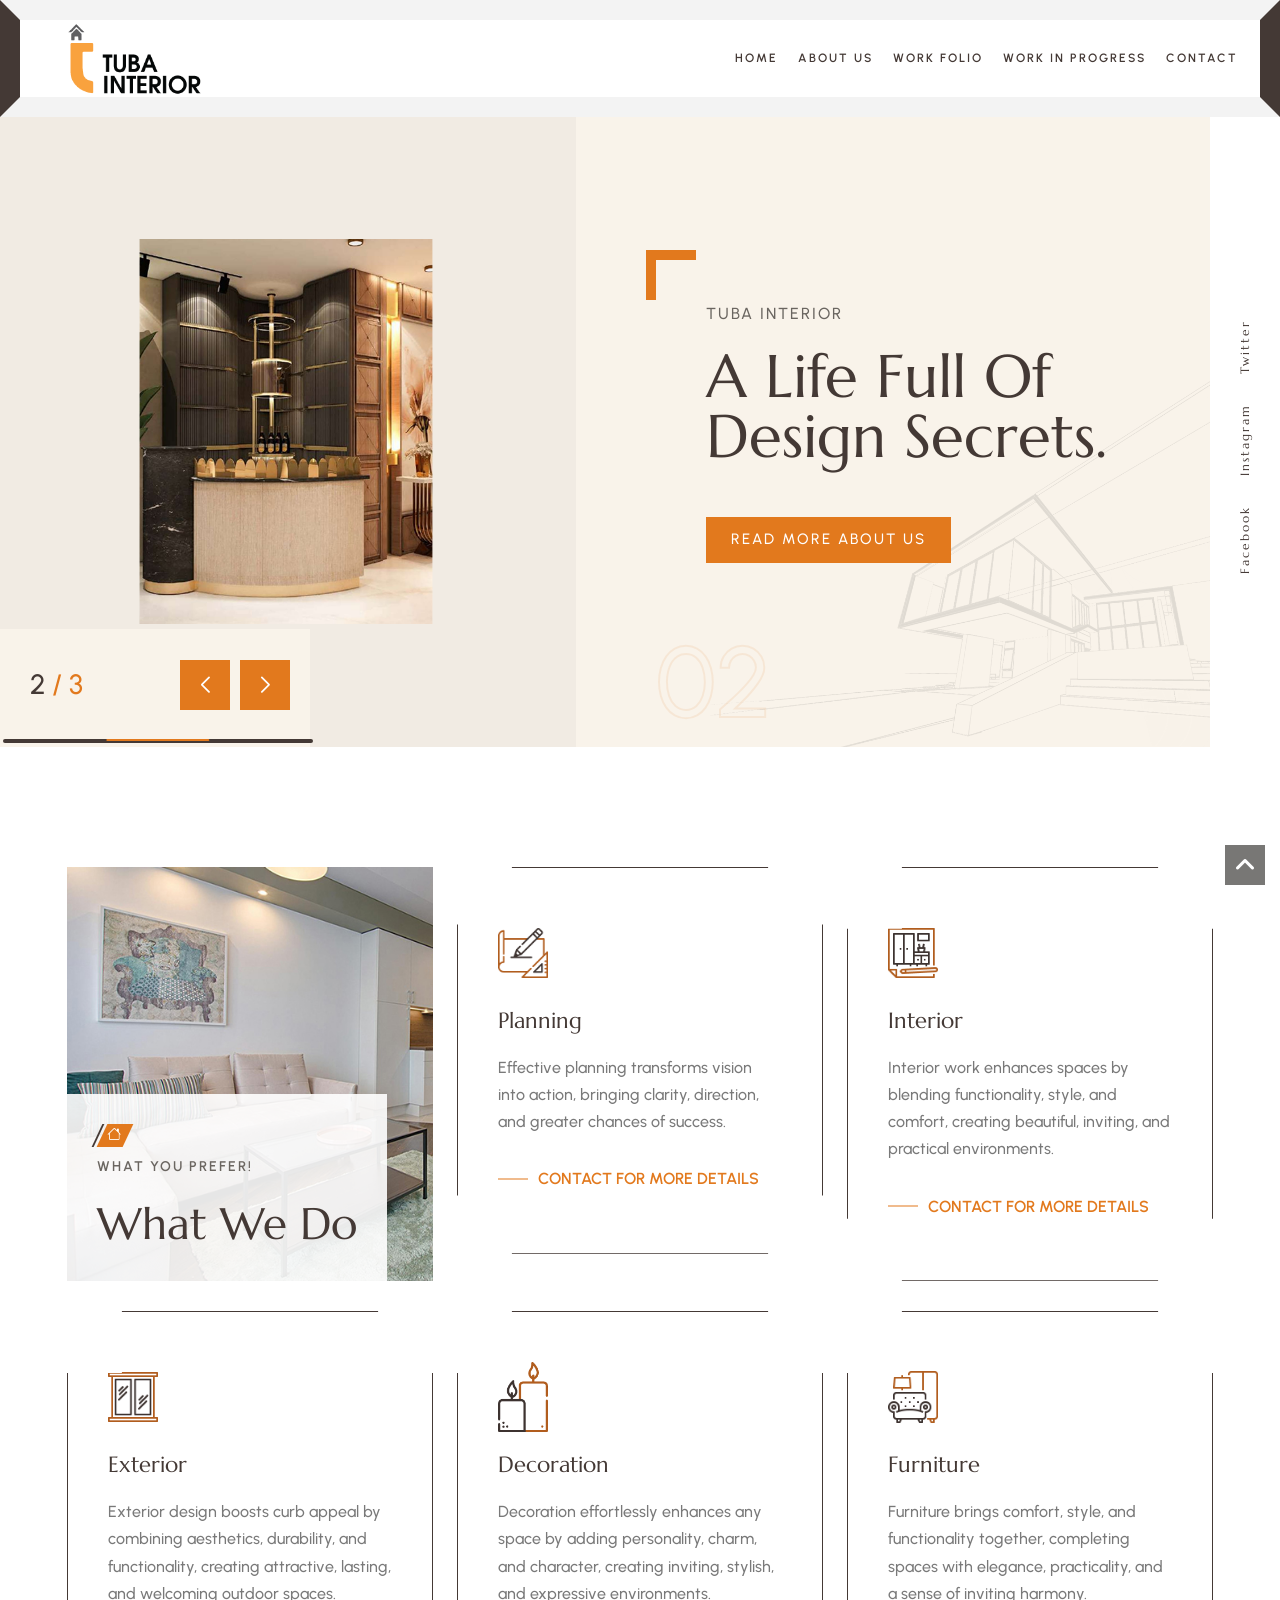
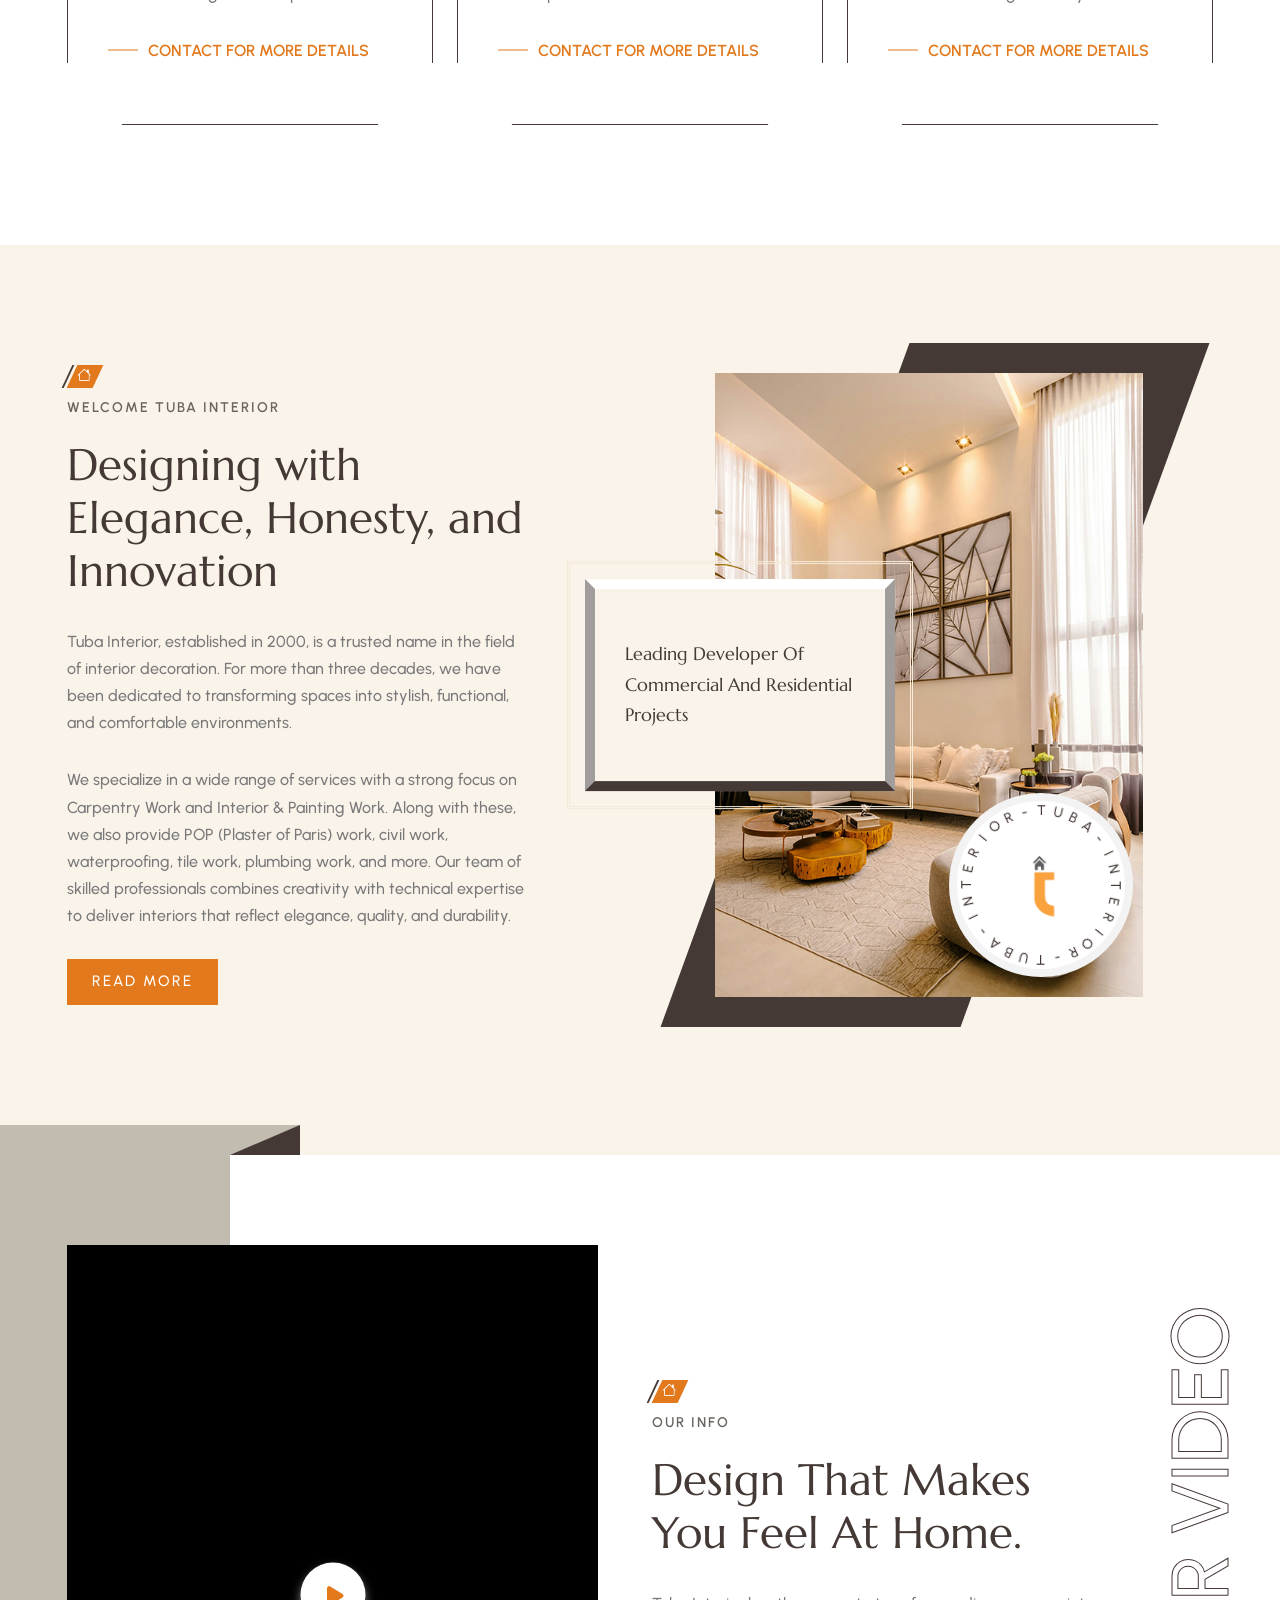
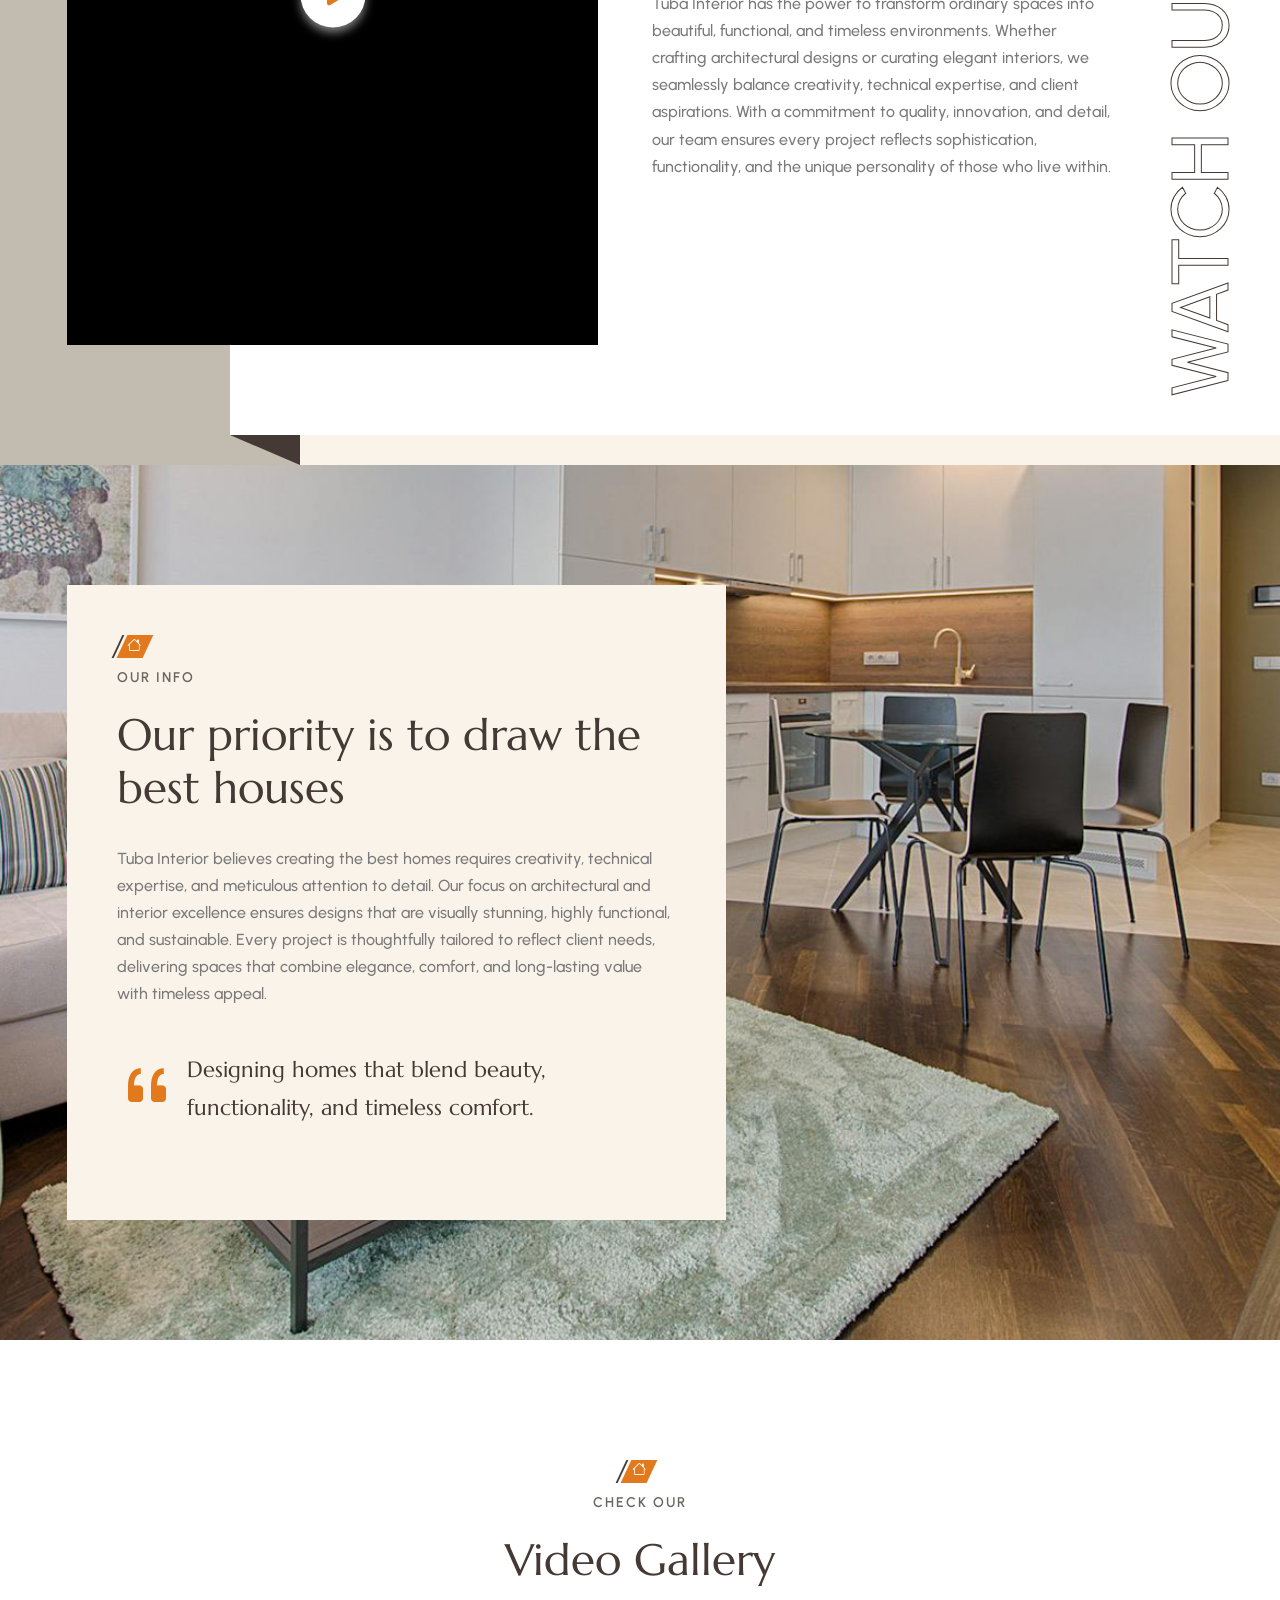
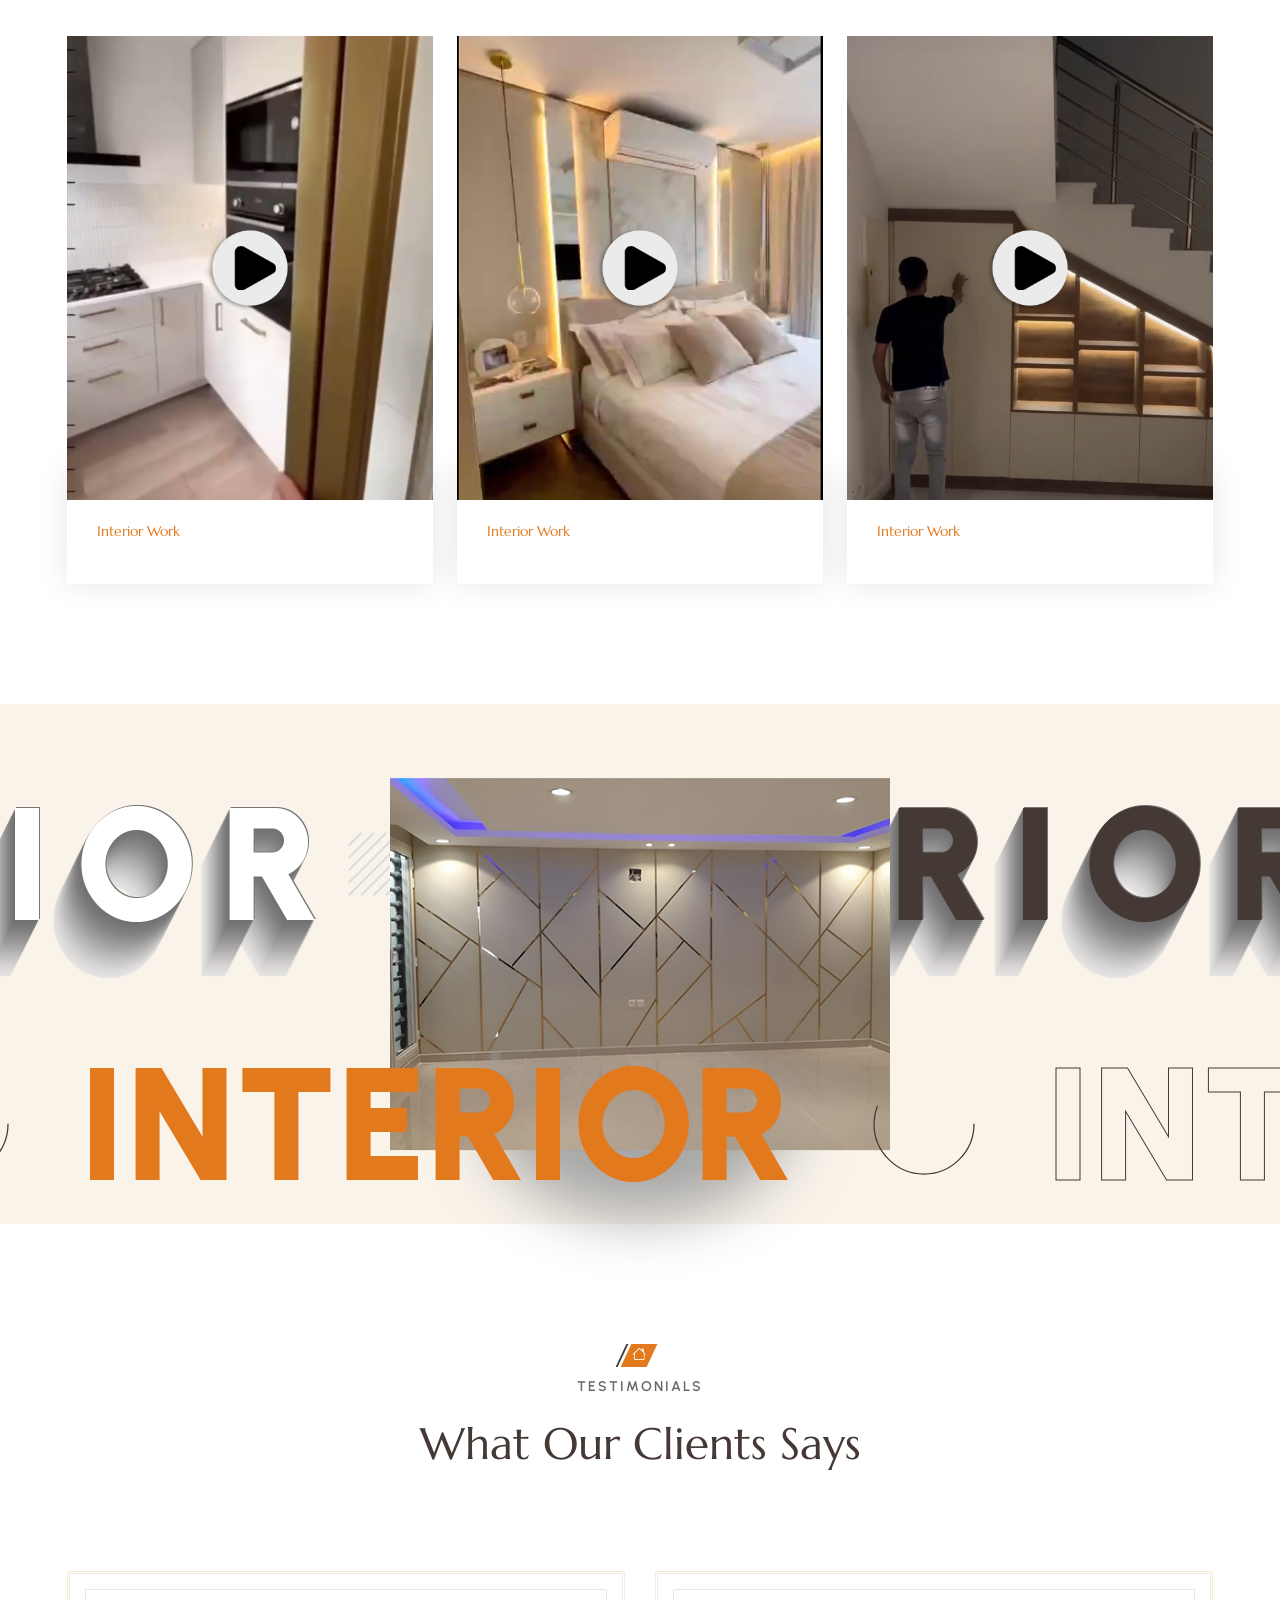
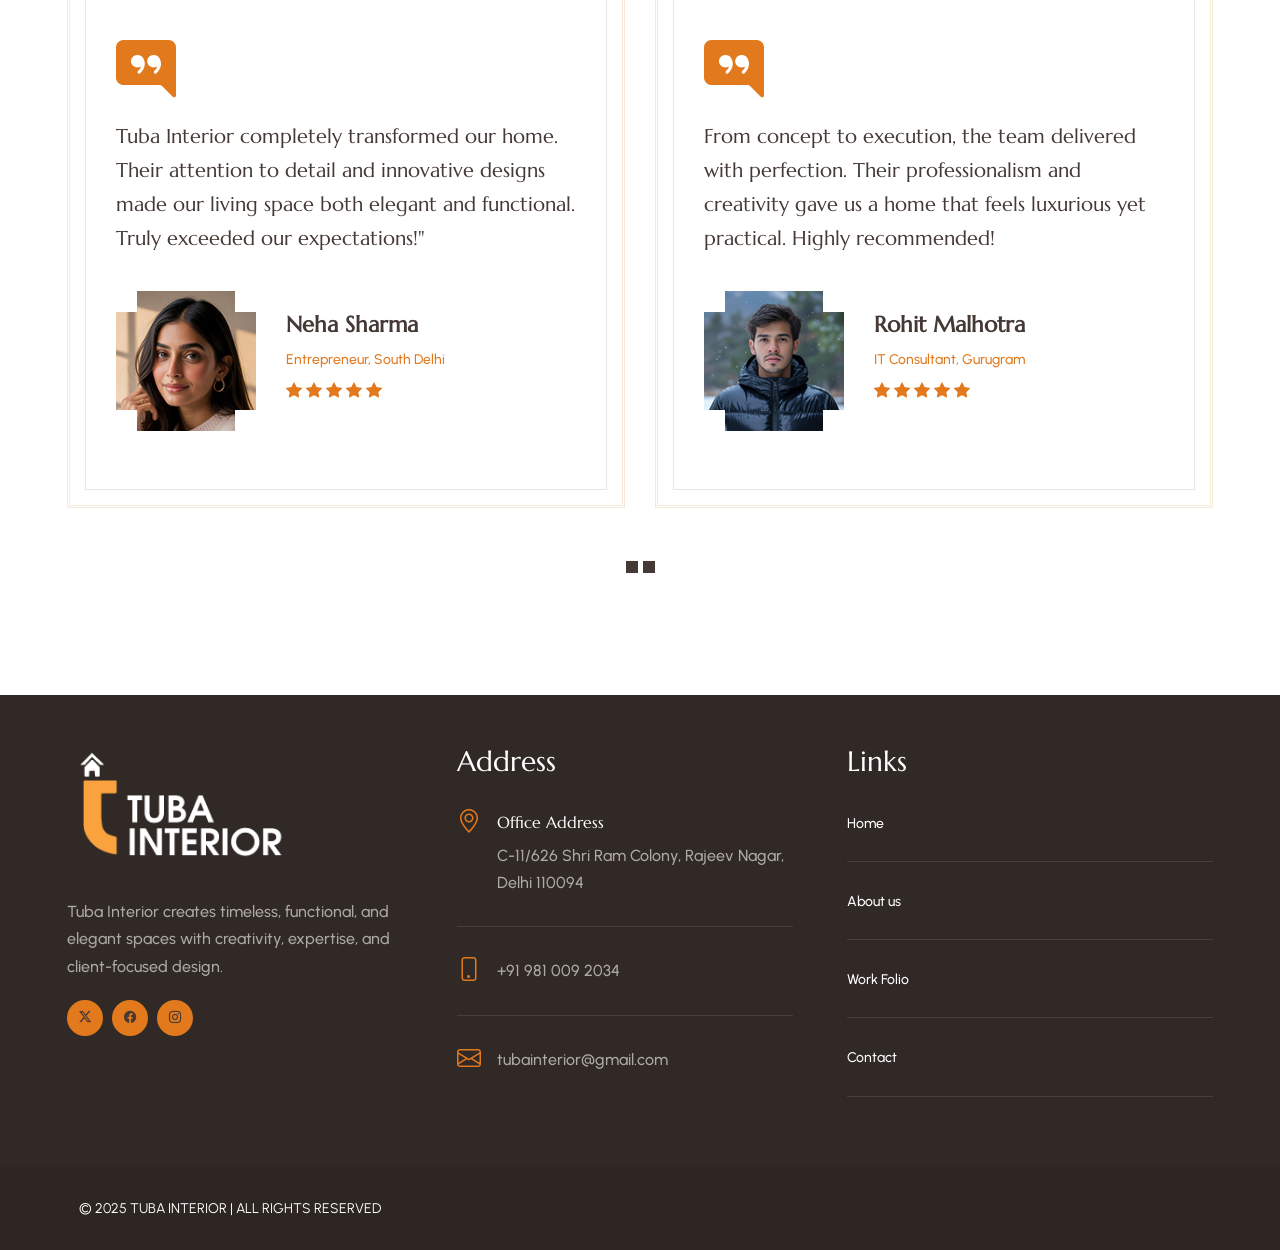
==== commit 0c83c47b: "Update index.html" ====
--- a/index.html
+++ b/index.html
@@ -996,9 +996,9 @@
                             <div class="wt-footer-bot-left">
                                 <span class="copyrights-text">© 2025 TUBA INTERIOR | ALL RIGHTS RESERVED</span>
                             </div>
-                            <div class="wt-footer-bot-right">
+                            <!-- <div class="wt-footer-bot-right">
                                 <span class="copyrights-text">Developed By: <a class="site-text-primary" href="https://digitaldezire.com/">Digital Dezire</a></span>
-                            </div>
+                            </div> -->
                         </div>
                     </div>
                 </div>   
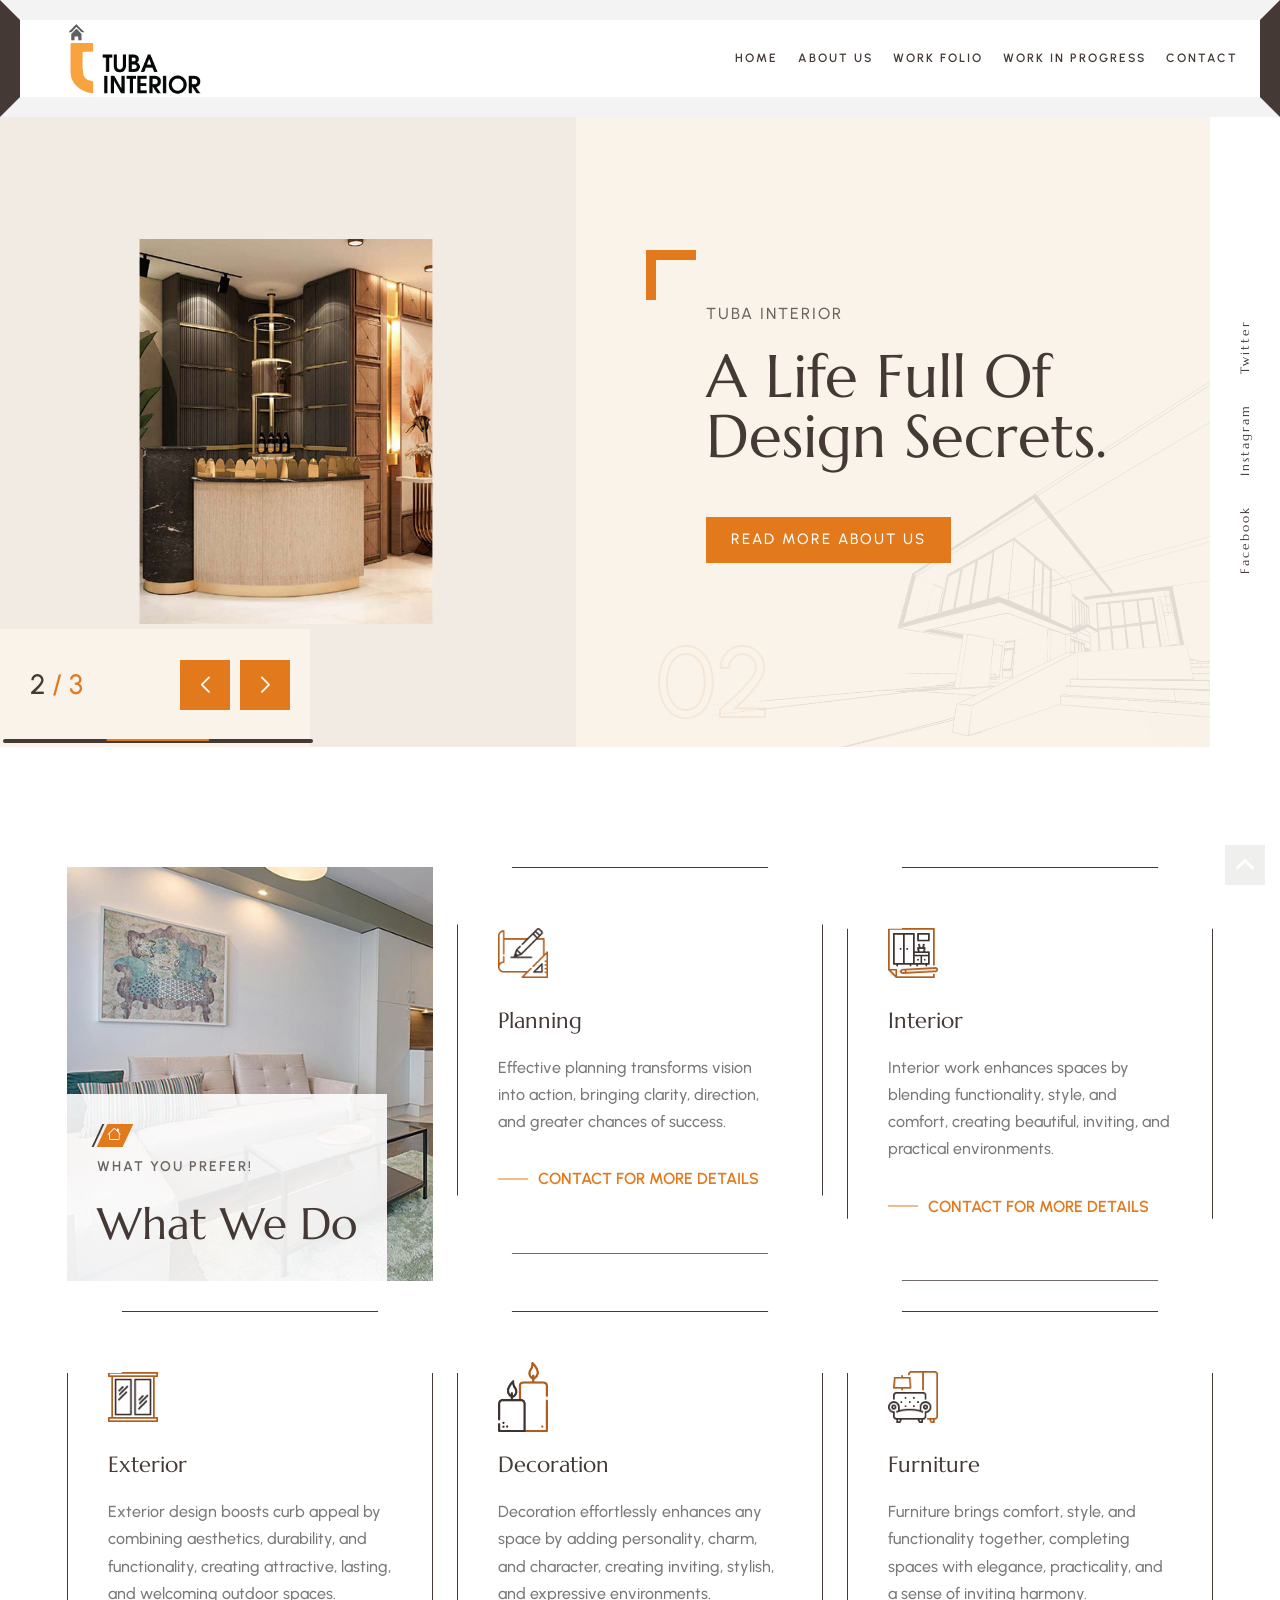
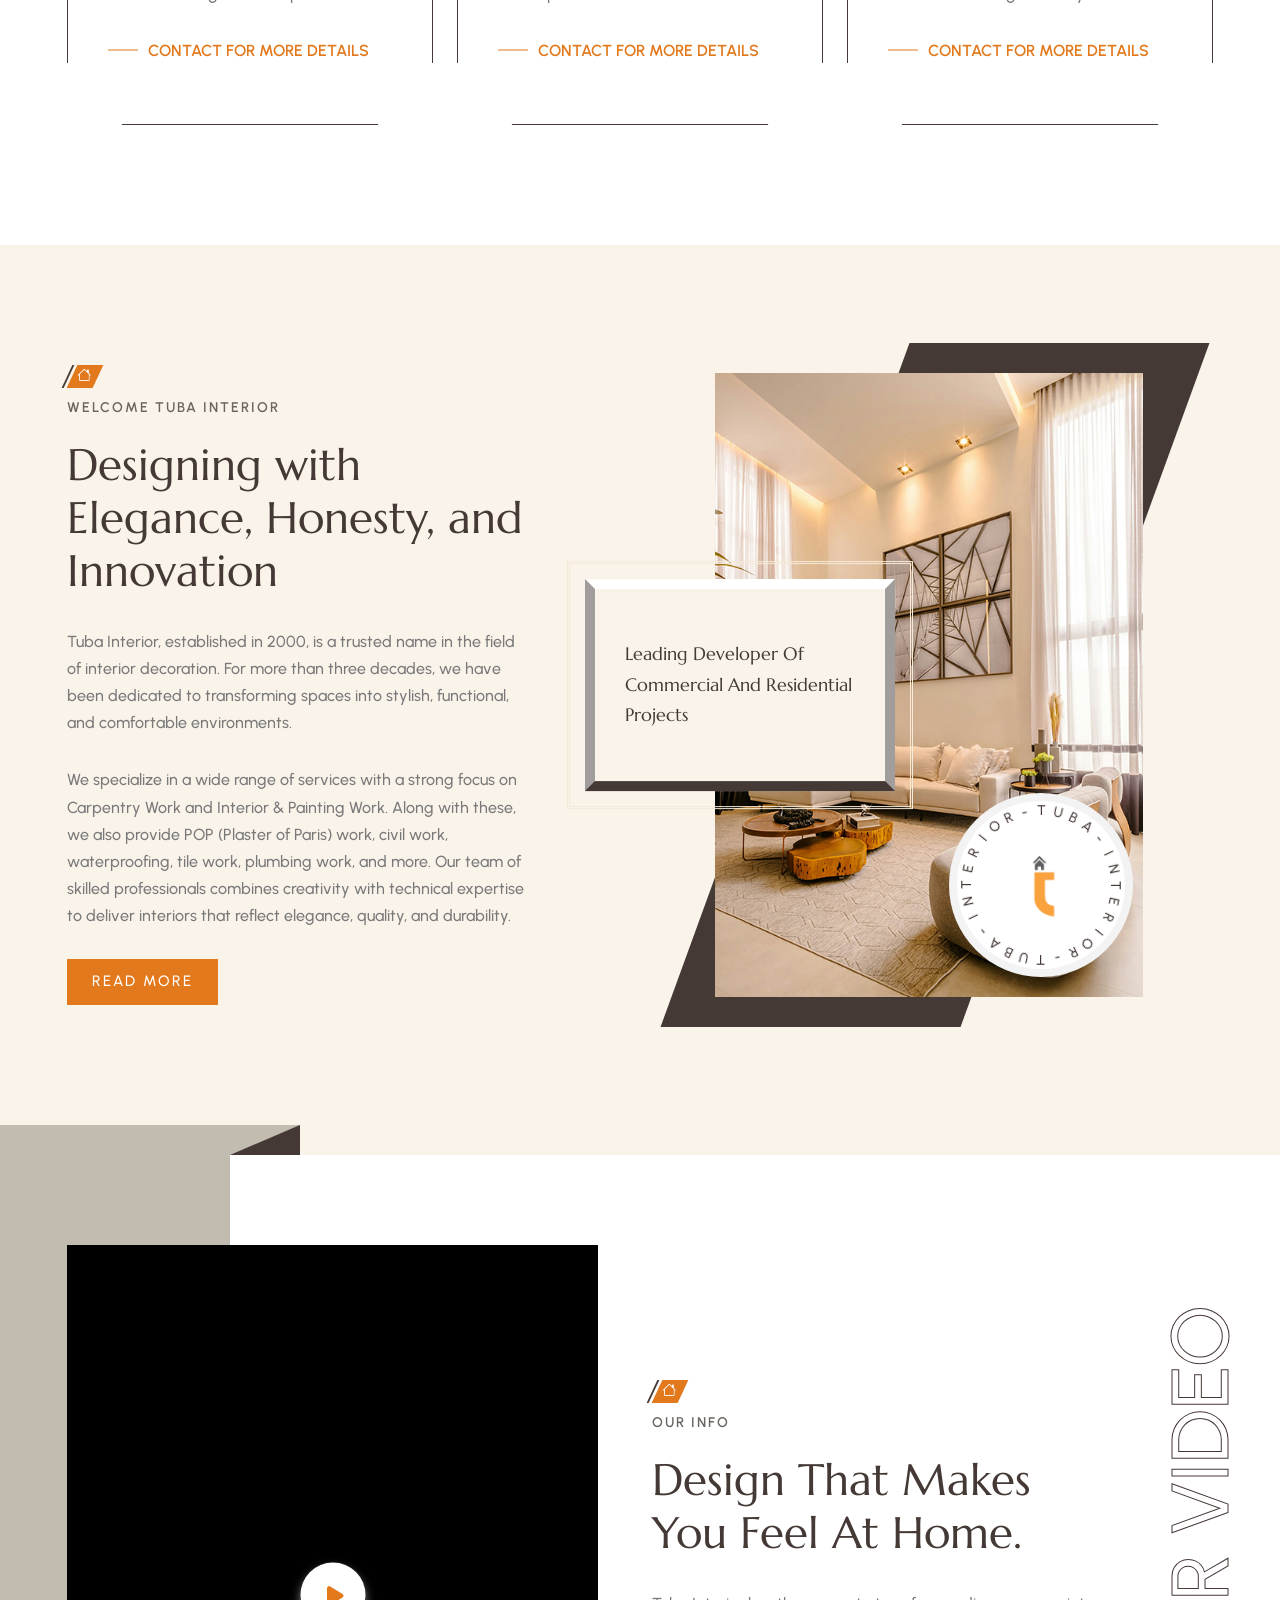
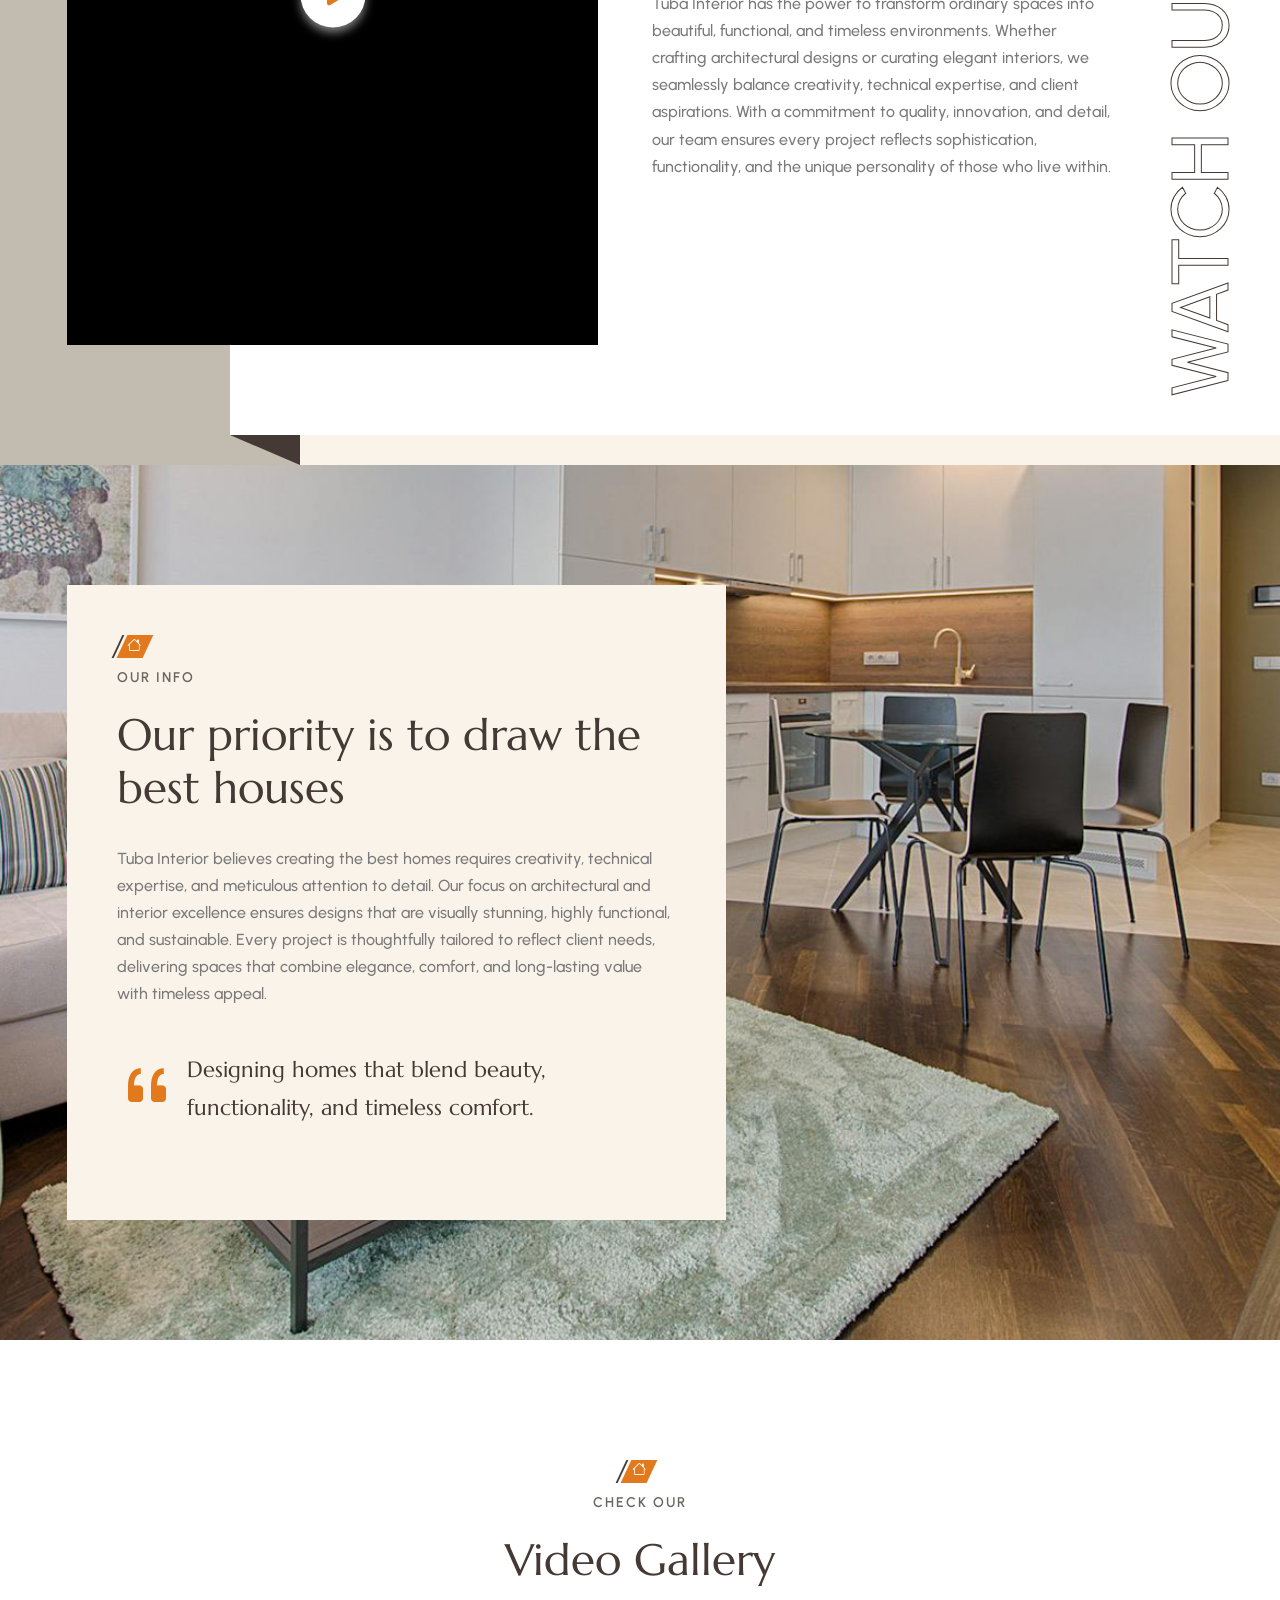
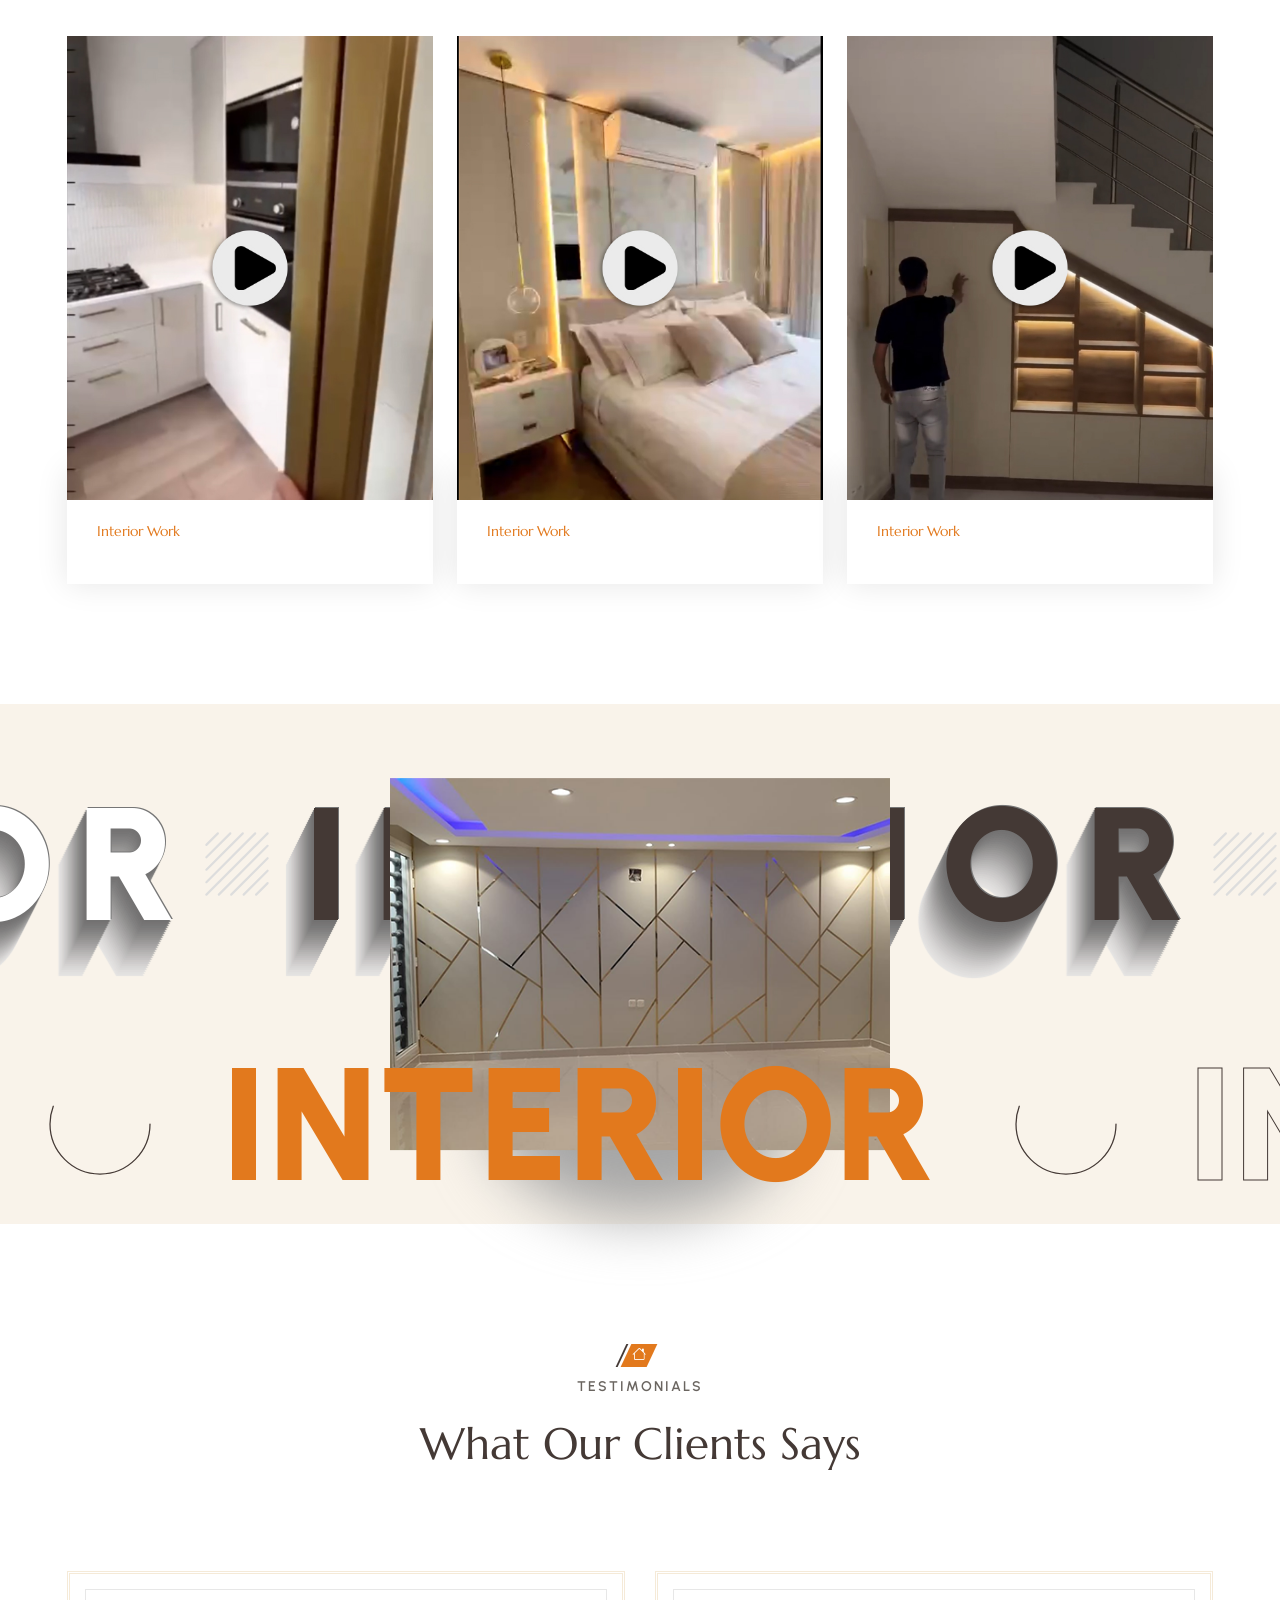
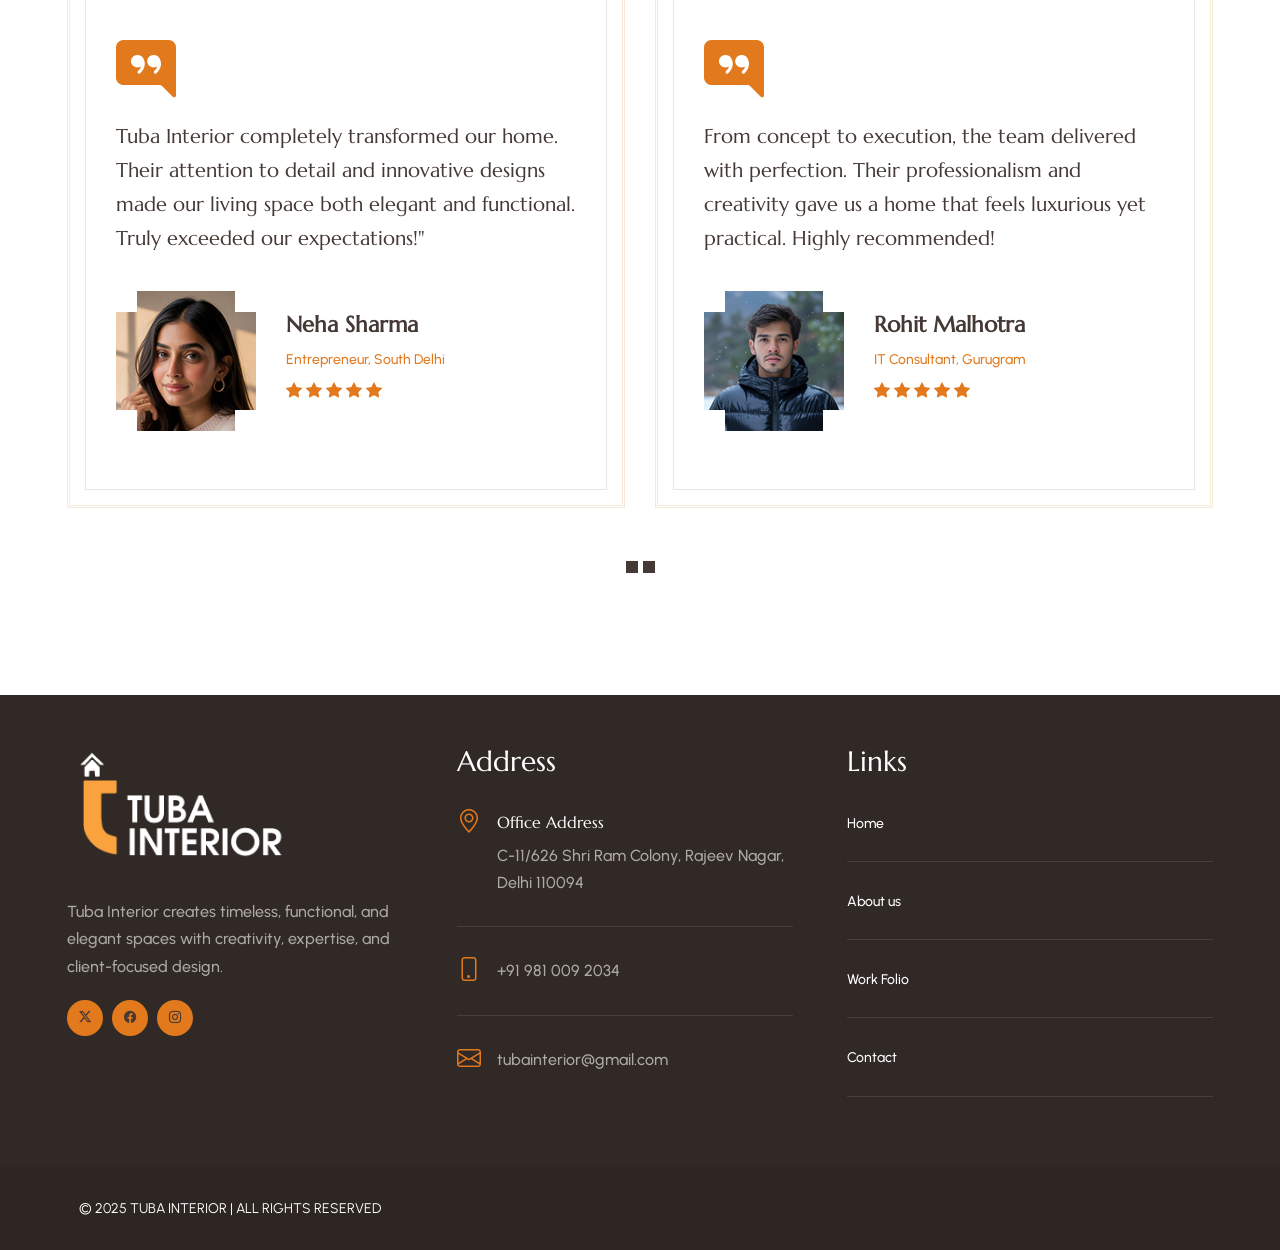
==== commit 14832497: "Update index.html" ====
--- a/index.html
+++ b/index.html
@@ -44,9 +44,7 @@
 </div>
 <!-- LOADING AREA  END ====== -->
 
-<!-- Curser Pointer -->
-<div class="cursor"></div>
-<div class="cursor2"></div>
+
 
 	<div class="page-wraper">
      
